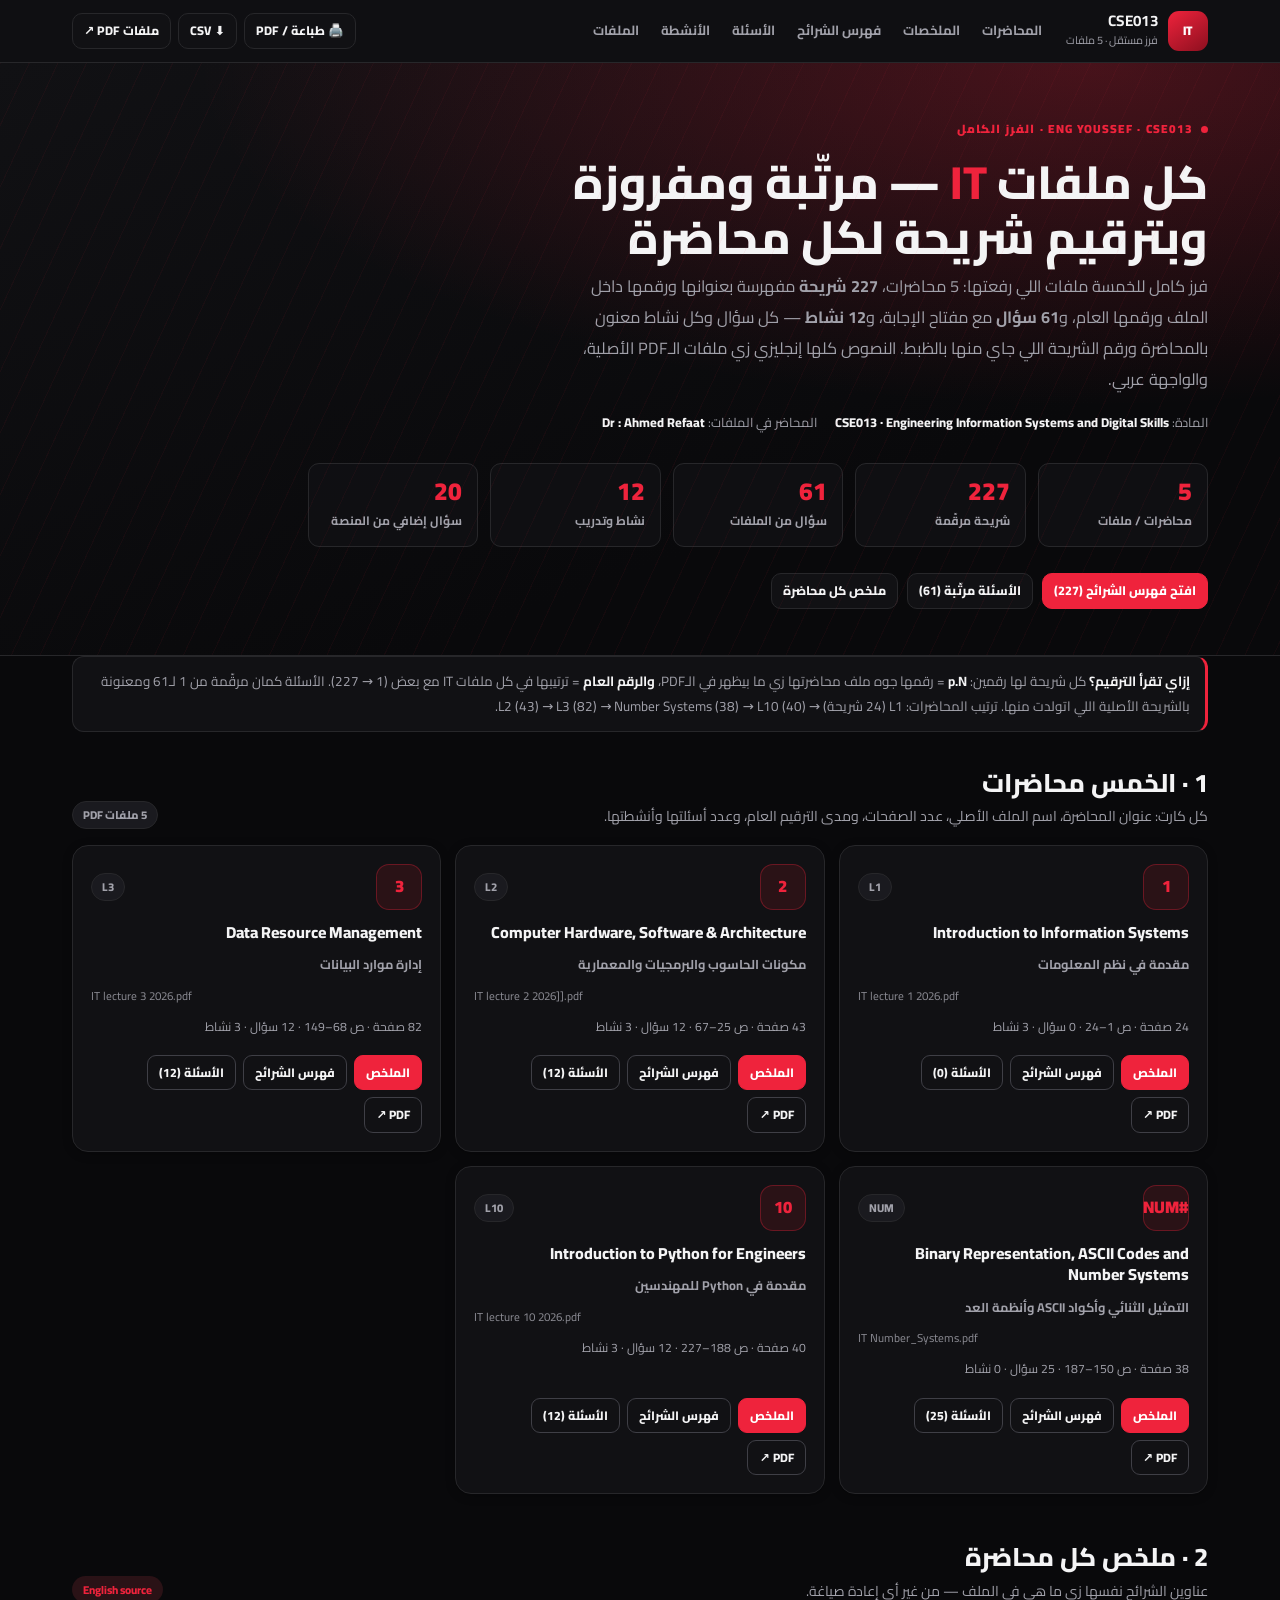
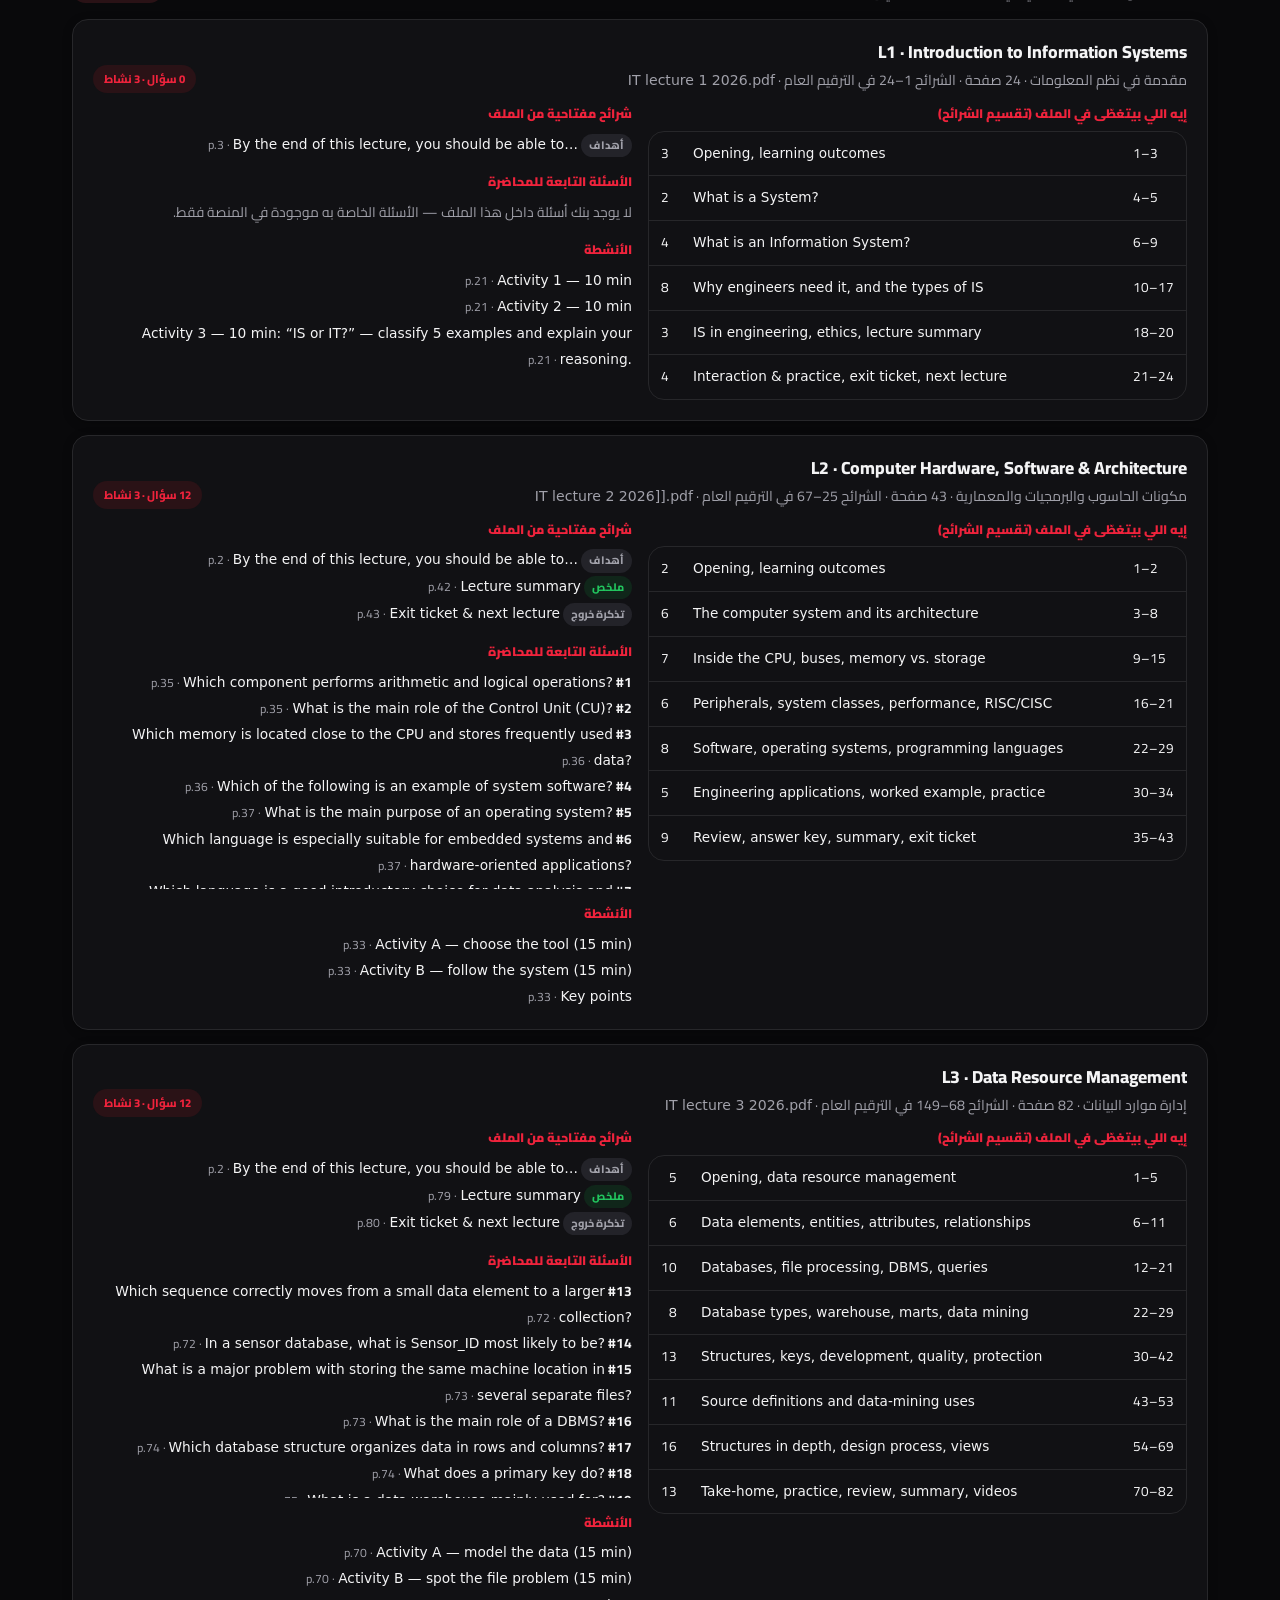
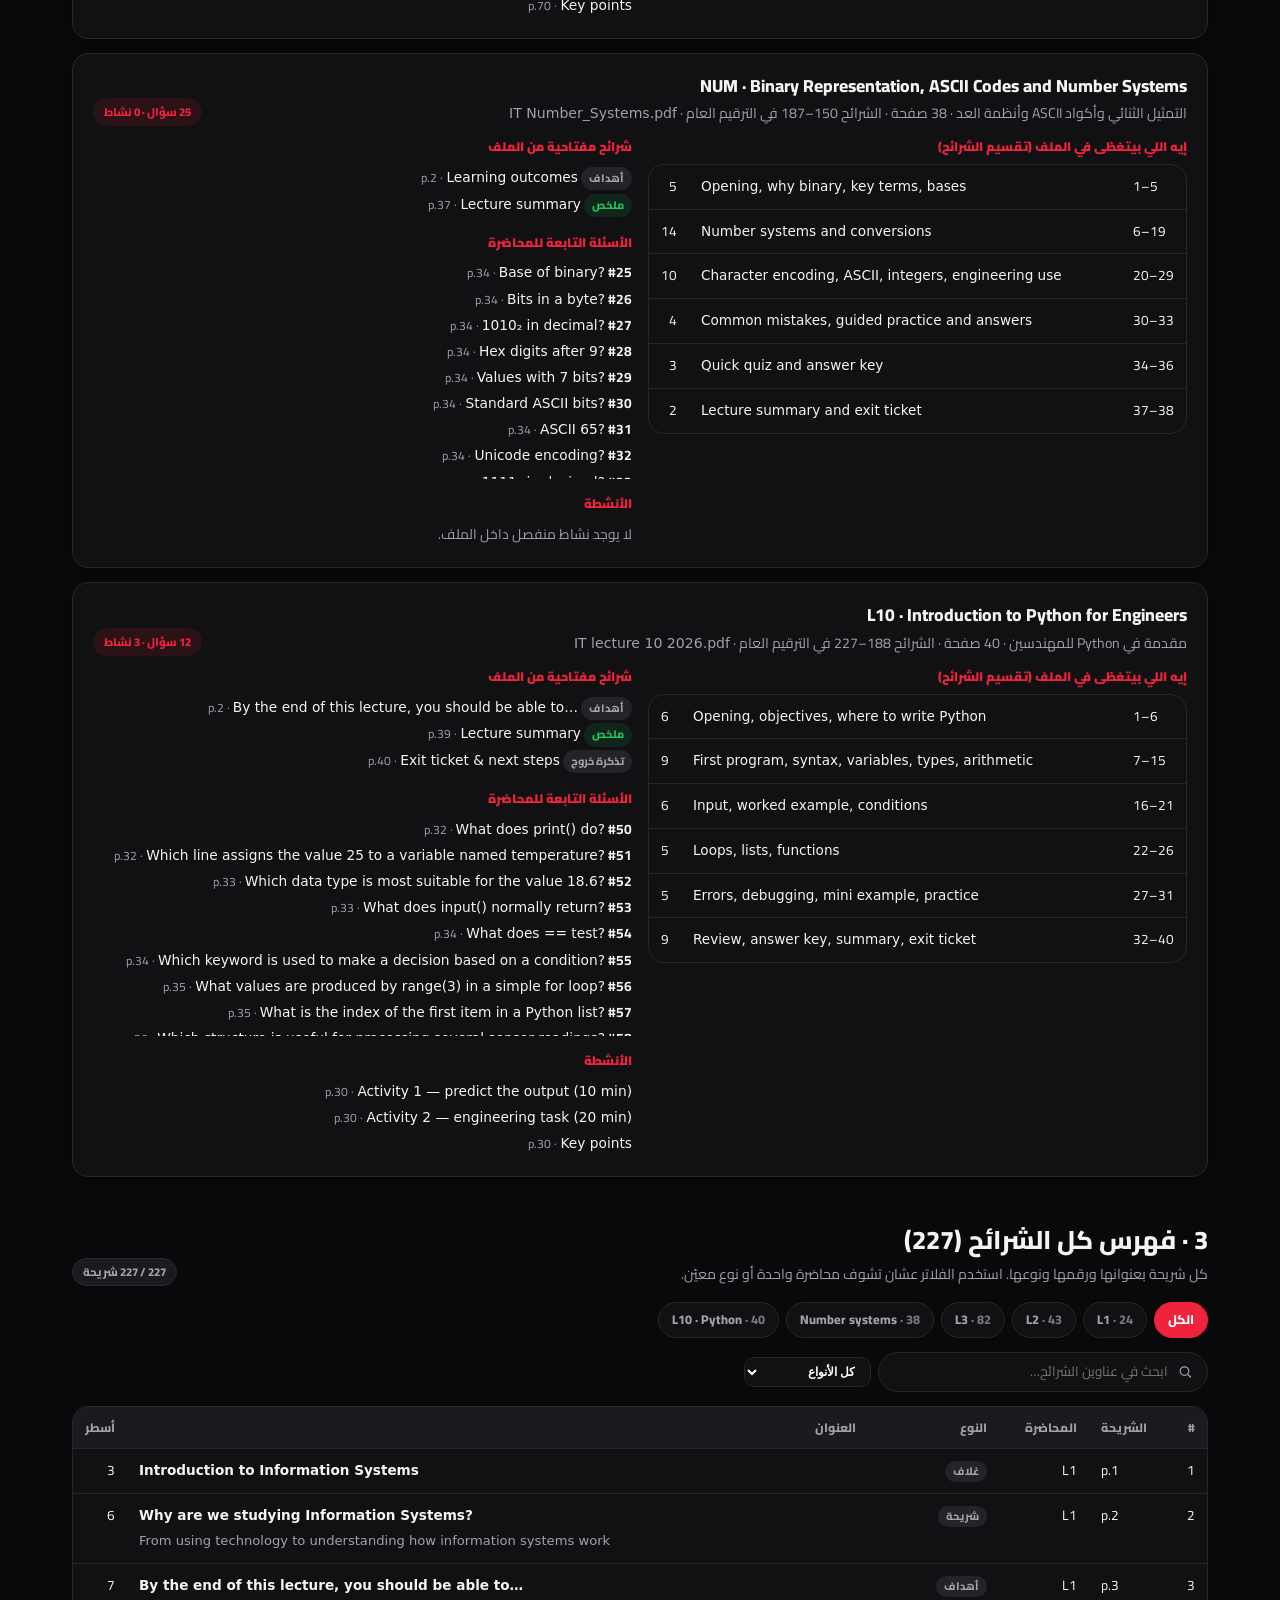
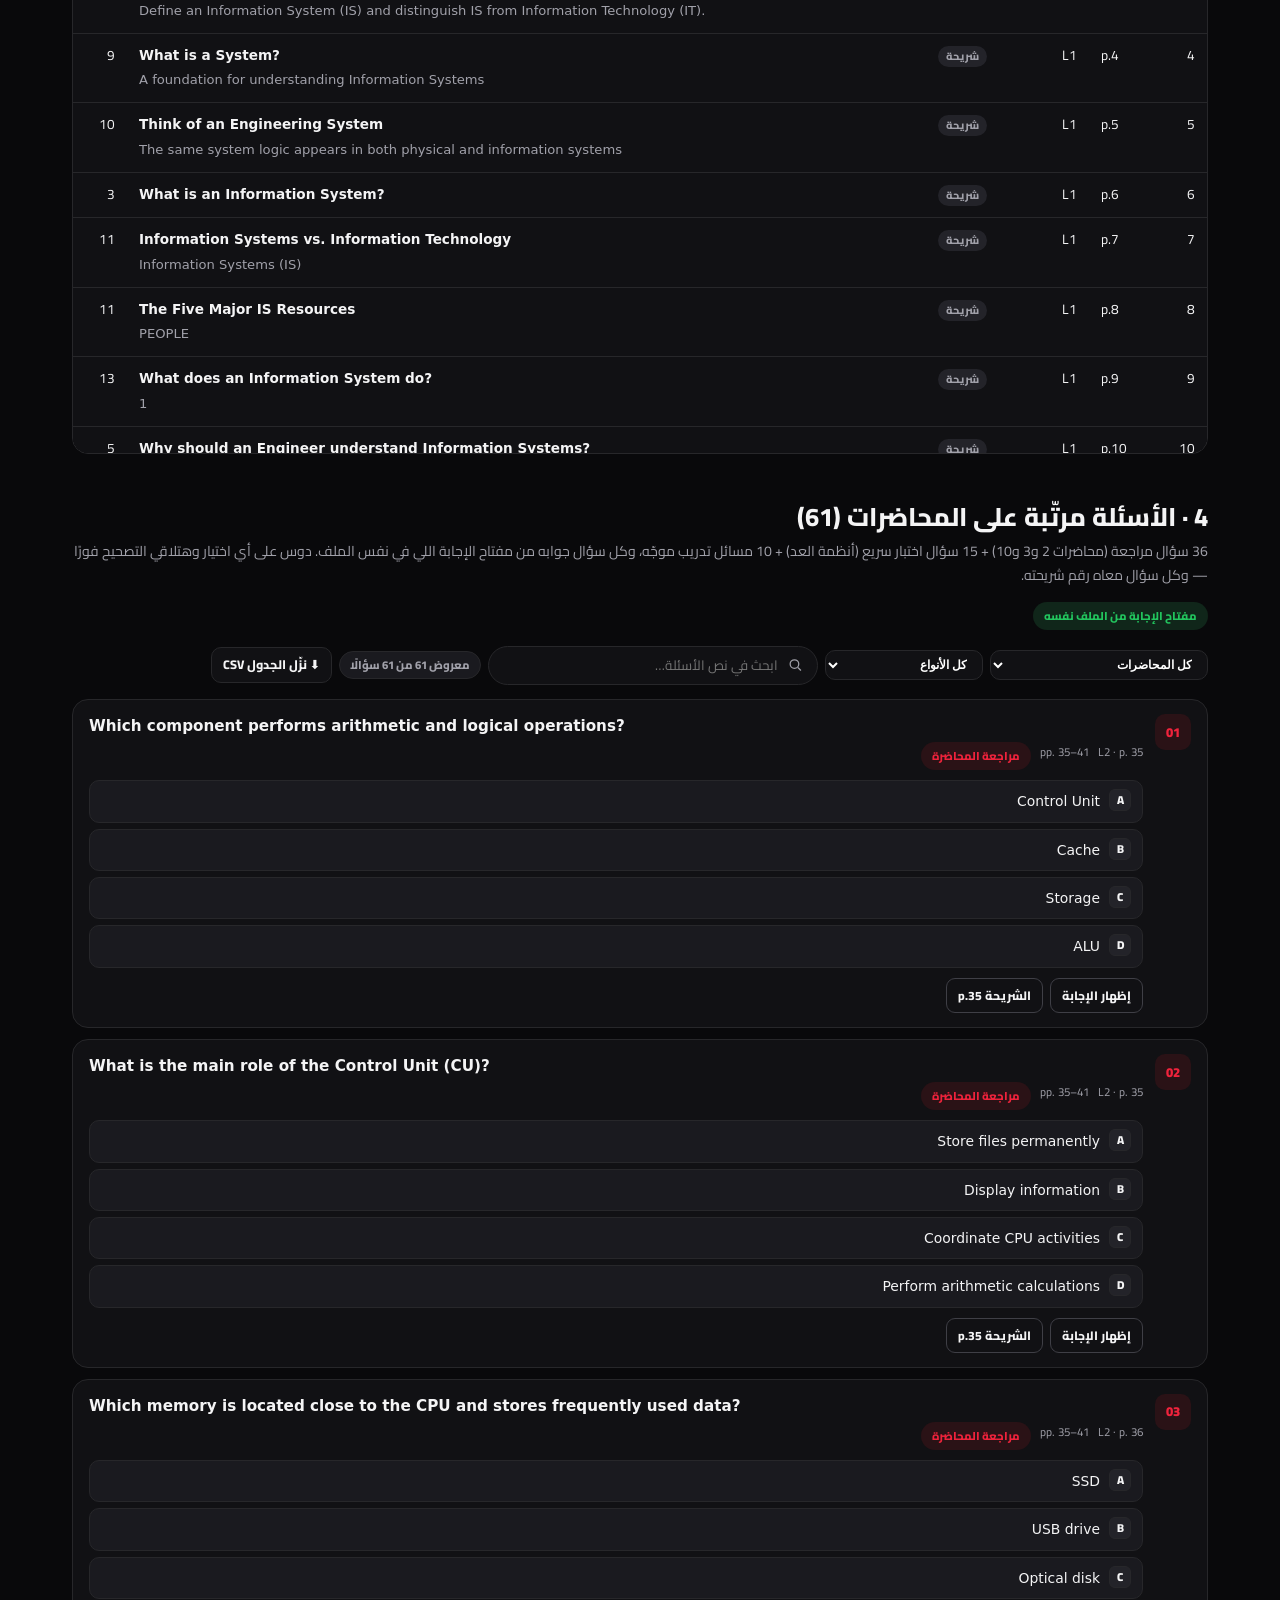
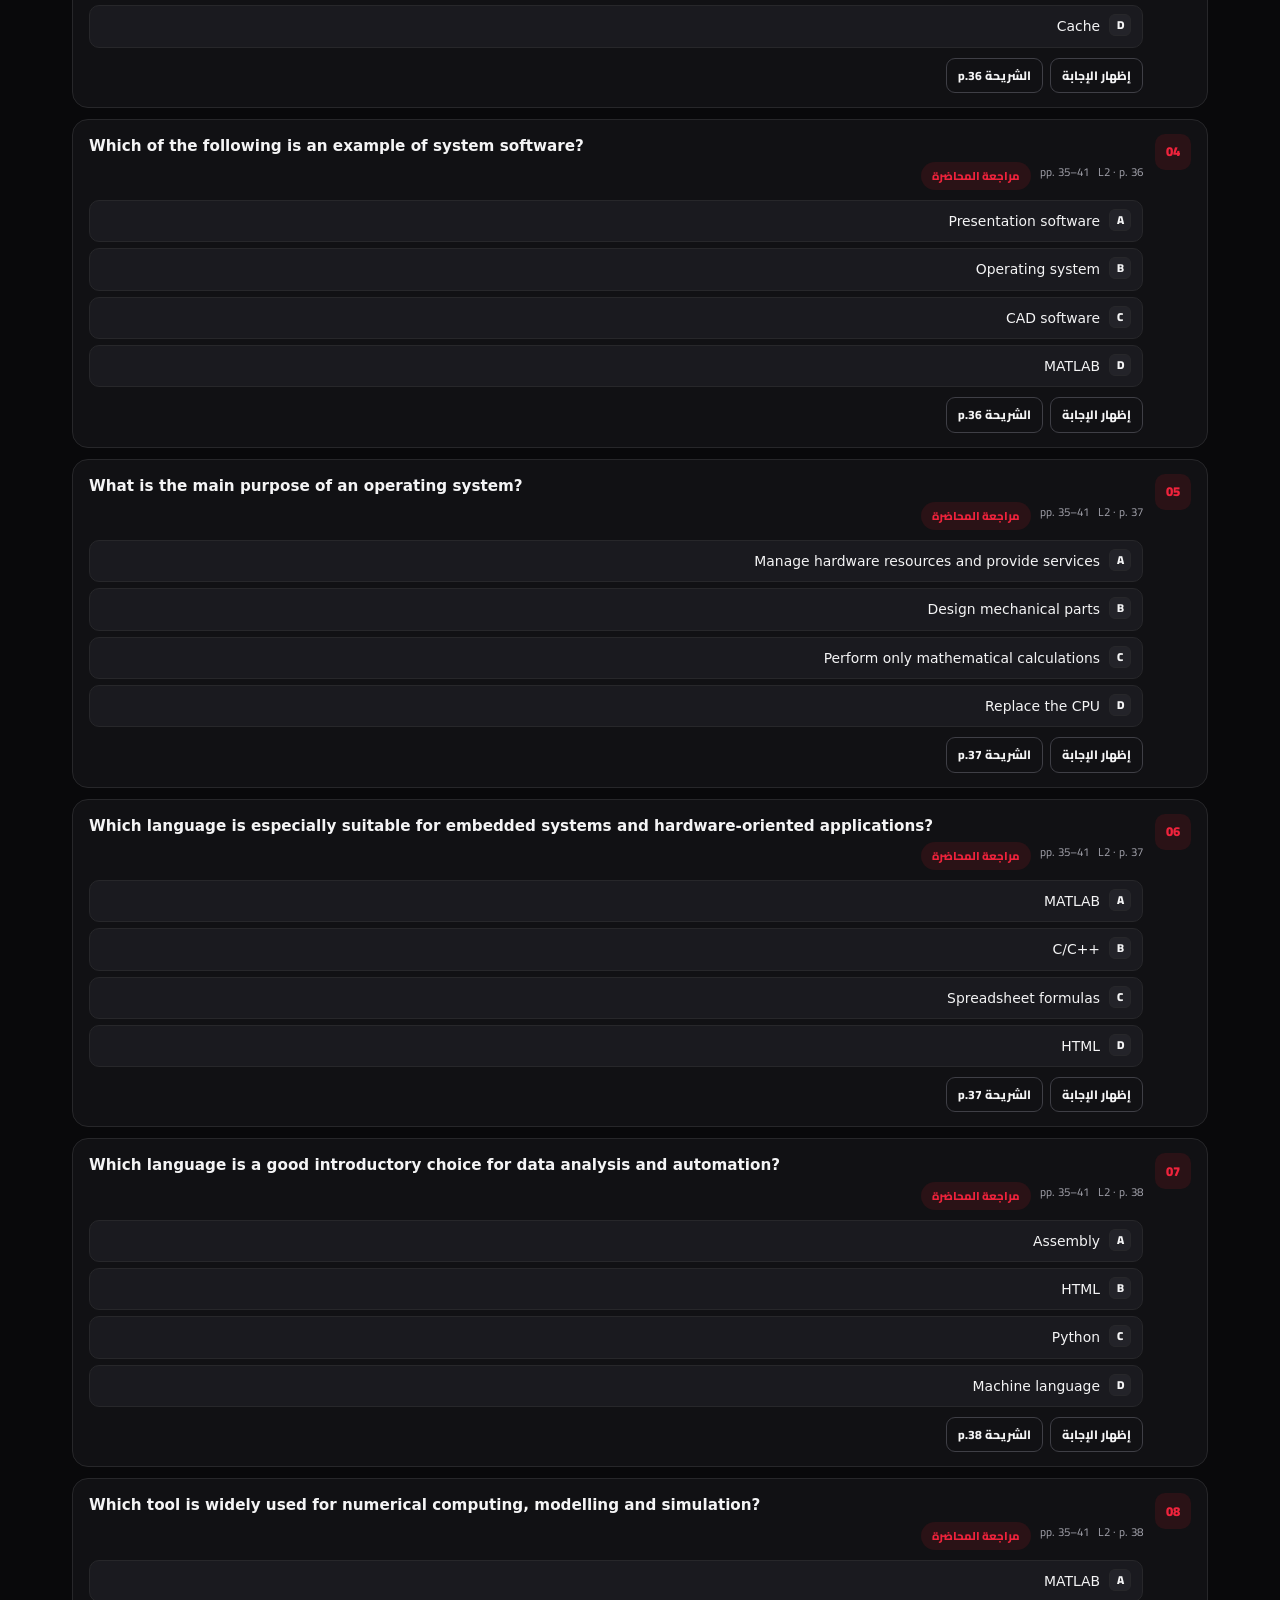
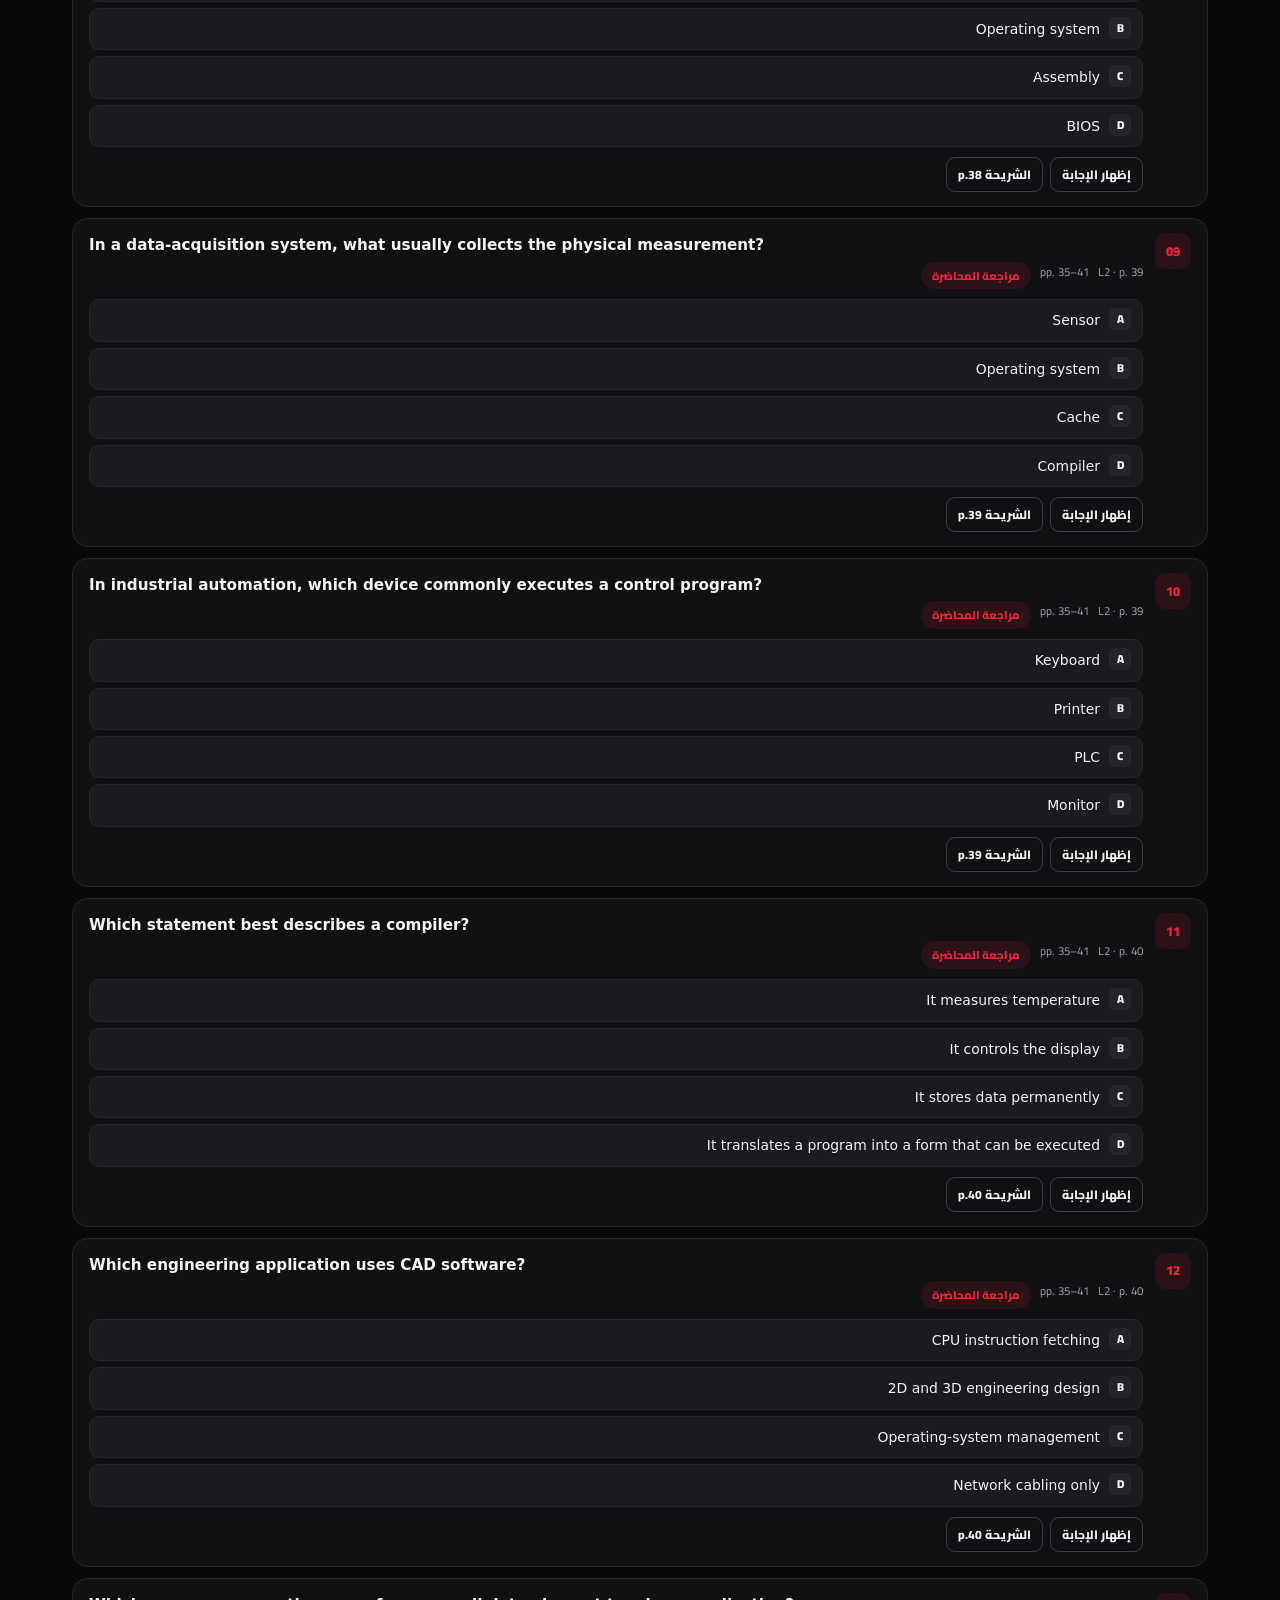
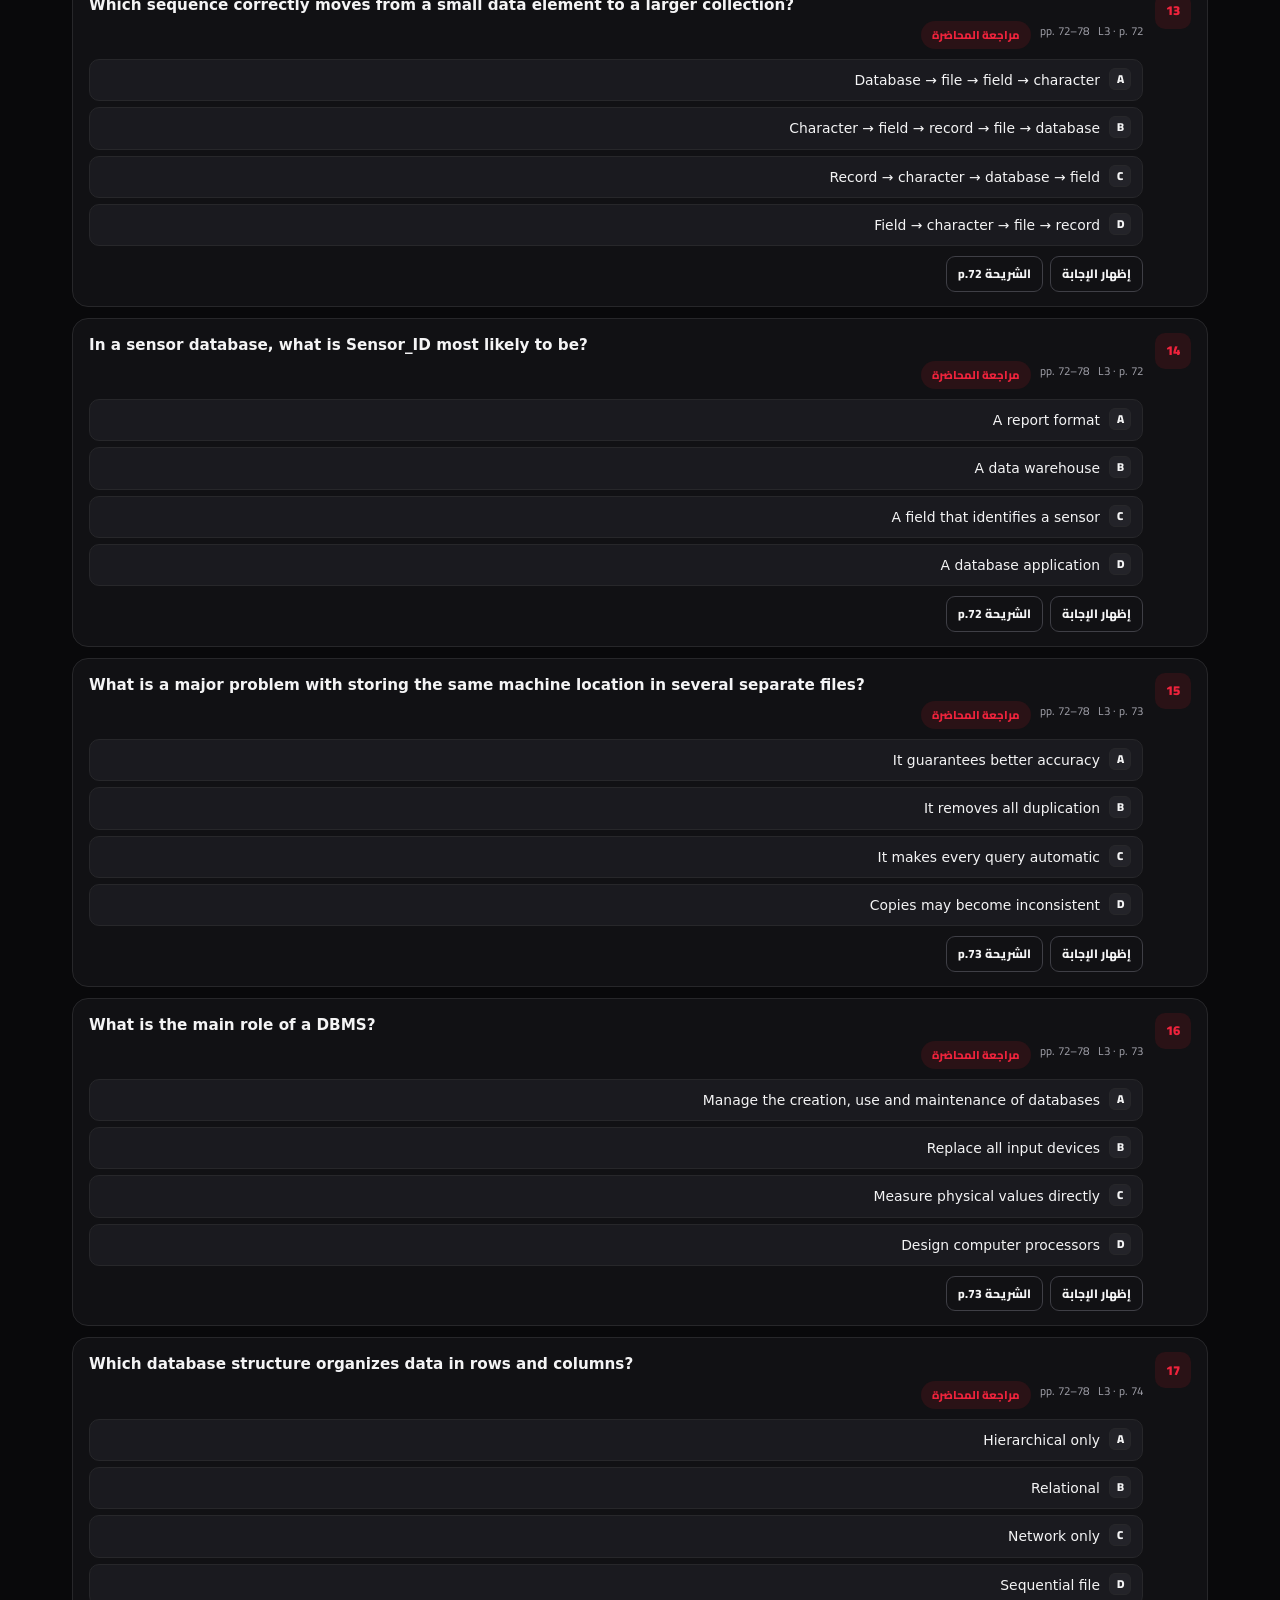
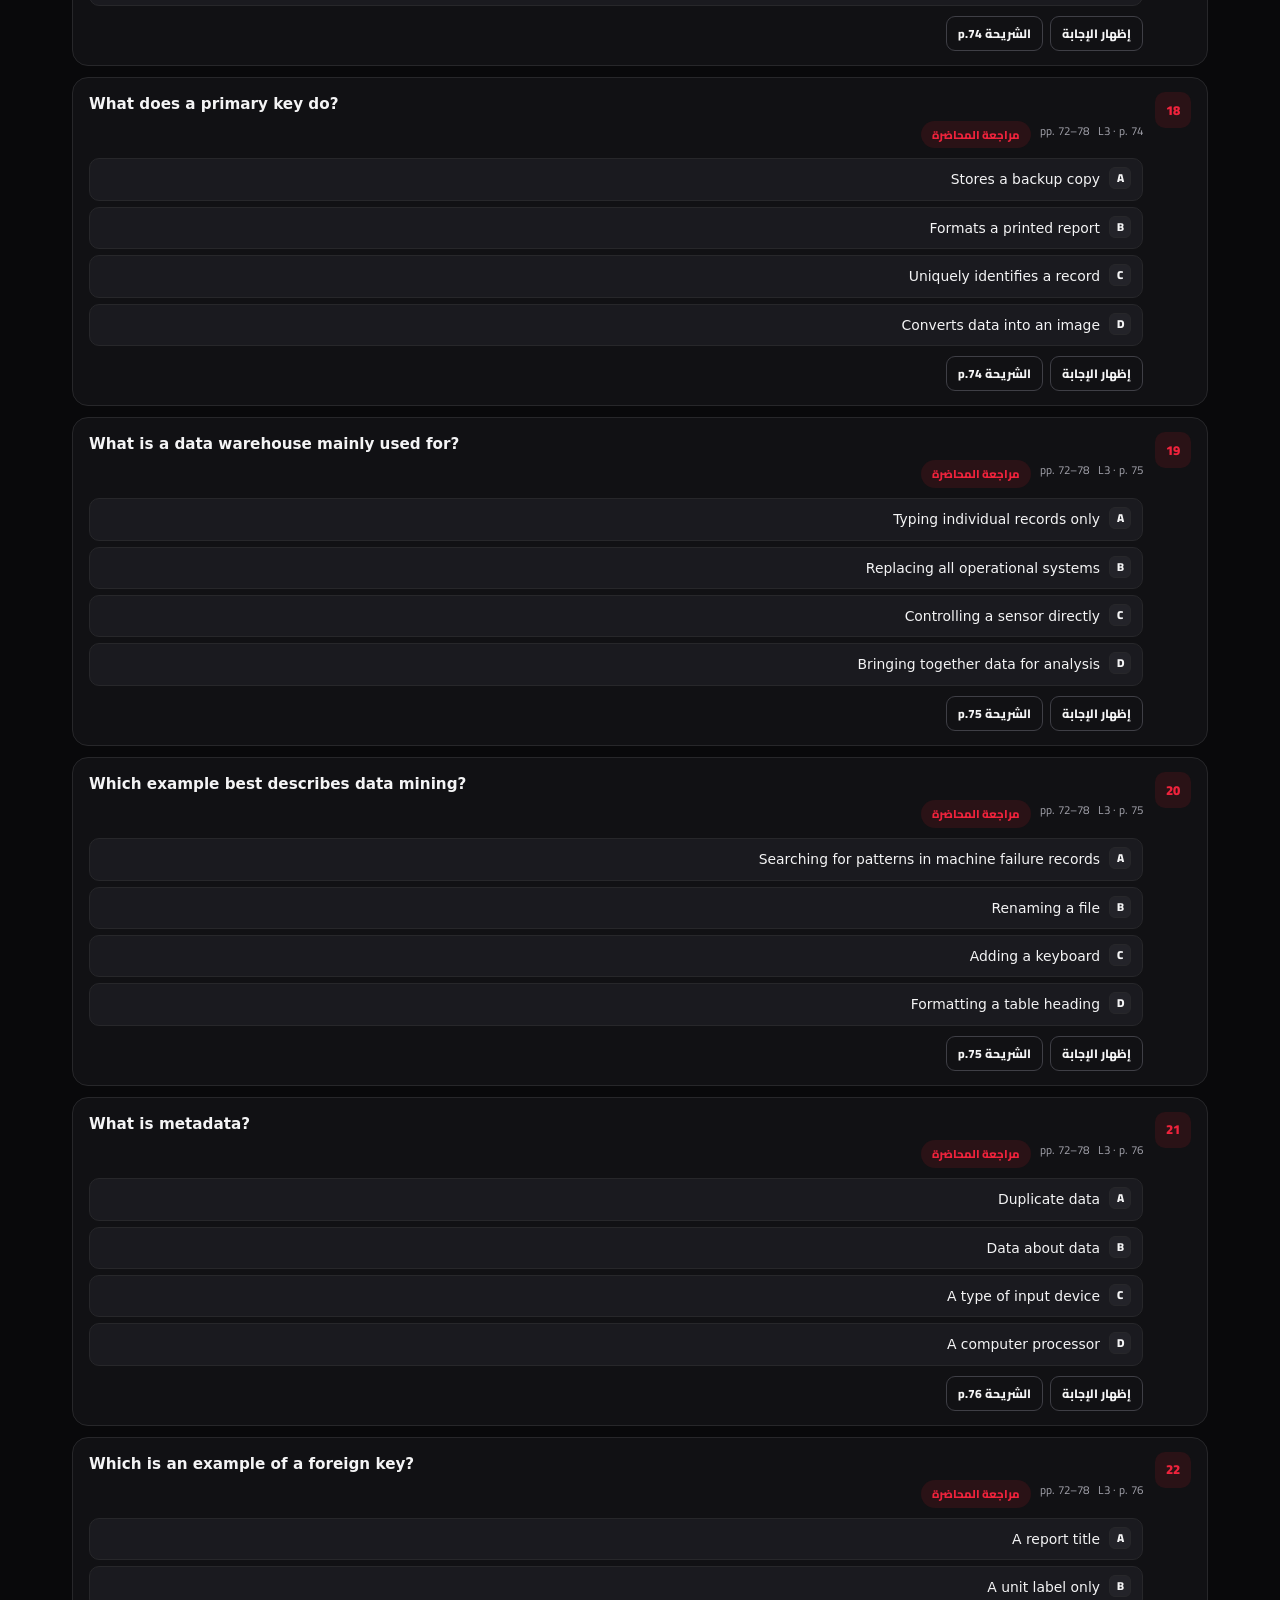
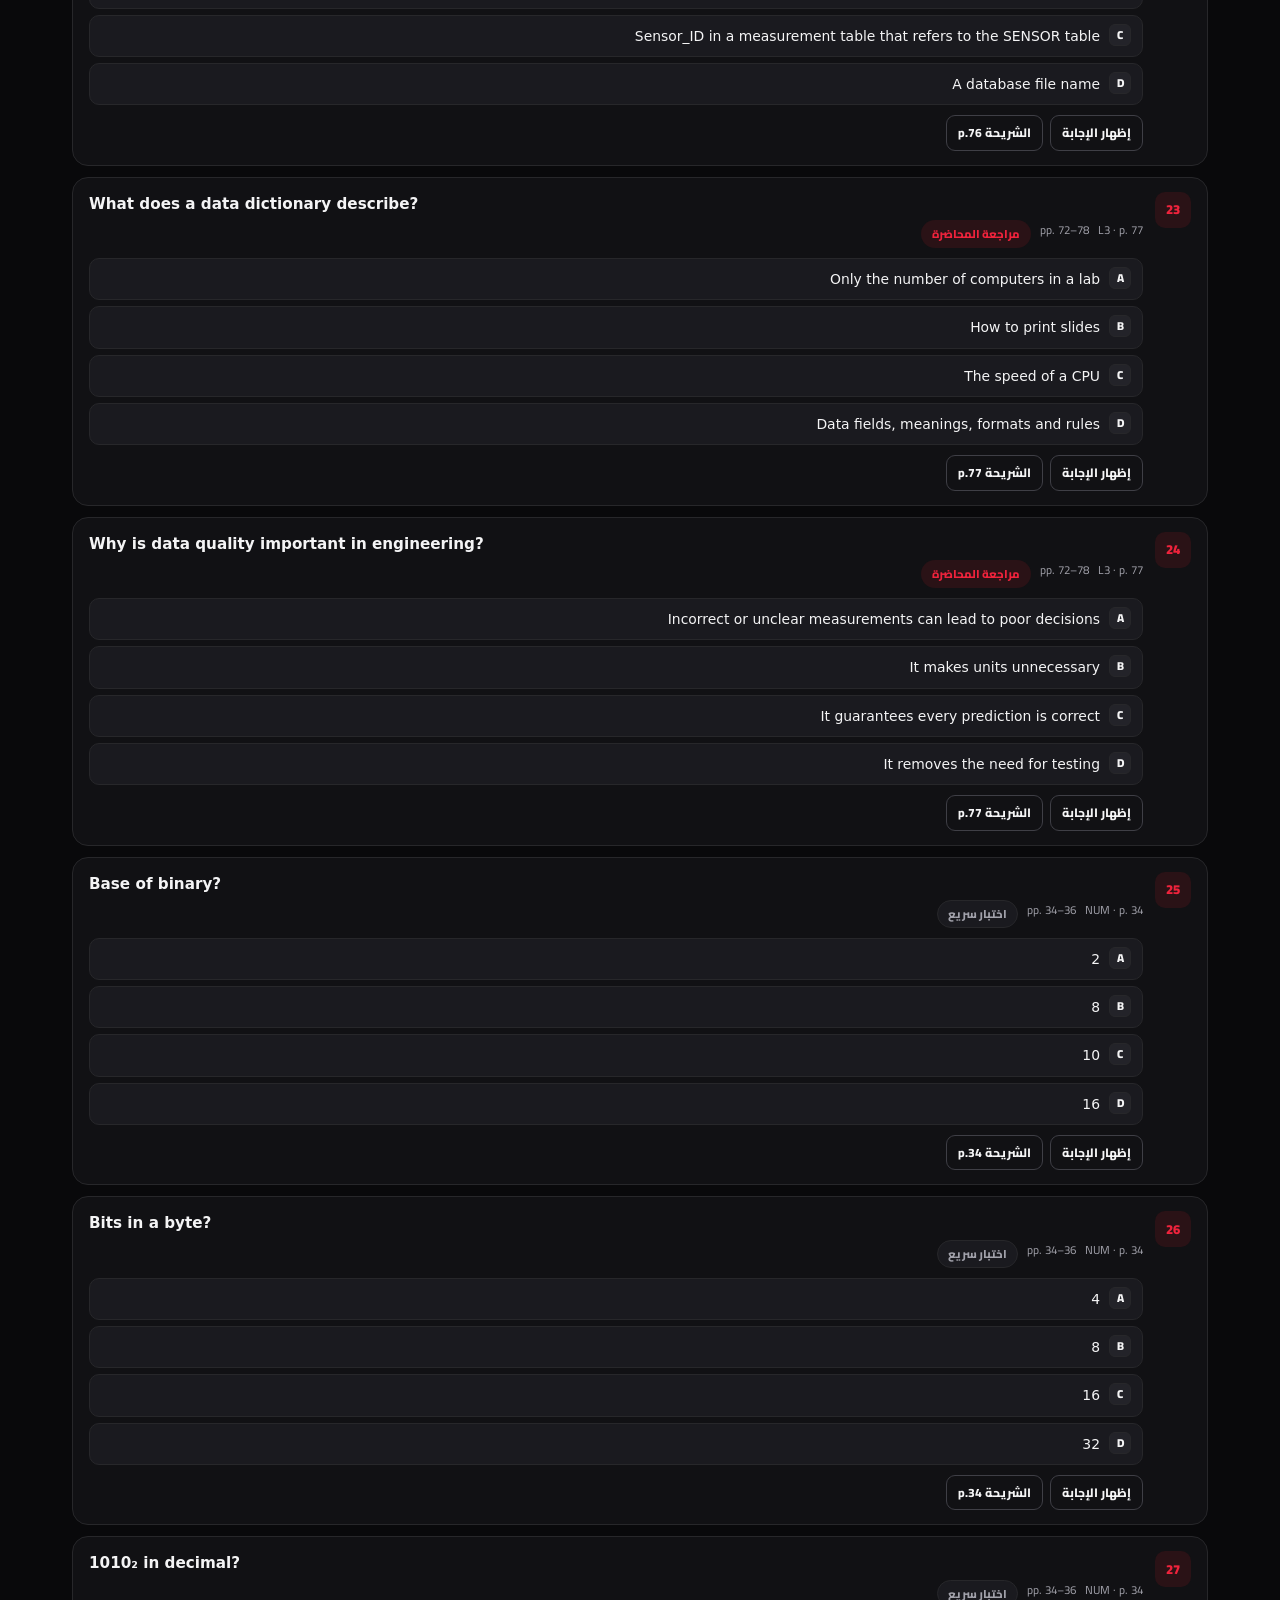
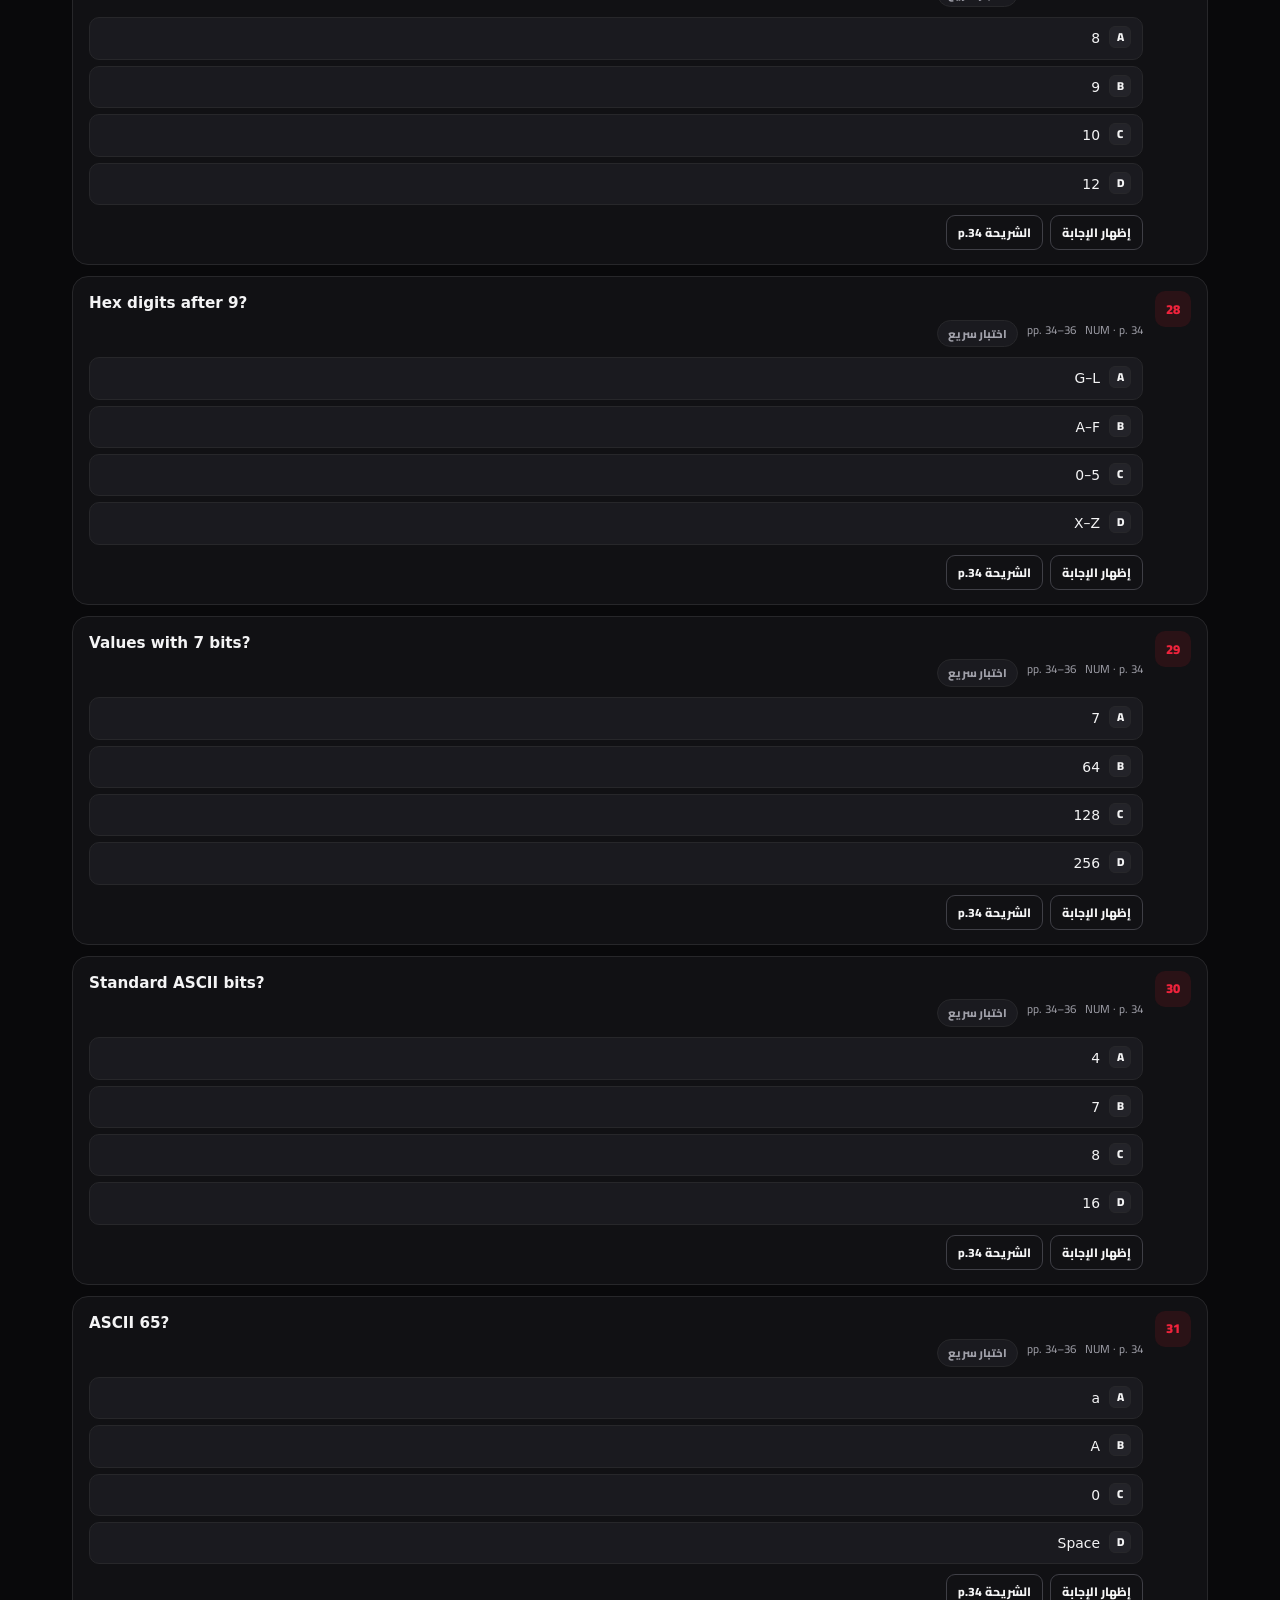
==== it-sort/index.html @ 7f14cf3f "Move the IT (CSE013) sort into a fully standalone it-sort/ folder The edition is now independent of " ====
<!doctype html>
<html lang="ar" dir="rtl" class="dark">
<head>
<meta charset="utf-8">
<meta name="viewport" content="width=device-width,initial-scale=1,viewport-fit=cover">
<meta name="theme-color" content="#09090b">
<meta name="description" content="فرز كامل لملفات IT (CSE013): 5 محاضرات، 227 شريحة مرقّمة، 49 سؤالًا مع مفتاح الإجابة، و12 نشاطًا — كل سؤال ونشاط معنون برقم المحاضرة والشريحة.">
<title>IT · CSE013 — الفرز الكامل: محاضرات، شريحة، أسئلة وأنشطة</title>

<style>
@font-face{font-family:Cairo;src:url('fonts/cairo-arabic.woff2') format('woff2');font-weight:200 900;font-display:swap;unicode-range:U+0600-06FF,U+0750-077F,U+08A0-08FF,U+FB50-FDFF,U+FE70-FEFF}
@font-face{font-family:Cairo;src:url('fonts/cairo-latin.woff2') format('woff2');font-weight:200 900;font-display:swap;unicode-range:U+0000-00FF,U+2000-206F}

:root{
  --bg:#09090b;--surface:#111114;--surface-2:#1a1a1f;--surface-3:#232329;
  --ink:#f4f4f5;--muted:#a1a1aa;--line:#27272a;--line-strong:#3f3f46;
  --brand:#ef233c;--brand-strong:#ff3b4f;--brand-tint:#2a1216;
  --ok:#22c55e;--ok-tint:#10261a;--warn:#f59e0b;--warn-tint:#2b2110;
  --shadow:0 10px 30px rgba(0,0,0,.35);--shadow-sm:0 2px 10px rgba(0,0,0,.25);
  --radius:16px;--radius-sm:11px;--max:1180px;
  color-scheme:dark;
}
html.light{
  --bg:#f6f6f7;--surface:#fff;--surface-2:#f1f1f3;--surface-3:#e7e7ea;
  --ink:#18181b;--muted:#52525b;--line:#e4e4e7;--line-strong:#d4d4d8;
  --brand:#c8102e;--brand-strong:#a00d25;--brand-tint:#fdecef;
  --ok:#15803d;--ok-tint:#ecfdf3;--warn:#b45309;--warn-tint:#fffbeb;
  --shadow:0 10px 28px rgba(24,24,27,.08);--shadow-sm:0 2px 8px rgba(24,24,27,.06);
  color-scheme:light;
}
*{box-sizing:border-box}
html{scroll-behavior:smooth}
body{margin:0;background:var(--bg);color:var(--ink);font-family:Cairo,system-ui,-apple-system,"Segoe UI",sans-serif;font-size:15px;line-height:1.75;-webkit-font-smoothing:antialiased}
a{color:inherit;text-decoration:none}
button{font:inherit;color:inherit;cursor:pointer}
h1,h2,h3,h4{line-height:1.35;font-weight:800;margin:0}
p{margin:0}
::selection{background:var(--brand);color:#fff}
:focus-visible{outline:3px solid var(--brand);outline-offset:2px}
.en{direction:ltr;text-align:start;font-family:"Segoe UI",system-ui,sans-serif}
.wrap{max-width:var(--max);margin:0 auto;padding:0 22px}
.skip{position:fixed;top:-60px;inset-inline-start:14px;z-index:99;background:var(--brand);color:#fff;padding:9px 16px;border-radius:9px}
.skip:focus{top:12px}

/* ---------- header ---------- */
header.top{position:sticky;top:0;z-index:40;background:color-mix(in srgb,var(--surface) 92%,transparent);backdrop-filter:blur(14px);border-bottom:1px solid var(--line)}
.top-in{display:flex;align-items:center;gap:14px;padding:11px 22px;max-width:var(--max);margin:0 auto;flex-wrap:wrap}
.brand{display:flex;align-items:center;gap:10px;flex:none}
.brand .mark{width:40px;height:40px;border-radius:11px;display:grid;place-items:center;font-weight:900;font-size:.78rem;color:#fff;background:linear-gradient(145deg,#ef233c,#8d0f1f);letter-spacing:.5px}
.brand b{display:block;font-size:.95rem;line-height:1.15;letter-spacing:.3px}
.brand small{display:block;font-size:.68rem;color:var(--muted);margin-top:2px}
.top-nav{display:flex;gap:2px;flex:1;flex-wrap:wrap;min-width:200px}
.top-nav a{font-size:.83rem;font-weight:700;padding:7px 10px;border-radius:9px;color:var(--muted);white-space:nowrap}
.top-nav a:hover{background:var(--surface-2);color:var(--ink)}
.tools{display:flex;gap:7px;align-items:center;flex:none}
.tool{border:1px solid var(--line);background:var(--surface);border-radius:10px;padding:6px 11px;font-size:.78rem;font-weight:800;white-space:nowrap}
.tool:hover{border-color:var(--brand);color:var(--brand)}
.tool.primary{background:var(--brand);border-color:var(--brand);color:#fff}
.tool.primary:hover{background:var(--brand-strong);color:#fff}

/* ---------- hero ---------- */
.hero{position:relative;overflow:hidden;border-bottom:1px solid var(--line);
  background:radial-gradient(120% 100% at 85% 0%,color-mix(in srgb,var(--brand) 26%,transparent) 0%,transparent 58%),linear-gradient(160deg,var(--surface) 0%,var(--bg) 70%)}
.hero::after{content:"";position:absolute;inset:0;background:repeating-linear-gradient(115deg,color-mix(in srgb,var(--brand) 7%,transparent) 0 1px,transparent 1px 26px);pointer-events:none;opacity:.7}
.hero-in{position:relative;padding:52px 22px 46px;max-width:var(--max);margin:0 auto}
.eyebrow{display:inline-flex;align-items:center;gap:8px;color:var(--brand);font-size:.74rem;font-weight:900;letter-spacing:.09em;text-transform:uppercase}
.eyebrow .dot{width:7px;height:7px;border-radius:50%;background:var(--brand)}
.hero h1{font-size:clamp(1.75rem,4.2vw,2.9rem);margin:14px 0 6px;line-height:1.18}
.hero h1 span{color:var(--brand)}
.hero .sub{font-size:1.02rem;color:var(--muted);max-width:660px;line-height:1.9}
.hero .meta-line{display:flex;gap:18px;flex-wrap:wrap;margin-top:16px;font-size:.8rem;color:var(--muted)}
.hero .meta-line b{color:var(--ink);font-weight:800}
.stats{display:grid;grid-template-columns:repeat(auto-fit,minmax(150px,1fr));gap:12px;margin-top:30px;max-width:900px}
.stat{background:color-mix(in srgb,var(--surface) 82%,transparent);border:1px solid var(--line);border-radius:var(--radius-sm);padding:13px 15px}
.stat b{display:block;font-size:1.55rem;font-weight:900;color:var(--brand);line-height:1.2;font-variant-numeric:tabular-nums}
.stat span{font-size:.76rem;color:var(--muted);font-weight:700}
.hero-cta{display:flex;gap:9px;flex-wrap:wrap;margin-top:26px}

/* ---------- generic blocks ---------- */
main{padding:38px 0 80px}
section.block{margin-bottom:46px;scroll-margin-top:86px}
.block-head{display:flex;align-items:flex-end;justify-content:space-between;gap:14px;flex-wrap:wrap;margin-bottom:16px}
.block-head h2{font-size:clamp(1.2rem,2.4vw,1.6rem)}
.block-head p{font-size:.88rem;color:var(--muted);margin-top:4px}
.badge{display:inline-flex;align-items:center;gap:6px;padding:3px 10px;border-radius:999px;background:var(--surface-2);border:1px solid var(--line);color:var(--muted);font-size:.71rem;font-weight:800;white-space:nowrap}
.badge.b{background:var(--brand-tint);border-color:transparent;color:var(--brand)}
.badge.ok{background:var(--ok-tint);border-color:transparent;color:var(--ok)}
.badge.warn{background:var(--warn-tint);border-color:transparent;color:var(--warn)}
.card{background:var(--surface);border:1px solid var(--line);border-radius:var(--radius);box-shadow:var(--shadow-sm)}
.info{border:1px solid var(--line);border-inline-start:3px solid var(--brand);border-radius:12px;background:var(--surface);padding:12px 15px;font-size:.84rem;color:var(--muted);line-height:1.85}
.info b{color:var(--ink)}

/* ---------- lecture cards ---------- */
.lec-grid{display:grid;grid-template-columns:repeat(auto-fit,minmax(300px,1fr));gap:14px}
.lec{display:flex;flex-direction:column;padding:18px;gap:10px;transition:border-color .15s,transform .15s}
.lec:hover{border-color:color-mix(in srgb,var(--brand) 45%,var(--line));transform:translateY(-2px)}
.lec-top{display:flex;align-items:center;justify-content:space-between;gap:10px}
.lec-no{width:46px;height:46px;border-radius:13px;display:grid;place-items:center;font-weight:900;font-size:1.05rem;background:var(--brand-tint);color:var(--brand);flex:none;border:1px solid color-mix(in srgb,var(--brand) 32%,transparent)}
.lec h3{font-size:1rem;margin-top:2px}
.lec .ar{font-size:.8rem;color:var(--muted);font-weight:700}
.lec .orig{font-size:.72rem;color:var(--muted);direction:ltr;text-align:start;opacity:.85}
.lec .rng{font-size:.76rem;color:var(--muted);font-variant-numeric:tabular-nums}
.lec-foot{display:flex;gap:7px;flex-wrap:wrap;margin-top:auto;padding-top:8px}
.mini{border:1px solid var(--line-strong);background:var(--surface);border-radius:9px;padding:6px 11px;font-size:.76rem;font-weight:800}
.mini:hover{border-color:var(--brand);color:var(--brand)}
.mini.p{background:var(--brand);border-color:var(--brand);color:#fff}
.mini.p:hover{background:var(--brand-strong);color:#fff}

/* ---------- tables ---------- */
.scroll{overflow-x:auto;border-radius:var(--radius);border:1px solid var(--line);background:var(--surface)}
table{width:100%;border-collapse:collapse;font-size:.85rem}
th,td{padding:10px 12px;text-align:start;border-bottom:1px solid var(--line);vertical-align:top}
th{background:var(--surface-2);font-size:.76rem;font-weight:800;color:var(--muted);white-space:nowrap;position:sticky;top:0}
tr:last-child td{border-bottom:0}
td.num,th.num{font-variant-numeric:tabular-nums;white-space:nowrap;width:1%}
td a{color:var(--brand);font-weight:800}
td a:hover{text-decoration:underline}
tbody tr:hover{background:color-mix(in srgb,var(--surface-2) 55%,transparent)}
.flag{display:inline-block;padding:1px 8px;border-radius:999px;font-size:.68rem;font-weight:800;background:var(--surface-3);color:var(--muted)}
.flag.sum{background:var(--ok-tint);color:var(--ok)}
.flag.mcq{background:var(--brand-tint);color:var(--brand)}
.flag.act{background:var(--warn-tint);color:var(--warn)}
.flag.blank{background:transparent;border:1px dashed var(--line-strong);color:var(--muted)}

/* ---------- filter bar ---------- */
.filters{display:flex;gap:7px;flex-wrap:wrap;align-items:center;margin-bottom:14px}
.chip{border:1px solid var(--line);background:var(--surface);border-radius:999px;padding:6px 13px;font-size:.79rem;font-weight:800;color:var(--muted)}
.chip:hover{border-color:var(--brand);color:var(--brand)}
.chip.on{background:var(--brand);border-color:var(--brand);color:#fff}
.chip.on:hover{color:#fff}
.searchbox{display:flex;align-items:center;gap:8px;border:1px solid var(--line);background:var(--surface);border-radius:999px;padding:6px 14px;flex:1;min-width:190px;max-width:330px}
.searchbox input{border:0;background:transparent;color:var(--ink);font:inherit;font-size:.84rem;width:100%;outline:none}
.searchbox svg{width:16px;height:16px;stroke:var(--muted);fill:none;stroke-width:2}

/* ---------- questions ---------- */
.q{border:1px solid var(--line);border-radius:var(--radius);background:var(--surface);margin-bottom:11px;overflow:hidden}
.q-head{display:flex;gap:12px;padding:14px 16px;align-items:flex-start}
.q-num{flex:none;width:36px;height:36px;border-radius:10px;display:grid;place-items:center;font-weight:900;font-size:.82rem;background:var(--surface-2);border:1px solid var(--line);font-variant-numeric:tabular-nums}
.q.guided .q-num{background:var(--warn-tint);border-color:transparent;color:var(--warn)}
.q.mcq .q-num,.q.quiz .q-num{background:var(--brand-tint);border-color:transparent;color:var(--brand)}
.q-body{flex:1;min-width:0}
.q-stem{font-weight:800;font-size:.95rem;line-height:1.6}
.q-sub{font-size:.72rem;color:var(--muted);margin-top:4px;display:flex;gap:9px;flex-wrap:wrap;font-variant-numeric:tabular-nums}
.opts{display:grid;gap:6px;margin-top:10px}
.opt{display:flex;gap:9px;align-items:flex-start;border:1px solid var(--line);background:var(--surface-2);border-radius:10px;padding:8px 11px;font-size:.87rem;text-align:start;width:100%;transition:border-color .12s,background .12s}
.opt:hover{border-color:color-mix(in srgb,var(--brand) 50%,var(--line))}
.opt .lt{flex:none;width:22px;height:22px;border-radius:6px;display:grid;place-items:center;font-size:.72rem;font-weight:900;background:var(--surface-3);border:1px solid var(--line)}
.opt.correct{border-color:var(--ok);background:var(--ok-tint)}
.opt.correct .lt{background:var(--ok);color:#04240f}
.opt.wrong{border-color:var(--brand);background:var(--brand-tint)}
.opt.wrong .lt{background:var(--brand);color:#fff}
.answer{margin-top:9px;padding:9px 12px;border-radius:10px;background:var(--ok-tint);border:1px solid color-mix(in srgb,var(--ok) 32%,transparent);font-size:.86rem;display:none}
.answer.show{display:block}
.answer b{color:var(--ok)}
.answer .en{font-weight:700}
.q-reveal{margin-inline-start:auto;flex:none}
.q-actions{display:flex;gap:7px;flex-wrap:wrap;margin-top:10px}

/* ---------- activities ---------- */
.act-grid{display:grid;grid-template-columns:repeat(auto-fit,minmax(310px,1fr));gap:13px}
.act{padding:16px 17px}
.act h3{font-size:.95rem;margin-bottom:8px;display:flex;gap:8px;align-items:baseline;flex-wrap:wrap}
.act h3 .p{font-size:.7rem;font-weight:800;color:var(--brand);white-space:nowrap}
.act ul{margin:0;padding-inline-start:19px;color:var(--muted);font-size:.87rem;line-height:1.85}
.act li{margin-bottom:3px}
.act code{direction:ltr;display:inline-block;background:var(--surface-2);border:1px solid var(--line);border-radius:6px;padding:1px 7px;font-size:.84em;font-family:ui-monospace,monospace}
.act .src{margin-top:9px;font-size:.7rem;color:var(--muted);opacity:.9}

/* ---------- footer ---------- */
footer{border-top:1px solid var(--line);background:var(--surface);padding:26px 0}
footer .wrap{display:flex;gap:14px;justify-content:space-between;flex-wrap:wrap;font-size:.78rem;color:var(--muted)}

@media(max-width:720px){
  .top-nav{order:3;width:100%;overflow-x:auto;flex-wrap:nowrap;padding-bottom:2px}
  .hero-in{padding:34px 18px 34px}
  .wrap{padding:0 16px}
  th,td{padding:8px 9px;font-size:.8rem}
  .q-head{padding:12px}
}
@media print{
  header.top,.filters,.q-reveal,.hero-cta,footer .wrap a{display:none!important}
  body{background:#fff;color:#000}
  .q,.card,.scroll{box-shadow:none;border-color:#ccc}
  .answer{display:block!important;background:#f4f4f4;color:#000}
  .q{break-inside:avoid}
}

</style>
</head>
<body>
<a class="skip" href="#main">انتقل إلى المحتوى</a>

<header class="top">
  <div class="top-in">
    <a class="brand" href="#top">
      <span class="mark">IT</span>
      <span><b>CSE013</b><small>فرز مستقل · 5 ملفات</small></span>
    </a>
    <nav class="top-nav" aria-label="أقسام الصفحة">
      <a href="#lectures">المحاضرات</a>
      <a href="#summary">الملخصات</a>
      <a href="#index">فهرس الشرائح</a>
      <a href="#questions">الأسئلة</a>
      <a href="#activities">الأنشطة</a>
      <a href="#sources">الملفات</a>
    </nav>
    <div class="tools">
      <button class="tool" id="printBtn" type="button">🖨️ طباعة / PDF</button>
      <button class="tool" id="expQ" type="button">⬇️ CSV</button>
      <a class="tool" href="files/IT-lecture-1-2026.pdf" target="_blank" rel="noopener">ملفات PDF ↗</a>
    </div>
  </div>
</header>

<div class="hero" id="top">
  <div class="hero-in">
    <span class="eyebrow"><span class="dot"></span>ENG YOUSSEF · CSE013 · الفرز الكامل</span>
    <h1>كل ملفات <span>IT</span> — مرتّبة ومفروزة <br>وبترقيم شريحة لكل محاضرة</h1>
    <p class="sub">فرز كامل للخمسة ملفات اللي رفعتها: 5 محاضرات، <b>227 شريحة</b> مفهرسة بعنوانها ورقمها داخل الملف ورقمها العام، و<b>61 سؤال</b> مع مفتاح الإجابة، و<b>12 نشاط</b> — كل سؤال وكل نشاط معنون بالمحاضرة ورقم الشريحة اللي جاي منها بالظبط. النصوص كلها إنجليزي زي ملفات الـPDF الأصلية، والواجهة عربي.</p>
    <div class="meta-line">
      <span>المادة: <b>CSE013 · Engineering Information Systems and Digital Skills</b></span>
      <span>المحاضر في الملفات: <b>Dr : Ahmed Refaat</b></span>
    </div>
    <div class="stats">
      <div class="stat"><b>5</b><span>محاضرات / ملفات</span></div>
      <div class="stat"><b>227</b><span>شريحة مرقّمة</span></div>
      <div class="stat"><b id="totQ">61</b><span>سؤال من الملفات</span></div>
      <div class="stat"><b>12</b><span>نشاط وتدريب</span></div>
      <div class="stat"><b>20</b><span>سؤال إضافي من المنصة</span></div>
    </div>
    <div class="hero-cta">
      <a class="tool primary" href="#index">افتح فهرس الشرائح (227)</a>
      <a class="tool" href="#questions">الأسئلة مرتّبة (61)</a>
      <a class="tool" href="#summary">ملخص كل محاضرة</a>
    </div>
  </div>
</div>

<main class="wrap" id="main">

  <div class="info" style="margin-bottom:34px">
    <b>إزاي تقرأ الترقيم؟</b> كل شريحة لها رقمين: <b dir="ltr">p.N</b> = رقمها جوه ملف محاضرتها زي ما بيظهر في الـPDF،
    <b>والرقم العام</b> = ترتيبها في كل ملفات IT مع بعض (1 → 227). الأسئلة كمان مرقّمة من 1 لـ61
    ومعنونة بالشريحة الأصلية اللي اتولدت منها. ترتيب المحاضرات: L1 (24 شريحة) → L2 (43) → L3 (82) → Number Systems (38) → L10 (40).
  </div>

  <section class="block" id="lectures">
    <div class="block-head">
      <div><h2>1 · الخمس محاضرات</h2><p>كل كارت: عنوان المحاضرة، اسم الملف الأصلي، عدد الصفحات، ومدى الترقيم العام، وعدد أسئلتها وأنشطتها.</p></div>
      <span class="badge">5 ملفات PDF</span>
    </div>
    <div class="lec-grid" id="lecGrid"></div>
  </section>

  <section class="block" id="summary">
    <div class="block-head">
      <div><h2>2 · ملخص كل محاضرة</h2><p>عناوين الشرائح نفسها زي ما هي في الملف — من غير أي إعادة صياغة.</p></div>
      <span class="badge b">English source</span>
    </div>
    <div id="summaryBlocks">
    <article class="card" id="summary-l1" style="padding:20px;margin-bottom:14px">
      <div class="block-head" style="margin-bottom:10px">
        <div>
          <h3>L1 · Introduction to Information Systems</h3>
          <p>مقدمة في نظم المعلومات · 24 صفحة · الشرائح 1–24 في الترقيم العام · <span class="en" dir="ltr">IT lecture 1 2026.pdf</span></p>
        </div>
        <span class="badge b">0 سؤال · 3 نشاط</span>
      </div>
      <div style="display:grid;grid-template-columns:repeat(auto-fit,minmax(280px,1fr));gap:16px">
        <div>
          <div style="font-size:.78rem;font-weight:900;color:var(--brand);margin-bottom:6px">إيه اللي بيتغطّى في الملف (تقسيم الشرائح)</div>
          <div class="scroll" style="max-height:none"><table><tbody><tr><td class="num" dir="ltr">1–3</td><td class="en" dir="ltr">Opening, learning outcomes</td><td class="num">3</td></tr><tr><td class="num" dir="ltr">4–5</td><td class="en" dir="ltr">What is a System?</td><td class="num">2</td></tr><tr><td class="num" dir="ltr">6–9</td><td class="en" dir="ltr">What is an Information System?</td><td class="num">4</td></tr><tr><td class="num" dir="ltr">10–17</td><td class="en" dir="ltr">Why engineers need it, and the types of IS</td><td class="num">8</td></tr><tr><td class="num" dir="ltr">18–20</td><td class="en" dir="ltr">IS in engineering, ethics, lecture summary</td><td class="num">3</td></tr><tr><td class="num" dir="ltr">21–24</td><td class="en" dir="ltr">Interaction &amp; practice, exit ticket, next lecture</td><td class="num">4</td></tr></tbody></table></div>
        </div>
        <div>
          <div style="font-size:.78rem;font-weight:900;color:var(--brand);margin-bottom:6px">شرائح مفتاحية من الملف</div>
          <ul style="margin:0;padding-inline-start:0;list-style:none;font-size:.86rem;line-height:1.95"><li><span class="flag ">أهداف</span> <span class="en" dir="ltr">By the end of this lecture, you should be able to…</span><span style="color:var(--muted);font-size:.76rem"> · p.3</span></li></ul>
          <div style="font-size:.78rem;font-weight:900;color:var(--brand);margin:14px 0 6px">الأسئلة التابعة للمحاضرة</div>
          <ul style="margin:0;padding-inline-start:0;list-style:none;font-size:.86rem;line-height:1.9;max-height:220px;overflow:auto"><li style="color:var(--muted)">لا يوجد بنك أسئلة داخل هذا الملف — الأسئلة الخاصة به موجودة في المنصة فقط.</li></ul>
          <div style="font-size:.78rem;font-weight:900;color:var(--brand);margin:14px 0 6px">الأنشطة</div>
          <ul style="margin:0;padding-inline-start:0;list-style:none;font-size:.86rem;line-height:1.9"><li><span class="en" dir="ltr">Activity 1 — 10 min</span> <span style="color:var(--muted);font-size:.76rem">· p.21</span></li><li><span class="en" dir="ltr">Activity 2 — 10 min</span> <span style="color:var(--muted);font-size:.76rem">· p.21</span></li><li><span class="en" dir="ltr">Activity 3 — 10 min: “IS or IT?” — classify 5 examples and explain your reasoning.</span> <span style="color:var(--muted);font-size:.76rem">· p.21</span></li></ul>
        </div>
      </div>
    </article>
    <article class="card" id="summary-l2" style="padding:20px;margin-bottom:14px">
      <div class="block-head" style="margin-bottom:10px">
        <div>
          <h3>L2 · Computer Hardware, Software &amp; Architecture</h3>
          <p>مكونات الحاسوب والبرمجيات والمعمارية · 43 صفحة · الشرائح 25–67 في الترقيم العام · <span class="en" dir="ltr">IT lecture 2 2026]].pdf</span></p>
        </div>
        <span class="badge b">12 سؤال · 3 نشاط</span>
      </div>
      <div style="display:grid;grid-template-columns:repeat(auto-fit,minmax(280px,1fr));gap:16px">
        <div>
          <div style="font-size:.78rem;font-weight:900;color:var(--brand);margin-bottom:6px">إيه اللي بيتغطّى في الملف (تقسيم الشرائح)</div>
          <div class="scroll" style="max-height:none"><table><tbody><tr><td class="num" dir="ltr">1–2</td><td class="en" dir="ltr">Opening, learning outcomes</td><td class="num">2</td></tr><tr><td class="num" dir="ltr">3–8</td><td class="en" dir="ltr">The computer system and its architecture</td><td class="num">6</td></tr><tr><td class="num" dir="ltr">9–15</td><td class="en" dir="ltr">Inside the CPU, buses, memory vs. storage</td><td class="num">7</td></tr><tr><td class="num" dir="ltr">16–21</td><td class="en" dir="ltr">Peripherals, system classes, performance, RISC/CISC</td><td class="num">6</td></tr><tr><td class="num" dir="ltr">22–29</td><td class="en" dir="ltr">Software, operating systems, programming languages</td><td class="num">8</td></tr><tr><td class="num" dir="ltr">30–34</td><td class="en" dir="ltr">Engineering applications, worked example, practice</td><td class="num">5</td></tr><tr><td class="num" dir="ltr">35–43</td><td class="en" dir="ltr">Review, answer key, summary, exit ticket</td><td class="num">9</td></tr></tbody></table></div>
        </div>
        <div>
          <div style="font-size:.78rem;font-weight:900;color:var(--brand);margin-bottom:6px">شرائح مفتاحية من الملف</div>
          <ul style="margin:0;padding-inline-start:0;list-style:none;font-size:.86rem;line-height:1.95"><li><span class="flag ">أهداف</span> <span class="en" dir="ltr">By the end of this lecture, you should be able to…</span><span style="color:var(--muted);font-size:.76rem"> · p.2</span></li><li><span class="flag sum">ملخص</span> <span class="en" dir="ltr">Lecture summary</span><span style="color:var(--muted);font-size:.76rem"> · p.42</span></li><li><span class="flag ">تذكرة خروج</span> <span class="en" dir="ltr">Exit ticket &amp; next lecture</span><span style="color:var(--muted);font-size:.76rem"> · p.43</span></li></ul>
          <div style="font-size:.78rem;font-weight:900;color:var(--brand);margin:14px 0 6px">الأسئلة التابعة للمحاضرة</div>
          <ul style="margin:0;padding-inline-start:0;list-style:none;font-size:.86rem;line-height:1.9;max-height:220px;overflow:auto"><li><b>#1</b> <span class="en" dir="ltr">Which component performs arithmetic and logical operations?</span> <span style="color:var(--muted);font-size:.76rem">· p.35</span></li><li><b>#2</b> <span class="en" dir="ltr">What is the main role of the Control Unit (CU)?</span> <span style="color:var(--muted);font-size:.76rem">· p.35</span></li><li><b>#3</b> <span class="en" dir="ltr">Which memory is located close to the CPU and stores frequently used data?</span> <span style="color:var(--muted);font-size:.76rem">· p.36</span></li><li><b>#4</b> <span class="en" dir="ltr">Which of the following is an example of system software?</span> <span style="color:var(--muted);font-size:.76rem">· p.36</span></li><li><b>#5</b> <span class="en" dir="ltr">What is the main purpose of an operating system?</span> <span style="color:var(--muted);font-size:.76rem">· p.37</span></li><li><b>#6</b> <span class="en" dir="ltr">Which language is especially suitable for embedded systems and hardware-oriented applications?</span> <span style="color:var(--muted);font-size:.76rem">· p.37</span></li><li><b>#7</b> <span class="en" dir="ltr">Which language is a good introductory choice for data analysis and automation?</span> <span style="color:var(--muted);font-size:.76rem">· p.38</span></li><li><b>#8</b> <span class="en" dir="ltr">Which tool is widely used for numerical computing, modelling and simulation?</span> <span style="color:var(--muted);font-size:.76rem">· p.38</span></li><li><b>#9</b> <span class="en" dir="ltr">In a data-acquisition system, what usually collects the physical measurement?</span> <span style="color:var(--muted);font-size:.76rem">· p.39</span></li><li><b>#10</b> <span class="en" dir="ltr">In industrial automation, which device commonly executes a control program?</span> <span style="color:var(--muted);font-size:.76rem">· p.39</span></li><li><b>#11</b> <span class="en" dir="ltr">Which statement best describes a compiler?</span> <span style="color:var(--muted);font-size:.76rem">· p.40</span></li><li><b>#12</b> <span class="en" dir="ltr">Which engineering application uses CAD software?</span> <span style="color:var(--muted);font-size:.76rem">· p.40</span></li></ul>
          <div style="font-size:.78rem;font-weight:900;color:var(--brand);margin:14px 0 6px">الأنشطة</div>
          <ul style="margin:0;padding-inline-start:0;list-style:none;font-size:.86rem;line-height:1.9"><li><span class="en" dir="ltr">Activity A — choose the tool (15 min)</span> <span style="color:var(--muted);font-size:.76rem">· p.33</span></li><li><span class="en" dir="ltr">Activity B — follow the system (15 min)</span> <span style="color:var(--muted);font-size:.76rem">· p.33</span></li><li><span class="en" dir="ltr">Key points</span> <span style="color:var(--muted);font-size:.76rem">· p.33</span></li></ul>
        </div>
      </div>
    </article>
    <article class="card" id="summary-l3" style="padding:20px;margin-bottom:14px">
      <div class="block-head" style="margin-bottom:10px">
        <div>
          <h3>L3 · Data Resource Management</h3>
          <p>إدارة موارد البيانات · 82 صفحة · الشرائح 68–149 في الترقيم العام · <span class="en" dir="ltr">IT lecture 3 2026.pdf</span></p>
        </div>
        <span class="badge b">12 سؤال · 3 نشاط</span>
      </div>
      <div style="display:grid;grid-template-columns:repeat(auto-fit,minmax(280px,1fr));gap:16px">
        <div>
          <div style="font-size:.78rem;font-weight:900;color:var(--brand);margin-bottom:6px">إيه اللي بيتغطّى في الملف (تقسيم الشرائح)</div>
          <div class="scroll" style="max-height:none"><table><tbody><tr><td class="num" dir="ltr">1–5</td><td class="en" dir="ltr">Opening, data resource management</td><td class="num">5</td></tr><tr><td class="num" dir="ltr">6–11</td><td class="en" dir="ltr">Data elements, entities, attributes, relationships</td><td class="num">6</td></tr><tr><td class="num" dir="ltr">12–21</td><td class="en" dir="ltr">Databases, file processing, DBMS, queries</td><td class="num">10</td></tr><tr><td class="num" dir="ltr">22–29</td><td class="en" dir="ltr">Database types, warehouse, marts, data mining</td><td class="num">8</td></tr><tr><td class="num" dir="ltr">30–42</td><td class="en" dir="ltr">Structures, keys, development, quality, protection</td><td class="num">13</td></tr><tr><td class="num" dir="ltr">43–53</td><td class="en" dir="ltr">Source definitions and data-mining uses</td><td class="num">11</td></tr><tr><td class="num" dir="ltr">54–69</td><td class="en" dir="ltr">Structures in depth, design process, views</td><td class="num">16</td></tr><tr><td class="num" dir="ltr">70–82</td><td class="en" dir="ltr">Take-home, practice, review, summary, videos</td><td class="num">13</td></tr></tbody></table></div>
        </div>
        <div>
          <div style="font-size:.78rem;font-weight:900;color:var(--brand);margin-bottom:6px">شرائح مفتاحية من الملف</div>
          <ul style="margin:0;padding-inline-start:0;list-style:none;font-size:.86rem;line-height:1.95"><li><span class="flag ">أهداف</span> <span class="en" dir="ltr">By the end of this lecture, you should be able to…</span><span style="color:var(--muted);font-size:.76rem"> · p.2</span></li><li><span class="flag sum">ملخص</span> <span class="en" dir="ltr">Lecture summary</span><span style="color:var(--muted);font-size:.76rem"> · p.79</span></li><li><span class="flag ">تذكرة خروج</span> <span class="en" dir="ltr">Exit ticket &amp; next lecture</span><span style="color:var(--muted);font-size:.76rem"> · p.80</span></li></ul>
          <div style="font-size:.78rem;font-weight:900;color:var(--brand);margin:14px 0 6px">الأسئلة التابعة للمحاضرة</div>
          <ul style="margin:0;padding-inline-start:0;list-style:none;font-size:.86rem;line-height:1.9;max-height:220px;overflow:auto"><li><b>#13</b> <span class="en" dir="ltr">Which sequence correctly moves from a small data element to a larger collection?</span> <span style="color:var(--muted);font-size:.76rem">· p.72</span></li><li><b>#14</b> <span class="en" dir="ltr">In a sensor database, what is Sensor_ID most likely to be?</span> <span style="color:var(--muted);font-size:.76rem">· p.72</span></li><li><b>#15</b> <span class="en" dir="ltr">What is a major problem with storing the same machine location in several separate files?</span> <span style="color:var(--muted);font-size:.76rem">· p.73</span></li><li><b>#16</b> <span class="en" dir="ltr">What is the main role of a DBMS?</span> <span style="color:var(--muted);font-size:.76rem">· p.73</span></li><li><b>#17</b> <span class="en" dir="ltr">Which database structure organizes data in rows and columns?</span> <span style="color:var(--muted);font-size:.76rem">· p.74</span></li><li><b>#18</b> <span class="en" dir="ltr">What does a primary key do?</span> <span style="color:var(--muted);font-size:.76rem">· p.74</span></li><li><b>#19</b> <span class="en" dir="ltr">What is a data warehouse mainly used for?</span> <span style="color:var(--muted);font-size:.76rem">· p.75</span></li><li><b>#20</b> <span class="en" dir="ltr">Which example best describes data mining?</span> <span style="color:var(--muted);font-size:.76rem">· p.75</span></li><li><b>#21</b> <span class="en" dir="ltr">What is metadata?</span> <span style="color:var(--muted);font-size:.76rem">· p.76</span></li><li><b>#22</b> <span class="en" dir="ltr">Which is an example of a foreign key?</span> <span style="color:var(--muted);font-size:.76rem">· p.76</span></li><li><b>#23</b> <span class="en" dir="ltr">What does a data dictionary describe?</span> <span style="color:var(--muted);font-size:.76rem">· p.77</span></li><li><b>#24</b> <span class="en" dir="ltr">Why is data quality important in engineering?</span> <span style="color:var(--muted);font-size:.76rem">· p.77</span></li></ul>
          <div style="font-size:.78rem;font-weight:900;color:var(--brand);margin:14px 0 6px">الأنشطة</div>
          <ul style="margin:0;padding-inline-start:0;list-style:none;font-size:.86rem;line-height:1.9"><li><span class="en" dir="ltr">Activity A — model the data (15 min)</span> <span style="color:var(--muted);font-size:.76rem">· p.70</span></li><li><span class="en" dir="ltr">Activity B — spot the file problem (15 min)</span> <span style="color:var(--muted);font-size:.76rem">· p.70</span></li><li><span class="en" dir="ltr">Key points</span> <span style="color:var(--muted);font-size:.76rem">· p.70</span></li></ul>
        </div>
      </div>
    </article>
    <article class="card" id="summary-num" style="padding:20px;margin-bottom:14px">
      <div class="block-head" style="margin-bottom:10px">
        <div>
          <h3>NUM · Binary Representation, ASCII Codes and Number Systems</h3>
          <p>التمثيل الثنائي وأكواد ASCII وأنظمة العد · 38 صفحة · الشرائح 150–187 في الترقيم العام · <span class="en" dir="ltr">IT Number_Systems.pdf</span></p>
        </div>
        <span class="badge b">25 سؤال · 0 نشاط</span>
      </div>
      <div style="display:grid;grid-template-columns:repeat(auto-fit,minmax(280px,1fr));gap:16px">
        <div>
          <div style="font-size:.78rem;font-weight:900;color:var(--brand);margin-bottom:6px">إيه اللي بيتغطّى في الملف (تقسيم الشرائح)</div>
          <div class="scroll" style="max-height:none"><table><tbody><tr><td class="num" dir="ltr">1–5</td><td class="en" dir="ltr">Opening, why binary, key terms, bases</td><td class="num">5</td></tr><tr><td class="num" dir="ltr">6–19</td><td class="en" dir="ltr">Number systems and conversions</td><td class="num">14</td></tr><tr><td class="num" dir="ltr">20–29</td><td class="en" dir="ltr">Character encoding, ASCII, integers, engineering use</td><td class="num">10</td></tr><tr><td class="num" dir="ltr">30–33</td><td class="en" dir="ltr">Common mistakes, guided practice and answers</td><td class="num">4</td></tr><tr><td class="num" dir="ltr">34–36</td><td class="en" dir="ltr">Quick quiz and answer key</td><td class="num">3</td></tr><tr><td class="num" dir="ltr">37–38</td><td class="en" dir="ltr">Lecture summary and exit ticket</td><td class="num">2</td></tr></tbody></table></div>
        </div>
        <div>
          <div style="font-size:.78rem;font-weight:900;color:var(--brand);margin-bottom:6px">شرائح مفتاحية من الملف</div>
          <ul style="margin:0;padding-inline-start:0;list-style:none;font-size:.86rem;line-height:1.95"><li><span class="flag ">أهداف</span> <span class="en" dir="ltr">Learning outcomes</span><span style="color:var(--muted);font-size:.76rem"> · p.2</span></li><li><span class="flag sum">ملخص</span> <span class="en" dir="ltr">Lecture summary</span><span style="color:var(--muted);font-size:.76rem"> · p.37</span></li></ul>
          <div style="font-size:.78rem;font-weight:900;color:var(--brand);margin:14px 0 6px">الأسئلة التابعة للمحاضرة</div>
          <ul style="margin:0;padding-inline-start:0;list-style:none;font-size:.86rem;line-height:1.9;max-height:220px;overflow:auto"><li><b>#25</b> <span class="en" dir="ltr">Base of binary?</span> <span style="color:var(--muted);font-size:.76rem">· p.34</span></li><li><b>#26</b> <span class="en" dir="ltr">Bits in a byte?</span> <span style="color:var(--muted);font-size:.76rem">· p.34</span></li><li><b>#27</b> <span class="en" dir="ltr">1010₂ in decimal?</span> <span style="color:var(--muted);font-size:.76rem">· p.34</span></li><li><b>#28</b> <span class="en" dir="ltr">Hex digits after 9?</span> <span style="color:var(--muted);font-size:.76rem">· p.34</span></li><li><b>#29</b> <span class="en" dir="ltr">Values with 7 bits?</span> <span style="color:var(--muted);font-size:.76rem">· p.34</span></li><li><b>#30</b> <span class="en" dir="ltr">Standard ASCII bits?</span> <span style="color:var(--muted);font-size:.76rem">· p.34</span></li><li><b>#31</b> <span class="en" dir="ltr">ASCII 65?</span> <span style="color:var(--muted);font-size:.76rem">· p.34</span></li><li><b>#32</b> <span class="en" dir="ltr">Unicode encoding?</span> <span style="color:var(--muted);font-size:.76rem">· p.34</span></li><li><b>#33</b> <span class="en" dir="ltr">1111₂ in decimal?</span> <span style="color:var(--muted);font-size:.76rem">· p.34</span></li><li><b>#34</b> <span class="en" dir="ltr">Binary groups for hex?</span> <span style="color:var(--muted);font-size:.76rem">· p.34</span></li><li><b>#35</b> <span class="en" dir="ltr">Correct statement?</span> <span style="color:var(--muted);font-size:.76rem">· p.34</span></li><li><b>#36</b> <span class="en" dir="ltr">25₁₀ in binary?</span> <span style="color:var(--muted);font-size:.76rem">· p.34</span></li><li><b>#37</b> <span class="en" dir="ltr">Unsigned values in 8 bits?</span> <span style="color:var(--muted);font-size:.76rem">· p.34</span></li><li><b>#38</b> <span class="en" dir="ltr">Digits 0–7?</span> <span style="color:var(--muted);font-size:.76rem">· p.34</span></li><li><b>#39</b> <span class="en" dir="ltr">Character encoding?</span> <span style="color:var(--muted);font-size:.76rem">· p.34</span></li><li><b>#40</b> <span class="en" dir="ltr">Convert 101101₂ to decimal.</span> <span style="color:var(--muted);font-size:.76rem">· p.31</span></li><li><b>#41</b> <span class="en" dir="ltr">Convert 37₁₀ to binary.</span> <span style="color:var(--muted);font-size:.76rem">· p.31</span></li><li><b>#42</b> <span class="en" dir="ltr">Convert 7B₁₆ to decimal.</span> <span style="color:var(--muted);font-size:.76rem">· p.31</span></li><li><b>#43</b> <span class="en" dir="ltr">Convert 110111₂ to octal.</span> <span style="color:var(--muted);font-size:.76rem">· p.31</span></li><li><b>#44</b> <span class="en" dir="ltr">Convert 10101111₂ to hexadecimal.</span> <span style="color:var(--muted);font-size:.76rem">· p.31</span></li><li><b>#45</b> <span class="en" dir="ltr">Give decimal ASCII codes for A and a.</span> <span style="color:var(--muted);font-size:.76rem">· p.31</span></li><li><b>#46</b> <span class="en" dir="ltr">Write ASCII A as 8-bit binary.</span> <span style="color:var(--muted);font-size:.76rem">· p.31</span></li><li><b>#47</b> <span class="en" dir="ltr">Explain one difference between ASCII and Unicode.</span> <span style="color:var(--muted);font-size:.76rem">· p.31</span></li><li><b>#48</b> <span class="en" dir="ltr">How many unsigned values can 8 bits represent?</span> <span style="color:var(--muted);font-size:.76rem">· p.31</span></li><li><b>#49</b> <span class="en" dir="ltr">Give one engineering use of binary.</span> <span style="color:var(--muted);font-size:.76rem">· p.31</span></li></ul>
          <div style="font-size:.78rem;font-weight:900;color:var(--brand);margin:14px 0 6px">الأنشطة</div>
          <ul style="margin:0;padding-inline-start:0;list-style:none;font-size:.86rem;line-height:1.9"><li style="color:var(--muted)">لا يوجد نشاط منفصل داخل الملف.</li></ul>
        </div>
      </div>
    </article>
    <article class="card" id="summary-l10" style="padding:20px;margin-bottom:14px">
      <div class="block-head" style="margin-bottom:10px">
        <div>
          <h3>L10 · Introduction to Python for Engineers</h3>
          <p>مقدمة في Python للمهندسين · 40 صفحة · الشرائح 188–227 في الترقيم العام · <span class="en" dir="ltr">IT lecture 10 2026.pdf</span></p>
        </div>
        <span class="badge b">12 سؤال · 3 نشاط</span>
      </div>
      <div style="display:grid;grid-template-columns:repeat(auto-fit,minmax(280px,1fr));gap:16px">
        <div>
          <div style="font-size:.78rem;font-weight:900;color:var(--brand);margin-bottom:6px">إيه اللي بيتغطّى في الملف (تقسيم الشرائح)</div>
          <div class="scroll" style="max-height:none"><table><tbody><tr><td class="num" dir="ltr">1–6</td><td class="en" dir="ltr">Opening, objectives, where to write Python</td><td class="num">6</td></tr><tr><td class="num" dir="ltr">7–15</td><td class="en" dir="ltr">First program, syntax, variables, types, arithmetic</td><td class="num">9</td></tr><tr><td class="num" dir="ltr">16–21</td><td class="en" dir="ltr">Input, worked example, conditions</td><td class="num">6</td></tr><tr><td class="num" dir="ltr">22–26</td><td class="en" dir="ltr">Loops, lists, functions</td><td class="num">5</td></tr><tr><td class="num" dir="ltr">27–31</td><td class="en" dir="ltr">Errors, debugging, mini example, practice</td><td class="num">5</td></tr><tr><td class="num" dir="ltr">32–40</td><td class="en" dir="ltr">Review, answer key, summary, exit ticket</td><td class="num">9</td></tr></tbody></table></div>
        </div>
        <div>
          <div style="font-size:.78rem;font-weight:900;color:var(--brand);margin-bottom:6px">شرائح مفتاحية من الملف</div>
          <ul style="margin:0;padding-inline-start:0;list-style:none;font-size:.86rem;line-height:1.95"><li><span class="flag ">أهداف</span> <span class="en" dir="ltr">By the end of this lecture, you should be able to…</span><span style="color:var(--muted);font-size:.76rem"> · p.2</span></li><li><span class="flag sum">ملخص</span> <span class="en" dir="ltr">Lecture summary</span><span style="color:var(--muted);font-size:.76rem"> · p.39</span></li><li><span class="flag ">تذكرة خروج</span> <span class="en" dir="ltr">Exit ticket &amp; next steps</span><span style="color:var(--muted);font-size:.76rem"> · p.40</span></li></ul>
          <div style="font-size:.78rem;font-weight:900;color:var(--brand);margin:14px 0 6px">الأسئلة التابعة للمحاضرة</div>
          <ul style="margin:0;padding-inline-start:0;list-style:none;font-size:.86rem;line-height:1.9;max-height:220px;overflow:auto"><li><b>#50</b> <span class="en" dir="ltr">What does print() do?</span> <span style="color:var(--muted);font-size:.76rem">· p.32</span></li><li><b>#51</b> <span class="en" dir="ltr">Which line assigns the value 25 to a variable named temperature?</span> <span style="color:var(--muted);font-size:.76rem">· p.32</span></li><li><b>#52</b> <span class="en" dir="ltr">Which data type is most suitable for the value 18.6?</span> <span style="color:var(--muted);font-size:.76rem">· p.33</span></li><li><b>#53</b> <span class="en" dir="ltr">What does input() normally return?</span> <span style="color:var(--muted);font-size:.76rem">· p.33</span></li><li><b>#54</b> <span class="en" dir="ltr">What does == test?</span> <span style="color:var(--muted);font-size:.76rem">· p.34</span></li><li><b>#55</b> <span class="en" dir="ltr">Which keyword is used to make a decision based on a condition?</span> <span style="color:var(--muted);font-size:.76rem">· p.34</span></li><li><b>#56</b> <span class="en" dir="ltr">What values are produced by range(3) in a simple for loop?</span> <span style="color:var(--muted);font-size:.76rem">· p.35</span></li><li><b>#57</b> <span class="en" dir="ltr">What is the index of the first item in a Python list?</span> <span style="color:var(--muted);font-size:.76rem">· p.35</span></li><li><b>#58</b> <span class="en" dir="ltr">Which structure is useful for processing several sensor readings?</span> <span style="color:var(--muted);font-size:.76rem">· p.36</span></li><li><b>#59</b> <span class="en" dir="ltr">What is a logic error?</span> <span style="color:var(--muted);font-size:.76rem">· p.36</span></li><li><b>#60</b> <span class="en" dir="ltr">What does float() do with suitable numeric text such as &#x27;3.5&#x27;?</span> <span style="color:var(--muted);font-size:.76rem">· p.37</span></li><li><b>#61</b> <span class="en" dir="ltr">What does return do in a function?</span> <span style="color:var(--muted);font-size:.76rem">· p.37</span></li></ul>
          <div style="font-size:.78rem;font-weight:900;color:var(--brand);margin:14px 0 6px">الأنشطة</div>
          <ul style="margin:0;padding-inline-start:0;list-style:none;font-size:.86rem;line-height:1.9"><li><span class="en" dir="ltr">Activity 1 — predict the output (10 min)</span> <span style="color:var(--muted);font-size:.76rem">· p.30</span></li><li><span class="en" dir="ltr">Activity 2 — engineering task (20 min)</span> <span style="color:var(--muted);font-size:.76rem">· p.30</span></li><li><span class="en" dir="ltr">Key points</span> <span style="color:var(--muted);font-size:.76rem">· p.30</span></li></ul>
        </div>
      </div>
    </article></div>
  </section>

  <section class="block" id="index">
    <div class="block-head">
      <div><h2>3 · فهرس كل الشرائح (227)</h2><p>كل شريحة بعنوانها ورقمها ونوعها. استخدم الفلاتر عشان تشوف محاضرة واحدة أو نوع معيّن.</p></div>
      <span class="badge" id="pageCount">…</span>
    </div>
    <div class="filters" id="lecFilters">
      <button class="chip on" data-pagefilter="all" type="button">الكل</button><button class="chip" data-pagefilter="l1" type="button">L1 <span style="opacity:.7">· 24</span></button><button class="chip" data-pagefilter="l2" type="button">L2 <span style="opacity:.7">· 43</span></button><button class="chip" data-pagefilter="l3" type="button">L3 <span style="opacity:.7">· 82</span></button><button class="chip" data-pagefilter="num" type="button">Number systems <span style="opacity:.7">· 38</span></button><button class="chip" data-pagefilter="l10" type="button">L10 · Python <span style="opacity:.7">· 40</span></button>
    </div>
    <div class="filters">
      <label class="searchbox"><svg viewBox="0 0 24 24"><circle cx="10.5" cy="10.5" r="7"></circle><path d="m16 16 5 5"></path></svg>
        <input id="pageSearch" type="search" placeholder="ابحث في عناوين الشرائح…" autocomplete="off" aria-label="ابحث في عناوين الشرائح"></label>
      <select class="tool" id="pageKind" aria-label="نوع الشريحة">
        <option value="all">كل الأنواع</option>
        <option value="slide">شرائح عادية</option>
        <option value="summary">ملخص</option>
        <option value="activity">أنشطة</option>
        <option value="mcq">أسئلة ومراجعة</option>
        <option value="answers">مفاتيح الإجابة</option>
        <option value="visual">أشكال توضيحية</option>
        <option value="outcomes">أهداف المحاضرة</option>
        <option value="exit">تذكرة خروج</option>
        <option value="cover">غلاف</option>
        <option value="blank">صفحات فارغة</option>
      </select>
    </div>
    <div class="scroll" style="max-height:min(72vh,760px);overflow:auto">
      <table>
        <thead><tr>
          <th class="num">#</th><th class="num">الشريحة</th><th>المحاضرة</th><th>النوع</th><th>العنوان</th><th class="num">أسطر</th>
        </tr></thead>
        <tbody id="pageBody"></tbody>
      </table>
    </div>
  </section>

  <section class="block" id="questions">
    <div class="block-head">
      <div><h2>4 · الأسئلة مرتّبة على المحاضرات (61)</h2>
      <p>36 سؤال مراجعة (محاضرات 2 و3 و10) + 15 سؤال اختبار سريع (أنظمة العد) + 10 مسائل تدريب موجّه، وكل سؤال جوابه من مفتاح الإجابة اللي في نفس الملف. دوس على أي اختيار وهتلاقي التصحيح فورًا — وكل سؤال معاه رقم شريحته.</p></div>
      <span class="badge ok">مفتاح الإجابة من الملف نفسه</span>
    </div>
    <div class="filters">
      <select class="tool" id="qLec" aria-label="فلتر المحاضرة">
        <option value="all">كل المحاضرات</option>
        <option value="l2">L2 — مكونات الحاسوب</option>
        <option value="l3">L3 — إدارة موارد البيانات</option>
        <option value="num">Number Systems — أنظمة العد</option>
        <option value="l10">L10 — Python</option>
      </select>
      <select class="tool" id="qKind" aria-label="فلتر النوع">
        <option value="all">كل الأنواع</option>
        <option value="mcq">مراجعة المحاضرة (36)</option>
        <option value="quiz">اختبار سريع (15)</option>
        <option value="guided">تدريب موجّه (10)</option>
      </select>
      <label class="searchbox"><svg viewBox="0 0 24 24"><circle cx="10.5" cy="10.5" r="7"></circle><path d="m16 16 5 5"></path></svg>
        <input id="qSearch" type="search" placeholder="ابحث في نص الأسئلة…" autocomplete="off" aria-label="ابحث في الأسئلة"></label>
      <span class="badge" id="qFiltered"></span>
      <button class="tool" id="expQ2" type="button" onclick="document.getElementById('expQ').click()">⬇️ نزّل الجدول CSV</button>
    </div>
    <div id="qResults"></div>
    <div class="info" style="margin-top:14px">
      <b>ملاحظتان على مفتاح الإجابة:</b> سؤال 11 وسؤال 14 في اختبار أنظمة العد: المفتاح في الشريحة بيقول
      «11 B — ASCII maps characters to codes» و«14 B — octal uses 0–7» — الاتنين <b>B</b>، وده اللي معروض هنا.
      ومحاضرة 1 (وملف أنظمة العد ما عدا الاختبار السريع) مفيش فيهم بنك اختيار من متعدد؛ أسئلة محاضرة 1 الموجودة في المنصة (20 سؤالًا) لسه في `index.html` وبنك أسئلة المادة.
    </div>
  </section>

  <section class="block" id="activities">
    <div class="block-head">
      <div><h2>5 · الأنشطة والتدريبات (12)</h2><p>كل نشاط في الملفات بنصّه، ومرقّم بالمحاضرة ورقم الشريحة.</p></div>
      <span class="badge warn">نشاطات أصلية</span>
    </div>
    <div id="actGrid"></div>
  </section>

  <section class="block" id="sources">
    <div class="block-head">
      <div><h2>6 · الملفات الأصلية</h2><p>نفس الملفات اللي رفعتها، منشورة كما هي في مكتبة المنصة.</p></div>
    </div>
    <div class="scroll"><table><thead><tr><th>المحاضرة</th><th>الملف الأصلي</th><th class="num">صفحات</th><th class="num">الترقيم العام</th><th>تحميل</th></tr></thead><tbody>
    <tr><td><b>L1</b><div style="font-size:.78rem;color:var(--muted)">Introduction to Information Systems</div></td><td class="en" dir="ltr">IT lecture 1 2026.pdf</td><td class="num">24</td><td class="num" dir="ltr">1–24</td><td><a href="files/IT-lecture-1-2026.pdf" target="_blank" rel="noopener">PDF ↗</a></td></tr><tr><td><b>L2</b><div style="font-size:.78rem;color:var(--muted)">Computer Hardware, Software & Architecture</div></td><td class="en" dir="ltr">IT lecture 2 2026]].pdf</td><td class="num">43</td><td class="num" dir="ltr">25–67</td><td><a href="files/IT-lecture-2-2026.pdf" target="_blank" rel="noopener">PDF ↗</a></td></tr><tr><td><b>L3</b><div style="font-size:.78rem;color:var(--muted)">Data Resource Management</div></td><td class="en" dir="ltr">IT lecture 3 2026.pdf</td><td class="num">82</td><td class="num" dir="ltr">68–149</td><td><a href="files/IT-lecture-3-2026.pdf" target="_blank" rel="noopener">PDF ↗</a></td></tr><tr><td><b>NUM</b><div style="font-size:.78rem;color:var(--muted)">Binary Representation, ASCII Codes and Number Systems</div></td><td class="en" dir="ltr">IT Number_Systems.pdf</td><td class="num">38</td><td class="num" dir="ltr">150–187</td><td><a href="files/IT-Number-Systems.pdf" target="_blank" rel="noopener">PDF ↗</a></td></tr><tr><td><b>L10</b><div style="font-size:.78rem;color:var(--muted)">Introduction to Python for Engineers</div></td><td class="en" dir="ltr">IT lecture 10 2026.pdf</td><td class="num">40</td><td class="num" dir="ltr">188–227</td><td><a href="files/IT-lecture-10-2026.pdf" target="_blank" rel="noopener">PDF ↗</a></td></tr>
    </tbody></table></div>
  </section>

</main>

<footer>
  <div class="wrap">
    <span>ENG YOUSSEF · CSE013 · الفرز الكامل — مبني من نصوص الـPDF نفسها، بدون ترجمة أو محتوى مولّد.</span>
    <span>صفحة مستقلة تمامًا — مفيش أي ارتباط بموقع المنصة</span>
  </div>
</footer>

<script id="it-data" type="application/json">{"generated_from":"work/extract.py (PDF text layer)","totals":{"lectures":5,"pages":227,"slides":225,"pdf_questions":61,"platform_questions":20,"activities":12},"lectures":[{"page_id":"l1","code":"L1","num":1,"title":"Introduction to Information Systems","title_ar":"مقدمة في نظم المعلومات","file":"cse013-lecture-1-intro.pdf","original":"IT lecture 1 2026.pdf","pages":24,"first_global":1,"last_global":24,"author":"","date":"","pdf_created":"D:20260929095430+03'00'","sections":[{"first":1,"last":3,"name":"Opening, learning outcomes"},{"first":4,"last":5,"name":"What is a System?"},{"first":6,"last":9,"name":"What is an Information System?"},{"first":10,"last":17,"name":"Why engineers need it, and the types of IS"},{"first":18,"last":20,"name":"IS in engineering, ethics, lecture summary"},{"first":21,"last":24,"name":"Interaction & practice, exit ticket, next lecture"}]},{"page_id":"l2","code":"L2","num":2,"title":"Computer Hardware, Software & Architecture","title_ar":"مكونات الحاسوب والبرمجيات والمعمارية","file":"cse013-lecture-2-hardware.pdf","original":"IT lecture 2 2026]].pdf","pages":43,"first_global":25,"last_global":67,"author":"","date":"","pdf_created":"D:20261011185533+03'00'","sections":[{"first":1,"last":2,"name":"Opening, learning outcomes"},{"first":3,"last":8,"name":"The computer system and its architecture"},{"first":9,"last":15,"name":"Inside the CPU, buses, memory vs. storage"},{"first":16,"last":21,"name":"Peripherals, system classes, performance, RISC/CISC"},{"first":22,"last":29,"name":"Software, operating systems, programming languages"},{"first":30,"last":34,"name":"Engineering applications, worked example, practice"},{"first":35,"last":43,"name":"Review, answer key, summary, exit ticket"}]},{"page_id":"l3","code":"L3","num":3,"title":"Data Resource Management","title_ar":"إدارة موارد البيانات","file":"cse013-lecture-3-data.pdf","original":"IT lecture 3 2026.pdf","pages":82,"first_global":68,"last_global":149,"author":"Dr : Ahmed Refaat","date":"19 / 10 / 2026","pdf_created":"D:20261031060332+02'00'","sections":[{"first":1,"last":5,"name":"Opening, data resource management"},{"first":6,"last":11,"name":"Data elements, entities, attributes, relationships"},{"first":12,"last":21,"name":"Databases, file processing, DBMS, queries"},{"first":22,"last":29,"name":"Database types, warehouse, marts, data mining"},{"first":30,"last":42,"name":"Structures, keys, development, quality, protection"},{"first":43,"last":53,"name":"Source definitions and data-mining uses"},{"first":54,"last":69,"name":"Structures in depth, design process, views"},{"first":70,"last":82,"name":"Take-home, practice, review, summary, videos"}]},{"page_id":"num","code":"NUM","num":null,"title":"Binary Representation, ASCII Codes and Number Systems","title_ar":"التمثيل الثنائي وأكواد ASCII وأنظمة العد","file":"cse013-number-systems.pdf","original":"IT Number_Systems.pdf","pages":38,"first_global":150,"last_global":187,"author":"Dr : Ahmed Refaat","date":"26 / 10 / 2026","pdf_created":"D:20261018142431+03'00'","sections":[{"first":1,"last":5,"name":"Opening, why binary, key terms, bases"},{"first":6,"last":19,"name":"Number systems and conversions"},{"first":20,"last":29,"name":"Character encoding, ASCII, integers, engineering use"},{"first":30,"last":33,"name":"Common mistakes, guided practice and answers"},{"first":34,"last":36,"name":"Quick quiz and answer key"},{"first":37,"last":38,"name":"Lecture summary and exit ticket"}]},{"page_id":"l10","code":"L10","num":10,"title":"Introduction to Python for Engineers","title_ar":"مقدمة في Python للمهندسين","file":"cse013-lecture-10-python.pdf","original":"IT lecture 10 2026.pdf","pages":40,"first_global":188,"last_global":227,"author":"","date":"","pdf_created":"D:20261011185449+03'00'","sections":[{"first":1,"last":6,"name":"Opening, objectives, where to write Python"},{"first":7,"last":15,"name":"First program, syntax, variables, types, arithmetic"},{"first":16,"last":21,"name":"Input, worked example, conditions"},{"first":22,"last":26,"name":"Loops, lists, functions"},{"first":27,"last":31,"name":"Errors, debugging, mini example, practice"},{"first":32,"last":40,"name":"Review, answer key, summary, exit ticket"}]}],"questions":[{"lecture":"l2","kind":"mcq","n":1,"stem":"Which component performs arithmetic and logical operations?","options":["Control Unit","Cache","Storage","ALU"],"correct":3,"key":"ALU","key_letter":"D","page":35,"pages":"pp. 35–41","part":null,"answer":"","letters":["A","B","C","D"],"gid":1,"global_page":59},{"lecture":"l2","kind":"mcq","n":2,"stem":"What is the main role of the Control Unit (CU)?","options":["Store files permanently","Display information","Coordinate CPU activities","Perform arithmetic calculations"],"correct":2,"key":"Coordinate CPU activities","key_letter":"C","page":35,"pages":"pp. 35–41","part":null,"answer":"","letters":["A","B","C","D"],"gid":2,"global_page":59},{"lecture":"l2","kind":"mcq","n":3,"stem":"Which memory is located close to the CPU and stores frequently used data?","options":["SSD","USB drive","Optical disk","Cache"],"correct":3,"key":"Cache","key_letter":"D","page":36,"pages":"pp. 35–41","part":null,"answer":"","letters":["A","B","C","D"],"gid":3,"global_page":60},{"lecture":"l2","kind":"mcq","n":4,"stem":"Which of the following is an example of system software?","options":["Presentation software","Operating system","CAD software","MATLAB"],"correct":1,"key":"Operating system","key_letter":"B","page":36,"pages":"pp. 35–41","part":null,"answer":"","letters":["A","B","C","D"],"gid":4,"global_page":60},{"lecture":"l2","kind":"mcq","n":5,"stem":"What is the main purpose of an operating system?","options":["Manage hardware resources and provide services","Design mechanical parts","Perform only mathematical calculations","Replace the CPU"],"correct":0,"key":"Manage hardware resources","key_letter":"A","page":37,"pages":"pp. 35–41","part":null,"answer":"","letters":["A","B","C","D"],"gid":5,"global_page":61},{"lecture":"l2","kind":"mcq","n":6,"stem":"Which language is especially suitable for embedded systems and hardware-oriented applications?","options":["MATLAB","C/C++","Spreadsheet formulas","HTML"],"correct":1,"key":"C/C++","key_letter":"B","page":37,"pages":"pp. 35–41","part":null,"answer":"","letters":["A","B","C","D"],"gid":6,"global_page":61},{"lecture":"l2","kind":"mcq","n":7,"stem":"Which language is a good introductory choice for data analysis and automation?","options":["Assembly","HTML","Python","Machine language"],"correct":2,"key":"Python","key_letter":"C","page":38,"pages":"pp. 35–41","part":null,"answer":"","letters":["A","B","C","D"],"gid":7,"global_page":62},{"lecture":"l2","kind":"mcq","n":8,"stem":"Which tool is widely used for numerical computing, modelling and simulation?","options":["MATLAB","Operating system","Assembly","BIOS"],"correct":0,"key":"MATLAB","key_letter":"A","page":38,"pages":"pp. 35–41","part":null,"answer":"","letters":["A","B","C","D"],"gid":8,"global_page":62},{"lecture":"l2","kind":"mcq","n":9,"stem":"In a data-acquisition system, what usually collects the physical measurement?","options":["Sensor","Operating system","Cache","Compiler"],"correct":0,"key":"Sensor","key_letter":"A","page":39,"pages":"pp. 35–41","part":null,"answer":"","letters":["A","B","C","D"],"gid":9,"global_page":63},{"lecture":"l2","kind":"mcq","n":10,"stem":"In industrial automation, which device commonly executes a control program?","options":["Keyboard","Printer","PLC","Monitor"],"correct":2,"key":"PLC","key_letter":"C","page":39,"pages":"pp. 35–41","part":null,"answer":"","letters":["A","B","C","D"],"gid":10,"global_page":63},{"lecture":"l2","kind":"mcq","n":11,"stem":"Which statement best describes a compiler?","options":["It measures temperature","It controls the display","It stores data permanently","It translates a program into a form that can be executed"],"correct":3,"key":"Compiler","key_letter":"D","page":40,"pages":"pp. 35–41","part":null,"answer":"","letters":["A","B","C","D"],"gid":11,"global_page":64},{"lecture":"l2","kind":"mcq","n":12,"stem":"Which engineering application uses CAD software?","options":["CPU instruction fetching","2D and 3D engineering design","Operating-system management","Network cabling only"],"correct":1,"key":"2D and 3D design","key_letter":"B","page":40,"pages":"pp. 35–41","part":null,"answer":"","letters":["A","B","C","D"],"gid":12,"global_page":64},{"lecture":"l3","kind":"mcq","n":1,"stem":"Which sequence correctly moves from a small data element to a larger collection?","options":["Database → file → field → character","Character → field → record → file → database","Record → character → database → field","Field → character → file → record"],"correct":1,"key":"Data hierarchy","key_letter":"B","page":72,"pages":"pp. 72–78","part":null,"answer":"","letters":["A","B","C","D"],"gid":13,"global_page":139},{"lecture":"l3","kind":"mcq","n":2,"stem":"In a sensor database, what is Sensor_ID most likely to be?","options":["A report format","A data warehouse","A field that identifies a sensor","A database application"],"correct":2,"key":"Sensor identifier","key_letter":"C","page":72,"pages":"pp. 72–78","part":null,"answer":"","letters":["A","B","C","D"],"gid":14,"global_page":139},{"lecture":"l3","kind":"mcq","n":3,"stem":"What is a major problem with storing the same machine location in several separate files?","options":["It guarantees better accuracy","It removes all duplication","It makes every query automatic","Copies may become inconsistent"],"correct":3,"key":"Inconsistent copies","key_letter":"D","page":73,"pages":"pp. 72–78","part":null,"answer":"","letters":["A","B","C","D"],"gid":15,"global_page":140},{"lecture":"l3","kind":"mcq","n":4,"stem":"What is the main role of a DBMS?","options":["Manage the creation, use and maintenance of databases","Replace all input devices","Measure physical values directly","Design computer processors"],"correct":0,"key":"Manage databases","key_letter":"A","page":73,"pages":"pp. 72–78","part":null,"answer":"","letters":["A","B","C","D"],"gid":16,"global_page":140},{"lecture":"l3","kind":"mcq","n":5,"stem":"Which database structure organizes data in rows and columns?","options":["Hierarchical only","Relational","Network only","Sequential file"],"correct":1,"key":"Relational","key_letter":"B","page":74,"pages":"pp. 72–78","part":null,"answer":"","letters":["A","B","C","D"],"gid":17,"global_page":141},{"lecture":"l3","kind":"mcq","n":6,"stem":"What does a primary key do?","options":["Stores a backup copy","Formats a printed report","Uniquely identifies a record","Converts data into an image"],"correct":2,"key":"Uniquely identifies a record","key_letter":"C","page":74,"pages":"pp. 72–78","part":null,"answer":"","letters":["A","B","C","D"],"gid":18,"global_page":141},{"lecture":"l3","kind":"mcq","n":7,"stem":"What is a data warehouse mainly used for?","options":["Typing individual records only","Replacing all operational systems","Controlling a sensor directly","Bringing together data for analysis"],"correct":3,"key":"Analysis across sources","key_letter":"D","page":75,"pages":"pp. 72–78","part":null,"answer":"","letters":["A","B","C","D"],"gid":19,"global_page":142},{"lecture":"l3","kind":"mcq","n":8,"stem":"Which example best describes data mining?","options":["Searching for patterns in machine failure records","Renaming a file","Adding a keyboard","Formatting a table heading"],"correct":0,"key":"Find patterns","key_letter":"A","page":75,"pages":"pp. 72–78","part":null,"answer":"","letters":["A","B","C","D"],"gid":20,"global_page":142},{"lecture":"l3","kind":"mcq","n":9,"stem":"What is metadata?","options":["Duplicate data","Data about data","A type of input device","A computer processor"],"correct":1,"key":"Data about data","key_letter":"B","page":76,"pages":"pp. 72–78","part":null,"answer":"","letters":["A","B","C","D"],"gid":21,"global_page":143},{"lecture":"l3","kind":"mcq","n":10,"stem":"Which is an example of a foreign key?","options":["A report title","A unit label only","Sensor_ID in a measurement table that refers to the SENSOR table","A database file name"],"correct":2,"key":"Links tables","key_letter":"C","page":76,"pages":"pp. 72–78","part":null,"answer":"","letters":["A","B","C","D"],"gid":22,"global_page":143},{"lecture":"l3","kind":"mcq","n":11,"stem":"What does a data dictionary describe?","options":["Only the number of computers in a lab","How to print slides","The speed of a CPU","Data fields, meanings, formats and rules"],"correct":3,"key":"Describes data definitions","key_letter":"D","page":77,"pages":"pp. 72–78","part":null,"answer":"","letters":["A","B","C","D"],"gid":23,"global_page":144},{"lecture":"l3","kind":"mcq","n":12,"stem":"Why is data quality important in engineering?","options":["Incorrect or unclear measurements can lead to poor decisions","It makes units unnecessary","It guarantees every prediction is correct","It removes the need for testing"],"correct":0,"key":"Supports reliable decisions","key_letter":"A","page":77,"pages":"pp. 72–78","part":null,"answer":"","letters":["A","B","C","D"],"gid":24,"global_page":144},{"lecture":"num","kind":"quiz","n":1,"stem":"Base of binary?","options":["2","8","10","16"],"correct":0,"key":"base 2.","key_letter":"A","page":34,"pages":"pp. 34–36","part":null,"answer":"","letters":["A","B","C","D"],"gid":25,"global_page":183},{"lecture":"num","kind":"quiz","n":2,"stem":"Bits in a byte?","options":["4","8","16","32"],"correct":1,"key":"8 bits per byte.","key_letter":"B","page":34,"pages":"pp. 34–36","part":null,"answer":"","letters":["A","B","C","D"],"gid":26,"global_page":183},{"lecture":"num","kind":"quiz","n":3,"stem":"1010₂ in decimal?","options":["8","9","10","12"],"correct":2,"key":"8+2=10.","key_letter":"C","page":34,"pages":"pp. 34–36","part":null,"answer":"","letters":["A","B","C","D"],"gid":27,"global_page":183},{"lecture":"num","kind":"quiz","n":4,"stem":"Hex digits after 9?","options":["G–L","A–F","0–5","X–Z"],"correct":1,"key":"A–F represent 10– 15.","key_letter":"B","page":34,"pages":"pp. 34–36","part":null,"answer":"","letters":["A","B","C","D"],"gid":28,"global_page":183},{"lecture":"num","kind":"quiz","n":5,"stem":"Values with 7 bits?","options":["7","64","128","256"],"correct":2,"key":"2⁷=128 values.","key_letter":"C","page":34,"pages":"pp. 34–36","part":null,"answer":"","letters":["A","B","C","D"],"gid":29,"global_page":183},{"lecture":"num","kind":"quiz","n":6,"stem":"Standard ASCII bits?","options":["4","7","8","16"],"correct":1,"key":"standard ASCII is 7-bit.","key_letter":"B","page":34,"pages":"pp. 34–36","part":null,"answer":"","letters":["A","B","C","D"],"gid":30,"global_page":183},{"lecture":"num","kind":"quiz","n":7,"stem":"ASCII 65?","options":["a","A","0","Space"],"correct":1,"key":"ASCII 65 is A.","key_letter":"B","page":34,"pages":"pp. 34–36","part":null,"answer":"","letters":["A","B","C","D"],"gid":31,"global_page":183},{"lecture":"num","kind":"quiz","n":8,"stem":"Unicode encoding?","options":["UTF-8","GHz","MIPS","OCR"],"correct":0,"key":"UTF-8 encodes Unicode text.","key_letter":"A","page":34,"pages":"pp. 34–36","part":null,"answer":"","letters":["A","B","C","D"],"gid":32,"global_page":183},{"lecture":"num","kind":"quiz","n":9,"stem":"1111₂ in decimal?","options":["7","8","14","15"],"correct":3,"key":"8+4+2+1=15.","key_letter":"D","page":34,"pages":"pp. 34–36","part":null,"answer":"","letters":["A","B","C","D"],"gid":33,"global_page":183},{"lecture":"num","kind":"quiz","n":10,"stem":"Binary groups for hex?","options":["2","3","4","8"],"correct":2,"key":"4 bits per hex digit.","key_letter":"C","page":34,"pages":"pp. 34–36","part":null,"answer":"","letters":["A","B","C","D"],"gid":34,"global_page":183},{"lecture":"num","kind":"quiz","n":11,"stem":"Correct statement?","options":["ASCII covers all scripts.","ASCII maps characters to codes.","Unicode is CPU speed.","Bit is 8 bytes."],"correct":1,"key":"ASCII maps characters to codes.","key_letter":"B","page":34,"pages":"pp. 34–36","part":null,"answer":"","letters":["A","B","C","D"],"gid":35,"global_page":183},{"lecture":"num","kind":"quiz","n":12,"stem":"25₁₀ in binary?","options":["11001","10101","11100","10011"],"correct":0,"key":"25=16+8+1=11001₂.","key_letter":"A","page":34,"pages":"pp. 34–36","part":null,"answer":"","letters":["A","B","C","D"],"gid":36,"global_page":183},{"lecture":"num","kind":"quiz","n":13,"stem":"Unsigned values in 8 bits?","options":["8","128","255","256"],"correct":3,"key":"2⁸=256 values.","key_letter":"D","page":34,"pages":"pp. 34–36","part":null,"answer":"","letters":["A","B","C","D"],"gid":37,"global_page":183},{"lecture":"num","kind":"quiz","n":14,"stem":"Digits 0–7?","options":["Binary","Octal","Decimal","Hex"],"correct":1,"key":"octal uses 0–7.","key_letter":"B","page":34,"pages":"pp. 34–36","part":null,"answer":"","letters":["A","B","C","D"],"gid":38,"global_page":183},{"lecture":"num","kind":"quiz","n":15,"stem":"Character encoding?","options":["maps characters to numeric codes","increases clock speed","stores only pictures","replaces OS"],"correct":0,"key":"encoding maps characters to code values.","key_letter":"A","page":34,"pages":"pp. 34–36","part":null,"answer":"","letters":["A","B","C","D"],"gid":39,"global_page":183},{"lecture":"num","kind":"guided","n":1,"stem":"Convert 101101₂ to decimal.","options":[],"correct":null,"key":"","key_letter":"","page":31,"pages":"pp. 31–33","part":"A","answer":"101101₂ = 45₁₀","letters":[],"method":"Binary→decimal: add active powers of 2. Decimal→binary: repeated division or powers of 2. Hex→decimal: powers of 16. Binary→octal: groups of 3. Binary→hex: groups of 4.","gid":40,"global_page":180},{"lecture":"num","kind":"guided","n":2,"stem":"Convert 37₁₀ to binary.","options":[],"correct":null,"key":"","key_letter":"","page":31,"pages":"pp. 31–33","part":"A","answer":"37₁₀ = 100101₂","letters":[],"method":"Binary→decimal: add active powers of 2. Decimal→binary: repeated division or powers of 2. Hex→decimal: powers of 16. Binary→octal: groups of 3. Binary→hex: groups of 4.","gid":41,"global_page":180},{"lecture":"num","kind":"guided","n":3,"stem":"Convert 7B₁₆ to decimal.","options":[],"correct":null,"key":"","key_letter":"","page":31,"pages":"pp. 31–33","part":"A","answer":"7B₁₆ = 7×16 + 11 = 123₁₀","letters":[],"method":"Binary→decimal: add active powers of 2. Decimal→binary: repeated division or powers of 2. Hex→decimal: powers of 16. Binary→octal: groups of 3. Binary→hex: groups of 4.","gid":42,"global_page":180},{"lecture":"num","kind":"guided","n":4,"stem":"Convert 110111₂ to octal.","options":[],"correct":null,"key":"","key_letter":"","page":31,"pages":"pp. 31–33","part":"A","answer":"110111₂ = 67₈","letters":[],"method":"Binary→decimal: add active powers of 2. Decimal→binary: repeated division or powers of 2. Hex→decimal: powers of 16. Binary→octal: groups of 3. Binary→hex: groups of 4.","gid":43,"global_page":180},{"lecture":"num","kind":"guided","n":5,"stem":"Convert 10101111₂ to hexadecimal.","options":[],"correct":null,"key":"","key_letter":"","page":31,"pages":"pp. 31–33","part":"A","answer":"10101111₂ = AF₁₆","letters":[],"method":"Binary→decimal: add active powers of 2. Decimal→binary: repeated division or powers of 2. Hex→decimal: powers of 16. Binary→octal: groups of 3. Binary→hex: groups of 4.","gid":44,"global_page":180},{"lecture":"num","kind":"guided","n":6,"stem":"Give decimal ASCII codes for A and a.","options":[],"correct":null,"key":"","key_letter":"","page":31,"pages":"pp. 31–33","part":"B","answer":"A=65; a=97.","letters":[],"method":"Binary→decimal: add active powers of 2. Decimal→binary: repeated division or powers of 2. Hex→decimal: powers of 16. Binary→octal: groups of 3. Binary→hex: groups of 4.","gid":45,"global_page":180},{"lecture":"num","kind":"guided","n":7,"stem":"Write ASCII A as 8-bit binary.","options":[],"correct":null,"key":"","key_letter":"","page":31,"pages":"pp. 31–33","part":"B","answer":"A = 01000001 (8-bit).","letters":[],"method":"Binary→decimal: add active powers of 2. Decimal→binary: repeated division or powers of 2. Hex→decimal: powers of 16. Binary→octal: groups of 3. Binary→hex: groups of 4.","gid":46,"global_page":180},{"lecture":"num","kind":"guided","n":8,"stem":"Explain one difference between ASCII and Unicode.","options":[],"correct":null,"key":"","key_letter":"","page":31,"pages":"pp. 31–33","part":"B","answer":"ASCII is a limited 7-bit standard; Unicode covers many writing systems.","letters":[],"method":"Binary→decimal: add active powers of 2. Decimal→binary: repeated division or powers of 2. Hex→decimal: powers of 16. Binary→octal: groups of 3. Binary→hex: groups of 4.","gid":47,"global_page":180},{"lecture":"num","kind":"guided","n":9,"stem":"How many unsigned values can 8 bits represent?","options":[],"correct":null,"key":"","key_letter":"","page":31,"pages":"pp. 31–33","part":"B","answer":"2⁸ = 256 values (0–255).","letters":[],"method":"Binary→decimal: add active powers of 2. Decimal→binary: repeated division or powers of 2. Hex→decimal: powers of 16. Binary→octal: groups of 3. Binary→hex: groups of 4.","gid":48,"global_page":180},{"lecture":"num","kind":"guided","n":10,"stem":"Give one engineering use of binary.","options":[],"correct":null,"key":"","key_letter":"","page":31,"pages":"pp. 31–33","part":"B","answer":"Examples: sensor readings, embedded controllers, communication or file storage.","letters":[],"method":"Binary→decimal: add active powers of 2. Decimal→binary: repeated division or powers of 2. Hex→decimal: powers of 16. Binary→octal: groups of 3. Binary→hex: groups of 4.","gid":49,"global_page":180},{"lecture":"l10","kind":"mcq","n":1,"stem":"What does print() do?","options":["Stores a file permanently","Displays information in the output","Repeats a loop","Defines a function"],"correct":1,"key":"Displays information","key_letter":"B","page":32,"pages":"pp. 32–38","part":null,"answer":"","letters":["A","B","C","D"],"gid":50,"global_page":219},{"lecture":"l10","kind":"mcq","n":2,"stem":"Which line assigns the value 25 to a variable named temperature?","options":["temperature == 25","25 = temperature","temperature = 25","print temperature 25"],"correct":2,"key":"temperature = 25","key_letter":"C","page":32,"pages":"pp. 32–38","part":null,"answer":"","letters":["A","B","C","D"],"gid":51,"global_page":219},{"lecture":"l10","kind":"mcq","n":3,"stem":"Which data type is most suitable for the value 18.6?","options":["float","bool","str only","int only"],"correct":0,"key":"float","key_letter":"A","page":33,"pages":"pp. 32–38","part":null,"answer":"","letters":["A","B","C","D"],"gid":52,"global_page":220},{"lecture":"l10","kind":"mcq","n":4,"stem":"What does input() normally return?","options":["A list","A decimal number automatically","A Boolean value","Text (a string)"],"correct":3,"key":"input returns text","key_letter":"D","page":33,"pages":"pp. 32–38","part":null,"answer":"","letters":["A","B","C","D"],"gid":53,"global_page":220},{"lecture":"l10","kind":"mcq","n":5,"stem":"What does == test?","options":["Assigns a value","Compares whether values are equal","Starts a loop","Converts text to a number"],"correct":1,"key":"Compares equality","key_letter":"B","page":34,"pages":"pp. 32–38","part":null,"answer":"","letters":["A","B","C","D"],"gid":54,"global_page":221},{"lecture":"l10","kind":"mcq","n":6,"stem":"Which keyword is used to make a decision based on a condition?","options":["for","def","if","return"],"correct":2,"key":"if","key_letter":"C","page":34,"pages":"pp. 32–38","part":null,"answer":"","letters":["A","B","C","D"],"gid":55,"global_page":221},{"lecture":"l10","kind":"mcq","n":7,"stem":"What values are produced by range(3) in a simple for loop?","options":["1, 2, 3","0, 1, 2","0, 1, 2, 3","3 only"],"correct":1,"key":"0, 1, 2","key_letter":"B","page":35,"pages":"pp. 32–38","part":null,"answer":"","letters":["A","B","C","D"],"gid":56,"global_page":222},{"lecture":"l10","kind":"mcq","n":8,"stem":"What is the index of the first item in a Python list?","options":["0","1","-1 only","The list length"],"correct":0,"key":"Index 0","key_letter":"A","page":35,"pages":"pp. 32–38","part":null,"answer":"","letters":["A","B","C","D"],"gid":57,"global_page":222},{"lecture":"l10","kind":"mcq","n":9,"stem":"Which structure is useful for processing several sensor readings?","options":["A comment","A quotation mark","A list and a loop","A single print statement only"],"correct":2,"key":"List and loop","key_letter":"C","page":36,"pages":"pp. 32–38","part":null,"answer":"","letters":["A","B","C","D"],"gid":58,"global_page":223},{"lecture":"l10","kind":"mcq","n":10,"stem":"What is a logic error?","options":["A missing closing bracket","A misspelled variable name that stops execution","An unsupported data type operation","A program runs but gives the wrong result"],"correct":3,"key":"Runs but wrong result","key_letter":"D","page":36,"pages":"pp. 32–38","part":null,"answer":"","letters":["A","B","C","D"],"gid":59,"global_page":223},{"lecture":"l10","kind":"mcq","n":11,"stem":"What does float() do with suitable numeric text such as '3.5'?","options":["Converts it to a decimal number","Prints it without conversion","Creates a loop","Converts it to True"],"correct":0,"key":"Converts to float","key_letter":"A","page":37,"pages":"pp. 32–38","part":null,"answer":"","letters":["A","B","C","D"],"gid":60,"global_page":224},{"lecture":"l10","kind":"mcq","n":12,"stem":"What does return do in a function?","options":["Ends the entire computer session","Sends a result back to the caller","Repeats the function forever","Converts all values to text"],"correct":1,"key":"Sends back a result","key_letter":"B","page":37,"pages":"pp. 32–38","part":null,"answer":"","letters":["A","B","C","D"],"gid":61,"global_page":224}],"activities":[{"lecture":"l1","page":21,"title":"Activity 1 — 10 min","lines":["In pairs, identify 3 information systems you use at university.","For each: people, hardware, software, data, networks.","What information does each system produce?"]},{"lecture":"l1","page":21,"title":"Activity 2 — 10 min","lines":["Choose one engineering system.","Identify its input, processing, output, storage and control.","Share one example with the class."]},{"lecture":"l1","page":21,"title":"Activity 3 — 10 min: “IS or IT?” — classify 5 examples and explain your reasoning.","lines":[]},{"lecture":"l2","page":33,"title":"Activity A — choose the tool (15 min)","lines":["In small groups, choose a suitable programming tool for:","1. A robot controller.","2. Engineering data analysis.","3. Numerical simulation.","Give one reason for each choice."]},{"lecture":"l2","page":33,"title":"Activity B — follow the system (15 min)","lines":["For a temperature-control system, identify:","• Input device","• Processing component","• Memory or storage needed","• Software involved","• Output or action","Explain how the parts work together."]},{"lecture":"l2","page":33,"title":"Key points","lines":["• You need to keep a large CAD project when the computer is turned off. What resource?","• A running simulation needs temporary working space. What resource?","• A device measures temperature and sends the value to a computer. What hardware role?","• What software manages files, memory, devices and applications?","• Which is an application: Windows, RAM, MATLAB or CPU?"]},{"lecture":"l3","page":70,"title":"Activity A — model the data (15 min)","lines":["In small groups, design a simple database for a university engineering laboratory.","Identify 3 entities, 3–5 attributes for each, and at least one relationship."]},{"lecture":"l3","page":70,"title":"Activity B — spot the file problem (15 min)","lines":["A machine’s location is copied into four separate files. The machine moves, but only two files are updated.","Explain the problem and propose a database-based solution."]},{"lecture":"l3","page":70,"title":"Key points","lines":["• Put these in order from smallest to largest: database, character, file, field, record.","• Give one example of an entity and two attributes.","• Name two problems caused by keeping separate files.","• What does a DBMS do?","• Explain the difference between a data warehouse and a data mart.","• Why is a primary key useful?"]},{"lecture":"l10","page":30,"title":"Activity 1 — predict the output (10 min)","lines":["Without running it, predict the output:","`x = 4 print(x + 3) print(x * 2)`","Then run the code and compare."]},{"lecture":"l10","page":30,"title":"Activity 2 — engineering task (20 min)","lines":["Write a short program that stores three sensor readings in a list and prints each reading.","Extension: calculate and display the average.","Work in pairs and explain each line."]},{"lecture":"l10","page":30,"title":"Key points","lines":["• Write a program that displays your name and engineering programme.","• Store a length in metres and display it in centimetres.","• Ask the user for a temperature and convert it to Fahrenheit.","• Use if/else to classify a measurement as above or below a chosen limit.","• Create a list of three measurements and print each one using a loop."]}],"pages":[{"page_id":"l1","pages":[{"no":1,"global_no":1,"kind":"cover","title":"Introduction to Information Systems","sub":"","lines":3},{"no":2,"global_no":2,"kind":"slide","title":"Why are we studying Information Systems?","sub":"From using technology to understanding how information systems work","lines":6},{"no":3,"global_no":3,"kind":"outcomes","title":"By the end of this lecture, you should be able to…","sub":"Define an Information System (IS) and distinguish IS from Information Technology (IT).","lines":7},{"no":4,"global_no":4,"kind":"slide","title":"What is a System?","sub":"A foundation for understanding Information Systems","lines":9},{"no":5,"global_no":5,"kind":"slide","title":"Think of an Engineering System","sub":"The same system logic appears in both physical and information systems","lines":10},{"no":6,"global_no":6,"kind":"slide","title":"What is an Information System?","sub":"","lines":3},{"no":7,"global_no":7,"kind":"slide","title":"Information Systems vs. Information Technology","sub":"Information Systems (IS)","lines":11},{"no":8,"global_no":8,"kind":"slide","title":"The Five Major IS Resources","sub":"PEOPLE","lines":11},{"no":9,"global_no":9,"kind":"slide","title":"What does an Information System do?","sub":"1","lines":13},{"no":10,"global_no":10,"kind":"slide","title":"Why should an Engineer understand Information Systems?","sub":"Engineering work is increasingly connected to digital information and networked systems.","lines":5},{"no":11,"global_no":11,"kind":"slide","title":"Major Types of Information Systems","sub":"Operations Support Systems","lines":11},{"no":12,"global_no":12,"kind":"slide","title":"Operations Support Systems: Transaction Processing Systems (TPS)","sub":"","lines":4},{"no":13,"global_no":13,"kind":"slide","title":"Operations Support Systems: Transaction Processing Systems (TPS)","sub":"","lines":5},{"no":14,"global_no":14,"kind":"slide","title":"Operations Support Systems: Process Control Systems (PCS)","sub":"","lines":3},{"no":15,"global_no":15,"kind":"slide","title":"Operations Support Systems: Process Control Systems (PCS)","sub":"","lines":4},{"no":16,"global_no":16,"kind":"slide","title":"Management Support Systems: Management Information Systems (MIS)","sub":"","lines":8},{"no":17,"global_no":17,"kind":"slide","title":"Management Support Systems: Management Information Systems (MIS)","sub":"","lines":1},{"no":18,"global_no":18,"kind":"slide","title":"Information Systems in Engineering","sub":"Manufacturing: production monitoring, quality data, inventory and process control.","lines":6},{"no":19,"global_no":19,"kind":"slide","title":"Ethical Challenges in Information Technology","sub":"Privacy — who should have access to personal or organizational data?","lines":6},{"no":20,"global_no":20,"kind":"slide","title":"Lecture Summary","sub":"An Information System combines people, hardware, software, data, and networks.","lines":6},{"no":21,"global_no":21,"kind":"activity","title":"30-Minute Interaction & Practice","sub":"Move from concepts to examples","lines":11},{"no":22,"global_no":22,"kind":"slide","title":"Quick Practice: What Is the Information System?","sub":"University LMS","lines":7},{"no":23,"global_no":23,"kind":"slide","title":"Exit Ticket","sub":"Answer individually in 2–3 minutes","lines":7},{"no":24,"global_no":24,"kind":"slide","title":"Next Lecture","sub":"Computer Hardware & Software","lines":3}]},{"page_id":"l2","pages":[{"no":1,"global_no":25,"kind":"cover","title":"Computer Hardware,","sub":"Software & Architecture","lines":4},{"no":2,"global_no":26,"kind":"outcomes","title":"By the end of this lecture, you should be able to…","sub":"Learning outcomes","lines":9},{"no":3,"global_no":27,"kind":"slide","title":"Why do engineers need to understand hardware & software?","sub":"From physical components to the software that makes engineering systems work","lines":12},{"no":4,"global_no":28,"kind":"slide","title":"What is a computer system?","sub":"A computer system is more than a CPU.","lines":8},{"no":5,"global_no":29,"kind":"slide","title":"A computer system: the main functional groups","sub":"Control coordinates and manages the system","lines":19},{"no":6,"global_no":30,"kind":"slide","title":"Computer architecture and computer organization","sub":"Architecture describes what the system supports; organization describes how it is built.","lines":14},{"no":7,"global_no":31,"kind":"slide","title":"The main components inside a computer","sub":"CPU","lines":9},{"no":8,"global_no":32,"kind":"slide","title":"Inside the CPU: the processing core","sub":"The CPU depends on memory, storage, input/output devices and software.","lines":12},{"no":9,"global_no":33,"kind":"slide","title":"Inside the CPU: Arithmetic Logic Unit (ALU)","sub":"The ALU performs arithmetic and logical operations required by instructions.","lines":8},{"no":10,"global_no":34,"kind":"slide","title":"Inside the CPU: Control Unit (CU)","sub":"Fetch → interpret/decode → control → execute","lines":11},{"no":11,"global_no":35,"kind":"slide","title":"Registers and cache: keeping information close","sub":"Both help the CPU access useful information quickly.","lines":11},{"no":12,"global_no":36,"kind":"slide","title":"The instruction cycle","sub":"The cycle repeats while a program runs.","lines":10},{"no":13,"global_no":37,"kind":"slide","title":"Buses: moving data and signals","sub":"A bus is a communication path inside a computer.","lines":10},{"no":14,"global_no":38,"kind":"slide","title":"Memory vs. storage","sub":"Think: active working space versus long-term retention.","lines":12},{"no":15,"global_no":39,"kind":"slide","title":"Memory hierarchy: speed, size and cost","sub":"In general, moving closer to the CPU means faster access and smaller capacity.","lines":10},{"no":16,"global_no":40,"kind":"slide","title":"Peripherals: input, output and communication","sub":"Peripherals connect a computer to users and the wider world.","lines":10},{"no":17,"global_no":41,"kind":"slide","title":"Computer systems: from PCs to specialized systems","sub":"Specialized and embedded computers are designed for a specific function.","lines":10},{"no":18,"global_no":42,"kind":"slide","title":"Specialized and embedded computers","sub":"An embedded computer is part of a larger product or system.","lines":12},{"no":19,"global_no":43,"kind":"slide","title":"What affects computer performance?","sub":"Performance depends on the whole system, not one specification alone.","lines":10},{"no":20,"global_no":44,"kind":"slide","title":"CPU cores and multicore processing","sub":"Example: a workstation may run a simulation while managing other tasks.","lines":9},{"no":21,"global_no":45,"kind":"slide","title":"RISC and CISC: two instruction-set approaches","sub":"The instruction set is part of computer architecture.","lines":9},{"no":22,"global_no":46,"kind":"slide","title":"What is software?","sub":"Software is a set of instructions that tells hardware what to do.","lines":8},{"no":23,"global_no":47,"kind":"slide","title":"Common application software","sub":"GENERAL PURPOSE","lines":9},{"no":24,"global_no":48,"kind":"slide","title":"Operating system: the manager of the computer","sub":"Applications normally rely on the operating system to access resources.","lines":12},{"no":25,"global_no":49,"kind":"slide","title":"Hardware + software = a working computer system","sub":"Example: an engineering simulation needs both capable hardware and suitable software.","lines":13},{"no":26,"global_no":50,"kind":"slide","title":"Programming languages: why engineers need them","sub":"Examples: data analysis, embedded systems, optimization and numerical calculations.","lines":10},{"no":27,"global_no":51,"kind":"slide","title":"Programming languages: from machine to high-level","sub":"MACHINE LANGUAGE","lines":9},{"no":28,"global_no":52,"kind":"slide","title":"How programs run: translation tools","sub":"COMPILER","lines":9},{"no":29,"global_no":53,"kind":"slide","title":"Python, C/C++ and MATLAB","sub":"PYTHON","lines":9},{"no":30,"global_no":54,"kind":"slide","title":"Engineering applications: design and automation","sub":"Hardware and software work together in engineering environments.","lines":8},{"no":31,"global_no":55,"kind":"slide","title":"Engineering applications: data and simulation","sub":"Choose resources based on the task, data size and performance needs.","lines":10},{"no":32,"global_no":56,"kind":"slide","title":"Worked example: a temperature-control system","sub":"Hardware collects and acts on signals; software defines the decision logic.","lines":10},{"no":33,"global_no":57,"kind":"activity","title":"30-minute interaction & practice","sub":"Discuss choices and explain your reasoning.","lines":16},{"no":34,"global_no":58,"kind":"activity","title":"Quick practice: choose the right resource","sub":"Answer individually, then compare with a partner.","lines":8},{"no":35,"global_no":59,"kind":"mcq","title":"Lecture 2 Review: Multiple Choice Questions — 1.1","sub":"Choose the best answer. Do not check the answer key until the end.","lines":14},{"no":36,"global_no":60,"kind":"mcq","title":"Lecture 2 Review: Multiple Choice Questions — 1.2","sub":"Choose the best answer. Do not check the answer key until the end.","lines":14},{"no":37,"global_no":61,"kind":"mcq","title":"Lecture 2 Review: Multiple Choice Questions — 2.1","sub":"Choose the best answer. Do not check the answer key until the end.","lines":14},{"no":38,"global_no":62,"kind":"mcq","title":"Lecture 2 Review: Multiple Choice Questions — 2.2","sub":"Choose the best answer. Do not check the answer key until the end.","lines":14},{"no":39,"global_no":63,"kind":"mcq","title":"Lecture 2 Review: Multiple Choice Questions — 3.1","sub":"Choose the best answer. Do not check the answer key until the end.","lines":14},{"no":40,"global_no":64,"kind":"mcq","title":"Lecture 2 Review: Multiple Choice Questions — 3.2","sub":"Choose the best answer. Do not check the answer key until the end.","lines":14},{"no":41,"global_no":65,"kind":"mcq","title":"Lecture 2 Review: Answer Key","sub":"Check your answers after completing all 12 questions.","lines":17},{"no":42,"global_no":66,"kind":"summary","title":"Lecture summary","sub":"Remember the relationships, not only the component names.","lines":10},{"no":43,"global_no":67,"kind":"exit","title":"Exit ticket & next lecture","sub":"One-minute individual reflection","lines":10}]},{"page_id":"l3","pages":[{"no":1,"global_no":68,"kind":"cover","title":"Lecture : Data Resource Management","sub":"Date : 19 / 10 / 2026","lines":3},{"no":2,"global_no":69,"kind":"outcomes","title":"By the end of this lecture, you should be able to…","sub":"Learning outcomes","lines":9},{"no":3,"global_no":70,"kind":"slide","title":"Why do we study data resource management?","sub":"Data is valuable only when it can be trusted and used.","lines":10},{"no":4,"global_no":71,"kind":"slide","title":"What is data resource management?","sub":"","lines":9},{"no":5,"global_no":72,"kind":"slide","title":"From raw data to useful information","sub":"Reliable decisions depend on reliable data.","lines":12},{"no":6,"global_no":73,"kind":"slide","title":"Logical data elements: from small to large","sub":"These concepts form a useful data hierarchy.","lines":10},{"no":7,"global_no":74,"kind":"visual","title":"Visual guide: logical data elements","sub":"Characters, fields, records and files form progressively larger data collections.","lines":2},{"no":8,"global_no":75,"kind":"slide","title":"Example: an engineering measurement record","sub":"Good structure makes measurements easier to search and compare.","lines":12},{"no":9,"global_no":76,"kind":"slide","title":"Entities and attributes","sub":"An entity is the thing being described; attributes describe it.","lines":16},{"no":10,"global_no":77,"kind":"slide","title":"Relationships: how data connects","sub":"Relationships help avoid repeating the same facts in many places.","lines":12},{"no":11,"global_no":78,"kind":"visual","title":"Visual guide: entities and relationships","sub":"The example shows how entities and their data can be connected.","lines":2},{"no":12,"global_no":79,"kind":"slide","title":"What is a database?","sub":"A database is more than a folder of unrelated files.","lines":10},{"no":13,"global_no":80,"kind":"slide","title":"Traditional file processing","sub":"","lines":10},{"no":14,"global_no":81,"kind":"visual","title":"Visual guide: traditional file processing","sub":"","lines":2},{"no":15,"global_no":82,"kind":"slide","title":"Problems with separate files","sub":"These are key problems highlighted in the original course material.","lines":10},{"no":16,"global_no":83,"kind":"slide","title":"A database management approach","sub":"A database approach can improve integration, but still needs good design and governance.","lines":9},{"no":17,"global_no":84,"kind":"visual","title":"Visual guide: database management approach","sub":"A DBMS provides a shared interface between applications and the database.","lines":2},{"no":18,"global_no":85,"kind":"slide","title":"What is a DBMS?","sub":"A DBMS is the software layer between users/applications and the database.","lines":10},{"no":19,"global_no":86,"kind":"slide","title":"What can a DBMS help users do?","sub":"Different DBMS products provide different tools and features.","lines":10},{"no":20,"global_no":87,"kind":"slide","title":"Database query vs. report","sub":"Queries retrieve selected data; reports present results for people to review.","lines":8},{"no":21,"global_no":88,"kind":"slide","title":"A simple query: ask a clear question","sub":"Conceptual example; no database software is required","lines":10},{"no":22,"global_no":89,"kind":"slide","title":"Types of databases in the source material","sub":"The original material also introduces hypermedia databases.","lines":8},{"no":23,"global_no":90,"kind":"slide","title":"Hypermedia databases","sub":"The central idea is that data items can be connected through links.","lines":6},{"no":24,"global_no":91,"kind":"visual","title":"Visual guide: hypermedia database","sub":"Web technologies connect pages and multimedia through links.","lines":2},{"no":25,"global_no":92,"kind":"slide","title":"Data warehouse","sub":"","lines":6},{"no":26,"global_no":93,"kind":"slide","title":"Data marts and data mining","sub":"Patterns can support investigation; they do not automatically prove cause and effect.","lines":8},{"no":27,"global_no":94,"kind":"visual","title":"Visual guide: data warehouse and data marts","sub":"A central warehouse can supply focused data marts for different departments.","lines":2},{"no":28,"global_no":95,"kind":"slide","title":"Data mining: engineering examples","sub":"Results depend on data quality, suitable methods and careful interpretation.","lines":10},{"no":29,"global_no":96,"kind":"visual","title":"Visual guide: data mining process","sub":"Data is selected and prepared before patterns are interpreted as useful knowledge.","lines":2},{"no":30,"global_no":97,"kind":"slide","title":"Fundamental database structures","sub":"The original material also introduces multidimensional structures for analysis.","lines":9},{"no":31,"global_no":98,"kind":"slide","title":"Relational tables: rows and columns","sub":"A relational database may contain several linked tables.","lines":11},{"no":32,"global_no":99,"kind":"visual","title":"Visual guide: relational database","sub":"Relational data is represented in tables with fields and records.","lines":2},{"no":33,"global_no":100,"kind":"slide","title":"Primary keys and foreign keys","sub":"Keys help link records while keeping data organized.","lines":8},{"no":34,"global_no":101,"kind":"slide","title":"Example: connect sensors and measurements","sub":"Sensor_ID links each measurement to the sensor that produced it.","lines":11},{"no":35,"global_no":102,"kind":"slide","title":"Why relationships matter","sub":"This reduces duplication and helps maintain consistent information.","lines":6},{"no":36,"global_no":103,"kind":"slide","title":"Database development: start with the need","sub":"A good database starts with requirements, not with creating random tables.","lines":7},{"no":37,"global_no":104,"kind":"slide","title":"A simple database development process","sub":"Database administrators and designers help manage these activities.","lines":10},{"no":38,"global_no":105,"kind":"slide","title":"Data dictionary and metadata","sub":"Clear definitions help different users interpret data consistently.","lines":7},{"no":39,"global_no":106,"kind":"slide","title":"Logical vs. physical views","sub":"Designers often separate the information model from the details of physical storage.","lines":7},{"no":40,"global_no":107,"kind":"slide","title":"Data quality: accuracy and consistency","sub":"A database cannot make poor input data trustworthy by itself.","lines":10},{"no":41,"global_no":108,"kind":"slide","title":"Data protection and responsible access","sub":"Reliable management includes availability, accuracy and appropriate access.","lines":11},{"no":42,"global_no":109,"kind":"slide","title":"Worked example: maintenance database","sub":"Organized records can support maintenance planning and operational decisions.","lines":14},{"no":43,"global_no":110,"kind":"slide","title":"Data resource management: original definition","sub":"Data Resource Management","lines":7},{"no":44,"global_no":111,"kind":"slide","title":"Logical data elements: original definitions","sub":"Basic elements","lines":10},{"no":45,"global_no":112,"kind":"slide","title":"Traditional file processing: full definition","sub":"Traditional file processing","lines":8},{"no":46,"global_no":113,"kind":"slide","title":"Database management approach: source definition","sub":"The database approach is more than placing files in one location.","lines":9},{"no":47,"global_no":114,"kind":"slide","title":"DBMS software components and uses","sub":"A DBMS provides tools for defining, storing, retrieving, maintaining and using data.","lines":17},{"no":48,"global_no":115,"kind":"visual","title":"Visual guide: DBMS software components","sub":"The source groups common DBMS tools by their functions.","lines":2},{"no":49,"global_no":116,"kind":"slide","title":"Database interrogation, queries and reports","sub":"","lines":11},{"no":50,"global_no":117,"kind":"slide","title":"Database maintenance and application development","sub":"Databases must be updated, corrected and used by applications throughout their life.","lines":11},{"no":51,"global_no":118,"kind":"slide","title":"Database types: original definitions","sub":"Operational and distributed databases","lines":7},{"no":52,"global_no":119,"kind":"slide","title":"Data warehouse, data mart and data mining: definitions","sub":"","lines":9},{"no":53,"global_no":120,"kind":"slide","title":"Data mining uses","sub":"The original business examples are preserved alongside engineering examples.","lines":14},{"no":54,"global_no":121,"kind":"slide","title":"Database structures: hierarchical, network and relational","sub":"Hierarchical and network structures","lines":8},{"no":55,"global_no":122,"kind":"slide","title":"Database structures: multidimensional and object-oriented","sub":"Multidimensional structure","lines":8},{"no":56,"global_no":123,"kind":"visual","title":"Visual guide: multidimensional database","sub":"Multidimensional structures organize information across several dimensions.","lines":2},{"no":57,"global_no":124,"kind":"visual","title":"Visual guide: inheritance in an object-oriented database","sub":"A specialized object can inherit attributes and operations from a more general object.","lines":2},{"no":58,"global_no":125,"kind":"slide","title":"Evaluation of database structures","sub":"Source evaluation","lines":10},{"no":59,"global_no":126,"kind":"slide","title":"Database development: DBA, data dictionary and metadata","sub":"The source identifies responsibilities and definitions used during database development.","lines":10},{"no":60,"global_no":127,"kind":"slide","title":"Data planning, data modeling and ER diagrams","sub":"Planning and modeling define what the database should represent before it is built.","lines":10},{"no":61,"global_no":128,"kind":"visual","title":"Visual guide: entity-relationship diagram","sub":"The diagram shows entities and relationships before implementation.","lines":2},{"no":62,"global_no":129,"kind":"slide","title":"Logical and physical database views: source definitions","sub":"","lines":8},{"no":63,"global_no":130,"kind":"slide","title":"Hypermedia databases: web technologies in the source diagram","sub":"Web environment","lines":12},{"no":64,"global_no":131,"kind":"slide","title":"Data warehouse system: source architecture","sub":"Sources and data management","lines":12},{"no":65,"global_no":132,"kind":"slide","title":"Data mining: process from data to knowledge","sub":"Process stages","lines":12},{"no":66,"global_no":133,"kind":"slide","title":"Database development process: all five source steps","sub":"Steps 1–3","lines":11},{"no":67,"global_no":134,"kind":"visual","title":"Visual guide: database development process","sub":"","lines":2},{"no":68,"global_no":135,"kind":"slide","title":"Logical user views, schema and physical data views","sub":"Logical views and schema","lines":9},{"no":69,"global_no":136,"kind":"visual","title":"Visual guide: logical and physical views","sub":"Logical views describe data and relationships; physical views describe storage and access.","lines":2},{"no":70,"global_no":137,"kind":"activity","title":"30-minute Take-home","sub":"Be ready to explain your choices to the class.","lines":8},{"no":71,"global_no":138,"kind":"activity","title":"Quick practice: check your understanding","sub":"Answer individually, then compare with a partner.","lines":9},{"no":72,"global_no":139,"kind":"mcq","title":"Lecture 3 Review: Multiple Choice — 1.1","sub":"Choose the best answer. Check the answer key only after all questions.","lines":14},{"no":73,"global_no":140,"kind":"mcq","title":"Lecture 3 Review: Multiple Choice — 1.2","sub":"Choose the best answer. Check the answer key only after all questions.","lines":14},{"no":74,"global_no":141,"kind":"mcq","title":"Lecture 3 Review: Multiple Choice — 2.1","sub":"Choose the best answer. Check the answer key only after all questions.","lines":14},{"no":75,"global_no":142,"kind":"mcq","title":"Lecture 3 Review: Multiple Choice — 2.2","sub":"Choose the best answer. Check the answer key only after all questions.","lines":14},{"no":76,"global_no":143,"kind":"mcq","title":"Lecture 3 Review: Multiple Choice — 3.1","sub":"Choose the best answer. Check the answer key only after all questions.","lines":14},{"no":77,"global_no":144,"kind":"mcq","title":"Lecture 3 Review: Multiple Choice — 3.2","sub":"Choose the best answer. Check the answer key only after all questions.","lines":14},{"no":78,"global_no":145,"kind":"mcq","title":"Lecture 3 Review: Answer Key","sub":"Check your answers after completing all 12 questions.","lines":17},{"no":79,"global_no":146,"kind":"summary","title":"Lecture summary","sub":"Remember the concepts and how they connect.","lines":10},{"no":80,"global_no":147,"kind":"exit","title":"Exit ticket & next lecture","sub":"One-minute individual reflection","lines":8},{"no":81,"global_no":148,"kind":"slide","title":"Useful videos","sub":"• https://www.youtube.com/watch?v=PZVIV8wC4gM","lines":5},{"no":82,"global_no":149,"kind":"blank","title":"","sub":"","lines":0}]},{"page_id":"num","pages":[{"no":1,"global_no":150,"kind":"cover","title":"Lecture : Binary Representation, ASCII Codes and","sub":"Number Systems","lines":4},{"no":2,"global_no":151,"kind":"outcomes","title":"Learning outcomes","sub":"By the end of the lecture:","lines":6},{"no":3,"global_no":152,"kind":"slide","title":"Why computers use binary","sub":"Digital circuits can reliably represent two states.","lines":7},{"no":4,"global_no":153,"kind":"slide","title":"Key terms: bit, byte and word","sub":"Terms describing digital information.","lines":9},{"no":5,"global_no":154,"kind":"slide","title":"What is a number system?","sub":"A number system uses symbols and rules to represent quantities.","lines":10},{"no":6,"global_no":155,"kind":"slide","title":"Decimal system (base 10)","sub":"Decimal uses digits 0 to 9.","lines":7},{"no":7,"global_no":156,"kind":"slide","title":"Binary system (base 2)","sub":"Binary uses only 0 and 1.","lines":6},{"no":8,"global_no":157,"kind":"slide","title":"Convert binary to decimal","sub":"Multiply each bit by its place value, then add.","lines":10},{"no":9,"global_no":158,"kind":"slide","title":"Convert decimal to binary","sub":"Use repeated division by 2 and record remainders.","lines":10},{"no":10,"global_no":159,"kind":"slide","title":"Decimal to binary: place values","sub":"Build the number using powers of 2.","lines":9},{"no":11,"global_no":160,"kind":"slide","title":"Binary counting","sub":"Binary uses the same counting principle as decimal, but only 0 and 1.","lines":15},{"no":12,"global_no":161,"kind":"slide","title":"Binary addition","sub":"Learn the four basic rules.","lines":14},{"no":13,"global_no":162,"kind":"slide","title":"Binary fractions","sub":"Bits to the right of the binary point represent fractions.","lines":8},{"no":14,"global_no":163,"kind":"slide","title":"Octal system (base 8)","sub":"Octal uses digits 0 to 7.","lines":6},{"no":15,"global_no":164,"kind":"slide","title":"Hexadecimal system (base 16)","sub":"Hexadecimal uses 16 symbols: 0–9 and A–F.","lines":6},{"no":16,"global_no":165,"kind":"slide","title":"Why use hexadecimal?","sub":"Hexadecimal is a compact way to write long binary patterns.","lines":8},{"no":17,"global_no":166,"kind":"slide","title":"Binary and hexadecimal conversion","sub":"Group binary digits into sets of four.","lines":8},{"no":18,"global_no":167,"kind":"slide","title":"Binary and octal conversion","sub":"Group binary digits into sets of three.","lines":8},{"no":19,"global_no":168,"kind":"slide","title":"Compare four number systems","sub":"The same quantity can be represented in different bases.","lines":9},{"no":20,"global_no":169,"kind":"slide","title":"What is character encoding?","sub":"Computers store text as numbers, so a shared code is needed.","lines":6},{"no":21,"global_no":170,"kind":"slide","title":"ASCII codes","sub":"ASCII means American Standard Code for Information Interchange.","lines":7},{"no":22,"global_no":171,"kind":"slide","title":"ASCII examples","sub":"Each standard character has a numeric code.","lines":8},{"no":23,"global_no":172,"kind":"slide","title":"ASCII in binary and hexadecimal","sub":"One code can be written in different number systems.","lines":14},{"no":24,"global_no":173,"kind":"slide","title":"Control and printable characters","sub":"Not every ASCII code creates a visible symbol.","lines":10},{"no":25,"global_no":174,"kind":"slide","title":"ASCII and Unicode","sub":"ASCII cannot represent every writing system.","lines":7},{"no":26,"global_no":175,"kind":"slide","title":"How text becomes stored data","sub":"A message is stored as a sequence of encoded character values.","lines":8},{"no":27,"global_no":176,"kind":"slide","title":"Unsigned binary integers","sub":"With n bits, an unsigned number represents 0 to 2ⁿ−1.","lines":9},{"no":28,"global_no":177,"kind":"slide","title":"Signed integers: introduction","sub":"Computers also need ways to represent negative numbers.","lines":8},{"no":29,"global_no":178,"kind":"slide","title":"Binary representation in engineering","sub":"Digital systems encode physical information as bit patterns.","lines":7},{"no":30,"global_no":179,"kind":"slide","title":"Common mistakes","sub":"Check the base and the meaning of the bits.","lines":7},{"no":31,"global_no":180,"kind":"activity","title":"30-minute guided practice","sub":"Work alone first, then compare answers with a partner.","lines":14},{"no":32,"global_no":181,"kind":"answers","title":"Practice answers — number systems","sub":"Use the answers to check your method.","lines":11},{"no":33,"global_no":182,"kind":"answers","title":"Practice answers — ASCII","sub":"Review any answer you missed.","lines":10},{"no":34,"global_no":183,"kind":"mcq","title":"Quick quiz (1)","sub":"Choose the best answer.","lines":12},{"no":35,"global_no":184,"kind":"mcq","title":"Quick quiz (2)","sub":"Choose the best answer.","lines":11},{"no":36,"global_no":185,"kind":"mcq","title":"Quiz answer key","sub":"Answers with short explanations.","lines":9},{"no":37,"global_no":186,"kind":"summary","title":"Lecture summary","sub":"Key ideas to remember.","lines":7},{"no":38,"global_no":187,"kind":"blank","title":"","sub":"","lines":0}]},{"page_id":"l10","pages":[{"no":1,"global_no":188,"kind":"cover","title":"Introduction to Python for Engineers","sub":"","lines":3},{"no":2,"global_no":189,"kind":"outcomes","title":"By the end of this lecture, you should be able to…","sub":"Learning outcomes","lines":8},{"no":3,"global_no":190,"kind":"slide","title":"Why learn Python?","sub":"Python is one useful tool—not the only language engineers need.","lines":12},{"no":4,"global_no":191,"kind":"slide","title":"What is Python?","sub":"Today: understand the building blocks, not advanced programming.","lines":10},{"no":5,"global_no":192,"kind":"slide","title":"From problem to result","sub":"Programming involves testing and improving—not only writing code.","lines":10},{"no":6,"global_no":193,"kind":"slide","title":"Where can you write and run Python?","sub":"The exact tool may differ; the basic Python ideas stay the same.","lines":9},{"no":7,"global_no":194,"kind":"slide","title":"Your first Python program","sub":"A command that displays a message","lines":6},{"no":8,"global_no":195,"kind":"slide","title":"Reading Python syntax","sub":"Start with short programs that do one clear task.","lines":10},{"no":9,"global_no":196,"kind":"slide","title":"Comments: notes for people","sub":"Code","lines":8},{"no":10,"global_no":197,"kind":"slide","title":"Variables: giving values a name","sub":"Code temperature = 25 limit = 30 print(temperature) print(limit)","lines":4},{"no":11,"global_no":198,"kind":"slide","title":"Good variable names","sub":"Use letters, numbers and underscores; do not start a name with a number.","lines":6},{"no":12,"global_no":199,"kind":"slide","title":"Basic data types","sub":"A value's type affects what operations make sense.","lines":14},{"no":13,"global_no":200,"kind":"slide","title":"Basic arithmetic in Python","sub":"Python can perform calculations directly","lines":8},{"no":14,"global_no":201,"kind":"slide","title":"Useful arithmetic operators","sub":"","lines":6},{"no":15,"global_no":202,"kind":"slide","title":"Order of operations","sub":"Use parentheses when they make the intended calculation clearer.","lines":8},{"no":16,"global_no":203,"kind":"slide","title":"Getting input from the user","sub":"Code name = input(\"Enter your name: \") print(\"Hello\", name)","lines":7},{"no":17,"global_no":204,"kind":"slide","title":"Numbers entered by a user","sub":"Convert text input before doing arithmetic","lines":6},{"no":18,"global_no":205,"kind":"slide","title":"Worked example: Celsius to Fahrenheit","sub":"Code celsius = 25 fahrenheit = (celsius * 9 / 5) + 32 print(fahrenheit)","lines":8},{"no":19,"global_no":206,"kind":"slide","title":"Making decisions with if","sub":"Code temperature = 35 if temperature > 30:","lines":6},{"no":20,"global_no":207,"kind":"slide","title":"if, elif and else","sub":"Conditions commonly use >, <, >=, <=, == and !=.","lines":7},{"no":21,"global_no":208,"kind":"slide","title":"Comparison operators","sub":"A comparison produces True or False. One equals sign (=) assigns; two (==) compare.","lines":6},{"no":22,"global_no":209,"kind":"slide","title":"Loops: repeat a task","sub":"Code for reading in range(3):","lines":8},{"no":23,"global_no":210,"kind":"slide","title":"Understanding range()","sub":"Indentation shows which instructions belong to the loop.","lines":12},{"no":24,"global_no":211,"kind":"slide","title":"Lists: storing several measurements","sub":"Code temperatures = [21.5, 22.0, 22.8] print(temperatures[0]) print(len(temperatures))","lines":5},{"no":25,"global_no":212,"kind":"slide","title":"Processing each measurement","sub":"Code temperatures = [21.5, 22.0, 22.8] for t in temperatures:","lines":6},{"no":26,"global_no":213,"kind":"slide","title":"Functions: reusable instructions","sub":"Code def c_to_f(celsius):","lines":5},{"no":27,"global_no":214,"kind":"slide","title":"Common beginner errors","sub":"Read the error message, check the line, and test with a small example.","lines":10},{"no":28,"global_no":215,"kind":"slide","title":"How to debug a small program","sub":"A program that runs is not automatically a correct program.","lines":10},{"no":29,"global_no":216,"kind":"slide","title":"Mini engineering example: classify a temperature","sub":"Code temperature = 35 if temperature > 30:","lines":9},{"no":30,"global_no":217,"kind":"activity","title":"30-minute interaction & practice","sub":"Use an editor or notebook available to you.","lines":10},{"no":31,"global_no":218,"kind":"slide","title":"Home practice: small steps","sub":"Bring one program and one question to the next session.","lines":8},{"no":32,"global_no":219,"kind":"mcq","title":"Lecture 10 Review: Multiple Choice — 1.1","sub":"Choose the best answer. Check the answer key only after all questions.","lines":14},{"no":33,"global_no":220,"kind":"mcq","title":"Lecture 10 Review: Multiple Choice — 1.2","sub":"Choose the best answer. Check the answer key only after all questions.","lines":14},{"no":34,"global_no":221,"kind":"mcq","title":"Lecture 10 Review: Multiple Choice — 2.1","sub":"Choose the best answer. Check the answer key only after all questions.","lines":14},{"no":35,"global_no":222,"kind":"mcq","title":"Lecture 10 Review: Multiple Choice — 2.2","sub":"Choose the best answer. Check the answer key only after all questions.","lines":14},{"no":36,"global_no":223,"kind":"mcq","title":"Lecture 10 Review: Multiple Choice — 3.1","sub":"Choose the best answer. Check the answer key only after all questions.","lines":14},{"no":37,"global_no":224,"kind":"mcq","title":"Lecture 10 Review: Multiple Choice — 3.2","sub":"Choose the best answer. Check the answer key only after all questions.","lines":14},{"no":38,"global_no":225,"kind":"mcq","title":"Lecture 10 Review: Answer Key","sub":"Check your answers after completing all 12 questions.","lines":17},{"no":39,"global_no":226,"kind":"summary","title":"Lecture summary","sub":"Start small, run the code, inspect the result, and improve it.","lines":9},{"no":40,"global_no":227,"kind":"exit","title":"Exit ticket & next steps","sub":"One-minute individual reflection","lines":11}]}],"platform_questions":[{"id":"legacy-59","lecture":"cse013-intro","prompt":"نظام المعلومات (IS) هو:","options":["تجميع منظم من الناس والعتاد والبرمجيات والشبكات والبيانات","كمبيوتر فقط","تطبيق برمجي فقط","شبكة إنترنت فقط"],"correct":0,"explanation":"IS = تجميع منظم من الناس والعتاد والبرمجيات وشبكات الاتصالات وموارد البيانات."},{"id":"legacy-60","lecture":"cse013-intro","prompt":"الفرق بين IS و IT:","options":["IS إطار أوسع بيضم IT مع الناس والعمليات","IT أوسع من IS","هما نفس الشيء","IT بيضم الناس والعمليات"],"correct":0,"explanation":"IS يشمل الناس والعمليات مع التقنية؛ IT هو التقنية نفسها (عتاد، برمجيات، شبكات)."},{"id":"legacy-61","lecture":"cse013-intro","prompt":"من موارد IS الخمسة:","options":["الشبكات (Networks)","الأثاث","المباني","الزي الرسمي"],"correct":0,"explanation":"الموارد الخمسة: People, Hardware, Software, Data, Networks."},{"id":"legacy-62","lecture":"cse013-intro","prompt":"أنشطة النظام الأساسية:","options":["Input, Processing, Output, Feedback","Buy, Sell, Trade","Plan, Do, Check","Read, Write, Delete"],"correct":0,"explanation":"النشاطات: الإدخال، المعالجة، المخرجات، والتغذية الراجعة والتحكم."},{"id":"legacy-63","lecture":"cse013-intro","prompt":"مثال على TPS:","options":["الصرف من ATM","التحكم في حرارة مفاعل","تقرير المبيعات الشهري","نظام الملاحة"],"correct":0,"explanation":"ATM نظام معالجة معاملات (TPS) — يتحقق من PIN ويصرف ويحدّث الرصيد."},{"id":"legacy-64","lecture":"cse013-intro","prompt":"نظام التحكم في العمليات PCS بيregulated:","options":["متغيرات فيزيائية زي الحرارة والضغط والتدفق","الرواتب فقط","الجداول الدراسية","البريد الإلكتروني"],"correct":0,"explanation":"PCS بتراقب وتنظم متغيرات فيزيائية في المنشآت الصناعية."},{"id":"legacy-65","lecture":"cse013-intro","prompt":"مثال على MIS:","options":["SAP ERP","ATM","PLC","Wi-Fi router"],"correct":0,"explanation":"SAP ERP من أشهر أمثلة نظم معلومات الإدارة (MIS)."},{"id":"legacy-66","lecture":"cse013-intro","prompt":"في التسجيل الجامعي، وظيفة التحكم (Control) بتتمثل في:","options":["القواعد والفحوص اللي بتتحكم في عملية التسجيل","طباعة الجدول","تخزين البيانات","إدخال البيانات"],"correct":0,"explanation":"التحكم = القواعد والفحوص اللي بتضمن سير العملية صح."},{"id":"legacy-67","lecture":"cse013-intro","prompt":"تحدٍّ أخلاقي من تحديات IT:","options":["الخصوصية (Privacy)","سرعة الإنترنت","سعة التخزين","دقة الشاشة"],"correct":0,"explanation":"التحديات: Privacy, Accuracy, Intellectual Property, Security, Responsible Use."},{"id":"legacy-68","lecture":"cse013-intro","prompt":"المهندس محتاج يفهم IS لأن:","options":["قراراته بقت معتمدة على بيانات وبرامج وشبكات وهو بيشتغل جوه منظمات معتمدة عليها","عشان يبرمج","عشان يصلح الطابعات","عشان يصمم مواقع"],"correct":0,"explanation":"المهندس بيستخدم IS في التصميم والتصنيع والصيانة وإدارة المشاريع واتخاذ القرار."},{"id":"cse013-l1-q1","lecture":"cse013-intro","prompt":"Which sequence lists the typical activities of a system?","options":["Input, Processing, Output, Feedback and control","Storage, Output, Input, Networking","Output, Processing, Input, Storage","Input, Output, Storage, Programming"],"correct":0,"explanation":"Typical system activities include: Input — capturing and assembling elements that enter the system; Processing — transforming inputs into outputs; Output — delivering the results to their destination; Feedback and control — monitoring performance and guiding the system. (IT_lecture_1_2026.pdf, p. 4)"},{"id":"cse013-l1-q2","lecture":"cse013-intro","prompt":"In the engineering-system example, what is the INPUT?","options":["Sensor measurements","Controller / algorithm","Actuator / action","Measured response"],"correct":0,"explanation":"INPUT: Sensor measurements. PROCESSING: Controller / algorithm. OUTPUT: Actuator / action. FEEDBACK: Measured response. (IT_lecture_1_2026.pdf, p. 5)"},{"id":"cse013-l1-q3","lecture":"cse013-intro","prompt":"Which statement best describes Information Technology (IT)?","options":["Technology used to support information processing: hardware, software, networks and related technologies","The complete set of resources and activities used to deliver information","Only the people who use a system","Only the data stored in a database"],"correct":0,"explanation":"IT is a major part of an information system—not the whole system. (IT_lecture_1_2026.pdf, p. 7)"},{"id":"cse013-l1-q4","lecture":"cse013-intro","prompt":"How many major IS resources does the lecture identify?","options":["Three","Five","Seven","Ten"],"correct":1,"explanation":"The Five Major IS Resources: PEOPLE — Users & specialists; HARDWARE — Physical devices; SOFTWARE — Instructions & programs; DATA — Facts & observations; NETWORKS — Communication resources. (IT_lecture_1_2026.pdf, p. 8)"},{"id":"cse013-l1-q5","lecture":"cse013-intro","prompt":"What are the five activities an Information System performs?","options":["Input, Process, Output, Storage, Control","Input, Output, Storage, Control, Networking","Process, Output, Storage, Control, Design","Input, Process, Output, Storage, Programming"],"correct":0,"explanation":"1 INPUT 2 PROCESS 3 OUTPUT 4 STORAGE 5 CONTROL. (IT_lecture_1_2026.pdf, p. 9)"},{"id":"cse013-l1-q6","lecture":"cse013-intro","prompt":"Which of these is an Operations Support System?","options":["Transaction Processing Systems (TPS)","Management Information Systems (MIS)","Decision Support Systems (DSS)","Executive Information Systems (EIS)"],"correct":0,"explanation":"Operations Support Systems: Transaction Processing Systems (TPS), Process Control Systems (PCS), Enterprise Collaboration Systems. (IT_lecture_1_2026.pdf, p. 11)"},{"id":"cse013-l1-q7","lecture":"cse013-intro","prompt":"What does a Transaction Processing System (TPS) do?","options":["Collects, stores, modifies, and retrieves routine daily business transactions","Monitors and regulates physical variables like temperature, pressure, and flow rates","Supports executive long-term planning only","Designs mechanical parts"],"correct":0,"explanation":"A Transaction Processing System (TPS) is a software-based information system that collects, stores, modifies, and retrieves routine daily business transactions. (IT_lecture_1_2026.pdf, p. 12)"},{"id":"cse013-l1-q8","lecture":"cse013-intro","prompt":"What does a Process Control System (PCS) monitor and regulate?","options":["Physical variables like temperature, pressure, and flow rates","Student grades only","Website colour codes","Employee salaries only"],"correct":0,"explanation":"A Process Control System (PCS) is an industrial automation network that monitors and regulates physical variables like temperature, pressure, and flow rates. (IT_lecture_1_2026.pdf, p. 14)"},{"id":"cse013-l1-q9","lecture":"cse013-intro","prompt":"Which ethical challenge asks «who should have access to personal or organizational data?»","options":["Privacy","Accuracy","Intellectual property","Security"],"correct":0,"explanation":"Privacy — who should have access to personal or organizational data? (IT_lecture_1_2026.pdf, p. 19)"},{"id":"cse013-l1-q10","lecture":"cse013-intro","prompt":"Which of these is NOT one of the three Quick Practice examples?","options":["A computer mouse","University LMS","Smart Factory","Online Store"],"correct":0,"explanation":"Quick Practice: What Is the Information System? University LMS, Smart Factory, Online Store. (IT_lecture_1_2026.pdf, p. 22)"}]}</script>
<script>
(function(){
'use strict';
var DATA=JSON.parse(document.getElementById('it-data').textContent);
var LIB_FILE={l1:'files/IT-lecture-1-2026.pdf',l2:'files/IT-lecture-2-2026.pdf',l3:'files/IT-lecture-3-2026.pdf',num:'files/IT-Number-Systems.pdf',l10:'files/IT-lecture-10-2026.pdf'};
function libHref(id){return LIB_FILE[id]||'files/IT-lecture-1-2026.pdf';}
var LEC={},ORDER=[],GLOBAL={},QLIST=[],ACT=[];
DATA.lectures.forEach(function(l){LEC[l.page_id]=l;ORDER.push(l.page_id);});
DATA.questions.forEach(function(q){QLIST.push(q);});
DATA.activities.forEach(function(a){ACT.push(a);});
DATA.pages.forEach(function(p){GLOBAL[p.page_id]=p.pages;});

/* ---------------------------------------------------------- utilities ---- */
function el(id){return document.getElementById(id);}
function esc(s){return String(s==null?'':s).replace(/[&<>"']/g,function(c){return {'&':'&amp;','<':'&lt;','>':'&gt;','"':'&quot;',"'":'&#39;'}[c];});}
function pad(n,w){n=String(n);while(n.length<(w||2))n='0'+n;return n;}
var AR_LABEL={l1:'المحاضرة 1',l2:'المحاضرة 2',l3:'المحاضرة 3',num:'أنظمة العد',l10:'المحاضرة 10'};
var EN_LABEL={l1:'Lecture 1',l2:'Lecture 2',l3:'Lecture 3',num:'Number systems',l10:'Lecture 10'};
function lecLabel(id,ar){return (ar?AR_LABEL:EN_LABEL)[id]||id;}
function lecShort(id){return (LEC[id]||{}).code||id;}

/* page (slide) labels follow the original deck numbering when it has one,
   otherwise the physical page inside that file */
function slideLabel(id,n){
  var l=LEC[id];
  if(id==='num'||id==='l10')return (id==='num'?'p. ':'p. ')+n;
  return 'p. '+n;
}
function globalRef(q){
  return LEC[q.lecture].code+' · p. '+q.page+(q.kind==='guided'?'':'');
}

/* ------------------------------------------------------------- theme ----- */
var THEME='it.theme.v1',LANG='it.lang.v1';
function applyTheme(t){
  document.documentElement.classList.toggle('light',t==='light');
  document.documentElement.classList.toggle('dark',t!=='light');
  try{localStorage.setItem(THEME,t);}catch(e){}
  var b=el('themeBtn');
  if(b){b.textContent=t==='light'?'🌙 ليلي':'☀️ نهاري';}
}
var theme='dark';
try{theme=localStorage.getItem(THEME)==='light'?'light':'dark';}catch(e){}
applyTheme(theme);

/* --------------------------------------------------------- lecture cards - */
function lectureCard(id){
  var l=LEC[id],n=0,q=0,a=0;
  QLIST.forEach(function(x){if(x.lecture===id&&x.kind!=='guided')n++;if(x.lecture===id)q++;});
  ACT.forEach(function(x){if(x.lecture===id)a++;});
  return '<article class="lec card">'
    +'<div class="lec-top"><div class="lec-no">'+(l.num==null?'#'+l.code.replace('NUM','NUM'):l.num)+'</div>'
    +'<span class="badge">'+esc(l.code)+'</span></div>'
    +'<h3>'+esc(l.title)+'</h3><div class="ar">'+esc(l.title_ar)+'</div>'
    +'<div class="orig">'+esc(l.original)+'</div>'
    +'<div class="rng">'+l.pages+' صفحة · ص '+l.first_global+'–'+l.last_global
    +' · '+q+' سؤال · '+a+' نشاط</div>'
    +'<div class="lec-foot">'
    +'<a class="mini p" href="#summary-'+id+'">الملخص</a>'
    +'<a class="mini" href="#pages-'+id+'">فهرس الشرائح</a>'
    +'<a class="mini" href="#q-'+id+'">الأسئلة ('+q+')</a>'
    +'<a class="mini" href="'+libHref(id)+'" target="_blank" rel="noopener">PDF ↗</a>'
    +'</div></article>';
}

function renderLectures(){
  el('lecGrid').innerHTML=ORDER.map(lectureCard).join('');
}

/* --------------------------------------------------------- page index ---- */
var KIND_AR={cover:'غلاف',outcomes:'أهداف',slide:'شريحة',visual:'شكل توضيحي',summary:'ملخص',
  exit:'تذكرة خروج',activity:'نشاط',mcq:'أسئلة',answers:'مفتاح الإجابة',blank:'فارغة'};
function pageRows(){
  var html='';
  DATA.pages.forEach(function(block){
    var lid=block.page_id,l=LEC[lid];
    block.pages.forEach(function(p){
      html+='<tr data-lec="'+lid+'" data-kind="'+p.kind+'">'
        +'<td class="num">'+p.global_no+'</td>'
        +'<td class="num" dir="ltr">p.'+p.no+'</td>'
        +'<td>'+lecShort(lid)+'</td>'
        +'<td><span class="flag '+(p.kind==='summary'?'sum':p.kind==='mcq'||p.kind==='answers'?'mcq':p.kind==='activity'?'act':p.kind==='blank'?'blank':'')+'">'+(KIND_AR[p.kind]||p.kind)+'</span></td>'
        +'<td class="en"><b>'+esc(p.title||'—')+'</b>'+(p.sub?'<div style="color:var(--muted);font-size:.82rem;font-weight:400;margin-top:2px">'+esc(p.sub)+'</div>':'')+'</td>'
        +'<td class="num">'+p.lines+'</td>'
        +'</tr>';
    });
  });
  return html;
}
function renderPages(){
  el('pageBody').innerHTML=pageRows();
  filterPages();
}
var pageFilter='all',pageQuery='',pageKind='all';
function filterPages(){
  var rows=el('pageBody').rows,shown=0;
  for(var i=0;i<rows.length;i++){
    var r=rows[i],ok=(pageFilter==='all'||r.dataset.lec===pageFilter)
      &&(pageKind==='all'||r.dataset.kind===pageKind)
      &&(!pageQuery||r.textContent.toLowerCase().indexOf(pageQuery)>-1);
    r.style.display=ok?'':'none';if(ok)shown++;
  }
  el('pageCount').textContent=shown+' / '+rows.length+' شريحة';
}

/* ------------------------------------------------------------ searches --- */
function renderSearch(){
  var box=el('qSearch'),kind=el('qKind').value,lec=el('qLec').value;
  var q=(box&&box.value||'').trim().toLowerCase();
  var out=QLIST.filter(function(x){
    if(lec!=='all'&&x.lecture!==lec)return false;
    if(kind!=='all'&&x.kind!==kind)return false;
    if(!q)return true;
    var hay=(x.stem||'')+' '+(x.options||[]).join(' ')+' '+(x.key||'')+' '+(x.answer||'');
    return hay.toLowerCase().indexOf(q)>-1;
  });
  el('qFiltered').textContent=out.length?('معروض '+out.length+' من '+QLIST.length+' سؤالًا'):'لا نتائج داخل أسئلة IT — جرّب كلمة أخرى.';
  el('qResults').innerHTML=out.map(function(x){return questionCard(x,false);}).join('');
}
function questionCard(q,open){
  var gid=pad(q.gid,2),kindCls=q.kind,optLetters=q.letters||[];
  if(q.kind==='guided'){
    return '<article class="q guided" id="qg'+q.gid+'"><div class="q-head"><div class="q-num">'+gid+'</div>'
      +'<div class="q-body"><div class="q-stem en">'+esc(q.stem)+'</div>'
      +'<div class="q-sub"><span>'+esc(globalRef(q))+'</span><span>'+lecLabel(q.lecture,true)+'</span>'
      +'<span>'+esc(q.pages)+'</span><span class="badge">تدريب موجّه'+(q.part?' · جزء '+q.part:'')+'</span></div>'
      +'<div class="answer '+(open?'show':'')+'" id="ans-'+q.gid+'"><b>الإجابة من نفس الملف:</b> <span class="en" dir="ltr">'+esc(q.answer)+'</span></div>'
      +'<div class="q-actions"><button class="mini" data-act="reveal" data-gid="'+q.gid+'">'+(open?'إخفاء إجابة الملف':'إظهار إجابة الملف')+'</button></div>'
      +'</div></div></article>';
  }
  var opts=q.options.map(function(o,i){
    return '<button class="opt" data-act="pick" data-gid="'+q.gid+'" data-i="'+i+'">'
      +'<span class="lt">'+esc(optLetters[i]||'')+'</span><span class="en">'+esc(o)+'</span></button>';
  }).join('');
  return '<article class="q '+kindCls+'" id="qg'+q.gid+'"><div class="q-head"><div class="q-num">'+gid+'</div>'
    +'<div class="q-body"><div class="q-stem en">'+esc(q.stem)+'</div>'
    +'<div class="q-sub"><span>'+esc(globalRef(q))+'</span><span>'+esc(q.pages)+'</span>'
    +'<span class="badge '+(q.kind==='mcq'?'b':'')+'">'+(q.kind==='mcq'?'مراجعة المحاضرة':'اختبار سريع')+'</span></div>'
    +'<div class="opts">'+opts+'</div>'
    +'<div class="answer" id="ans-'+q.gid+'"><b>الإجابة الصحيحة ('+esc(q.key_letter)+'):</b> '
    +'<span class="en" dir="ltr">'+esc(q.options[q.correct])+'</span>'
    +(q.kind==='quiz'&&q.key?'<div class="en" dir="ltr" style="margin-top:4px;font-size:.84rem">Slide key: '+esc(q.key)+'</div>':'')
    +'</div>'
    +'<div class="q-actions"><button class="mini" data-act="reveal" data-gid="'+q.gid+'">إظهار الإجابة</button>'
    +'<a class="mini" href="#pages-'+q.lecture+'">الشريحة p.'+q.page+'</a></div>'
    +'</div></div></article>';
}

document.addEventListener('click',function(e){
  var b=e.target.closest('[data-act]');if(!b)return;
  var act=b.dataset.act,gid=b.dataset.gid;
  var q=QLIST.filter(function(x){return String(x.gid)===gid;})[0];if(!q)return;
  if(act==='reveal'){
    var a=el('ans-'+gid);if(!a)return;
    a.classList.toggle('show');
    b.textContent=a.classList.contains('show')?(q.kind==='guided'?'إخفاء إجابة الملف':'إخفاء الإجابة'):(q.kind==='guided'?'إظهار إجابة الملف':'إظهار الإجابة');
  }
  if(act==='pick'){
    var i=Number(b.dataset.i),art=b.closest('.q');
    if(art.dataset.done==='1')return;
    art.dataset.done='1';
    var opts=art.querySelectorAll('.opt');
    for(var k=0;k<opts.length;k++){
      opts[k].classList.toggle('correct',k===q.correct);
      opts[k].classList.toggle('wrong',k===i&&i!==q.correct);
      opts[k].disabled=true;
    }
    var an=el('ans-'+gid);if(an)an.classList.add('show');
  }
});
document.addEventListener('input',function(e){
  if(e.target.id==='qSearch')renderSearch();
  if(e.target.id==='pageSearch'){pageQuery=e.target.value.trim().toLowerCase();filterPages();}
});
document.addEventListener('change',function(e){
  if(e.target.id==='qKind'||e.target.id==='qLec')renderSearch();
  if(e.target.id==='pageKind'){pageKind=e.target.value;filterPages();}
});
document.addEventListener('click',function(e){
  var c=e.target.closest('[data-pagefilter]');
  if(c){
    pageFilter=c.dataset.pagefilter;
    Array.prototype.forEach.call(document.querySelectorAll('[data-pagefilter]'),function(x){x.classList.toggle('on',x===c);});
    filterPages();return;
  }
  if(e.target.closest('#themeBtn')){applyTheme(document.documentElement.classList.contains('light')?'dark':'light');}
  if(e.target.closest('#printBtn')){window.print();}
  if(e.target.closest('#expQ')){exportCsv();}
});

/* ------------------------------------------------------------ export ----- */
function exportCsv(){
  var rows=[['#','Lecture','Lecture page','Global slide','Type','Question','A','B','C','D','Answer letter','Answer','Slide key']];
  QLIST.forEach(function(q){
    var o=q.options||[];
    rows.push([q.gid,lecShort(q.lecture),q.page,q.global_page,
      q.kind==='mcq'?'Lecture review':q.kind==='quiz'?'Quick quiz':'Guided practice',
      q.stem,o[0]||'',o[1]||'',o[2]||'',o[3]||'',q.key_letter||'-',
      q.kind==='guided'?q.answer:(o[q.correct]||''),q.key||'']);
  });
  var csv='\ufeff'+rows.map(function(r){
    return r.map(function(c){c=String(c==null?'':c);return '"'+c.replace(/"/g,'""')+'"';}).join(',');
  }).join('\r\n');
  var a=document.createElement('a');
  a.href=URL.createObjectURL(new Blob([csv],{type:'text/csv;charset=utf-8'}));
  a.download='IT-CSE013-questions-by-lecture.csv';
  document.body.appendChild(a);a.click();a.remove();
}

/* ------------------------------------------------------------ activity --- */
function activityCard(a){
  var items=a.lines.map(function(t){
    var code=/^`(.+)`$/.exec(t);
    if(code)return '<li style="list-style:none;margin-inline-start:-19px"><code>'+esc(code[1])+'</code></li>';
    if(t.charAt(0)==='•')return '<li>'+esc(t.slice(1).trim())+'</li>';
    return '<li>'+esc(t)+'</li>';
  }).join('');
  return '<article class="act card"><h3><span class="en">'+esc(a.title)+'</span>'
    +'<span class="p">'+lecShort(a.lecture)+' · '+esc(slideLabel(a.lecture,a.page))+'</span></h3>'
    +'<ul>'+items+'</ul>'
    +'<div class="src">'+esc(LEC[a.lecture].title)+' · slide p.'+a.page+'</div></article>';
}
function renderActivities(){
  var html='';
  ORDER.forEach(function(lid){
    var list=ACT.filter(function(x){return x.lecture===lid;});
    if(!list.length)return;
    html+='<div style="margin-bottom:18px"><div class="block-head" style="margin-bottom:9px"><div><h3>'+esc(lecLabel(lid,true))+' · '+esc(LEC[lid].title)+'</h3></div>'
      +'<span class="badge">'+list.length+' نشاط</span></div><div class="act-grid">'
      +list.map(activityCard).join('')+'</div></div>';
  });
  el('actGrid').innerHTML=html;
}

/* --------------------------------------------------------------- boot ---- */
renderLectures();
renderPages();
renderSearch();
renderActivities();
})();
</script>
</body>
</html>
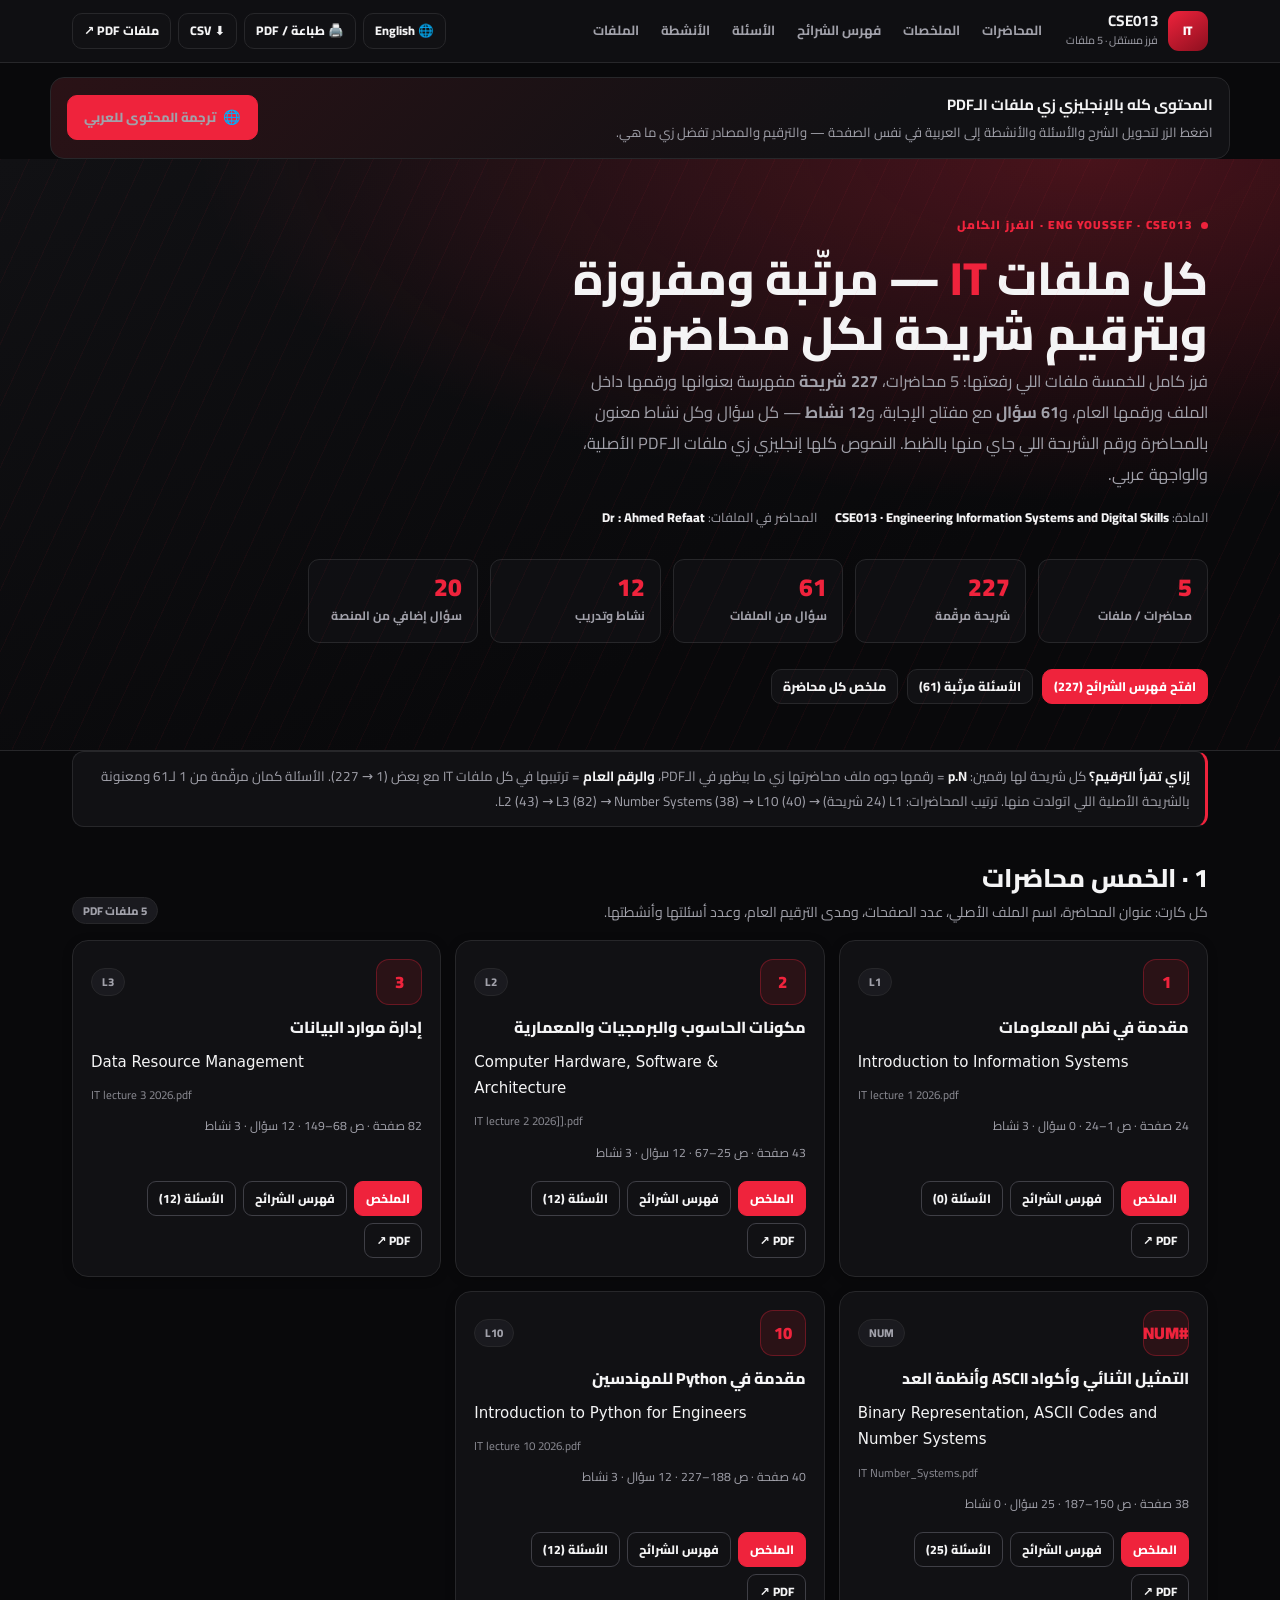
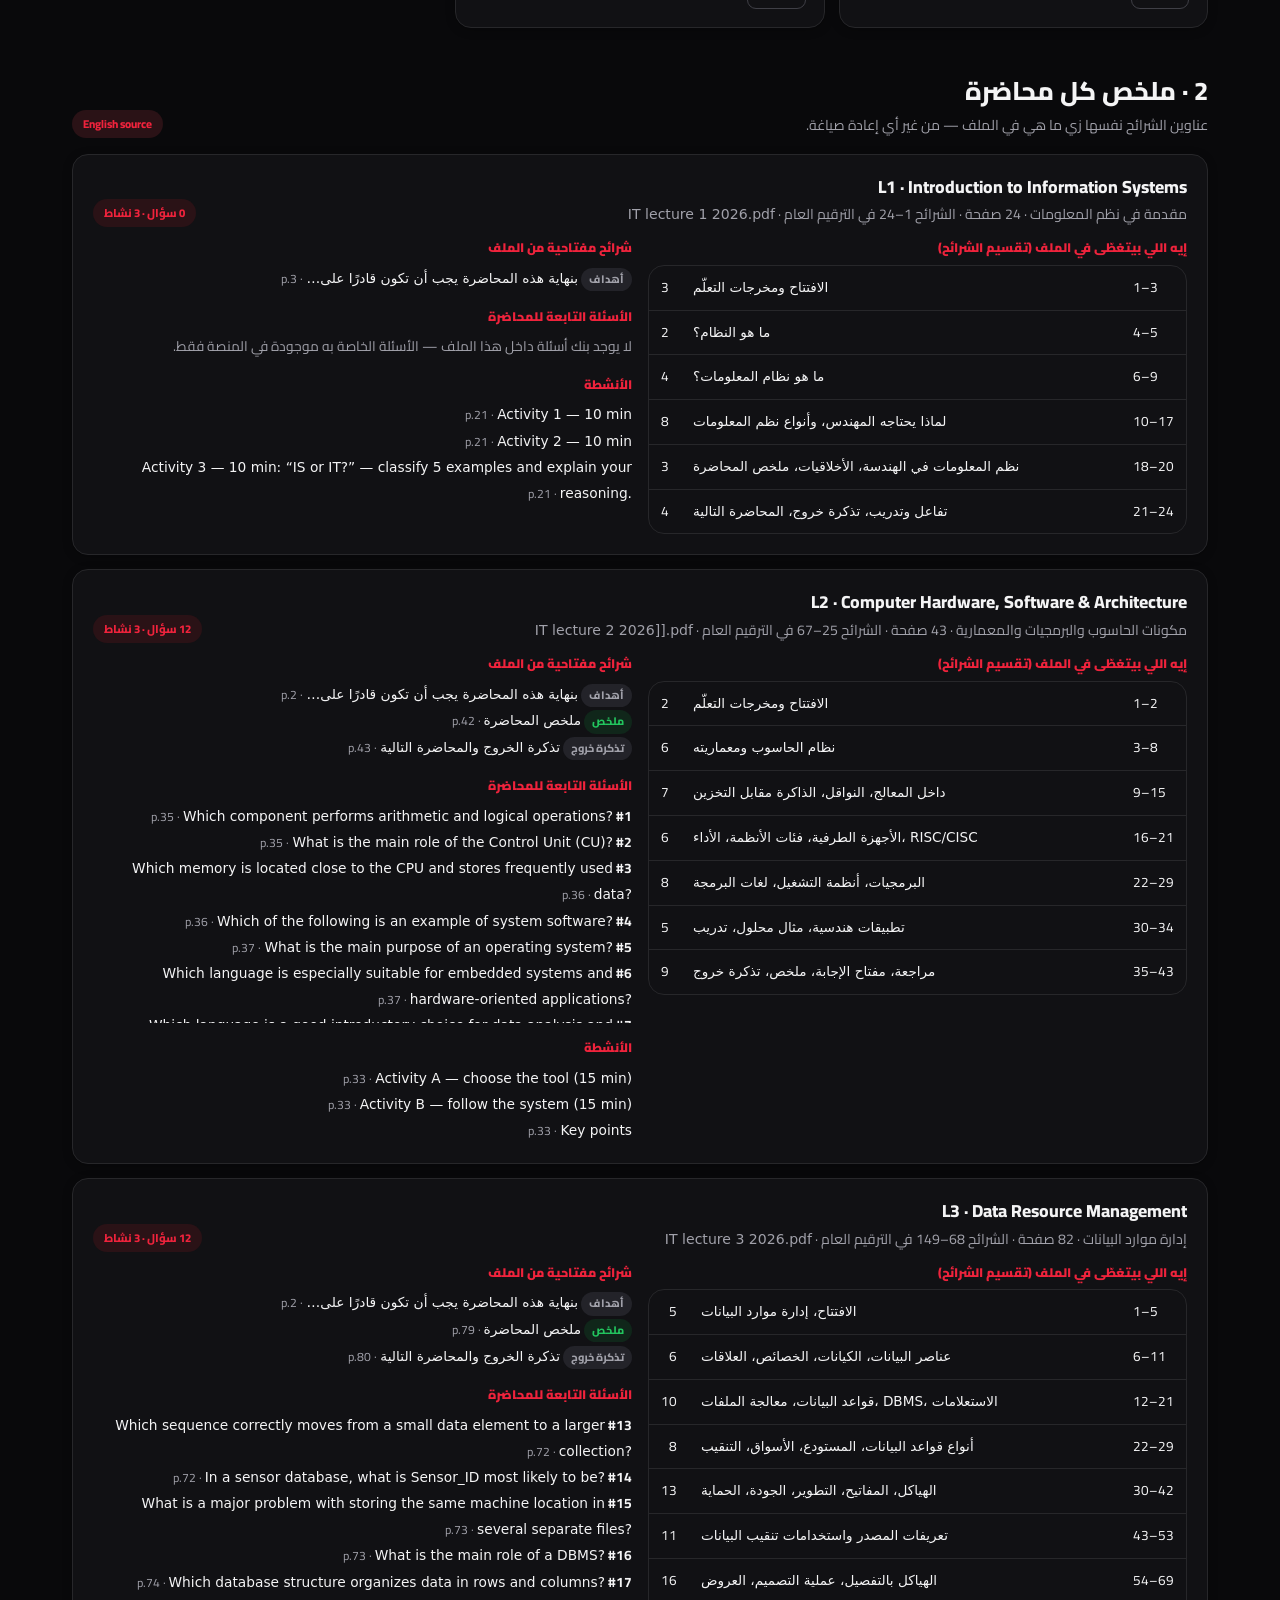
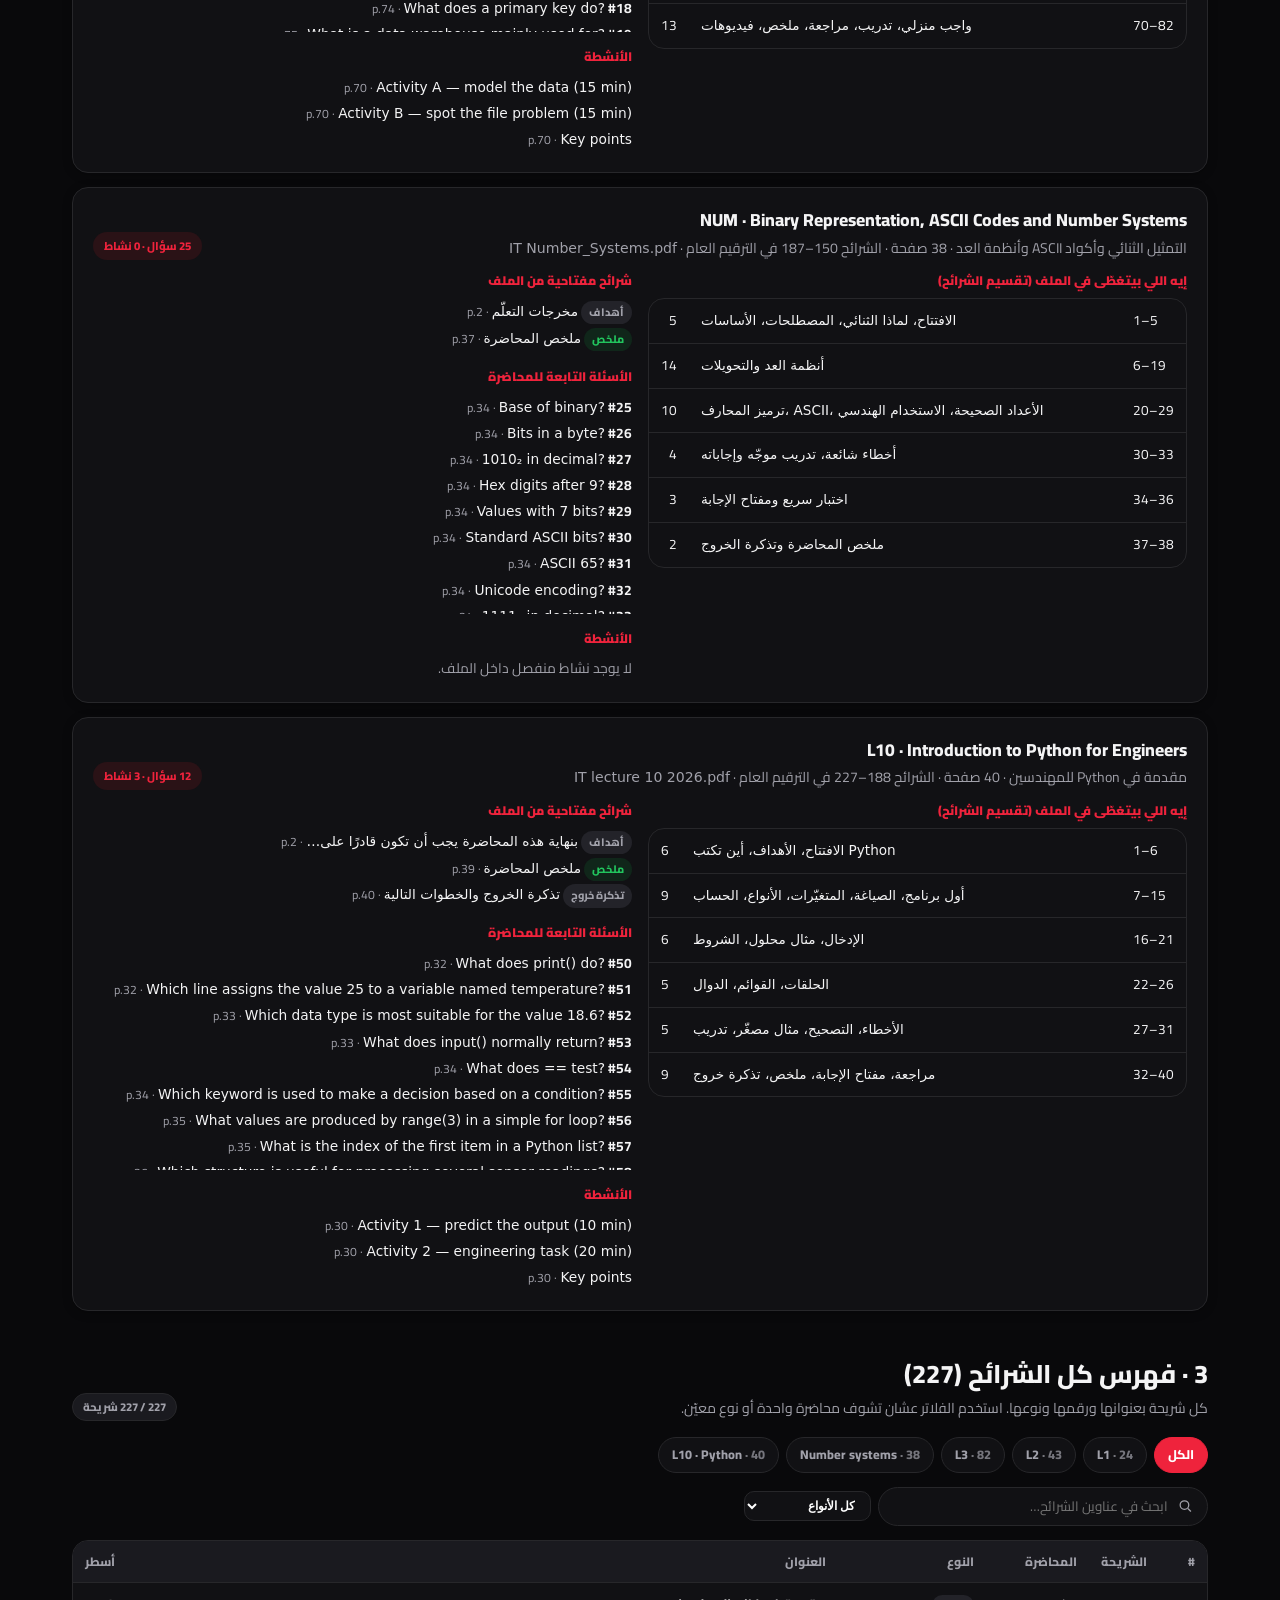
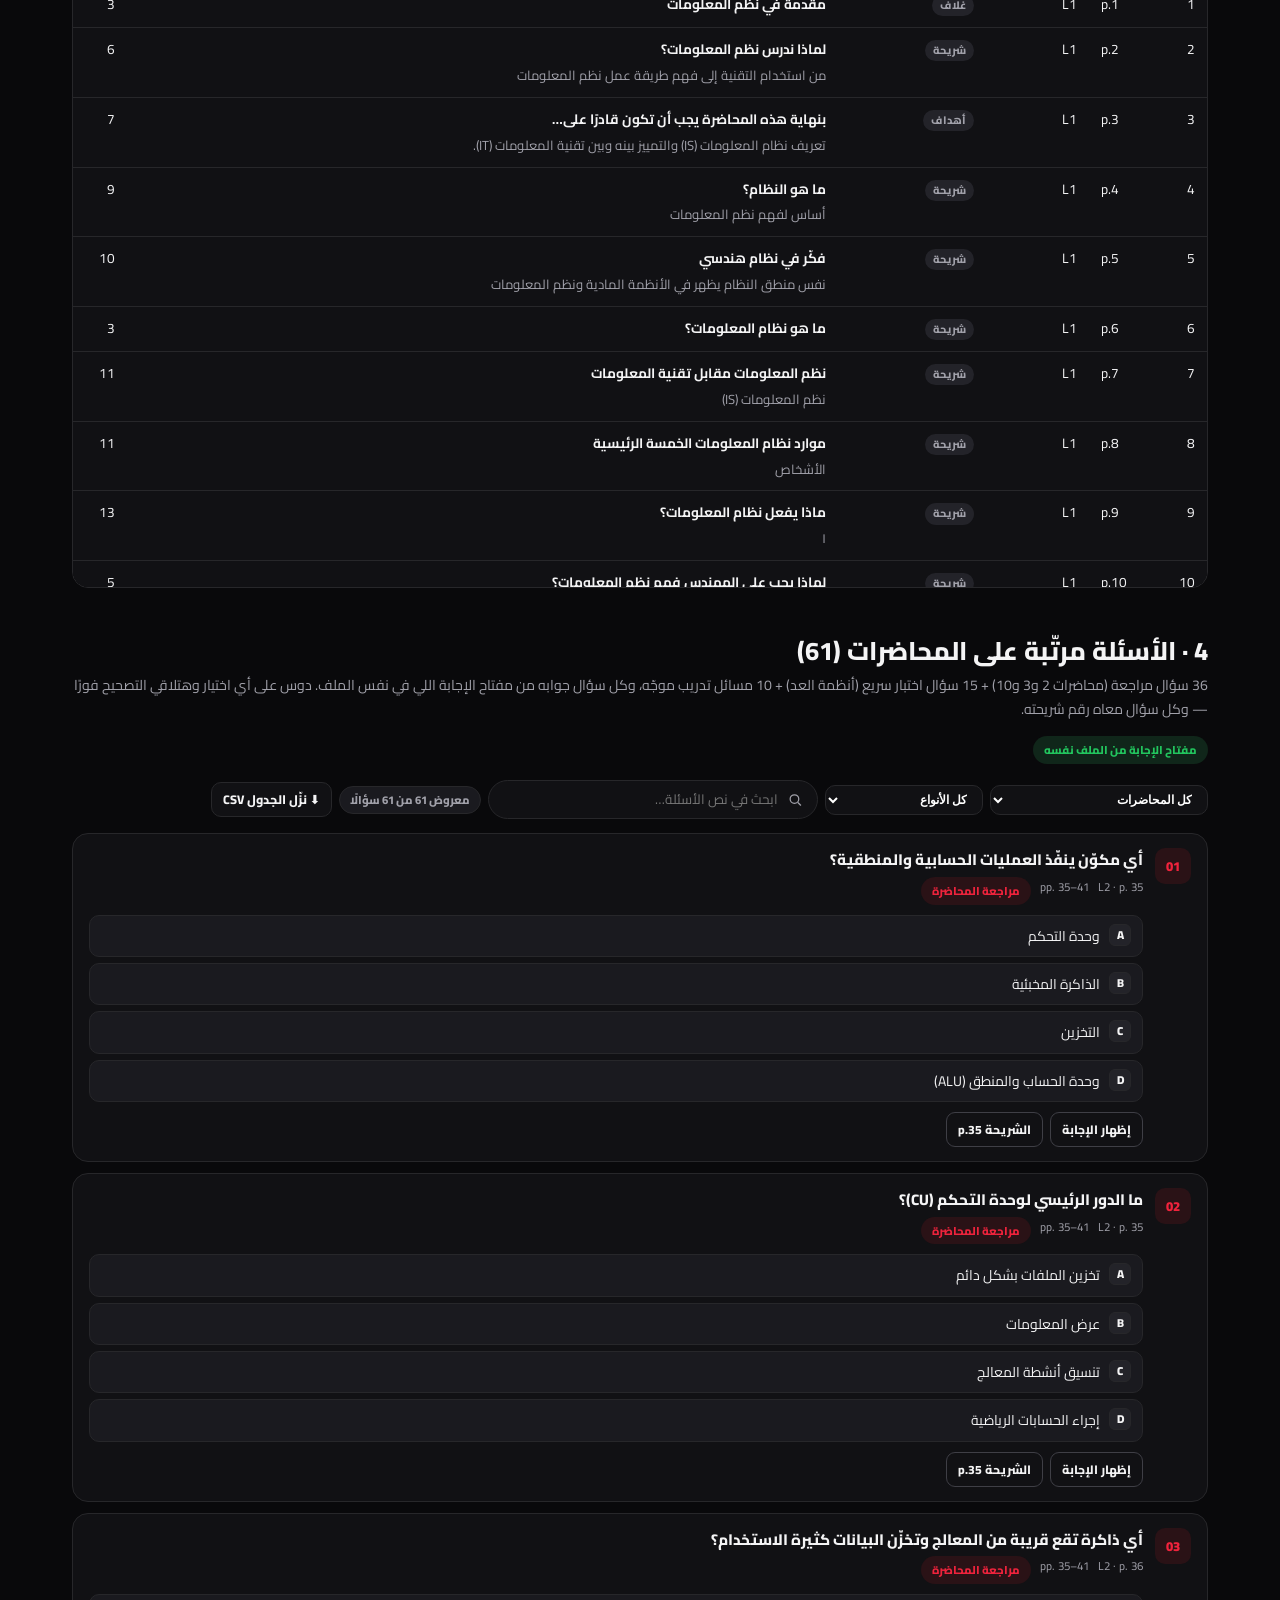
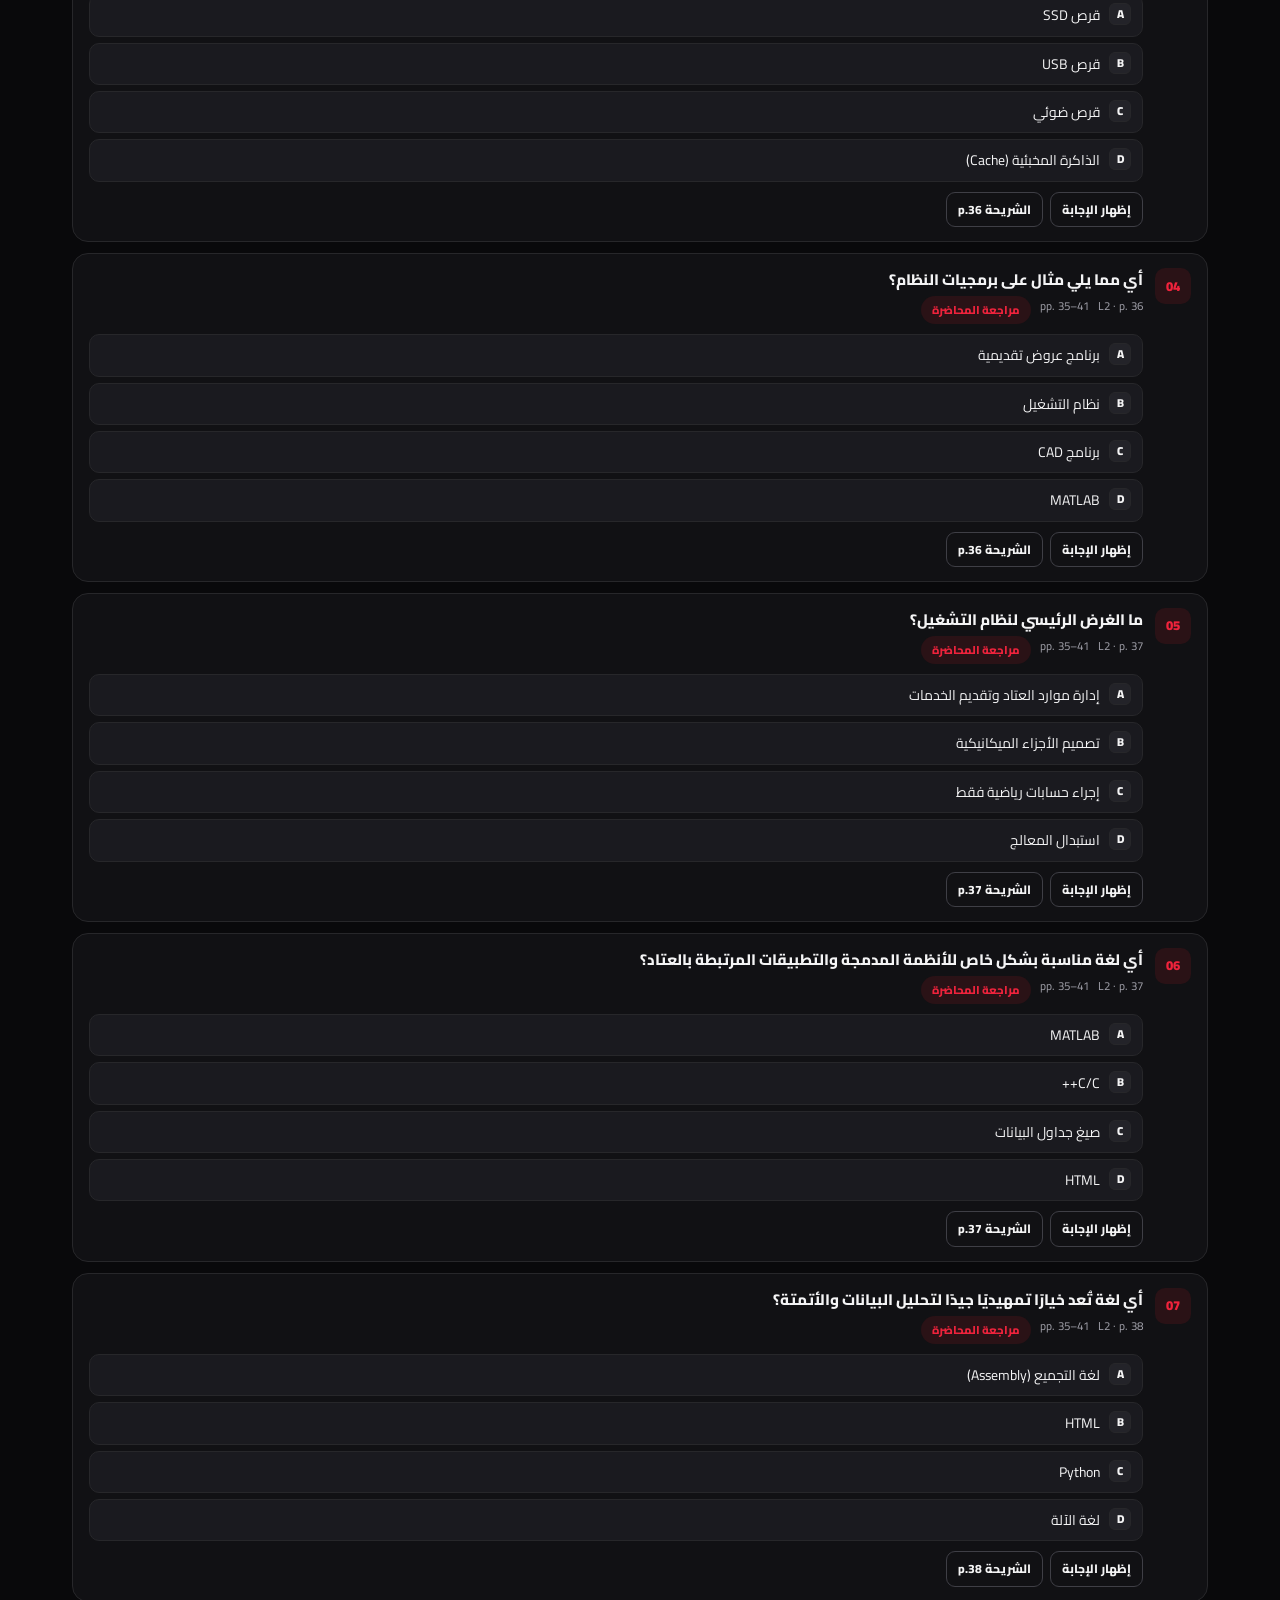
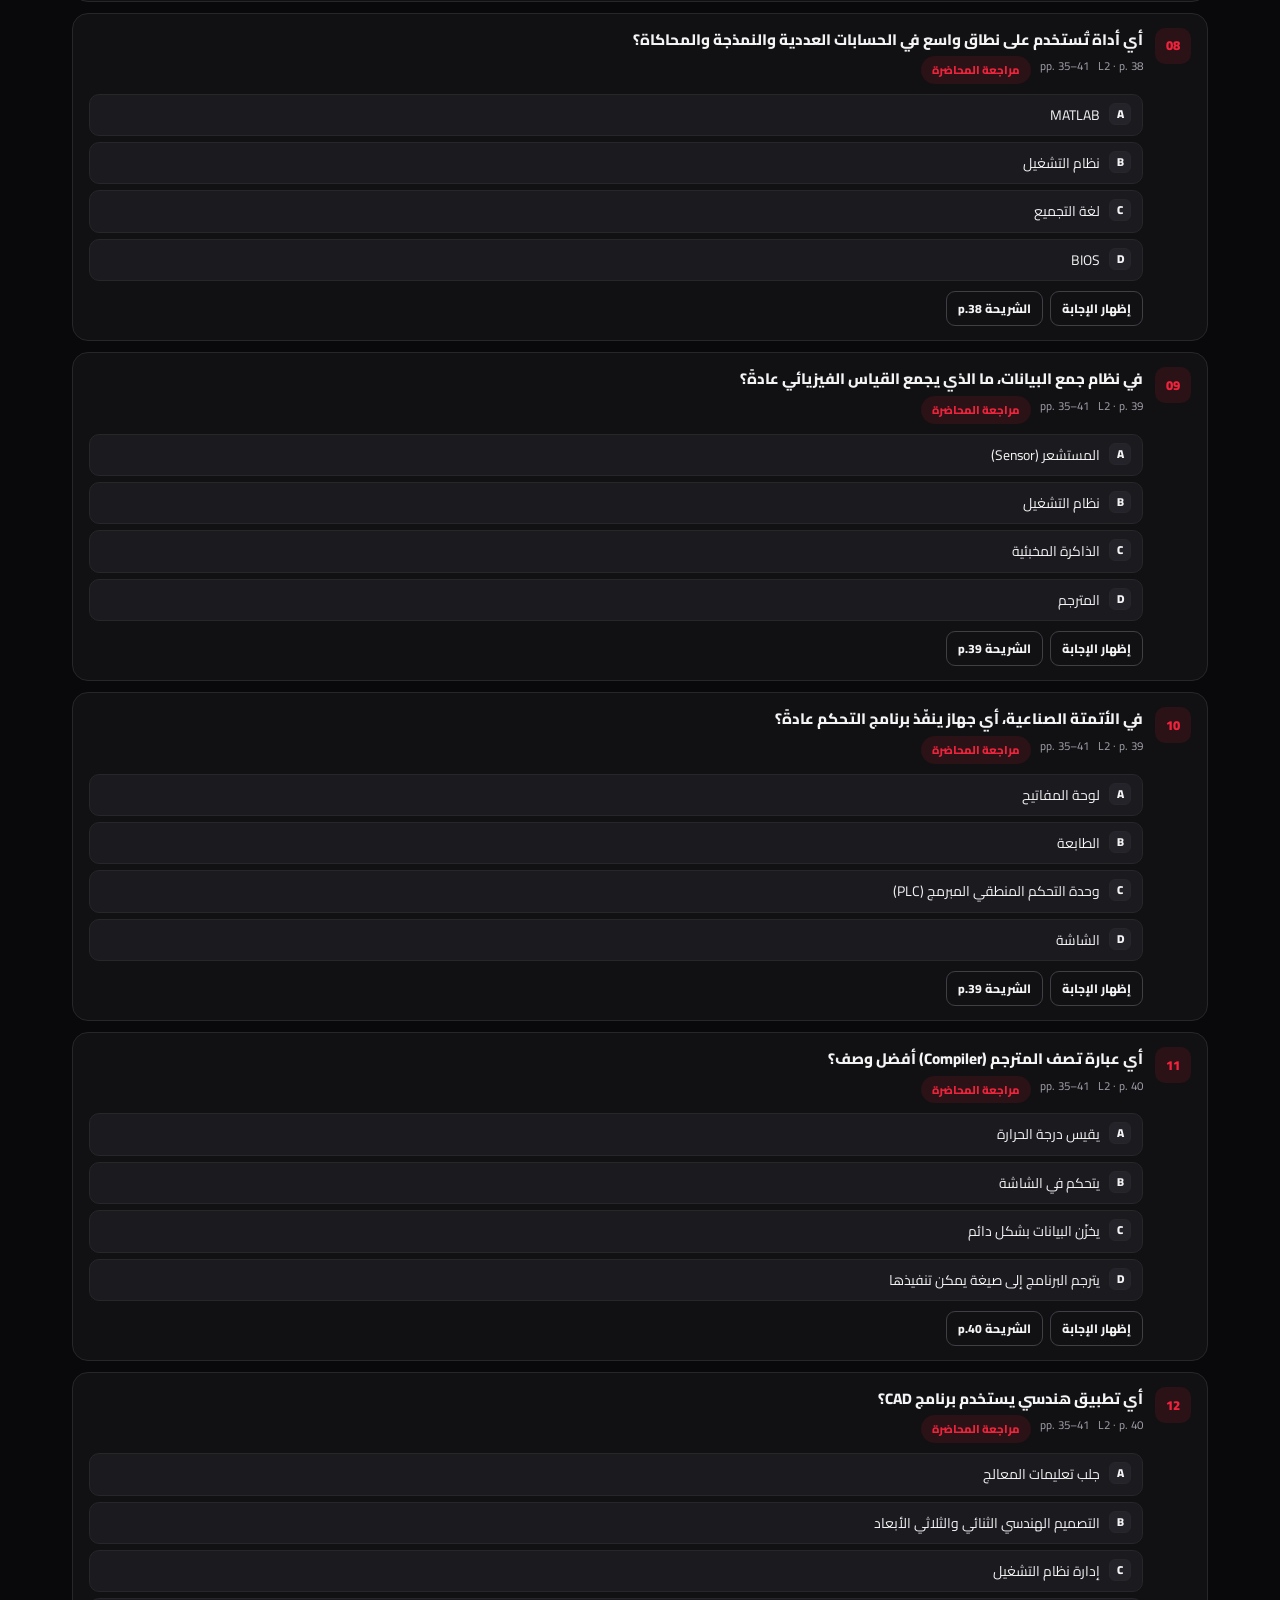
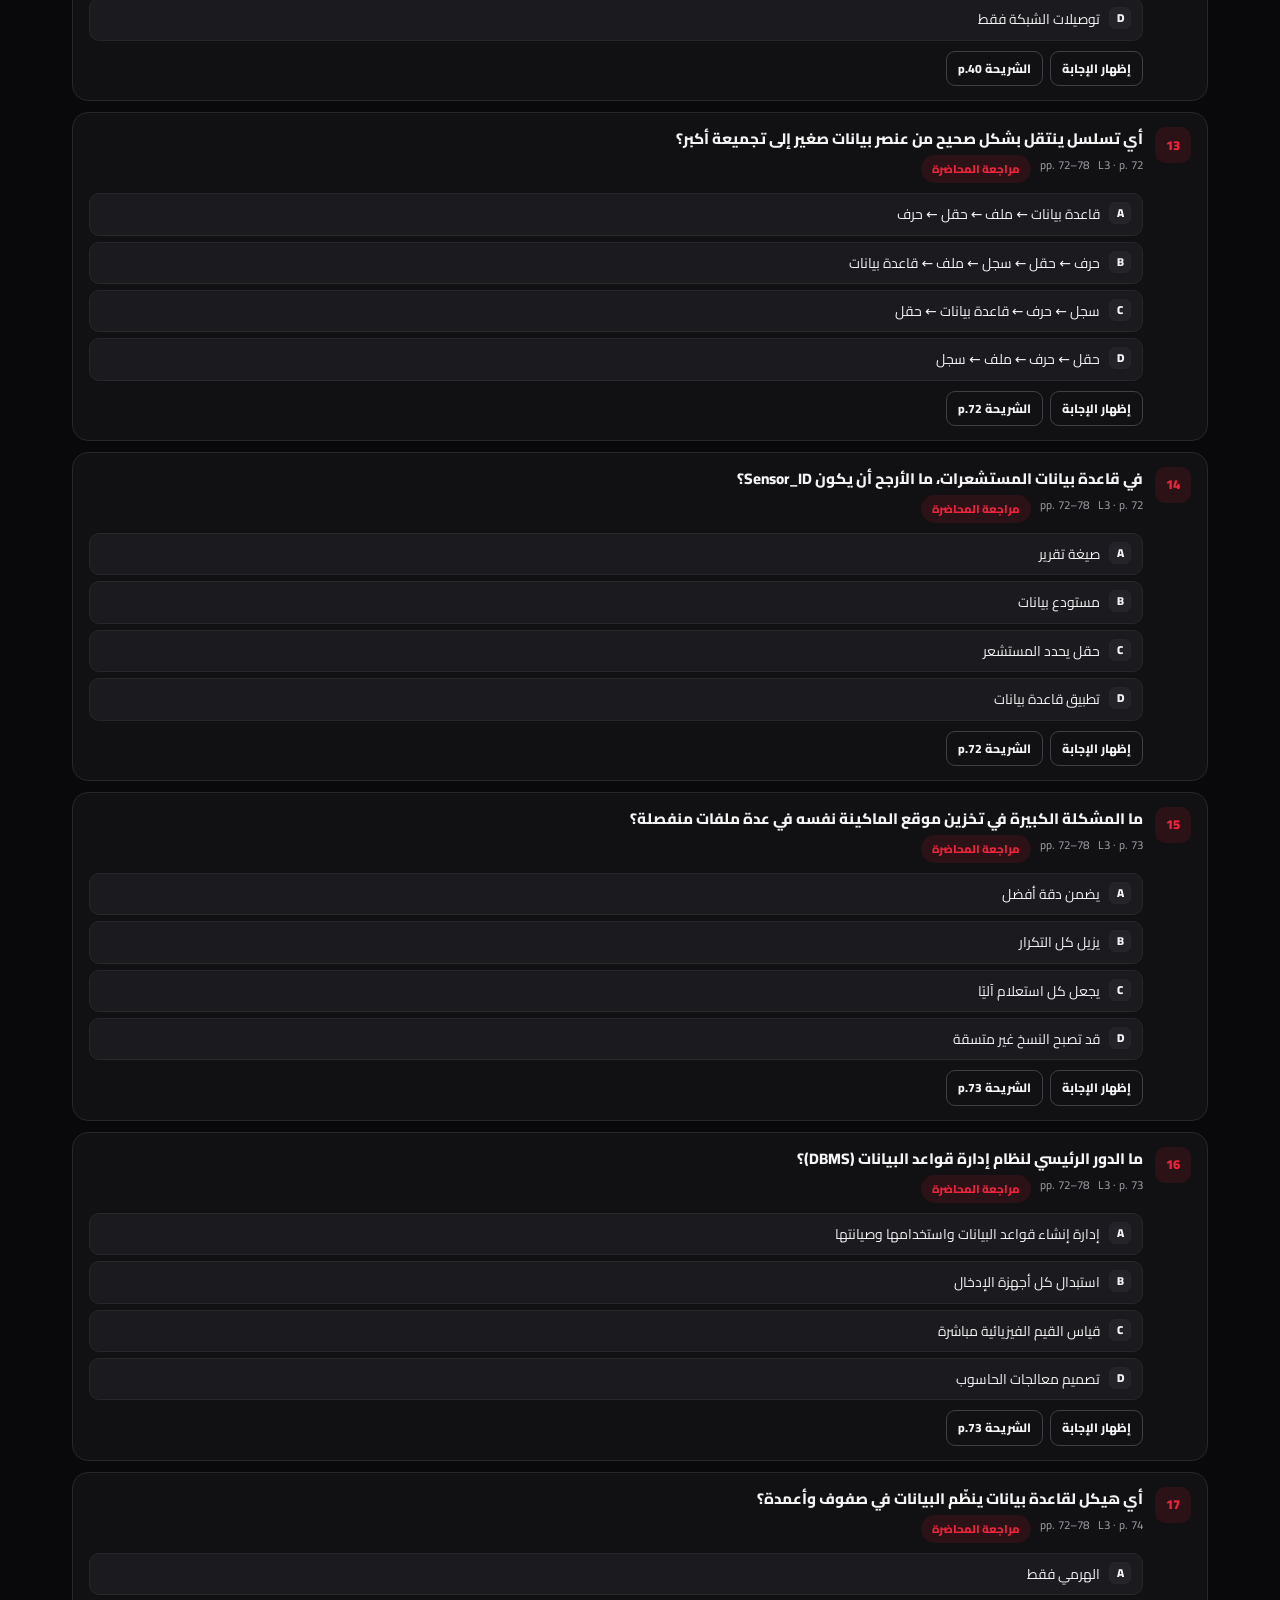
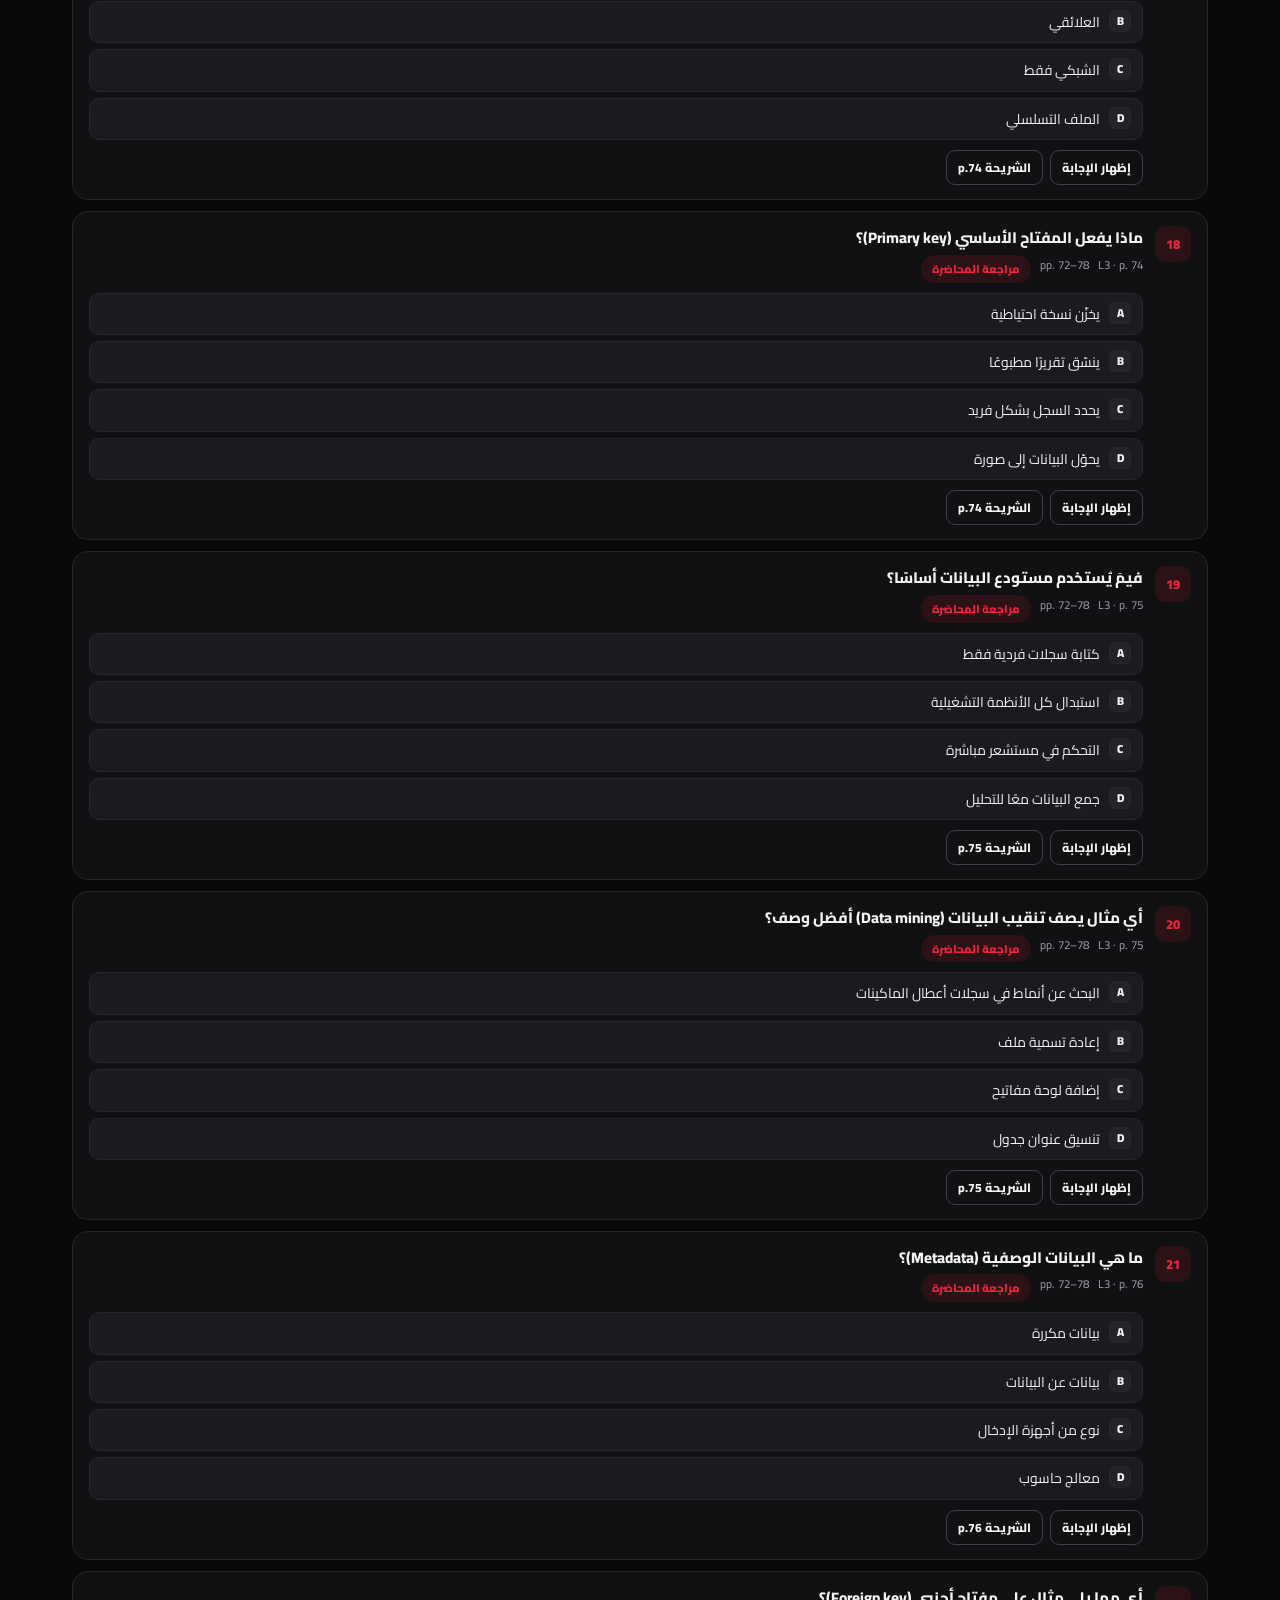
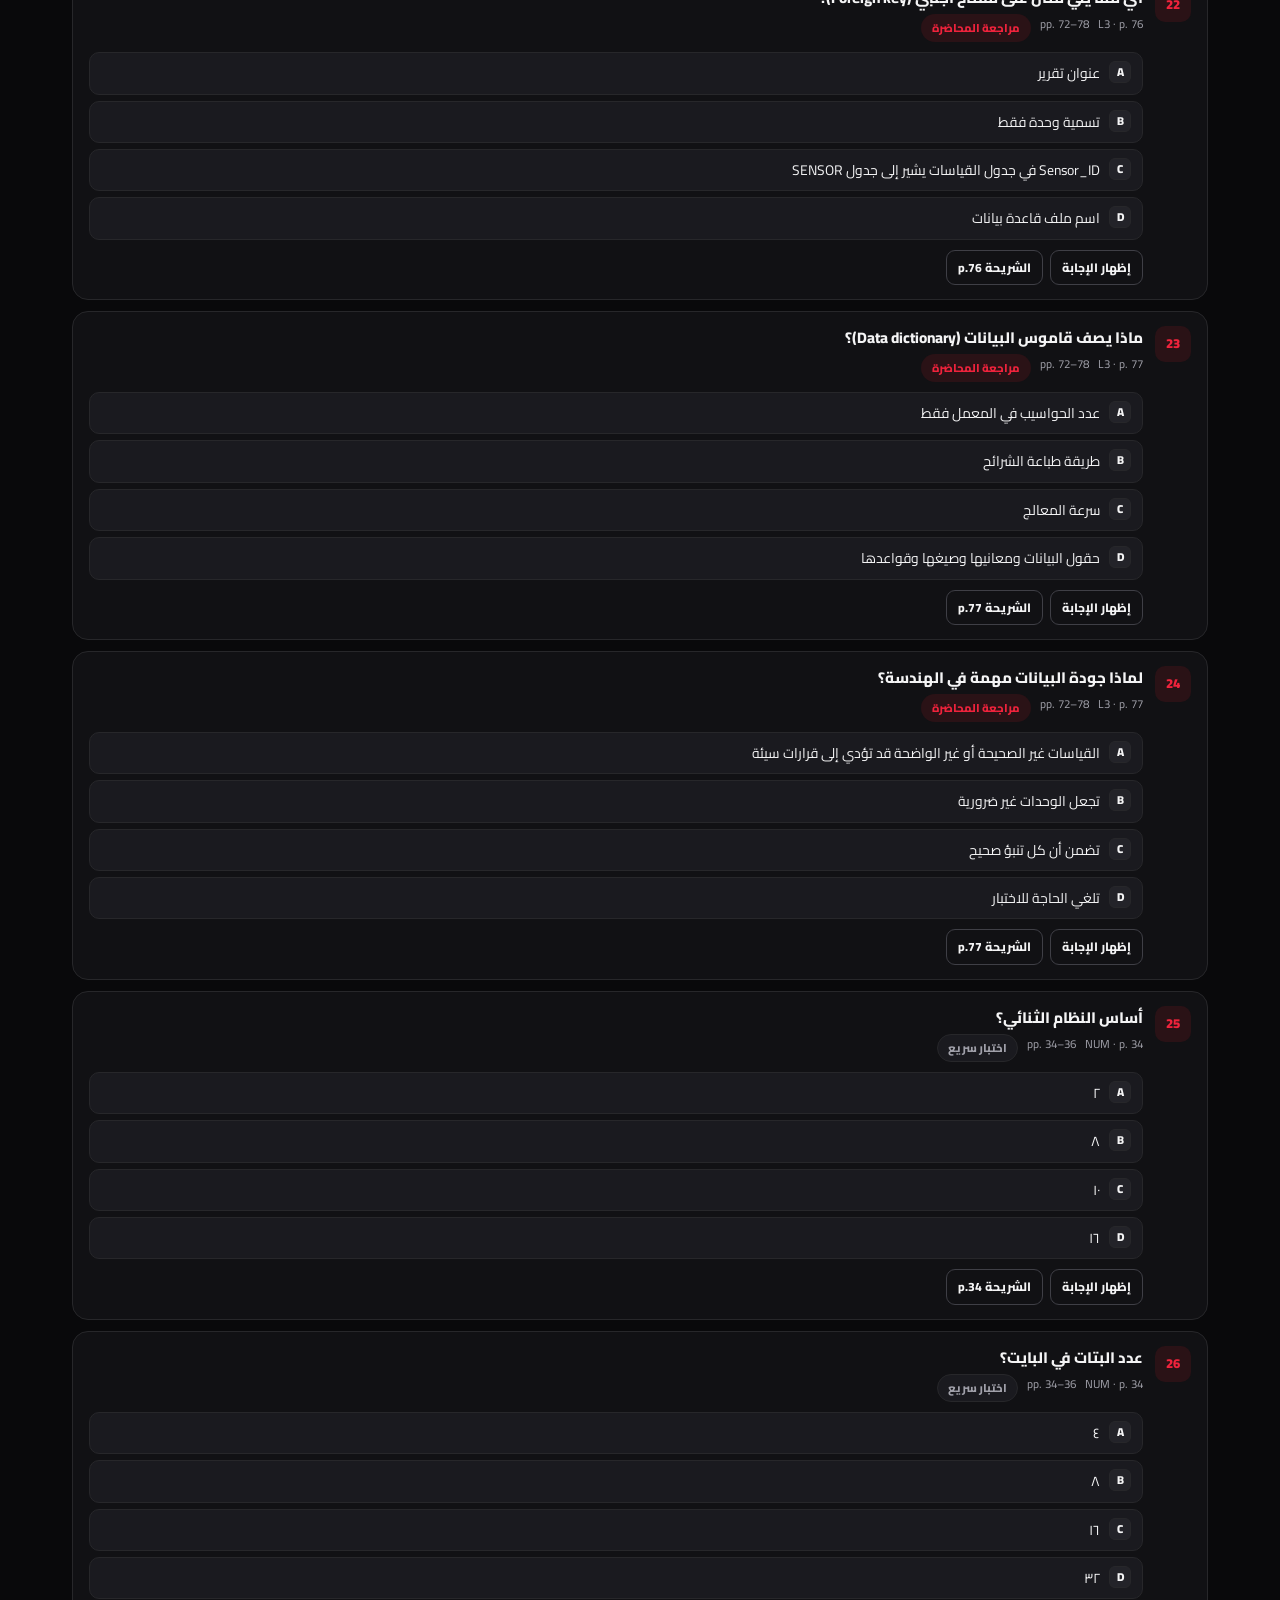
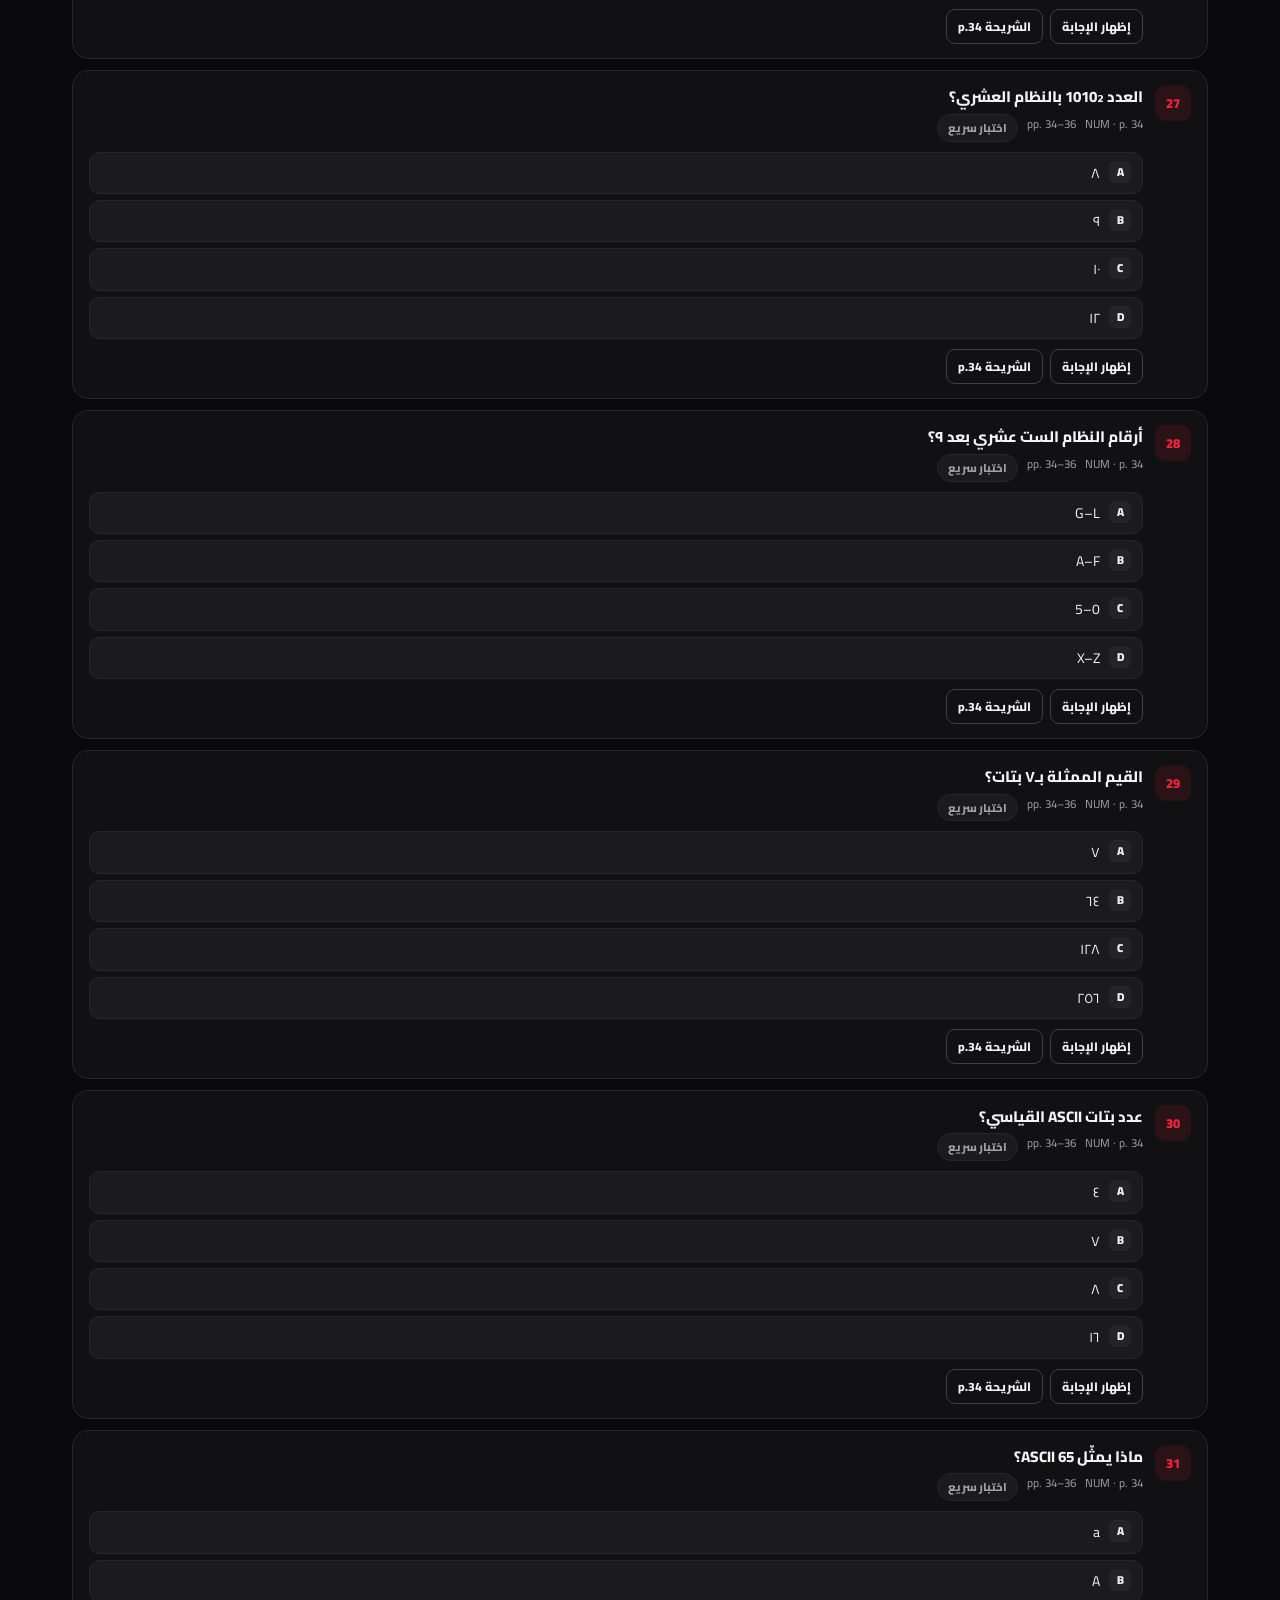
==== commit 6aad48f6: "it-sort: working translation toggle for questions and slide explanations - Adds a 227-slide / 61-que" ====
--- a/it-sort/index.html
+++ b/it-sort/index.html
@@ -185,6 +185,23 @@
   .q{break-inside:avoid}
 }
 
+
+/* ---------- language toggle ---------- */
+.lang-strip{max-width:var(--max);margin:14px auto 0;padding:14px 16px;display:flex;gap:14px;align-items:center;
+  justify-content:space-between;flex-wrap:wrap;border:1px solid var(--line);border-radius:14px;
+  background:linear-gradient(135deg,var(--brand-tint),transparent 70%),var(--surface)}
+.lang-strip .ls-txt{display:grid;gap:2px;min-width:260px}
+.lang-strip b{font-size:.95rem}
+.lang-strip span{font-size:.82rem;color:var(--muted)}
+.lang-big{background:var(--brand);color:#fff;border:1px solid var(--brand);padding:9px 16px;border-radius:10px;
+  font-weight:800;font-size:.88rem;display:inline-flex;gap:7px;align-items:center;cursor:pointer;white-space:nowrap}
+.lang-big:hover{background:var(--brand-strong)}
+.lang-tool.on{background:var(--brand);color:#fff;border-color:var(--brand)}
+.ar-col{direction:rtl;text-align:start;font-family:Cairo,system-ui,sans-serif}
+.opt-txt{display:block}
+.opt-alt{display:block;font-size:.8rem;color:var(--muted);margin-top:3px}
+html[dir=ltr] .lang-strip .ls-txt{text-align:left}
+@media(max-width:720px){.lang-strip{flex-direction:column;align-items:stretch}.lang-big{justify-content:center}}
 </style>
 </head>
 <body>
@@ -196,26 +213,35 @@
       <span class="mark">IT</span>
       <span><b>CSE013</b><small>فرز مستقل · 5 ملفات</small></span>
     </a>
-    <nav class="top-nav" aria-label="أقسام الصفحة">
-      <a href="#lectures">المحاضرات</a>
-      <a href="#summary">الملخصات</a>
-      <a href="#index">فهرس الشرائح</a>
-      <a href="#questions">الأسئلة</a>
-      <a href="#activities">الأنشطة</a>
-      <a href="#sources">الملفات</a>
+    <nav class="top-nav" aria-label="أقسام الصفحة" id="topNav">
+      <a href="#lectures" data-ar="المحاضرات" data-en="Lectures">المحاضرات</a>
+      <a href="#summary" data-ar="الملخصات" data-en="Summaries">الملخصات</a>
+      <a href="#index" data-ar="فهرس الشرائح" data-en="Slide index">فهرس الشرائح</a>
+      <a href="#questions" data-ar="الأسئلة" data-en="Questions">الأسئلة</a>
+      <a href="#activities" data-ar="الأنشطة" data-en="Activities">الأنشطة</a>
+      <a href="#sources" data-ar="الملفات" data-en="Files">الملفات</a>
     </nav>
     <div class="tools">
-      <button class="tool" id="printBtn" type="button">🖨️ طباعة / PDF</button>
-      <button class="tool" id="expQ" type="button">⬇️ CSV</button>
+      <button class="tool lang-tool" id="langBtn" type="button" aria-pressed="false">🌐 <span>English</span></button>
+      <button class="tool" id="printBtn" type="button">🖨️ <span data-ar="طباعة / PDF" data-en="Print / PDF">طباعة / PDF</span></button>
+      <button class="tool" id="expQ" type="button">⬇️ <span data-ar="CSV" data-en="CSV">CSV</span></button>
       <a class="tool" href="files/IT-lecture-1-2026.pdf" target="_blank" rel="noopener">ملفات PDF ↗</a>
     </div>
   </div>
 </header>
+
+<div class="lang-strip" id="langStrip">
+  <div class="ls-txt">
+    <b id="lsTitle">المحتوى كله بالإنجليزي زي ملفات الـPDF</b>
+    <span id="lsSub">اضغط الزر لتحويل الشرح والأسئلة والأنشطة إلى العربية في نفس الصفحة — والترقيم والمصادر تفضل زي ما هي.</span>
+  </div>
+  <button class="btn lang-big" id="langBtn2" type="button">🌐 <span>ترجمة المحتوى للعربي</span></button>
+</div>
 
 <div class="hero" id="top">
   <div class="hero-in">
     <span class="eyebrow"><span class="dot"></span>ENG YOUSSEF · CSE013 · الفرز الكامل</span>
-    <h1>كل ملفات <span>IT</span> — مرتّبة ومفروزة <br>وبترقيم شريحة لكل محاضرة</h1>
+    <h1 id="heroTitle">كل ملفات <span>IT</span> — مرتّبة ومفروزة <br>وبترقيم شريحة لكل محاضرة</h1>
     <p class="sub">فرز كامل للخمسة ملفات اللي رفعتها: 5 محاضرات، <b>227 شريحة</b> مفهرسة بعنوانها ورقمها داخل الملف ورقمها العام، و<b>61 سؤال</b> مع مفتاح الإجابة، و<b>12 نشاط</b> — كل سؤال وكل نشاط معنون بالمحاضرة ورقم الشريحة اللي جاي منها بالظبط. النصوص كلها إنجليزي زي ملفات الـPDF الأصلية، والواجهة عربي.</p>
     <div class="meta-line">
       <span>المادة: <b>CSE013 · Engineering Information Systems and Digital Skills</b></span>
@@ -246,7 +272,7 @@
 
   <section class="block" id="lectures">
     <div class="block-head">
-      <div><h2>1 · الخمس محاضرات</h2><p>كل كارت: عنوان المحاضرة، اسم الملف الأصلي، عدد الصفحات، ومدى الترقيم العام، وعدد أسئلتها وأنشطتها.</p></div>
+      <div><h2 data-ar="1 · الخمس محاضرات" data-en="1 · The five lectures">1 · الخمس محاضرات</h2><p>كل كارت: عنوان المحاضرة، اسم الملف الأصلي، عدد الصفحات، ومدى الترقيم العام، وعدد أسئلتها وأنشطتها.</p></div>
       <span class="badge">5 ملفات PDF</span>
     </div>
     <div class="lec-grid" id="lecGrid"></div>
@@ -254,7 +280,7 @@
 
   <section class="block" id="summary">
     <div class="block-head">
-      <div><h2>2 · ملخص كل محاضرة</h2><p>عناوين الشرائح نفسها زي ما هي في الملف — من غير أي إعادة صياغة.</p></div>
+      <div><h2 data-ar="2 · ملخص كل محاضرة" data-en="2 · Summary of every lecture">2 · ملخص كل محاضرة</h2><p>عناوين الشرائح نفسها زي ما هي في الملف — من غير أي إعادة صياغة.</p></div>
       <span class="badge b">English source</span>
     </div>
     <div id="summaryBlocks">
@@ -377,7 +403,7 @@
 
   <section class="block" id="index">
     <div class="block-head">
-      <div><h2>3 · فهرس كل الشرائح (227)</h2><p>كل شريحة بعنوانها ورقمها ونوعها. استخدم الفلاتر عشان تشوف محاضرة واحدة أو نوع معيّن.</p></div>
+      <div><h2 data-ar="3 · فهرس كل الشرائح (227)" data-en="3 · Full slide index (227)">3 · فهرس كل الشرائح (227)</h2><p>كل شريحة بعنوانها ورقمها ونوعها. استخدم الفلاتر عشان تشوف محاضرة واحدة أو نوع معيّن.</p></div>
       <span class="badge" id="pageCount">…</span>
     </div>
     <div class="filters" id="lecFilters">
@@ -385,7 +411,7 @@
     </div>
     <div class="filters">
       <label class="searchbox"><svg viewBox="0 0 24 24"><circle cx="10.5" cy="10.5" r="7"></circle><path d="m16 16 5 5"></path></svg>
-        <input id="pageSearch" type="search" placeholder="ابحث في عناوين الشرائح…" autocomplete="off" aria-label="ابحث في عناوين الشرائح"></label>
+        <input id="pageSearch" type="search" placeholder="ابحث في عناوين الشرائح…" data-ph-ar="ابحث في عناوين الشرائح…" data-ph-en="Search slide titles…" autocomplete="off" aria-label="ابحث في عناوين الشرائح"></label>
       <select class="tool" id="pageKind" aria-label="نوع الشريحة">
         <option value="all">كل الأنواع</option>
         <option value="slide">شرائح عادية</option>
@@ -412,7 +438,7 @@
 
   <section class="block" id="questions">
     <div class="block-head">
-      <div><h2>4 · الأسئلة مرتّبة على المحاضرات (61)</h2>
+      <div><h2 data-ar="4 · الأسئلة مرتّبة على المحاضرات (61)" data-en="4 · Questions by lecture (61)">4 · الأسئلة مرتّبة على المحاضرات (61)</h2>
       <p>36 سؤال مراجعة (محاضرات 2 و3 و10) + 15 سؤال اختبار سريع (أنظمة العد) + 10 مسائل تدريب موجّه، وكل سؤال جوابه من مفتاح الإجابة اللي في نفس الملف. دوس على أي اختيار وهتلاقي التصحيح فورًا — وكل سؤال معاه رقم شريحته.</p></div>
       <span class="badge ok">مفتاح الإجابة من الملف نفسه</span>
     </div>
@@ -431,7 +457,7 @@
         <option value="guided">تدريب موجّه (10)</option>
       </select>
       <label class="searchbox"><svg viewBox="0 0 24 24"><circle cx="10.5" cy="10.5" r="7"></circle><path d="m16 16 5 5"></path></svg>
-        <input id="qSearch" type="search" placeholder="ابحث في نص الأسئلة…" autocomplete="off" aria-label="ابحث في الأسئلة"></label>
+        <input id="qSearch" type="search" placeholder="ابحث في نص الأسئلة…" data-ph-ar="ابحث في نص الأسئلة…" data-ph-en="Search question text…" autocomplete="off" aria-label="ابحث في الأسئلة"></label>
       <span class="badge" id="qFiltered"></span>
       <button class="tool" id="expQ2" type="button" onclick="document.getElementById('expQ').click()">⬇️ نزّل الجدول CSV</button>
     </div>
@@ -445,7 +471,7 @@
 
   <section class="block" id="activities">
     <div class="block-head">
-      <div><h2>5 · الأنشطة والتدريبات (12)</h2><p>كل نشاط في الملفات بنصّه، ومرقّم بالمحاضرة ورقم الشريحة.</p></div>
+      <div><h2 data-ar="5 · الأنشطة والتدريبات (12)" data-en="5 · Activities and practice (12)">5 · الأنشطة والتدريبات (12)</h2><p>كل نشاط في الملفات بنصّه، ومرقّم بالمحاضرة ورقم الشريحة.</p></div>
       <span class="badge warn">نشاطات أصلية</span>
     </div>
     <div id="actGrid"></div>
@@ -453,7 +479,7 @@
 
   <section class="block" id="sources">
     <div class="block-head">
-      <div><h2>6 · الملفات الأصلية</h2><p>نفس الملفات اللي رفعتها، منشورة كما هي في مكتبة المنصة.</p></div>
+      <div><h2 data-ar="6 · الملفات الأصلية" data-en="6 · Source files">6 · الملفات الأصلية</h2><p>نفس الملفات اللي رفعتها، منشورة كما هي في مكتبة المنصة.</p></div>
     </div>
     <div class="scroll"><table><thead><tr><th>المحاضرة</th><th>الملف الأصلي</th><th class="num">صفحات</th><th class="num">الترقيم العام</th><th>تحميل</th></tr></thead><tbody>
     <tr><td><b>L1</b><div style="font-size:.78rem;color:var(--muted)">Introduction to Information Systems</div></td><td class="en" dir="ltr">IT lecture 1 2026.pdf</td><td class="num">24</td><td class="num" dir="ltr">1–24</td><td><a href="files/IT-lecture-1-2026.pdf" target="_blank" rel="noopener">PDF ↗</a></td></tr><tr><td><b>L2</b><div style="font-size:.78rem;color:var(--muted)">Computer Hardware, Software & Architecture</div></td><td class="en" dir="ltr">IT lecture 2 2026]].pdf</td><td class="num">43</td><td class="num" dir="ltr">25–67</td><td><a href="files/IT-lecture-2-2026.pdf" target="_blank" rel="noopener">PDF ↗</a></td></tr><tr><td><b>L3</b><div style="font-size:.78rem;color:var(--muted)">Data Resource Management</div></td><td class="en" dir="ltr">IT lecture 3 2026.pdf</td><td class="num">82</td><td class="num" dir="ltr">68–149</td><td><a href="files/IT-lecture-3-2026.pdf" target="_blank" rel="noopener">PDF ↗</a></td></tr><tr><td><b>NUM</b><div style="font-size:.78rem;color:var(--muted)">Binary Representation, ASCII Codes and Number Systems</div></td><td class="en" dir="ltr">IT Number_Systems.pdf</td><td class="num">38</td><td class="num" dir="ltr">150–187</td><td><a href="files/IT-Number-Systems.pdf" target="_blank" rel="noopener">PDF ↗</a></td></tr><tr><td><b>L10</b><div style="font-size:.78rem;color:var(--muted)">Introduction to Python for Engineers</div></td><td class="en" dir="ltr">IT lecture 10 2026.pdf</td><td class="num">40</td><td class="num" dir="ltr">188–227</td><td><a href="files/IT-lecture-10-2026.pdf" target="_blank" rel="noopener">PDF ↗</a></td></tr>
@@ -469,11 +495,22 @@
   </div>
 </footer>
 
+<script id="it-tr" type="application/json">{"pages":{"l1|1":["مقدمة في نظم المعلومات",""],"l1|2":["لماذا ندرس نظم المعلومات؟","من استخدام التقنية إلى فهم طريقة عمل نظم المعلومات"],"l1|3":["بنهاية هذه المحاضرة يجب أن تكون قادرًا على…","تعريف نظام المعلومات (IS) والتمييز بينه وبين تقنية المعلومات (IT)."],"l1|4":["ما هو النظام؟","أساس لفهم نظم المعلومات"],"l1|5":["فكّر في نظام هندسي","نفس منطق النظام يظهر في الأنظمة المادية ونظم المعلومات"],"l1|6":["ما هو نظام المعلومات؟",""],"l1|7":["نظم المعلومات مقابل تقنية المعلومات","نظم المعلومات (IS)"],"l1|8":["موارد نظام المعلومات الخمسة الرئيسية","الأشخاص"],"l1|9":["ماذا يفعل نظام المعلومات؟","١"],"l1|10":["لماذا يجب على المهندس فهم نظم المعلومات؟","العمل الهندسي أصبح أكثر ارتباطًا بالمعلومات الرقمية والأنظمة الشبكية."],"l1|11":["الأنواع الرئيسية لنظم المعلومات","أنظمة دعم العمليات"],"l1|12":["أنظمة دعم العمليات: أنظمة معالجة المعاملات (TPS)",""],"l1|13":["أنظمة دعم العمليات: أنظمة معالجة المعاملات (TPS)",""],"l1|14":["أنظمة دعم العمليات: أنظمة التحكم في العمليات (PCS)",""],"l1|15":["أنظمة دعم العمليات: أنظمة التحكم في العمليات (PCS)",""],"l1|16":["أنظمة دعم الإدارة: نظم المعلومات الإدارية (MIS)",""],"l1|17":["أنظمة دعم الإدارة: نظم المعلومات الإدارية (MIS)",""],"l1|18":["نظم المعلومات في الهندسة","التصنيع: متابعة الإنتاج، بيانات الجودة، المخزون والتحكم في العمليات."],"l1|19":["التحديات الأخلاقية في تقنية المعلومات","الخصوصية — من يحق له الوصول إلى البيانات الشخصية أو بيانات المؤسسة؟"],"l1|20":["ملخص المحاضرة","نظام المعلومات يجمع الأشخاص والعتاد والبرمجيات والبيانات والشبكات."],"l1|21":["تفاعل وتدريب ٣٠ دقيقة","من المفاهيم إلى الأمثلة"],"l1|22":["تدريب سريع: ما هو نظام المعلومات؟","نظام إدارة التعلّم الجامعي (LMS)"],"l1|23":["تذكرة الخروج","أجب فرديًا في ٢–٣ دقائق"],"l1|24":["المحاضرة التالية","عتاد وبرمجيات الحاسوب"],"l2|1":["عتاد الحاسوب،","البرمجيات والمعمارية"],"l2|2":["بنهاية هذه المحاضرة يجب أن تكون قادرًا على…","مخرجات التعلّم"],"l2|3":["لماذا يحتاج المهندسون لفهم العتاد والبرمجيات؟","من المكوّنات المادية إلى البرمجيات التي تُشغّل الأنظمة الهندسية"],"l2|4":["ما هو نظام الحاسوب؟","نظام الحاسوب أكثر من مجرد معالج (CPU)."],"l2|5":["نظام الحاسوب: المجموعات الوظيفية الرئيسية","التحكم ينسّق النظام ويديره"],"l2|6":["معمارية الحاسوب وتنظيم الحاسوب","المعمارية تصف ما يدعمه النظام؛ والتنظيم يصف كيف بُني."],"l2|7":["المكوّنات الرئيسية داخل الحاسوب","المعالج (CPU)"],"l2|8":["داخل المعالج: نواة المعالجة","المعالج يعتمد على الذاكرة والتخزين وأجهزة الإدخال/الإخراج والبرمجيات."],"l2|9":["داخل المعالج: وحدة الحساب والمنطق (ALU)","وحدة ALU تنفّذ العمليات الحسابية والمنطقية التي تتطلبها التعليمات."],"l2|10":["داخل المعالج: وحدة التحكم (CU)","جلب ← تفسير/فك ترميز ← تحكم ← تنفيذ"],"l2|11":["المسجلات والذاكرة المخبئية: إبقاء المعلومات قريبة","كلاهما يساعد المعالج على الوصول للمعلومات المفيدة بسرعة."],"l2|12":["دورة التعليمة","تتكرر الدورة طالما يعمل البرنامج."],"l2|13":["النواقل (Buses): نقل البيانات والإشارات","الناقل مسار اتصال داخل الحاسوب."],"l2|14":["الذاكرة مقابل التخزين","فكّر: مساحة عمل نشطة مقابل حفظ طويل الأمد."],"l2|15":["هرمية الذاكرة: السرعة والحجم والتكلفة","عمومًا، الاقتراب من المعالج يعني وصولًا أسرع وسعة أصغر."],"l2|16":["الأجهزة الطرفية: الإدخال والإخراج والاتصال","الأجهزة الطرفية تربط الحاسوب بالمستخدمين والعالم الخارجي."],"l2|17":["أنظمة الحاسوب: من الحواسيب الشخصية إلى الأنظمة المتخصصة","الحواسيب المتخصصة والمدمجة مصممة لوظيفة محددة."],"l2|18":["الحواسيب المتخصصة والمدمجة","الحاسوب المدمج جزء من منتج أو نظام أكبر."],"l2|19":["ما الذي يؤثر على أداء الحاسوب؟","الأداء يعتمد على النظام كله، وليس على مواصفة واحدة."],"l2|20":["أنوية المعالج والمعالجة متعددة الأنوية","مثال: محطة عمل قد تشغّل محاكاة بينما تدير مهام أخرى."],"l2|21":["RISC وCISC: مقاربتان لمجموعة التعليمات","مجموعة التعليمات جزء من معمارية الحاسوب."],"l2|22":["ما هي البرمجيات؟","البرمجيات مجموعة تعليمات تخبر العتاد بما يجب فعله."],"l2|23":["البرمجيات التطبيقية الشائعة","أغراض عامة"],"l2|24":["نظام التشغيل: مدير الحاسوب","عادةً تعتمد التطبيقات على نظام التشغيل للوصول إلى الموارد."],"l2|25":["العتاد + البرمجيات = نظام حاسوب يعمل","مثال: المحاكاة الهندسية تحتاج عتادًا قادرًا وبرمجيات مناسبة."],"l2|26":["لغات البرمجة: لماذا يحتاجها المهندسون","أمثلة: تحليل البيانات، الأنظمة المدمجة، الأمثلة والتحسين والحسابات العددية."],"l2|27":["لغات البرمجة: من الآلة إلى المستوى العالي","لغة الآلة"],"l2|28":["كيف تعمل البرامج: أدوات الترجمة","المترجم (Compiler)"],"l2|29":["Python وC/C++ وMATLAB","Python"],"l2|30":["تطبيقات هندسية: التصميم والأتمتة","العتاد والبرمجيات يعملان معًا في البيئات الهندسية."],"l2|31":["تطبيقات هندسية: البيانات والمحاكاة","اختر الموارد حسب المهمة وحجم البيانات واحتياجات الأداء."],"l2|32":["مثال محلول: نظام التحكم في درجة الحرارة","العتاد يجمع الإشارات ويتفاعل معها؛ والبرمجيات تحدد منطق القرار."],"l2|33":["تفاعل وتدريب ٣٠ دقيقة","ناقش الخيارات واشرح أسبابها."],"l2|34":["تدريب سريع: اختر المورد المناسب","أجب فرديًا ثم قارن مع زميل."],"l2|35":["مراجعة المحاضرة ٢: أسئلة اختيار من متعدد — ١.١","اختر أفضل إجابة، ولا تراجع مفتاح الإجابة قبل النهاية."],"l2|36":["مراجعة المحاضرة ٢: أسئلة اختيار من متعدد — ١.٢","اختر أفضل إجابة، ولا تراجع مفتاح الإجابة قبل النهاية."],"l2|37":["مراجعة المحاضرة ٢: أسئلة اختيار من متعدد — ٢.١","اختر أفضل إجابة، ولا تراجع مفتاح الإجابة قبل النهاية."],"l2|38":["مراجعة المحاضرة ٢: أسئلة اختيار من متعدد — ٢.٢","اختر أفضل إجابة، ولا تراجع مفتاح الإجابة قبل النهاية."],"l2|39":["مراجعة المحاضرة ٢: أسئلة اختيار من متعدد — ٣.١","اختر أفضل إجابة، ولا تراجع مفتاح الإجابة قبل النهاية."],"l2|40":["مراجعة المحاضرة ٢: أسئلة اختيار من متعدد — ٣.٢","اختر أفضل إجابة، ولا تراجع مفتاح الإجابة قبل النهاية."],"l2|41":["مراجعة المحاضرة ٢: مفتاح الإجابة","راجع إجاباتك بعد إنهاء الأسئلة الاثني عشر."],"l2|42":["ملخص المحاضرة","تذكّر العلاقات، وليس أسماء المكوّنات فقط."],"l2|43":["تذكرة الخروج والمحاضرة التالية","تأمل فردي لمدة دقيقة"],"l3|1":["المحاضرة: إدارة موارد البيانات","التاريخ: ١٩ / ١٠ / ٢٠٢٦"],"l3|2":["بنهاية هذه المحاضرة يجب أن تكون قادرًا على…","مخرجات التعلّم"],"l3|3":["لماذا ندرس إدارة موارد البيانات؟","البيانات لا تكون قيّمة إلا عندما يمكن الوثوق بها واستخدامها."],"l3|4":["ما هي إدارة موارد البيانات؟",""],"l3|5":["من البيانات الخام إلى معلومات مفيدة","القرارات الموثوقة تعتمد على بيانات موثوقة."],"l3|6":["العناصر المنطقية للبيانات: من الصغير إلى الكبير","هذه المفاهيم تشكّل هرمية بيانات مفيدة."],"l3|7":["دليل مصوّر: العناصر المنطقية للبيانات","الحروف والحقول والسجلات والملفات تشكّل تجميعات بيانات أكبر تدريجيًا."],"l3|8":["مثال: سجل قياس هندسي","التنظيم الجيد يجعل القياسات أسهل في البحث والمقارنة."],"l3|9":["الكيانات والخصائص","الكيان هو الشيء الموصوف؛ والخصائص تصفه."],"l3|10":["العلاقات: كيف تتصل البيانات","العلاقات تساعد في تجنّب تكرار نفس الحقائق في أماكن كثيرة."],"l3|11":["دليل مصوّر: الكيانات والعلاقات","المثال يوضح كيف يمكن ربط الكيانات وبياناتها."],"l3|12":["ما هي قاعدة البيانات؟","قاعدة البيانات أكثر من مجلد ملفات غير مترابطة."],"l3|13":["معالجة الملفات التقليدية",""],"l3|14":["دليل مصوّر: معالجة الملفات التقليدية",""],"l3|15":["مشاكل الملفات المنفصلة","هذه أبرز مشاكل أشارت إليها مادة المقرر الأصلية."],"l3|16":["أسلوب إدارة قواعد البيانات","أسلوب قواعد البيانات قد يحسّن التكامل، لكنه يحتاج تصميمًا وحوكمة جيدة."],"l3|17":["دليل مصوّر: أسلوب إدارة قواعد البيانات","نظام إدارة قواعد البيانات (DBMS) يوفّر واجهة مشتركة بين التطبيقات وقاعدة البيانات."],"l3|18":["ما هو نظام إدارة قواعد البيانات (DBMS)؟","DBMS هو طبقة البرمجيات بين المستخدمين/التطبيقات وقاعدة البيانات."],"l3|19":["بماذا يساعد نظام إدارة قواعد البيانات المستخدمين؟","منتجات DBMS المختلفة توفّر أدوات وخصائص مختلفة."],"l3|20":["استعلام قاعدة البيانات مقابل التقرير","الاستعلامات تجلب بيانات محددة؛ والتقارير تعرض النتائج للناس لمراجعتها."],"l3|21":["استعلام بسيط: اسأل سؤالًا واضحًا","مثال مفاهيمي؛ لا يحتاج برنامج قاعدة بيانات"],"l3|22":["أنواع قواعد البيانات في المادة الأصلية","المادة الأصلية تقدم أيضًا قواعد البيانات فائقة الوسائط."],"l3|23":["قواعد البيانات فائقة الوسائط","الفكرة المركزية أن عناصر البيانات يمكن ربطها عبر الروابط."],"l3|24":["دليل مصوّر: قاعدة بيانات فائقة الوسائط","تقنيات الويب تربط الصفحات والوسائط عبر الروابط."],"l3|25":["مستودع البيانات (Data warehouse)",""],"l3|26":["أسواق البيانات (Data marts) وتنقيب البيانات","الأنماط قد تساعد في البحث؛ لكنها لا تثبت السببية تلقائيًا."],"l3|27":["دليل مصوّر: مستودع البيانات وأسواق البيانات","المستودع المركزي يمكنه تزويد أسواق بيانات موجّهة لأقسام مختلفة."],"l3|28":["تنقيب البيانات: أمثلة هندسية","النتائج تعتمد على جودة البيانات والأساليب المناسبة والتفسير الدقيق."],"l3|29":["دليل مصوّر: عملية تنقيب البيانات","تُختار البيانات وتُجهّز قبل تفسير الأنماط كمعرفة مفيدة."],"l3|30":["هياكل قواعد البيانات الأساسية","المادة الأصلية تقدم أيضًا الهياكل متعددة الأبعاد للتحليل."],"l3|31":["الجداول العلائقية: صفوف وأعمدة","قاعدة البيانات العلائقية قد تحتوي عدة جداول مترابطة."],"l3|32":["دليل مصوّر: قاعدة البيانات العلائقية","البيانات العلائقية تُمثّل في جداول بحقول وسجلات."],"l3|33":["المفاتيح الأساسية والمفاتيح الأجنبية","المفاتيح تساعد في ربط السجلات مع إبقاء البيانات منظمة."],"l3|34":["مثال: ربط المستشعرات والقياسات","Sensor_ID يربط كل قياس بالمستشعر الذي أنتجه."],"l3|35":["لماذا العلاقات مهمة؟","هذا يقلل التكرار ويساعد في الحفاظ على اتساق المعلومات."],"l3|36":["تطوير قاعدة البيانات: ابدأ من الاحتياج","قاعدة البيانات الجيدة تبدأ من المتطلبات، لا من إنشاء جداول عشوائية."],"l3|37":["عملية تطوير قاعدة بيانات بسيطة","مسؤولو قواعد البيانات والمصممون يساعدون في إدارة هذه الأنشطة."],"l3|38":["قاموس البيانات والبيانات الوصفية (Metadata)","التعريفات الواضحة تساعد المستخدمين المختلفين في تفسير البيانات بشكل متسق."],"l3|39":["العرض المنطقي مقابل العرض المادي","غالبًا يفصل المصممون نموذج المعلومات عن تفاصيل التخزين المادي."],"l3|40":["جودة البيانات: الدقة والاتساق","قاعدة البيانات لا تستطيع أن تجعل بيانات إدخال سيئة موثوقة بذاتها."],"l3|41":["حماية البيانات والوصول المسؤول","الإدارة الموثوقة تشمل الإتاحة والدقة والوصول المناسب."],"l3|42":["مثال محلول: قاعدة بيانات الصيانة","السجلات المنظمة تدعم تخطيط الصيانة والقرارات التشغيلية."],"l3|43":["إدارة موارد البيانات: التعريف الأصلي","إدارة موارد البيانات"],"l3|44":["العناصر المنطقية للبيانات: التعريفات الأصلية","العناصر الأساسية"],"l3|45":["معالجة الملفات التقليدية: التعريف الكامل","معالجة الملفات التقليدية"],"l3|46":["أسلوب إدارة قواعد البيانات: تعريف المصدر","أسلوب قاعدة البيانات أكثر من وضع الملفات في مكان واحد."],"l3|47":["مكوّنات برمجيات DBMS واستخداماتها","DBMS يوفّر أدوات لتعريف البيانات وتخزينها واسترجاعها وصيانتها واستخدامها."],"l3|48":["دليل مصوّر: مكوّنات برمجيات DBMS","المصدر يجمع أدوات DBMS الشائعة حسب وظائفها."],"l3|49":["استجواب قاعدة البيانات والاستعلامات والتقارير",""],"l3|50":["صيانة قاعدة البيانات وتطوير التطبيقات","قواعد البيانات يجب تحديثها وتصحيحها واستخدامها من التطبيقات طوال عمرها."],"l3|51":["أنواع قواعد البيانات: التعريفات الأصلية","قواعد البيانات التشغيلية والموزعة"],"l3|52":["مستودع البيانات وسوق البيانات وتنقيب البيانات: التعريفات",""],"l3|53":["استخدامات تنقيب البيانات","أمثلة الأعمال الأصلية محفوظة بجانب الأمثلة الهندسية."],"l3|54":["هياكل قواعد البيانات: الهرمية والشبكية والعلائقية","الهياكل الهرمية والشبكية"],"l3|55":["هياكل قواعد البيانات: متعددة الأبعاد والكائنية التوجه","الهيكل متعدد الأبعاد"],"l3|56":["دليل مصوّر: قاعدة بيانات متعددة الأبعاد","الهياكل متعددة الأبعاد تنظم المعلومات عبر عدة أبعاد."],"l3|57":["دليل مصوّر: الوراثة في قاعدة بيانات كائنية التوجه","الكائن المتخصص يمكنه أن يرث الخصائص والعمليات من كائن أعم."],"l3|58":["تقييم هياكل قواعد البيانات","تقييم المصدر"],"l3|59":["تطوير قاعدة البيانات: DBA وقاموس البيانات والبيانات الوصفية","المصدر يحدد المسؤوليات والتعريفات المستخدمة أثناء تطوير قاعدة البيانات."],"l3|60":["تخطيط البيانات ونمذجتها ومخططات ER","التخطيط والنمذجة يحددان ما يجب أن تمثله قاعدة البيانات قبل بنائها."],"l3|61":["دليل مصوّر: مخطط الكيان-العلاقة","المخطط يوضح الكيانات والعلاقات قبل التنفيذ."],"l3|62":["العروض المنطقية والمادية لقاعدة البيانات: تعريفات المصدر",""],"l3|63":["قواعد البيانات فائقة الوسائط: تقنيات الويب في مخطط المصدر","بيئة الويب"],"l3|64":["نظام مستودع البيانات: معمارية المصدر","المصادر وإدارة البيانات"],"l3|65":["تنقيب البيانات: من البيانات إلى المعرفة","مراحل العملية"],"l3|66":["عملية تطوير قاعدة البيانات: خطوات المصدر الخمس","الخطوات ١–٣"],"l3|67":["دليل مصوّر: عملية تطوير قاعدة البيانات",""],"l3|68":["العروض المنطقية للمستخدم والمخطط والعروض المادية","العروض المنطقية والمخطط"],"l3|69":["دليل مصوّر: العروض المنطقية والمادية","العروض المنطقية تصف البيانات والعلاقات؛ والعروض المادية تصف التخزين والوصول."],"l3|70":["واجب منزلي ٣٠ دقيقة","كن مستعدًا لشرح اختياراتك للصف."],"l3|71":["تدريب سريع: تحقّق من فهمك","أجب فرديًا ثم قارن مع زميل."],"l3|72":["مراجعة المحاضرة ٣: اختيار من متعدد — ١.١","اختر أفضل إجابة، وراجع المفتاح بعد كل الأسئلة."],"l3|73":["مراجعة المحاضرة ٣: اختيار من متعدد — ١.٢","اختر أفضل إجابة، وراجع المفتاح بعد كل الأسئلة."],"l3|74":["مراجعة المحاضرة ٣: اختيار من متعدد — ٢.١","اختر أفضل إجابة، وراجع المفتاح بعد كل الأسئلة."],"l3|75":["مراجعة المحاضرة ٣: اختيار من متعدد — ٢.٢","اختر أفضل إجابة، وراجع المفتاح بعد كل الأسئلة."],"l3|76":["مراجعة المحاضرة ٣: اختيار من متعدد — ٣.١","اختر أفضل إجابة، وراجع المفتاح بعد كل الأسئلة."],"l3|77":["مراجعة المحاضرة ٣: اختيار من متعدد — ٣.٢","اختر أفضل إجابة، وراجع المفتاح بعد كل الأسئلة."],"l3|78":["مراجعة المحاضرة ٣: مفتاح الإجابة","راجع إجاباتك بعد إنهاء الأسئلة الاثني عشر."],"l3|79":["ملخص المحاضرة","تذكّر المفاهيم وكيف ترتبط ببعضها."],"l3|80":["تذكرة الخروج والمحاضرة التالية","تأمل فردي لمدة دقيقة"],"l3|81":["فيديوهات مفيدة","• https://www.youtube.com/watch?v=PZVIV8wC4gM"],"l3|82":["",""],"num|1":["المحاضرة: التمثيل الثنائي وأكواد ASCII و","أنظمة العد"],"num|2":["مخرجات التعلّم","بنهاية المحاضرة:"],"num|3":["لماذا تستخدم الحواسيب النظام الثنائي؟","الدوائر الرقمية تمثّل حالتين بثبات."],"num|4":["مصطلحات أساسية: البت والبايت والكلمة","مصطلحات تصف المعلومات الرقمية."],"num|5":["ما هو نظام العد؟","نظام العد يستخدم رموزًا وقواعد لتمثيل الكميات."],"num|6":["النظام العشري (الأساس ١٠)","العشري يستخدم الأرقام من ٠ إلى ٩."],"num|7":["النظام الثنائي (الأساس ٢)","الثنائي يستخدم ٠ و١ فقط."],"num|8":["تحويل الثنائي إلى عشري","اضرب كل بت في قيمته المكانية ثم اجمع."],"num|9":["تحويل العشري إلى ثنائي","استخدم القسمة المتكررة على ٢ وسجّل البواقي."],"num|10":["عشري إلى ثنائي: القيم المكانية","ابنِ العدد باستخدام قوى ٢."],"num|11":["العدّ الثنائي","الثنائي يستخدم نفس مبدأ العد العشري، لكن بـ٠ و١ فقط."],"num|12":["الجمع الثنائي","تعلّم القواعد الأربع الأساسية."],"num|13":["الكسور الثنائية","البتات على يمين النقطة الثنائية تمثّل كسورًا."],"num|14":["النظام الثماني (الأساس ٨)","الثماني يستخدم الأرقام من ٠ إلى ٧."],"num|15":["النظام الست عشري (الأساس ١٦)","الست عشري يستخدم ١٦ رمزًا: ٠–٩ وA–F."],"num|16":["لماذا نستخدم النظام الست عشري؟","الست عشري طريقة مختصرة لكتابة أنماط ثنائية طويلة."],"num|17":["التحويل بين الثنائي والست عشري","جمّع الأرقام الثنائية في مجموعات من أربعة."],"num|18":["التحويل بين الثنائي والثماني","جمّع الأرقام الثنائية في مجموعات من ثلاثة."],"num|19":["مقارنة أنظمة العد الأربعة","نفس الكمية يمكن تمثيلها بأساسات مختلفة."],"num|20":["ما هو ترميز المحارف؟","الحواسيب تخزّن النص كأرقام، لذلك يلزم كود مشترك."],"num|21":["أكواد ASCII","ASCII تعني الكود الأمريكي المعياري لتبادل المعلومات."],"num|22":["أمثلة على ASCII","لكل حرف قياسي كود رقمي."],"num|23":["ASCII بالثنائي والست عشري","الكود الواحد يمكن كتابته بأنظمة عد مختلفة."],"num|24":["محارف التحكم والمحارف المطبوعة","ليس كل كود ASCII ينشئ رمزًا مرئيًا."],"num|25":["ASCII وUnicode","ASCII لا يستطيع تمثيل كل أنظمة الكتابة."],"num|26":["كيف يتحول النص إلى بيانات مخزنة؟","الرسالة تُخزَّن كتتابع من قيم المحارف المرمّزة."],"num|27":["الأعداد الثنائية غير المؤشرة","بعدد n من البتات، العدد غير المؤشر يمثّل من ٠ إلى ٢ⁿ−١."],"num|28":["الأعداد المؤشرة: مقدمة","الحواسيب تحتاج أيضًا طرقًا لتمثيل الأعداد السالبة."],"num|29":["التمثيل الثنائي في الهندسة","الأنظمة الرقمية ترمّز المعلومات الفيزيائية كأنماط بتات."],"num|30":["أخطاء شائعة","تحقق من الأساس ومن معنى البتات."],"num|31":["تدريب موجّه ٣٠ دقيقة","اعمل أولًا بمفردك، ثم قارن الإجابات مع زميل."],"num|32":["إجابات التدريب — أنظمة العد","استخدم الإجابات للتحقق من طريقتك."],"num|33":["إجابات التدريب — ASCII","راجع أي إجابة أخطأت فيها."],"num|34":["اختبار سريع (١)","اختر أفضل إجابة."],"num|35":["اختبار سريع (٢)","اختر أفضل إجابة."],"num|36":["مفتاح إجابة الاختبار","الإجابات مع شرح قصير."],"num|37":["ملخص المحاضرة","أهم الأفكار التي يجب تذكّرها."],"num|38":["",""],"l10|1":["مقدمة في Python للمهندسين",""],"l10|2":["بنهاية هذه المحاضرة يجب أن تكون قادرًا على…","مخرجات التعلّم"],"l10|3":["لماذا نتعلّم Python؟","Python أداة مفيدة واحدة — وليست اللغة الوحيدة التي يحتاجها المهندس."],"l10|4":["ما هي Python؟","اليوم: فهم اللبنات الأساسية، لا البرمجة المتقدمة."],"l10|5":["من المشكلة إلى النتيجة","البرمجة تتضمن الاختبار والتحسين — وليس كتابة الكود فقط."],"l10|6":["أين يمكنك كتابة وتشغيل Python؟","قد تختلف الأداة، لكن أفكار Python الأساسية تبقى نفسها."],"l10|7":["أول برنامج لك في Python","أمر يعرض رسالة"],"l10|8":["قراءة صياغة Python","ابدأ ببرامج قصيرة تؤدي مهمة واحدة واضحة."],"l10|9":["التعليقات: ملاحظات للناس","كود"],"l10|10":["المتغيّرات: إعطاء القيم أسماء","كود: temperature = 25 وlimit = 30 ثم print(temperature) وprint(limit)"],"l10|11":["أسماء متغيّرات جيدة","استخدم حروفًا وأرقامًا وشرطات سفلية؛ ولا تبدأ الاسم برقم."],"l10|12":["أنواع البيانات الأساسية","نوع القيمة يحدد العمليات المنطقية عليها."],"l10|13":["الحساب الأساسي في Python","Python يمكنها إجراء الحسابات مباشرة"],"l10|14":["معاملات حسابية مفيدة",""],"l10|15":["ترتيب العمليات","استخدم الأقواس عندما تجعل الحساب المقصود أوضح."],"l10|16":["الحصول على إدخال من المستخدم","كود: name = input(\"Enter your name: \") ثم print(\"Hello\", name)"],"l10|17":["أرقام يُدخلها المستخدم","حوّل الإدخال النصي قبل إجراء الحساب"],"l10|18":["مثال محلول: من مئوية إلى فهرنهايت","كود: celsius = 25، fahrenheit = (celsius * 9 / 5) + 32، print(fahrenheit)"],"l10|19":["اتخاذ القرارات باستخدام if","كود: temperature = 35، if temperature > 30:"],"l10|20":["if وelif وelse","الشروط عادةً تستخدم > و< و>= و<= و== و!=."],"l10|21":["معاملات المقارنة","المقارنة تُنتج True أو False. علامة يساوي واحدة (=) تُسنِد؛ واثنتان (==) تقارن."],"l10|22":["الحلقات: تكرار مهمة","كود: for reading in range(3):"],"l10|23":["فهم range()","الإزاحة (Indentation) توضح التعليمات التي تنتمي للحلقة."],"l10|24":["القوائم: تخزين عدة قياسات","كود: temperatures = [21.5, 22.0, 22.8] ثم print(temperatures[0]) وprint(len(temperatures))"],"l10|25":["معالجة كل قياس","كود: temperatures = [21.5, 22.0, 22.8] ثم for t in temperatures:"],"l10|26":["الدوال: تعليمات قابلة لإعادة الاستخدام","كود: def c_to_f(celsius):"],"l10|27":["أخطاء المبتدئين الشائعة","اقرأ رسالة الخطأ، وافحص السطر، واختبر بمثال صغير."],"l10|28":["كيف تُصحّح برنامجًا صغيرًا؟","البرنامج الذي يعمل ليس بالضرورة برنامجًا صحيحًا."],"l10|29":["مثال هندسي مصغّر: تصنيف درجة الحرارة","كود: temperature = 35، if temperature > 30:"],"l10|30":["تفاعل وتدريب ٣٠ دقيقة","استخدم محررًا أو دفتر ملاحظات متاحًا لك."],"l10|31":["تدريب منزلي: خطوات صغيرة","أحضر برنامجًا واحدًا وسؤالًا واحدًا للجلسة القادمة."],"l10|32":["مراجعة المحاضرة ١٠: اختيار من متعدد — ١.١","اختر أفضل إجابة، وراجع المفتاح بعد كل الأسئلة."],"l10|33":["مراجعة المحاضرة ١٠: اختيار من متعدد — ١.٢","اختر أفضل إجابة، وراجع المفتاح بعد كل الأسئلة."],"l10|34":["مراجعة المحاضرة ١٠: اختيار من متعدد — ٢.١","اختر أفضل إجابة، وراجع المفتاح بعد كل الأسئلة."],"l10|35":["مراجعة المحاضرة ١٠: اختيار من متعدد — ٢.٢","اختر أفضل إجابة، وراجع المفتاح بعد كل الأسئلة."],"l10|36":["مراجعة المحاضرة ١٠: اختيار من متعدد — ٣.١","اختر أفضل إجابة، وراجع المفتاح بعد كل الأسئلة."],"l10|37":["مراجعة المحاضرة ١٠: اختيار من متعدد — ٣.٢","اختر أفضل إجابة، وراجع المفتاح بعد كل الأسئلة."],"l10|38":["مراجعة المحاضرة ١٠: مفتاح الإجابة","راجع إجاباتك بعد إنهاء الأسئلة الاثني عشر."],"l10|39":["ملخص المحاضرة","ابدأ صغيرًا، شغّل الكود، افحص النتيجة، وحسّنها."],"l10|40":["تذكرة الخروج والخطوات التالية","تأمل فردي لمدة دقيقة"]},"q":{"1":["أي مكوّن ينفّذ العمليات الحسابية والمنطقية؟",["وحدة التحكم","الذاكرة المخبئية","التخزين","وحدة الحساب والمنطق (ALU)"]],"2":["ما الدور الرئيسي لوحدة التحكم (CU)؟",["تخزين الملفات بشكل دائم","عرض المعلومات","تنسيق أنشطة المعالج","إجراء الحسابات الرياضية"]],"3":["أي ذاكرة تقع قريبة من المعالج وتخزّن البيانات كثيرة الاستخدام؟",["قرص SSD","قرص USB","قرص ضوئي","الذاكرة المخبئية (Cache)"]],"4":["أي مما يلي مثال على برمجيات النظام؟",["برنامج عروض تقديمية","نظام التشغيل","برنامج CAD","MATLAB"]],"5":["ما الغرض الرئيسي لنظام التشغيل؟",["إدارة موارد العتاد وتقديم الخدمات","تصميم الأجزاء الميكانيكية","إجراء حسابات رياضية فقط","استبدال المعالج"]],"6":["أي لغة مناسبة بشكل خاص للأنظمة المدمجة والتطبيقات المرتبطة بالعتاد؟",["MATLAB","C/C++","صيغ جداول البيانات","HTML"]],"7":["أي لغة تُعد خيارًا تمهيديًا جيدًا لتحليل البيانات والأتمتة؟",["لغة التجميع (Assembly)","HTML","Python","لغة الآلة"]],"8":["أي أداة تُستخدم على نطاق واسع في الحسابات العددية والنمذجة والمحاكاة؟",["MATLAB","نظام التشغيل","لغة التجميع","BIOS"]],"9":["في نظام جمع البيانات، ما الذي يجمع القياس الفيزيائي عادةً؟",["المستشعر (Sensor)","نظام التشغيل","الذاكرة المخبئية","المترجم"]],"10":["في الأتمتة الصناعية، أي جهاز ينفّذ برنامج التحكم عادةً؟",["لوحة المفاتيح","الطابعة","وحدة التحكم المنطقي المبرمج (PLC)","الشاشة"]],"11":["أي عبارة تصف المترجم (Compiler) أفضل وصف؟",["يقيس درجة الحرارة","يتحكم في الشاشة","يخزّن البيانات بشكل دائم","يترجم البرنامج إلى صيغة يمكن تنفيذها"]],"12":["أي تطبيق هندسي يستخدم برنامج CAD؟",["جلب تعليمات المعالج","التصميم الهندسي الثنائي والثلاثي الأبعاد","إدارة نظام التشغيل","توصيلات الشبكة فقط"]],"13":["أي تسلسل ينتقل بشكل صحيح من عنصر بيانات صغير إلى تجميعة أكبر؟",["قاعدة بيانات ← ملف ← حقل ← حرف","حرف ← حقل ← سجل ← ملف ← قاعدة بيانات","سجل ← حرف ← قاعدة بيانات ← حقل","حقل ← حرف ← ملف ← سجل"]],"14":["في قاعدة بيانات المستشعرات، ما الأرجح أن يكون Sensor_ID؟",["صيغة تقرير","مستودع بيانات","حقل يحدد المستشعر","تطبيق قاعدة بيانات"]],"15":["ما المشكلة الكبيرة في تخزين موقع الماكينة نفسه في عدة ملفات منفصلة؟",["يضمن دقة أفضل","يزيل كل التكرار","يجعل كل استعلام آليًا","قد تصبح النسخ غير متسقة"]],"16":["ما الدور الرئيسي لنظام إدارة قواعد البيانات (DBMS)؟",["إدارة إنشاء قواعد البيانات واستخدامها وصيانتها","استبدال كل أجهزة الإدخال","قياس القيم الفيزيائية مباشرة","تصميم معالجات الحاسوب"]],"17":["أي هيكل لقاعدة بيانات ينظّم البيانات في صفوف وأعمدة؟",["الهرمي فقط","العلائقي","الشبكي فقط","الملف التسلسلي"]],"18":["ماذا يفعل المفتاح الأساسي (Primary key)؟",["يخزّن نسخة احتياطية","ينسّق تقريرًا مطبوعًا","يحدد السجل بشكل فريد","يحوّل البيانات إلى صورة"]],"19":["فيمَ يُستخدم مستودع البيانات أساسًا؟",["كتابة سجلات فردية فقط","استبدال كل الأنظمة التشغيلية","التحكم في مستشعر مباشرة","جمع البيانات معًا للتحليل"]],"20":["أي مثال يصف تنقيب البيانات (Data mining) أفضل وصف؟",["البحث عن أنماط في سجلات أعطال الماكينات","إعادة تسمية ملف","إضافة لوحة مفاتيح","تنسيق عنوان جدول"]],"21":["ما هي البيانات الوصفية (Metadata)؟",["بيانات مكررة","بيانات عن البيانات","نوع من أجهزة الإدخال","معالج حاسوب"]],"22":["أي مما يلي مثال على مفتاح أجنبي (Foreign key)؟",["عنوان تقرير","تسمية وحدة فقط","Sensor_ID في جدول القياسات يشير إلى جدول SENSOR","اسم ملف قاعدة بيانات"]],"23":["ماذا يصف قاموس البيانات (Data dictionary)؟",["عدد الحواسيب في المعمل فقط","طريقة طباعة الشرائح","سرعة المعالج","حقول البيانات ومعانيها وصيغها وقواعدها"]],"24":["لماذا جودة البيانات مهمة في الهندسة؟",["القياسات غير الصحيحة أو غير الواضحة قد تؤدي إلى قرارات سيئة","تجعل الوحدات غير ضرورية","تضمن أن كل تنبؤ صحيح","تلغي الحاجة للاختبار"]],"25":["أساس النظام الثنائي؟",["٢","٨","١٠","١٦"]],"26":["عدد البتات في البايت؟",["٤","٨","١٦","٣٢"]],"27":["العدد 1010₂ بالنظام العشري؟",["٨","٩","١٠","١٢"]],"28":["أرقام النظام الست عشري بعد ٩؟",["G–L","A–F","0–5","X–Z"]],"29":["القيم الممثلة بـ٧ بتات؟",["٧","٦٤","١٢٨","٢٥٦"]],"30":["عدد بتات ASCII القياسي؟",["٤","٧","٨","١٦"]],"31":["ماذا يمثّل ASCII 65؟",["a","A","0","مسافة"]],"32":["ترميز Unicode؟",["UTF-8","GHz","MIPS","OCR"]],"33":["العدد 1111₂ بالنظام العشري؟",["٧","٨","١٤","١٥"]],"34":["عدد البتات في المجموعة عند التحويل للست عشري؟",["٢","٣","٤","٨"]],"35":["أي عبارة صحيحة؟",["ASCII يغطي كل أنظمة الكتابة.","ASCII يربط المحارف بأكواد رقمية.","Unicode هي سرعة المعالج.","البت يساوي ٨ بايتات."]],"36":["العدد 25₁₀ بالنظام الثنائي؟",["11001","10101","11100","10011"]],"37":["عدد القيم غير المؤشرة في ٨ بتات؟",["٨","١٢٨","٢٥٥","٢٥٦"]],"38":["أي نظام يستخدم الأرقام ٠–٧؟",["الثنائي","الثماني","العشري","الست عشري"]],"39":["ترميز المحارف (Character encoding)؟",["يربط المحارف بأكواد رقمية","يزيد سرعة الساعة","يخزّن الصور فقط","يستبدل نظام التشغيل"]],"40":["حوّل 101101₂ إلى النظام العشري.",[]],"41":["حوّل 37₁₀ إلى النظام الثنائي.",[]],"42":["حوّل 7B₁₆ إلى النظام العشري.",[]],"43":["حوّل 110111₂ إلى النظام الثماني.",[]],"44":["حوّل 10101111₂ إلى النظام الست عشري.",[]],"45":["اذكر كود ASCII العشري للحرفين A وa.",[]],"46":["اكتب الحرف A بترميز ASCII كثنائي من ٨ بتات.",[]],"47":["اشرح فرقًا واحدًا بين ASCII وUnicode.",[]],"48":["كم قيمة غير مؤشرة تمثّلها ٨ بتات؟",[]],"49":["اذكر استخدامًا هندسيًا واحدًا للنظام الثنائي.",[]],"50":["ماذا تفعل print()؟",["تخزّن ملفًا بشكل دائم","تعرض المعلومة في المخرجات","تكرر حلقة","تعريف دالة"]],"51":["أي سطر يُسند القيمة 25 إلى متغيّر اسمه temperature؟",["temperature == 25","25 = temperature","temperature = 25","print temperature 25"]],"52":["أي نوع بيانات أنسب للقيمة 18.6؟",["float","bool","str فقط","int فقط"]],"53":["ماذا تُرجع input() عادةً؟",["قائمة","رقمًا عشريًا تلقائيًا","قيمة منطقية","نصًا (String)"]],"54":["ماذا يختبر المعامل ==؟",["يُسند قيمة","يقارن هل القيمتان متساويتان","يبدأ حلقة","يحوّل النص إلى رقم"]],"55":["أي كلمة مفتاحية تُستخدم لاتخاذ قرار بناءً على شرط؟",["for","def","if","return"]],"56":["ما القيم التي يُنتجها range(3) في حلقة for بسيطة؟",["1, 2, 3","0, 1, 2","0, 1, 2, 3","3 فقط"]],"57":["ما فهرس أول عنصر في قائمة Python؟",["0","1","-1 فقط","طول القائمة"]],"58":["أي هيكل مفيد لمعالجة عدة قراءات من المستشعرات؟",["تعليق","علامة تنصيص","قائمة وحلقة","عبارة print واحدة فقط"]],"59":["ما هو الخطأ المنطقي (Logic error)؟",["قوس إغلاق ناقص","اسم متغيّر مكتوب خطأ يوقف التنفيذ","عملية على نوع بيانات غير مدعوم","البرنامج يعمل لكنه يعطي نتيجة خاطئة"]],"60":["ماذا تفعل float() مع نص رقمي مناسب مثل '3.5'؟",["تحوّله إلى رقم عشري","تطبعه دون تحويل","تنشئ حلقة","تحوّله إلى True"]],"61":["ماذا تفعل return داخل دالة؟",["تنهي جلسة الحاسوب كلها","تعيد نتيجة إلى المستدعي","تكرر الدالة للأبد","تحوّل كل القيم إلى نص"]]},"a":{"l1|0":["النشاط 1 — ١٠ دقائق",["في أزواج، حددوا ٣ نظم معلومات تستخدمونها في الجامعة.","لكل نظام: الأشخاص، العتاد، البرمجيات، البيانات، الشبكات.","ما المعلومات التي ينتجها كل نظام؟"]],"l1|1":["النشاط 2 — ١٠ دقائق",["اختاروا نظامًا هندسيًا واحدًا.","حددوا مدخلاته ومعالجته ومخرجاته وتخزينه وتحكّمه.","شاركوا مثالًا واحدًا مع الصف."]],"l1|2":["النشاط 3 — ١٠ دقائق: «IS أم IT؟» — صنّف ٥ أمثلة واشرح أسبابك.",[]],"l2|0":["النشاط A — اختر الأداة (١٥ دقيقة)",["في مجموعات صغيرة، اختاروا أداة برمجة مناسبة لـ:","١. متحكم روبوت.","٢. تحليل بيانات هندسية.","٣. محاكاة عددية.","اذكروا سببًا واحدًا لكل اختيار."]],"l2|1":["النشاط B — تتبّع النظام (١٥ دقيقة)",["لنظام تحكم في درجة الحرارة، حددوا:","• جهاز الإدخال","• مكوّن المعالجة","• الذاكرة أو التخزين المطلوب","• البرمجيات المشاركة","• المخرج أو الفعل","اشرحوا كيف تعمل الأجزاء معًا."]],"l2|2":["نقاط أساسية",["• تحتاج إلى الاحتفاظ بمشروع CAD كبير بعد إيقاف الحاسوب. أي مورد؟","• المحاكاة الجارية تحتاج مساحة عمل مؤقتة. أي مورد؟","• جهاز يقيس درجة الحرارة ويرسل القيمة إلى حاسوب. ما دور العتاد؟","• أي برمجية تدير الملفات والذاكرة والأجهزة والتطبيقات؟","• أي مما يلي تطبيق: Windows أم RAM أم MATLAB أم CPU؟"]],"l3|0":["النشاط A — نمذجة البيانات (١٥ دقيقة)",["في مجموعات صغيرة، صمموا قاعدة بيانات بسيطة لمعمل هندسي جامعي.","حددوا ٣ كيانات، و٣–٥ خصائص لكل كيان، وعلاقة واحدة على الأقل."]],"l3|1":["النشاط B — اكتشف مشكلة الملفات (١٥ دقيقة)",["موقع إحدى الماكينات منسوخ في أربعة ملفات منفصلة. تحرّكت الماكينة، لكن تم تحديث ملفين فقط.","اشرحوا المشكلة واقترحوا حلًا قائمًا على قاعدة بيانات."]],"l3|2":["نقاط أساسية",["• رتّبوا من الأصغر إلى الأكبر: قاعدة بيانات، حرف، ملف، حقل، سجل.","• أعطوا مثالًا لكيان وخاصيتين له.","• اذكروا مشكلتين تسببهما الملفات المنفصلة.","• ماذا يفعل نظام إدارة قواعد البيانات (DBMS)؟","• اشرحوا الفرق بين مستودع البيانات وسوق البيانات.","• لماذا المفتاح الأساسي مفيد؟"]],"l10|0":["النشاط 1 — توقّع المخرجات (١٠ دقائق)",["بدون تشغيل الكود، توقّع المخرجات:","`x = 4 print(x + 3) print(x * 2)`","ثم شغّل الكود وقارن."]],"l10|1":["النشاط 2 — مهمة هندسية (٢٠ دقيقة)",["اكتب برنامجًا قصيرًا يخزّن ثلاث قراءات من مستشعرات في قائمة ويطبع كل قراءة.","إضافة: احسب واعرض المتوسط.","اعمل في أزواج واشرح كل سطر."]],"l10|2":["نقاط أساسية",["• اكتب برنامجًا يعرض اسمك وبرنامجك الهندسي.","• خزّن طولًا بالمتر واعرضه بالسنتيمتر.","• اطلب من المستخدم درجة حرارة وحوّلها إلى فهرنهايت.","• استخدم if/else لتصنيف قياس بأنه أعلى أو أقل من حد تختاره.","• أنشئ قائمة بثلاثة قياسات واطبع كل واحد باستخدام حلقة."]]},"sections":{"Opening, learning outcomes":"الافتتاح ومخرجات التعلّم","What is a System?":"ما هو النظام؟","What is an Information System?":"ما هو نظام المعلومات؟","Why engineers need it, and the types of IS":"لماذا يحتاجه المهندس، وأنواع نظم المعلومات","IS in engineering, ethics, lecture summary":"نظم المعلومات في الهندسة، الأخلاقيات، ملخص المحاضرة","Interaction & practice, exit ticket, next lecture":"تفاعل وتدريب، تذكرة خروج، المحاضرة التالية","The computer system and its architecture":"نظام الحاسوب ومعماريته","Inside the CPU, buses, memory vs. storage":"داخل المعالج، النواقل، الذاكرة مقابل التخزين","Peripherals, system classes, performance, RISC/CISC":"الأجهزة الطرفية، فئات الأنظمة، الأداء، RISC/CISC","Software, operating systems, programming languages":"البرمجيات، أنظمة التشغيل، لغات البرمجة","Engineering applications, worked example, practice":"تطبيقات هندسية، مثال محلول، تدريب","Review, answer key, summary, exit ticket":"مراجعة، مفتاح الإجابة، ملخص، تذكرة خروج","Opening, data resource management":"الافتتاح، إدارة موارد البيانات","Data elements, entities, attributes, relationships":"عناصر البيانات، الكيانات، الخصائص، العلاقات","Databases, file processing, DBMS, queries":"قواعد البيانات، معالجة الملفات، DBMS، الاستعلامات","Database types, warehouse, marts, data mining":"أنواع قواعد البيانات، المستودع، الأسواق، التنقيب","Structures, keys, development, quality, protection":"الهياكل، المفاتيح، التطوير، الجودة، الحماية","Source definitions and data-mining uses":"تعريفات المصدر واستخدامات تنقيب البيانات","Structures in depth, design process, views":"الهياكل بالتفصيل، عملية التصميم، العروض","Take-home, practice, review, summary, videos":"واجب منزلي، تدريب، مراجعة، ملخص، فيديوهات","Opening, why binary, key terms, bases":"الافتتاح، لماذا الثنائي، المصطلحات، الأساسات","Number systems and conversions":"أنظمة العد والتحويلات","Character encoding, ASCII, integers, engineering use":"ترميز المحارف، ASCII، الأعداد الصحيحة، الاستخدام الهندسي","Common mistakes, guided practice and answers":"أخطاء شائعة، تدريب موجّه وإجاباته","Quick quiz and answer key":"اختبار سريع ومفتاح الإجابة","Lecture summary and exit ticket":"ملخص المحاضرة وتذكرة الخروج","Opening, objectives, where to write Python":"الافتتاح، الأهداف، أين تكتب Python","First program, syntax, variables, types, arithmetic":"أول برنامج، الصياغة، المتغيّرات، الأنواع، الحساب","Input, worked example, conditions":"الإدخال، مثال محلول، الشروط","Loops, lists, functions":"الحلقات، القوائم، الدوال","Errors, debugging, mini example, practice":"الأخطاء، التصحيح، مثال مصغّر، تدريب"}}</script>
 <script id="it-data" type="application/json">{"generated_from":"work/extract.py (PDF text layer)","totals":{"lectures":5,"pages":227,"slides":225,"pdf_questions":61,"platform_questions":20,"activities":12},"lectures":[{"page_id":"l1","code":"L1","num":1,"title":"Introduction to Information Systems","title_ar":"مقدمة في نظم المعلومات","file":"cse013-lecture-1-intro.pdf","original":"IT lecture 1 2026.pdf","pages":24,"first_global":1,"last_global":24,"author":"","date":"","pdf_created":"D:20260929095430+03'00'","sections":[{"first":1,"last":3,"name":"Opening, learning outcomes"},{"first":4,"last":5,"name":"What is a System?"},{"first":6,"last":9,"name":"What is an Information System?"},{"first":10,"last":17,"name":"Why engineers need it, and the types of IS"},{"first":18,"last":20,"name":"IS in engineering, ethics, lecture summary"},{"first":21,"last":24,"name":"Interaction & practice, exit ticket, next lecture"}]},{"page_id":"l2","code":"L2","num":2,"title":"Computer Hardware, Software & Architecture","title_ar":"مكونات الحاسوب والبرمجيات والمعمارية","file":"cse013-lecture-2-hardware.pdf","original":"IT lecture 2 2026]].pdf","pages":43,"first_global":25,"last_global":67,"author":"","date":"","pdf_created":"D:20261011185533+03'00'","sections":[{"first":1,"last":2,"name":"Opening, learning outcomes"},{"first":3,"last":8,"name":"The computer system and its architecture"},{"first":9,"last":15,"name":"Inside the CPU, buses, memory vs. storage"},{"first":16,"last":21,"name":"Peripherals, system classes, performance, RISC/CISC"},{"first":22,"last":29,"name":"Software, operating systems, programming languages"},{"first":30,"last":34,"name":"Engineering applications, worked example, practice"},{"first":35,"last":43,"name":"Review, answer key, summary, exit ticket"}]},{"page_id":"l3","code":"L3","num":3,"title":"Data Resource Management","title_ar":"إدارة موارد البيانات","file":"cse013-lecture-3-data.pdf","original":"IT lecture 3 2026.pdf","pages":82,"first_global":68,"last_global":149,"author":"Dr : Ahmed Refaat","date":"19 / 10 / 2026","pdf_created":"D:20261031060332+02'00'","sections":[{"first":1,"last":5,"name":"Opening, data resource management"},{"first":6,"last":11,"name":"Data elements, entities, attributes, relationships"},{"first":12,"last":21,"name":"Databases, file processing, DBMS, queries"},{"first":22,"last":29,"name":"Database types, warehouse, marts, data mining"},{"first":30,"last":42,"name":"Structures, keys, development, quality, protection"},{"first":43,"last":53,"name":"Source definitions and data-mining uses"},{"first":54,"last":69,"name":"Structures in depth, design process, views"},{"first":70,"last":82,"name":"Take-home, practice, review, summary, videos"}]},{"page_id":"num","code":"NUM","num":null,"title":"Binary Representation, ASCII Codes and Number Systems","title_ar":"التمثيل الثنائي وأكواد ASCII وأنظمة العد","file":"cse013-number-systems.pdf","original":"IT Number_Systems.pdf","pages":38,"first_global":150,"last_global":187,"author":"Dr : Ahmed Refaat","date":"26 / 10 / 2026","pdf_created":"D:20261018142431+03'00'","sections":[{"first":1,"last":5,"name":"Opening, why binary, key terms, bases"},{"first":6,"last":19,"name":"Number systems and conversions"},{"first":20,"last":29,"name":"Character encoding, ASCII, integers, engineering use"},{"first":30,"last":33,"name":"Common mistakes, guided practice and answers"},{"first":34,"last":36,"name":"Quick quiz and answer key"},{"first":37,"last":38,"name":"Lecture summary and exit ticket"}]},{"page_id":"l10","code":"L10","num":10,"title":"Introduction to Python for Engineers","title_ar":"مقدمة في Python للمهندسين","file":"cse013-lecture-10-python.pdf","original":"IT lecture 10 2026.pdf","pages":40,"first_global":188,"last_global":227,"author":"","date":"","pdf_created":"D:20261011185449+03'00'","sections":[{"first":1,"last":6,"name":"Opening, objectives, where to write Python"},{"first":7,"last":15,"name":"First program, syntax, variables, types, arithmetic"},{"first":16,"last":21,"name":"Input, worked example, conditions"},{"first":22,"last":26,"name":"Loops, lists, functions"},{"first":27,"last":31,"name":"Errors, debugging, mini example, practice"},{"first":32,"last":40,"name":"Review, answer key, summary, exit ticket"}]}],"questions":[{"lecture":"l2","kind":"mcq","n":1,"stem":"Which component performs arithmetic and logical operations?","options":["Control Unit","Cache","Storage","ALU"],"correct":3,"key":"ALU","key_letter":"D","page":35,"pages":"pp. 35–41","part":null,"answer":"","letters":["A","B","C","D"],"gid":1,"global_page":59},{"lecture":"l2","kind":"mcq","n":2,"stem":"What is the main role of the Control Unit (CU)?","options":["Store files permanently","Display information","Coordinate CPU activities","Perform arithmetic calculations"],"correct":2,"key":"Coordinate CPU activities","key_letter":"C","page":35,"pages":"pp. 35–41","part":null,"answer":"","letters":["A","B","C","D"],"gid":2,"global_page":59},{"lecture":"l2","kind":"mcq","n":3,"stem":"Which memory is located close to the CPU and stores frequently used data?","options":["SSD","USB drive","Optical disk","Cache"],"correct":3,"key":"Cache","key_letter":"D","page":36,"pages":"pp. 35–41","part":null,"answer":"","letters":["A","B","C","D"],"gid":3,"global_page":60},{"lecture":"l2","kind":"mcq","n":4,"stem":"Which of the following is an example of system software?","options":["Presentation software","Operating system","CAD software","MATLAB"],"correct":1,"key":"Operating system","key_letter":"B","page":36,"pages":"pp. 35–41","part":null,"answer":"","letters":["A","B","C","D"],"gid":4,"global_page":60},{"lecture":"l2","kind":"mcq","n":5,"stem":"What is the main purpose of an operating system?","options":["Manage hardware resources and provide services","Design mechanical parts","Perform only mathematical calculations","Replace the CPU"],"correct":0,"key":"Manage hardware resources","key_letter":"A","page":37,"pages":"pp. 35–41","part":null,"answer":"","letters":["A","B","C","D"],"gid":5,"global_page":61},{"lecture":"l2","kind":"mcq","n":6,"stem":"Which language is especially suitable for embedded systems and hardware-oriented applications?","options":["MATLAB","C/C++","Spreadsheet formulas","HTML"],"correct":1,"key":"C/C++","key_letter":"B","page":37,"pages":"pp. 35–41","part":null,"answer":"","letters":["A","B","C","D"],"gid":6,"global_page":61},{"lecture":"l2","kind":"mcq","n":7,"stem":"Which language is a good introductory choice for data analysis and automation?","options":["Assembly","HTML","Python","Machine language"],"correct":2,"key":"Python","key_letter":"C","page":38,"pages":"pp. 35–41","part":null,"answer":"","letters":["A","B","C","D"],"gid":7,"global_page":62},{"lecture":"l2","kind":"mcq","n":8,"stem":"Which tool is widely used for numerical computing, modelling and simulation?","options":["MATLAB","Operating system","Assembly","BIOS"],"correct":0,"key":"MATLAB","key_letter":"A","page":38,"pages":"pp. 35–41","part":null,"answer":"","letters":["A","B","C","D"],"gid":8,"global_page":62},{"lecture":"l2","kind":"mcq","n":9,"stem":"In a data-acquisition system, what usually collects the physical measurement?","options":["Sensor","Operating system","Cache","Compiler"],"correct":0,"key":"Sensor","key_letter":"A","page":39,"pages":"pp. 35–41","part":null,"answer":"","letters":["A","B","C","D"],"gid":9,"global_page":63},{"lecture":"l2","kind":"mcq","n":10,"stem":"In industrial automation, which device commonly executes a control program?","options":["Keyboard","Printer","PLC","Monitor"],"correct":2,"key":"PLC","key_letter":"C","page":39,"pages":"pp. 35–41","part":null,"answer":"","letters":["A","B","C","D"],"gid":10,"global_page":63},{"lecture":"l2","kind":"mcq","n":11,"stem":"Which statement best describes a compiler?","options":["It measures temperature","It controls the display","It stores data permanently","It translates a program into a form that can be executed"],"correct":3,"key":"Compiler","key_letter":"D","page":40,"pages":"pp. 35–41","part":null,"answer":"","letters":["A","B","C","D"],"gid":11,"global_page":64},{"lecture":"l2","kind":"mcq","n":12,"stem":"Which engineering application uses CAD software?","options":["CPU instruction fetching","2D and 3D engineering design","Operating-system management","Network cabling only"],"correct":1,"key":"2D and 3D design","key_letter":"B","page":40,"pages":"pp. 35–41","part":null,"answer":"","letters":["A","B","C","D"],"gid":12,"global_page":64},{"lecture":"l3","kind":"mcq","n":1,"stem":"Which sequence correctly moves from a small data element to a larger collection?","options":["Database → file → field → character","Character → field → record → file → database","Record → character → database → field","Field → character → file → record"],"correct":1,"key":"Data hierarchy","key_letter":"B","page":72,"pages":"pp. 72–78","part":null,"answer":"","letters":["A","B","C","D"],"gid":13,"global_page":139},{"lecture":"l3","kind":"mcq","n":2,"stem":"In a sensor database, what is Sensor_ID most likely to be?","options":["A report format","A data warehouse","A field that identifies a sensor","A database application"],"correct":2,"key":"Sensor identifier","key_letter":"C","page":72,"pages":"pp. 72–78","part":null,"answer":"","letters":["A","B","C","D"],"gid":14,"global_page":139},{"lecture":"l3","kind":"mcq","n":3,"stem":"What is a major problem with storing the same machine location in several separate files?","options":["It guarantees better accuracy","It removes all duplication","It makes every query automatic","Copies may become inconsistent"],"correct":3,"key":"Inconsistent copies","key_letter":"D","page":73,"pages":"pp. 72–78","part":null,"answer":"","letters":["A","B","C","D"],"gid":15,"global_page":140},{"lecture":"l3","kind":"mcq","n":4,"stem":"What is the main role of a DBMS?","options":["Manage the creation, use and maintenance of databases","Replace all input devices","Measure physical values directly","Design computer processors"],"correct":0,"key":"Manage databases","key_letter":"A","page":73,"pages":"pp. 72–78","part":null,"answer":"","letters":["A","B","C","D"],"gid":16,"global_page":140},{"lecture":"l3","kind":"mcq","n":5,"stem":"Which database structure organizes data in rows and columns?","options":["Hierarchical only","Relational","Network only","Sequential file"],"correct":1,"key":"Relational","key_letter":"B","page":74,"pages":"pp. 72–78","part":null,"answer":"","letters":["A","B","C","D"],"gid":17,"global_page":141},{"lecture":"l3","kind":"mcq","n":6,"stem":"What does a primary key do?","options":["Stores a backup copy","Formats a printed report","Uniquely identifies a record","Converts data into an image"],"correct":2,"key":"Uniquely identifies a record","key_letter":"C","page":74,"pages":"pp. 72–78","part":null,"answer":"","letters":["A","B","C","D"],"gid":18,"global_page":141},{"lecture":"l3","kind":"mcq","n":7,"stem":"What is a data warehouse mainly used for?","options":["Typing individual records only","Replacing all operational systems","Controlling a sensor directly","Bringing together data for analysis"],"correct":3,"key":"Analysis across sources","key_letter":"D","page":75,"pages":"pp. 72–78","part":null,"answer":"","letters":["A","B","C","D"],"gid":19,"global_page":142},{"lecture":"l3","kind":"mcq","n":8,"stem":"Which example best describes data mining?","options":["Searching for patterns in machine failure records","Renaming a file","Adding a keyboard","Formatting a table heading"],"correct":0,"key":"Find patterns","key_letter":"A","page":75,"pages":"pp. 72–78","part":null,"answer":"","letters":["A","B","C","D"],"gid":20,"global_page":142},{"lecture":"l3","kind":"mcq","n":9,"stem":"What is metadata?","options":["Duplicate data","Data about data","A type of input device","A computer processor"],"correct":1,"key":"Data about data","key_letter":"B","page":76,"pages":"pp. 72–78","part":null,"answer":"","letters":["A","B","C","D"],"gid":21,"global_page":143},{"lecture":"l3","kind":"mcq","n":10,"stem":"Which is an example of a foreign key?","options":["A report title","A unit label only","Sensor_ID in a measurement table that refers to the SENSOR table","A database file name"],"correct":2,"key":"Links tables","key_letter":"C","page":76,"pages":"pp. 72–78","part":null,"answer":"","letters":["A","B","C","D"],"gid":22,"global_page":143},{"lecture":"l3","kind":"mcq","n":11,"stem":"What does a data dictionary describe?","options":["Only the number of computers in a lab","How to print slides","The speed of a CPU","Data fields, meanings, formats and rules"],"correct":3,"key":"Describes data definitions","key_letter":"D","page":77,"pages":"pp. 72–78","part":null,"answer":"","letters":["A","B","C","D"],"gid":23,"global_page":144},{"lecture":"l3","kind":"mcq","n":12,"stem":"Why is data quality important in engineering?","options":["Incorrect or unclear measurements can lead to poor decisions","It makes units unnecessary","It guarantees every prediction is correct","It removes the need for testing"],"correct":0,"key":"Supports reliable decisions","key_letter":"A","page":77,"pages":"pp. 72–78","part":null,"answer":"","letters":["A","B","C","D"],"gid":24,"global_page":144},{"lecture":"num","kind":"quiz","n":1,"stem":"Base of binary?","options":["2","8","10","16"],"correct":0,"key":"base 2.","key_letter":"A","page":34,"pages":"pp. 34–36","part":null,"answer":"","letters":["A","B","C","D"],"gid":25,"global_page":183},{"lecture":"num","kind":"quiz","n":2,"stem":"Bits in a byte?","options":["4","8","16","32"],"correct":1,"key":"8 bits per byte.","key_letter":"B","page":34,"pages":"pp. 34–36","part":null,"answer":"","letters":["A","B","C","D"],"gid":26,"global_page":183},{"lecture":"num","kind":"quiz","n":3,"stem":"1010₂ in decimal?","options":["8","9","10","12"],"correct":2,"key":"8+2=10.","key_letter":"C","page":34,"pages":"pp. 34–36","part":null,"answer":"","letters":["A","B","C","D"],"gid":27,"global_page":183},{"lecture":"num","kind":"quiz","n":4,"stem":"Hex digits after 9?","options":["G–L","A–F","0–5","X–Z"],"correct":1,"key":"A–F represent 10– 15.","key_letter":"B","page":34,"pages":"pp. 34–36","part":null,"answer":"","letters":["A","B","C","D"],"gid":28,"global_page":183},{"lecture":"num","kind":"quiz","n":5,"stem":"Values with 7 bits?","options":["7","64","128","256"],"correct":2,"key":"2⁷=128 values.","key_letter":"C","page":34,"pages":"pp. 34–36","part":null,"answer":"","letters":["A","B","C","D"],"gid":29,"global_page":183},{"lecture":"num","kind":"quiz","n":6,"stem":"Standard ASCII bits?","options":["4","7","8","16"],"correct":1,"key":"standard ASCII is 7-bit.","key_letter":"B","page":34,"pages":"pp. 34–36","part":null,"answer":"","letters":["A","B","C","D"],"gid":30,"global_page":183},{"lecture":"num","kind":"quiz","n":7,"stem":"ASCII 65?","options":["a","A","0","Space"],"correct":1,"key":"ASCII 65 is A.","key_letter":"B","page":34,"pages":"pp. 34–36","part":null,"answer":"","letters":["A","B","C","D"],"gid":31,"global_page":183},{"lecture":"num","kind":"quiz","n":8,"stem":"Unicode encoding?","options":["UTF-8","GHz","MIPS","OCR"],"correct":0,"key":"UTF-8 encodes Unicode text.","key_letter":"A","page":34,"pages":"pp. 34–36","part":null,"answer":"","letters":["A","B","C","D"],"gid":32,"global_page":183},{"lecture":"num","kind":"quiz","n":9,"stem":"1111₂ in decimal?","options":["7","8","14","15"],"correct":3,"key":"8+4+2+1=15.","key_letter":"D","page":34,"pages":"pp. 34–36","part":null,"answer":"","letters":["A","B","C","D"],"gid":33,"global_page":183},{"lecture":"num","kind":"quiz","n":10,"stem":"Binary groups for hex?","options":["2","3","4","8"],"correct":2,"key":"4 bits per hex digit.","key_letter":"C","page":34,"pages":"pp. 34–36","part":null,"answer":"","letters":["A","B","C","D"],"gid":34,"global_page":183},{"lecture":"num","kind":"quiz","n":11,"stem":"Correct statement?","options":["ASCII covers all scripts.","ASCII maps characters to codes.","Unicode is CPU speed.","Bit is 8 bytes."],"correct":1,"key":"ASCII maps characters to codes.","key_letter":"B","page":34,"pages":"pp. 34–36","part":null,"answer":"","letters":["A","B","C","D"],"gid":35,"global_page":183},{"lecture":"num","kind":"quiz","n":12,"stem":"25₁₀ in binary?","options":["11001","10101","11100","10011"],"correct":0,"key":"25=16+8+1=11001₂.","key_letter":"A","page":34,"pages":"pp. 34–36","part":null,"answer":"","letters":["A","B","C","D"],"gid":36,"global_page":183},{"lecture":"num","kind":"quiz","n":13,"stem":"Unsigned values in 8 bits?","options":["8","128","255","256"],"correct":3,"key":"2⁸=256 values.","key_letter":"D","page":34,"pages":"pp. 34–36","part":null,"answer":"","letters":["A","B","C","D"],"gid":37,"global_page":183},{"lecture":"num","kind":"quiz","n":14,"stem":"Digits 0–7?","options":["Binary","Octal","Decimal","Hex"],"correct":1,"key":"octal uses 0–7.","key_letter":"B","page":34,"pages":"pp. 34–36","part":null,"answer":"","letters":["A","B","C","D"],"gid":38,"global_page":183},{"lecture":"num","kind":"quiz","n":15,"stem":"Character encoding?","options":["maps characters to numeric codes","increases clock speed","stores only pictures","replaces OS"],"correct":0,"key":"encoding maps characters to code values.","key_letter":"A","page":34,"pages":"pp. 34–36","part":null,"answer":"","letters":["A","B","C","D"],"gid":39,"global_page":183},{"lecture":"num","kind":"guided","n":1,"stem":"Convert 101101₂ to decimal.","options":[],"correct":null,"key":"","key_letter":"","page":31,"pages":"pp. 31–33","part":"A","answer":"101101₂ = 45₁₀","letters":[],"method":"Binary→decimal: add active powers of 2. Decimal→binary: repeated division or powers of 2. Hex→decimal: powers of 16. Binary→octal: groups of 3. Binary→hex: groups of 4.","gid":40,"global_page":180},{"lecture":"num","kind":"guided","n":2,"stem":"Convert 37₁₀ to binary.","options":[],"correct":null,"key":"","key_letter":"","page":31,"pages":"pp. 31–33","part":"A","answer":"37₁₀ = 100101₂","letters":[],"method":"Binary→decimal: add active powers of 2. Decimal→binary: repeated division or powers of 2. Hex→decimal: powers of 16. Binary→octal: groups of 3. Binary→hex: groups of 4.","gid":41,"global_page":180},{"lecture":"num","kind":"guided","n":3,"stem":"Convert 7B₁₆ to decimal.","options":[],"correct":null,"key":"","key_letter":"","page":31,"pages":"pp. 31–33","part":"A","answer":"7B₁₆ = 7×16 + 11 = 123₁₀","letters":[],"method":"Binary→decimal: add active powers of 2. Decimal→binary: repeated division or powers of 2. Hex→decimal: powers of 16. Binary→octal: groups of 3. Binary→hex: groups of 4.","gid":42,"global_page":180},{"lecture":"num","kind":"guided","n":4,"stem":"Convert 110111₂ to octal.","options":[],"correct":null,"key":"","key_letter":"","page":31,"pages":"pp. 31–33","part":"A","answer":"110111₂ = 67₈","letters":[],"method":"Binary→decimal: add active powers of 2. Decimal→binary: repeated division or powers of 2. Hex→decimal: powers of 16. Binary→octal: groups of 3. Binary→hex: groups of 4.","gid":43,"global_page":180},{"lecture":"num","kind":"guided","n":5,"stem":"Convert 10101111₂ to hexadecimal.","options":[],"correct":null,"key":"","key_letter":"","page":31,"pages":"pp. 31–33","part":"A","answer":"10101111₂ = AF₁₆","letters":[],"method":"Binary→decimal: add active powers of 2. Decimal→binary: repeated division or powers of 2. Hex→decimal: powers of 16. Binary→octal: groups of 3. Binary→hex: groups of 4.","gid":44,"global_page":180},{"lecture":"num","kind":"guided","n":6,"stem":"Give decimal ASCII codes for A and a.","options":[],"correct":null,"key":"","key_letter":"","page":31,"pages":"pp. 31–33","part":"B","answer":"A=65; a=97.","letters":[],"method":"Binary→decimal: add active powers of 2. Decimal→binary: repeated division or powers of 2. Hex→decimal: powers of 16. Binary→octal: groups of 3. Binary→hex: groups of 4.","gid":45,"global_page":180},{"lecture":"num","kind":"guided","n":7,"stem":"Write ASCII A as 8-bit binary.","options":[],"correct":null,"key":"","key_letter":"","page":31,"pages":"pp. 31–33","part":"B","answer":"A = 01000001 (8-bit).","letters":[],"method":"Binary→decimal: add active powers of 2. Decimal→binary: repeated division or powers of 2. Hex→decimal: powers of 16. Binary→octal: groups of 3. Binary→hex: groups of 4.","gid":46,"global_page":180},{"lecture":"num","kind":"guided","n":8,"stem":"Explain one difference between ASCII and Unicode.","options":[],"correct":null,"key":"","key_letter":"","page":31,"pages":"pp. 31–33","part":"B","answer":"ASCII is a limited 7-bit standard; Unicode covers many writing systems.","letters":[],"method":"Binary→decimal: add active powers of 2. Decimal→binary: repeated division or powers of 2. Hex→decimal: powers of 16. Binary→octal: groups of 3. Binary→hex: groups of 4.","gid":47,"global_page":180},{"lecture":"num","kind":"guided","n":9,"stem":"How many unsigned values can 8 bits represent?","options":[],"correct":null,"key":"","key_letter":"","page":31,"pages":"pp. 31–33","part":"B","answer":"2⁸ = 256 values (0–255).","letters":[],"method":"Binary→decimal: add active powers of 2. Decimal→binary: repeated division or powers of 2. Hex→decimal: powers of 16. Binary→octal: groups of 3. Binary→hex: groups of 4.","gid":48,"global_page":180},{"lecture":"num","kind":"guided","n":10,"stem":"Give one engineering use of binary.","options":[],"correct":null,"key":"","key_letter":"","page":31,"pages":"pp. 31–33","part":"B","answer":"Examples: sensor readings, embedded controllers, communication or file storage.","letters":[],"method":"Binary→decimal: add active powers of 2. Decimal→binary: repeated division or powers of 2. Hex→decimal: powers of 16. Binary→octal: groups of 3. Binary→hex: groups of 4.","gid":49,"global_page":180},{"lecture":"l10","kind":"mcq","n":1,"stem":"What does print() do?","options":["Stores a file permanently","Displays information in the output","Repeats a loop","Defines a function"],"correct":1,"key":"Displays information","key_letter":"B","page":32,"pages":"pp. 32–38","part":null,"answer":"","letters":["A","B","C","D"],"gid":50,"global_page":219},{"lecture":"l10","kind":"mcq","n":2,"stem":"Which line assigns the value 25 to a variable named temperature?","options":["temperature == 25","25 = temperature","temperature = 25","print temperature 25"],"correct":2,"key":"temperature = 25","key_letter":"C","page":32,"pages":"pp. 32–38","part":null,"answer":"","letters":["A","B","C","D"],"gid":51,"global_page":219},{"lecture":"l10","kind":"mcq","n":3,"stem":"Which data type is most suitable for the value 18.6?","options":["float","bool","str only","int only"],"correct":0,"key":"float","key_letter":"A","page":33,"pages":"pp. 32–38","part":null,"answer":"","letters":["A","B","C","D"],"gid":52,"global_page":220},{"lecture":"l10","kind":"mcq","n":4,"stem":"What does input() normally return?","options":["A list","A decimal number automatically","A Boolean value","Text (a string)"],"correct":3,"key":"input returns text","key_letter":"D","page":33,"pages":"pp. 32–38","part":null,"answer":"","letters":["A","B","C","D"],"gid":53,"global_page":220},{"lecture":"l10","kind":"mcq","n":5,"stem":"What does == test?","options":["Assigns a value","Compares whether values are equal","Starts a loop","Converts text to a number"],"correct":1,"key":"Compares equality","key_letter":"B","page":34,"pages":"pp. 32–38","part":null,"answer":"","letters":["A","B","C","D"],"gid":54,"global_page":221},{"lecture":"l10","kind":"mcq","n":6,"stem":"Which keyword is used to make a decision based on a condition?","options":["for","def","if","return"],"correct":2,"key":"if","key_letter":"C","page":34,"pages":"pp. 32–38","part":null,"answer":"","letters":["A","B","C","D"],"gid":55,"global_page":221},{"lecture":"l10","kind":"mcq","n":7,"stem":"What values are produced by range(3) in a simple for loop?","options":["1, 2, 3","0, 1, 2","0, 1, 2, 3","3 only"],"correct":1,"key":"0, 1, 2","key_letter":"B","page":35,"pages":"pp. 32–38","part":null,"answer":"","letters":["A","B","C","D"],"gid":56,"global_page":222},{"lecture":"l10","kind":"mcq","n":8,"stem":"What is the index of the first item in a Python list?","options":["0","1","-1 only","The list length"],"correct":0,"key":"Index 0","key_letter":"A","page":35,"pages":"pp. 32–38","part":null,"answer":"","letters":["A","B","C","D"],"gid":57,"global_page":222},{"lecture":"l10","kind":"mcq","n":9,"stem":"Which structure is useful for processing several sensor readings?","options":["A comment","A quotation mark","A list and a loop","A single print statement only"],"correct":2,"key":"List and loop","key_letter":"C","page":36,"pages":"pp. 32–38","part":null,"answer":"","letters":["A","B","C","D"],"gid":58,"global_page":223},{"lecture":"l10","kind":"mcq","n":10,"stem":"What is a logic error?","options":["A missing closing bracket","A misspelled variable name that stops execution","An unsupported data type operation","A program runs but gives the wrong result"],"correct":3,"key":"Runs but wrong result","key_letter":"D","page":36,"pages":"pp. 32–38","part":null,"answer":"","letters":["A","B","C","D"],"gid":59,"global_page":223},{"lecture":"l10","kind":"mcq","n":11,"stem":"What does float() do with suitable numeric text such as '3.5'?","options":["Converts it to a decimal number","Prints it without conversion","Creates a loop","Converts it to True"],"correct":0,"key":"Converts to float","key_letter":"A","page":37,"pages":"pp. 32–38","part":null,"answer":"","letters":["A","B","C","D"],"gid":60,"global_page":224},{"lecture":"l10","kind":"mcq","n":12,"stem":"What does return do in a function?","options":["Ends the entire computer session","Sends a result back to the caller","Repeats the function forever","Converts all values to text"],"correct":1,"key":"Sends back a result","key_letter":"B","page":37,"pages":"pp. 32–38","part":null,"answer":"","letters":["A","B","C","D"],"gid":61,"global_page":224}],"activities":[{"lecture":"l1","page":21,"title":"Activity 1 — 10 min","lines":["In pairs, identify 3 information systems you use at university.","For each: people, hardware, software, data, networks.","What information does each system produce?"]},{"lecture":"l1","page":21,"title":"Activity 2 — 10 min","lines":["Choose one engineering system.","Identify its input, processing, output, storage and control.","Share one example with the class."]},{"lecture":"l1","page":21,"title":"Activity 3 — 10 min: “IS or IT?” — classify 5 examples and explain your reasoning.","lines":[]},{"lecture":"l2","page":33,"title":"Activity A — choose the tool (15 min)","lines":["In small groups, choose a suitable programming tool for:","1. A robot controller.","2. Engineering data analysis.","3. Numerical simulation.","Give one reason for each choice."]},{"lecture":"l2","page":33,"title":"Activity B — follow the system (15 min)","lines":["For a temperature-control system, identify:","• Input device","• Processing component","• Memory or storage needed","• Software involved","• Output or action","Explain how the parts work together."]},{"lecture":"l2","page":33,"title":"Key points","lines":["• You need to keep a large CAD project when the computer is turned off. What resource?","• A running simulation needs temporary working space. What resource?","• A device measures temperature and sends the value to a computer. What hardware role?","• What software manages files, memory, devices and applications?","• Which is an application: Windows, RAM, MATLAB or CPU?"]},{"lecture":"l3","page":70,"title":"Activity A — model the data (15 min)","lines":["In small groups, design a simple database for a university engineering laboratory.","Identify 3 entities, 3–5 attributes for each, and at least one relationship."]},{"lecture":"l3","page":70,"title":"Activity B — spot the file problem (15 min)","lines":["A machine’s location is copied into four separate files. The machine moves, but only two files are updated.","Explain the problem and propose a database-based solution."]},{"lecture":"l3","page":70,"title":"Key points","lines":["• Put these in order from smallest to largest: database, character, file, field, record.","• Give one example of an entity and two attributes.","• Name two problems caused by keeping separate files.","• What does a DBMS do?","• Explain the difference between a data warehouse and a data mart.","• Why is a primary key useful?"]},{"lecture":"l10","page":30,"title":"Activity 1 — predict the output (10 min)","lines":["Without running it, predict the output:","`x = 4 print(x + 3) print(x * 2)`","Then run the code and compare."]},{"lecture":"l10","page":30,"title":"Activity 2 — engineering task (20 min)","lines":["Write a short program that stores three sensor readings in a list and prints each reading.","Extension: calculate and display the average.","Work in pairs and explain each line."]},{"lecture":"l10","page":30,"title":"Key points","lines":["• Write a program that displays your name and engineering programme.","• Store a length in metres and display it in centimetres.","• Ask the user for a temperature and convert it to Fahrenheit.","• Use if/else to classify a measurement as above or below a chosen limit.","• Create a list of three measurements and print each one using a loop."]}],"pages":[{"page_id":"l1","pages":[{"no":1,"global_no":1,"kind":"cover","title":"Introduction to Information Systems","sub":"","lines":3},{"no":2,"global_no":2,"kind":"slide","title":"Why are we studying Information Systems?","sub":"From using technology to understanding how information systems work","lines":6},{"no":3,"global_no":3,"kind":"outcomes","title":"By the end of this lecture, you should be able to…","sub":"Define an Information System (IS) and distinguish IS from Information Technology (IT).","lines":7},{"no":4,"global_no":4,"kind":"slide","title":"What is a System?","sub":"A foundation for understanding Information Systems","lines":9},{"no":5,"global_no":5,"kind":"slide","title":"Think of an Engineering System","sub":"The same system logic appears in both physical and information systems","lines":10},{"no":6,"global_no":6,"kind":"slide","title":"What is an Information System?","sub":"","lines":3},{"no":7,"global_no":7,"kind":"slide","title":"Information Systems vs. Information Technology","sub":"Information Systems (IS)","lines":11},{"no":8,"global_no":8,"kind":"slide","title":"The Five Major IS Resources","sub":"PEOPLE","lines":11},{"no":9,"global_no":9,"kind":"slide","title":"What does an Information System do?","sub":"1","lines":13},{"no":10,"global_no":10,"kind":"slide","title":"Why should an Engineer understand Information Systems?","sub":"Engineering work is increasingly connected to digital information and networked systems.","lines":5},{"no":11,"global_no":11,"kind":"slide","title":"Major Types of Information Systems","sub":"Operations Support Systems","lines":11},{"no":12,"global_no":12,"kind":"slide","title":"Operations Support Systems: Transaction Processing Systems (TPS)","sub":"","lines":4},{"no":13,"global_no":13,"kind":"slide","title":"Operations Support Systems: Transaction Processing Systems (TPS)","sub":"","lines":5},{"no":14,"global_no":14,"kind":"slide","title":"Operations Support Systems: Process Control Systems (PCS)","sub":"","lines":3},{"no":15,"global_no":15,"kind":"slide","title":"Operations Support Systems: Process Control Systems (PCS)","sub":"","lines":4},{"no":16,"global_no":16,"kind":"slide","title":"Management Support Systems: Management Information Systems (MIS)","sub":"","lines":8},{"no":17,"global_no":17,"kind":"slide","title":"Management Support Systems: Management Information Systems (MIS)","sub":"","lines":1},{"no":18,"global_no":18,"kind":"slide","title":"Information Systems in Engineering","sub":"Manufacturing: production monitoring, quality data, inventory and process control.","lines":6},{"no":19,"global_no":19,"kind":"slide","title":"Ethical Challenges in Information Technology","sub":"Privacy — who should have access to personal or organizational data?","lines":6},{"no":20,"global_no":20,"kind":"slide","title":"Lecture Summary","sub":"An Information System combines people, hardware, software, data, and networks.","lines":6},{"no":21,"global_no":21,"kind":"activity","title":"30-Minute Interaction & Practice","sub":"Move from concepts to examples","lines":11},{"no":22,"global_no":22,"kind":"slide","title":"Quick Practice: What Is the Information System?","sub":"University LMS","lines":7},{"no":23,"global_no":23,"kind":"slide","title":"Exit Ticket","sub":"Answer individually in 2–3 minutes","lines":7},{"no":24,"global_no":24,"kind":"slide","title":"Next Lecture","sub":"Computer Hardware & Software","lines":3}]},{"page_id":"l2","pages":[{"no":1,"global_no":25,"kind":"cover","title":"Computer Hardware,","sub":"Software & Architecture","lines":4},{"no":2,"global_no":26,"kind":"outcomes","title":"By the end of this lecture, you should be able to…","sub":"Learning outcomes","lines":9},{"no":3,"global_no":27,"kind":"slide","title":"Why do engineers need to understand hardware & software?","sub":"From physical components to the software that makes engineering systems work","lines":12},{"no":4,"global_no":28,"kind":"slide","title":"What is a computer system?","sub":"A computer system is more than a CPU.","lines":8},{"no":5,"global_no":29,"kind":"slide","title":"A computer system: the main functional groups","sub":"Control coordinates and manages the system","lines":19},{"no":6,"global_no":30,"kind":"slide","title":"Computer architecture and computer organization","sub":"Architecture describes what the system supports; organization describes how it is built.","lines":14},{"no":7,"global_no":31,"kind":"slide","title":"The main components inside a computer","sub":"CPU","lines":9},{"no":8,"global_no":32,"kind":"slide","title":"Inside the CPU: the processing core","sub":"The CPU depends on memory, storage, input/output devices and software.","lines":12},{"no":9,"global_no":33,"kind":"slide","title":"Inside the CPU: Arithmetic Logic Unit (ALU)","sub":"The ALU performs arithmetic and logical operations required by instructions.","lines":8},{"no":10,"global_no":34,"kind":"slide","title":"Inside the CPU: Control Unit (CU)","sub":"Fetch → interpret/decode → control → execute","lines":11},{"no":11,"global_no":35,"kind":"slide","title":"Registers and cache: keeping information close","sub":"Both help the CPU access useful information quickly.","lines":11},{"no":12,"global_no":36,"kind":"slide","title":"The instruction cycle","sub":"The cycle repeats while a program runs.","lines":10},{"no":13,"global_no":37,"kind":"slide","title":"Buses: moving data and signals","sub":"A bus is a communication path inside a computer.","lines":10},{"no":14,"global_no":38,"kind":"slide","title":"Memory vs. storage","sub":"Think: active working space versus long-term retention.","lines":12},{"no":15,"global_no":39,"kind":"slide","title":"Memory hierarchy: speed, size and cost","sub":"In general, moving closer to the CPU means faster access and smaller capacity.","lines":10},{"no":16,"global_no":40,"kind":"slide","title":"Peripherals: input, output and communication","sub":"Peripherals connect a computer to users and the wider world.","lines":10},{"no":17,"global_no":41,"kind":"slide","title":"Computer systems: from PCs to specialized systems","sub":"Specialized and embedded computers are designed for a specific function.","lines":10},{"no":18,"global_no":42,"kind":"slide","title":"Specialized and embedded computers","sub":"An embedded computer is part of a larger product or system.","lines":12},{"no":19,"global_no":43,"kind":"slide","title":"What affects computer performance?","sub":"Performance depends on the whole system, not one specification alone.","lines":10},{"no":20,"global_no":44,"kind":"slide","title":"CPU cores and multicore processing","sub":"Example: a workstation may run a simulation while managing other tasks.","lines":9},{"no":21,"global_no":45,"kind":"slide","title":"RISC and CISC: two instruction-set approaches","sub":"The instruction set is part of computer architecture.","lines":9},{"no":22,"global_no":46,"kind":"slide","title":"What is software?","sub":"Software is a set of instructions that tells hardware what to do.","lines":8},{"no":23,"global_no":47,"kind":"slide","title":"Common application software","sub":"GENERAL PURPOSE","lines":9},{"no":24,"global_no":48,"kind":"slide","title":"Operating system: the manager of the computer","sub":"Applications normally rely on the operating system to access resources.","lines":12},{"no":25,"global_no":49,"kind":"slide","title":"Hardware + software = a working computer system","sub":"Example: an engineering simulation needs both capable hardware and suitable software.","lines":13},{"no":26,"global_no":50,"kind":"slide","title":"Programming languages: why engineers need them","sub":"Examples: data analysis, embedded systems, optimization and numerical calculations.","lines":10},{"no":27,"global_no":51,"kind":"slide","title":"Programming languages: from machine to high-level","sub":"MACHINE LANGUAGE","lines":9},{"no":28,"global_no":52,"kind":"slide","title":"How programs run: translation tools","sub":"COMPILER","lines":9},{"no":29,"global_no":53,"kind":"slide","title":"Python, C/C++ and MATLAB","sub":"PYTHON","lines":9},{"no":30,"global_no":54,"kind":"slide","title":"Engineering applications: design and automation","sub":"Hardware and software work together in engineering environments.","lines":8},{"no":31,"global_no":55,"kind":"slide","title":"Engineering applications: data and simulation","sub":"Choose resources based on the task, data size and performance needs.","lines":10},{"no":32,"global_no":56,"kind":"slide","title":"Worked example: a temperature-control system","sub":"Hardware collects and acts on signals; software defines the decision logic.","lines":10},{"no":33,"global_no":57,"kind":"activity","title":"30-minute interaction & practice","sub":"Discuss choices and explain your reasoning.","lines":16},{"no":34,"global_no":58,"kind":"activity","title":"Quick practice: choose the right resource","sub":"Answer individually, then compare with a partner.","lines":8},{"no":35,"global_no":59,"kind":"mcq","title":"Lecture 2 Review: Multiple Choice Questions — 1.1","sub":"Choose the best answer. Do not check the answer key until the end.","lines":14},{"no":36,"global_no":60,"kind":"mcq","title":"Lecture 2 Review: Multiple Choice Questions — 1.2","sub":"Choose the best answer. Do not check the answer key until the end.","lines":14},{"no":37,"global_no":61,"kind":"mcq","title":"Lecture 2 Review: Multiple Choice Questions — 2.1","sub":"Choose the best answer. Do not check the answer key until the end.","lines":14},{"no":38,"global_no":62,"kind":"mcq","title":"Lecture 2 Review: Multiple Choice Questions — 2.2","sub":"Choose the best answer. Do not check the answer key until the end.","lines":14},{"no":39,"global_no":63,"kind":"mcq","title":"Lecture 2 Review: Multiple Choice Questions — 3.1","sub":"Choose the best answer. Do not check the answer key until the end.","lines":14},{"no":40,"global_no":64,"kind":"mcq","title":"Lecture 2 Review: Multiple Choice Questions — 3.2","sub":"Choose the best answer. Do not check the answer key until the end.","lines":14},{"no":41,"global_no":65,"kind":"mcq","title":"Lecture 2 Review: Answer Key","sub":"Check your answers after completing all 12 questions.","lines":17},{"no":42,"global_no":66,"kind":"summary","title":"Lecture summary","sub":"Remember the relationships, not only the component names.","lines":10},{"no":43,"global_no":67,"kind":"exit","title":"Exit ticket & next lecture","sub":"One-minute individual reflection","lines":10}]},{"page_id":"l3","pages":[{"no":1,"global_no":68,"kind":"cover","title":"Lecture : Data Resource Management","sub":"Date : 19 / 10 / 2026","lines":3},{"no":2,"global_no":69,"kind":"outcomes","title":"By the end of this lecture, you should be able to…","sub":"Learning outcomes","lines":9},{"no":3,"global_no":70,"kind":"slide","title":"Why do we study data resource management?","sub":"Data is valuable only when it can be trusted and used.","lines":10},{"no":4,"global_no":71,"kind":"slide","title":"What is data resource management?","sub":"","lines":9},{"no":5,"global_no":72,"kind":"slide","title":"From raw data to useful information","sub":"Reliable decisions depend on reliable data.","lines":12},{"no":6,"global_no":73,"kind":"slide","title":"Logical data elements: from small to large","sub":"These concepts form a useful data hierarchy.","lines":10},{"no":7,"global_no":74,"kind":"visual","title":"Visual guide: logical data elements","sub":"Characters, fields, records and files form progressively larger data collections.","lines":2},{"no":8,"global_no":75,"kind":"slide","title":"Example: an engineering measurement record","sub":"Good structure makes measurements easier to search and compare.","lines":12},{"no":9,"global_no":76,"kind":"slide","title":"Entities and attributes","sub":"An entity is the thing being described; attributes describe it.","lines":16},{"no":10,"global_no":77,"kind":"slide","title":"Relationships: how data connects","sub":"Relationships help avoid repeating the same facts in many places.","lines":12},{"no":11,"global_no":78,"kind":"visual","title":"Visual guide: entities and relationships","sub":"The example shows how entities and their data can be connected.","lines":2},{"no":12,"global_no":79,"kind":"slide","title":"What is a database?","sub":"A database is more than a folder of unrelated files.","lines":10},{"no":13,"global_no":80,"kind":"slide","title":"Traditional file processing","sub":"","lines":10},{"no":14,"global_no":81,"kind":"visual","title":"Visual guide: traditional file processing","sub":"","lines":2},{"no":15,"global_no":82,"kind":"slide","title":"Problems with separate files","sub":"These are key problems highlighted in the original course material.","lines":10},{"no":16,"global_no":83,"kind":"slide","title":"A database management approach","sub":"A database approach can improve integration, but still needs good design and governance.","lines":9},{"no":17,"global_no":84,"kind":"visual","title":"Visual guide: database management approach","sub":"A DBMS provides a shared interface between applications and the database.","lines":2},{"no":18,"global_no":85,"kind":"slide","title":"What is a DBMS?","sub":"A DBMS is the software layer between users/applications and the database.","lines":10},{"no":19,"global_no":86,"kind":"slide","title":"What can a DBMS help users do?","sub":"Different DBMS products provide different tools and features.","lines":10},{"no":20,"global_no":87,"kind":"slide","title":"Database query vs. report","sub":"Queries retrieve selected data; reports present results for people to review.","lines":8},{"no":21,"global_no":88,"kind":"slide","title":"A simple query: ask a clear question","sub":"Conceptual example; no database software is required","lines":10},{"no":22,"global_no":89,"kind":"slide","title":"Types of databases in the source material","sub":"The original material also introduces hypermedia databases.","lines":8},{"no":23,"global_no":90,"kind":"slide","title":"Hypermedia databases","sub":"The central idea is that data items can be connected through links.","lines":6},{"no":24,"global_no":91,"kind":"visual","title":"Visual guide: hypermedia database","sub":"Web technologies connect pages and multimedia through links.","lines":2},{"no":25,"global_no":92,"kind":"slide","title":"Data warehouse","sub":"","lines":6},{"no":26,"global_no":93,"kind":"slide","title":"Data marts and data mining","sub":"Patterns can support investigation; they do not automatically prove cause and effect.","lines":8},{"no":27,"global_no":94,"kind":"visual","title":"Visual guide: data warehouse and data marts","sub":"A central warehouse can supply focused data marts for different departments.","lines":2},{"no":28,"global_no":95,"kind":"slide","title":"Data mining: engineering examples","sub":"Results depend on data quality, suitable methods and careful interpretation.","lines":10},{"no":29,"global_no":96,"kind":"visual","title":"Visual guide: data mining process","sub":"Data is selected and prepared before patterns are interpreted as useful knowledge.","lines":2},{"no":30,"global_no":97,"kind":"slide","title":"Fundamental database structures","sub":"The original material also introduces multidimensional structures for analysis.","lines":9},{"no":31,"global_no":98,"kind":"slide","title":"Relational tables: rows and columns","sub":"A relational database may contain several linked tables.","lines":11},{"no":32,"global_no":99,"kind":"visual","title":"Visual guide: relational database","sub":"Relational data is represented in tables with fields and records.","lines":2},{"no":33,"global_no":100,"kind":"slide","title":"Primary keys and foreign keys","sub":"Keys help link records while keeping data organized.","lines":8},{"no":34,"global_no":101,"kind":"slide","title":"Example: connect sensors and measurements","sub":"Sensor_ID links each measurement to the sensor that produced it.","lines":11},{"no":35,"global_no":102,"kind":"slide","title":"Why relationships matter","sub":"This reduces duplication and helps maintain consistent information.","lines":6},{"no":36,"global_no":103,"kind":"slide","title":"Database development: start with the need","sub":"A good database starts with requirements, not with creating random tables.","lines":7},{"no":37,"global_no":104,"kind":"slide","title":"A simple database development process","sub":"Database administrators and designers help manage these activities.","lines":10},{"no":38,"global_no":105,"kind":"slide","title":"Data dictionary and metadata","sub":"Clear definitions help different users interpret data consistently.","lines":7},{"no":39,"global_no":106,"kind":"slide","title":"Logical vs. physical views","sub":"Designers often separate the information model from the details of physical storage.","lines":7},{"no":40,"global_no":107,"kind":"slide","title":"Data quality: accuracy and consistency","sub":"A database cannot make poor input data trustworthy by itself.","lines":10},{"no":41,"global_no":108,"kind":"slide","title":"Data protection and responsible access","sub":"Reliable management includes availability, accuracy and appropriate access.","lines":11},{"no":42,"global_no":109,"kind":"slide","title":"Worked example: maintenance database","sub":"Organized records can support maintenance planning and operational decisions.","lines":14},{"no":43,"global_no":110,"kind":"slide","title":"Data resource management: original definition","sub":"Data Resource Management","lines":7},{"no":44,"global_no":111,"kind":"slide","title":"Logical data elements: original definitions","sub":"Basic elements","lines":10},{"no":45,"global_no":112,"kind":"slide","title":"Traditional file processing: full definition","sub":"Traditional file processing","lines":8},{"no":46,"global_no":113,"kind":"slide","title":"Database management approach: source definition","sub":"The database approach is more than placing files in one location.","lines":9},{"no":47,"global_no":114,"kind":"slide","title":"DBMS software components and uses","sub":"A DBMS provides tools for defining, storing, retrieving, maintaining and using data.","lines":17},{"no":48,"global_no":115,"kind":"visual","title":"Visual guide: DBMS software components","sub":"The source groups common DBMS tools by their functions.","lines":2},{"no":49,"global_no":116,"kind":"slide","title":"Database interrogation, queries and reports","sub":"","lines":11},{"no":50,"global_no":117,"kind":"slide","title":"Database maintenance and application development","sub":"Databases must be updated, corrected and used by applications throughout their life.","lines":11},{"no":51,"global_no":118,"kind":"slide","title":"Database types: original definitions","sub":"Operational and distributed databases","lines":7},{"no":52,"global_no":119,"kind":"slide","title":"Data warehouse, data mart and data mining: definitions","sub":"","lines":9},{"no":53,"global_no":120,"kind":"slide","title":"Data mining uses","sub":"The original business examples are preserved alongside engineering examples.","lines":14},{"no":54,"global_no":121,"kind":"slide","title":"Database structures: hierarchical, network and relational","sub":"Hierarchical and network structures","lines":8},{"no":55,"global_no":122,"kind":"slide","title":"Database structures: multidimensional and object-oriented","sub":"Multidimensional structure","lines":8},{"no":56,"global_no":123,"kind":"visual","title":"Visual guide: multidimensional database","sub":"Multidimensional structures organize information across several dimensions.","lines":2},{"no":57,"global_no":124,"kind":"visual","title":"Visual guide: inheritance in an object-oriented database","sub":"A specialized object can inherit attributes and operations from a more general object.","lines":2},{"no":58,"global_no":125,"kind":"slide","title":"Evaluation of database structures","sub":"Source evaluation","lines":10},{"no":59,"global_no":126,"kind":"slide","title":"Database development: DBA, data dictionary and metadata","sub":"The source identifies responsibilities and definitions used during database development.","lines":10},{"no":60,"global_no":127,"kind":"slide","title":"Data planning, data modeling and ER diagrams","sub":"Planning and modeling define what the database should represent before it is built.","lines":10},{"no":61,"global_no":128,"kind":"visual","title":"Visual guide: entity-relationship diagram","sub":"The diagram shows entities and relationships before implementation.","lines":2},{"no":62,"global_no":129,"kind":"slide","title":"Logical and physical database views: source definitions","sub":"","lines":8},{"no":63,"global_no":130,"kind":"slide","title":"Hypermedia databases: web technologies in the source diagram","sub":"Web environment","lines":12},{"no":64,"global_no":131,"kind":"slide","title":"Data warehouse system: source architecture","sub":"Sources and data management","lines":12},{"no":65,"global_no":132,"kind":"slide","title":"Data mining: process from data to knowledge","sub":"Process stages","lines":12},{"no":66,"global_no":133,"kind":"slide","title":"Database development process: all five source steps","sub":"Steps 1–3","lines":11},{"no":67,"global_no":134,"kind":"visual","title":"Visual guide: database development process","sub":"","lines":2},{"no":68,"global_no":135,"kind":"slide","title":"Logical user views, schema and physical data views","sub":"Logical views and schema","lines":9},{"no":69,"global_no":136,"kind":"visual","title":"Visual guide: logical and physical views","sub":"Logical views describe data and relationships; physical views describe storage and access.","lines":2},{"no":70,"global_no":137,"kind":"activity","title":"30-minute Take-home","sub":"Be ready to explain your choices to the class.","lines":8},{"no":71,"global_no":138,"kind":"activity","title":"Quick practice: check your understanding","sub":"Answer individually, then compare with a partner.","lines":9},{"no":72,"global_no":139,"kind":"mcq","title":"Lecture 3 Review: Multiple Choice — 1.1","sub":"Choose the best answer. Check the answer key only after all questions.","lines":14},{"no":73,"global_no":140,"kind":"mcq","title":"Lecture 3 Review: Multiple Choice — 1.2","sub":"Choose the best answer. Check the answer key only after all questions.","lines":14},{"no":74,"global_no":141,"kind":"mcq","title":"Lecture 3 Review: Multiple Choice — 2.1","sub":"Choose the best answer. Check the answer key only after all questions.","lines":14},{"no":75,"global_no":142,"kind":"mcq","title":"Lecture 3 Review: Multiple Choice — 2.2","sub":"Choose the best answer. Check the answer key only after all questions.","lines":14},{"no":76,"global_no":143,"kind":"mcq","title":"Lecture 3 Review: Multiple Choice — 3.1","sub":"Choose the best answer. Check the answer key only after all questions.","lines":14},{"no":77,"global_no":144,"kind":"mcq","title":"Lecture 3 Review: Multiple Choice — 3.2","sub":"Choose the best answer. Check the answer key only after all questions.","lines":14},{"no":78,"global_no":145,"kind":"mcq","title":"Lecture 3 Review: Answer Key","sub":"Check your answers after completing all 12 questions.","lines":17},{"no":79,"global_no":146,"kind":"summary","title":"Lecture summary","sub":"Remember the concepts and how they connect.","lines":10},{"no":80,"global_no":147,"kind":"exit","title":"Exit ticket & next lecture","sub":"One-minute individual reflection","lines":8},{"no":81,"global_no":148,"kind":"slide","title":"Useful videos","sub":"• https://www.youtube.com/watch?v=PZVIV8wC4gM","lines":5},{"no":82,"global_no":149,"kind":"blank","title":"","sub":"","lines":0}]},{"page_id":"num","pages":[{"no":1,"global_no":150,"kind":"cover","title":"Lecture : Binary Representation, ASCII Codes and","sub":"Number Systems","lines":4},{"no":2,"global_no":151,"kind":"outcomes","title":"Learning outcomes","sub":"By the end of the lecture:","lines":6},{"no":3,"global_no":152,"kind":"slide","title":"Why computers use binary","sub":"Digital circuits can reliably represent two states.","lines":7},{"no":4,"global_no":153,"kind":"slide","title":"Key terms: bit, byte and word","sub":"Terms describing digital information.","lines":9},{"no":5,"global_no":154,"kind":"slide","title":"What is a number system?","sub":"A number system uses symbols and rules to represent quantities.","lines":10},{"no":6,"global_no":155,"kind":"slide","title":"Decimal system (base 10)","sub":"Decimal uses digits 0 to 9.","lines":7},{"no":7,"global_no":156,"kind":"slide","title":"Binary system (base 2)","sub":"Binary uses only 0 and 1.","lines":6},{"no":8,"global_no":157,"kind":"slide","title":"Convert binary to decimal","sub":"Multiply each bit by its place value, then add.","lines":10},{"no":9,"global_no":158,"kind":"slide","title":"Convert decimal to binary","sub":"Use repeated division by 2 and record remainders.","lines":10},{"no":10,"global_no":159,"kind":"slide","title":"Decimal to binary: place values","sub":"Build the number using powers of 2.","lines":9},{"no":11,"global_no":160,"kind":"slide","title":"Binary counting","sub":"Binary uses the same counting principle as decimal, but only 0 and 1.","lines":15},{"no":12,"global_no":161,"kind":"slide","title":"Binary addition","sub":"Learn the four basic rules.","lines":14},{"no":13,"global_no":162,"kind":"slide","title":"Binary fractions","sub":"Bits to the right of the binary point represent fractions.","lines":8},{"no":14,"global_no":163,"kind":"slide","title":"Octal system (base 8)","sub":"Octal uses digits 0 to 7.","lines":6},{"no":15,"global_no":164,"kind":"slide","title":"Hexadecimal system (base 16)","sub":"Hexadecimal uses 16 symbols: 0–9 and A–F.","lines":6},{"no":16,"global_no":165,"kind":"slide","title":"Why use hexadecimal?","sub":"Hexadecimal is a compact way to write long binary patterns.","lines":8},{"no":17,"global_no":166,"kind":"slide","title":"Binary and hexadecimal conversion","sub":"Group binary digits into sets of four.","lines":8},{"no":18,"global_no":167,"kind":"slide","title":"Binary and octal conversion","sub":"Group binary digits into sets of three.","lines":8},{"no":19,"global_no":168,"kind":"slide","title":"Compare four number systems","sub":"The same quantity can be represented in different bases.","lines":9},{"no":20,"global_no":169,"kind":"slide","title":"What is character encoding?","sub":"Computers store text as numbers, so a shared code is needed.","lines":6},{"no":21,"global_no":170,"kind":"slide","title":"ASCII codes","sub":"ASCII means American Standard Code for Information Interchange.","lines":7},{"no":22,"global_no":171,"kind":"slide","title":"ASCII examples","sub":"Each standard character has a numeric code.","lines":8},{"no":23,"global_no":172,"kind":"slide","title":"ASCII in binary and hexadecimal","sub":"One code can be written in different number systems.","lines":14},{"no":24,"global_no":173,"kind":"slide","title":"Control and printable characters","sub":"Not every ASCII code creates a visible symbol.","lines":10},{"no":25,"global_no":174,"kind":"slide","title":"ASCII and Unicode","sub":"ASCII cannot represent every writing system.","lines":7},{"no":26,"global_no":175,"kind":"slide","title":"How text becomes stored data","sub":"A message is stored as a sequence of encoded character values.","lines":8},{"no":27,"global_no":176,"kind":"slide","title":"Unsigned binary integers","sub":"With n bits, an unsigned number represents 0 to 2ⁿ−1.","lines":9},{"no":28,"global_no":177,"kind":"slide","title":"Signed integers: introduction","sub":"Computers also need ways to represent negative numbers.","lines":8},{"no":29,"global_no":178,"kind":"slide","title":"Binary representation in engineering","sub":"Digital systems encode physical information as bit patterns.","lines":7},{"no":30,"global_no":179,"kind":"slide","title":"Common mistakes","sub":"Check the base and the meaning of the bits.","lines":7},{"no":31,"global_no":180,"kind":"activity","title":"30-minute guided practice","sub":"Work alone first, then compare answers with a partner.","lines":14},{"no":32,"global_no":181,"kind":"answers","title":"Practice answers — number systems","sub":"Use the answers to check your method.","lines":11},{"no":33,"global_no":182,"kind":"answers","title":"Practice answers — ASCII","sub":"Review any answer you missed.","lines":10},{"no":34,"global_no":183,"kind":"mcq","title":"Quick quiz (1)","sub":"Choose the best answer.","lines":12},{"no":35,"global_no":184,"kind":"mcq","title":"Quick quiz (2)","sub":"Choose the best answer.","lines":11},{"no":36,"global_no":185,"kind":"mcq","title":"Quiz answer key","sub":"Answers with short explanations.","lines":9},{"no":37,"global_no":186,"kind":"summary","title":"Lecture summary","sub":"Key ideas to remember.","lines":7},{"no":38,"global_no":187,"kind":"blank","title":"","sub":"","lines":0}]},{"page_id":"l10","pages":[{"no":1,"global_no":188,"kind":"cover","title":"Introduction to Python for Engineers","sub":"","lines":3},{"no":2,"global_no":189,"kind":"outcomes","title":"By the end of this lecture, you should be able to…","sub":"Learning outcomes","lines":8},{"no":3,"global_no":190,"kind":"slide","title":"Why learn Python?","sub":"Python is one useful tool—not the only language engineers need.","lines":12},{"no":4,"global_no":191,"kind":"slide","title":"What is Python?","sub":"Today: understand the building blocks, not advanced programming.","lines":10},{"no":5,"global_no":192,"kind":"slide","title":"From problem to result","sub":"Programming involves testing and improving—not only writing code.","lines":10},{"no":6,"global_no":193,"kind":"slide","title":"Where can you write and run Python?","sub":"The exact tool may differ; the basic Python ideas stay the same.","lines":9},{"no":7,"global_no":194,"kind":"slide","title":"Your first Python program","sub":"A command that displays a message","lines":6},{"no":8,"global_no":195,"kind":"slide","title":"Reading Python syntax","sub":"Start with short programs that do one clear task.","lines":10},{"no":9,"global_no":196,"kind":"slide","title":"Comments: notes for people","sub":"Code","lines":8},{"no":10,"global_no":197,"kind":"slide","title":"Variables: giving values a name","sub":"Code temperature = 25 limit = 30 print(temperature) print(limit)","lines":4},{"no":11,"global_no":198,"kind":"slide","title":"Good variable names","sub":"Use letters, numbers and underscores; do not start a name with a number.","lines":6},{"no":12,"global_no":199,"kind":"slide","title":"Basic data types","sub":"A value's type affects what operations make sense.","lines":14},{"no":13,"global_no":200,"kind":"slide","title":"Basic arithmetic in Python","sub":"Python can perform calculations directly","lines":8},{"no":14,"global_no":201,"kind":"slide","title":"Useful arithmetic operators","sub":"","lines":6},{"no":15,"global_no":202,"kind":"slide","title":"Order of operations","sub":"Use parentheses when they make the intended calculation clearer.","lines":8},{"no":16,"global_no":203,"kind":"slide","title":"Getting input from the user","sub":"Code name = input(\"Enter your name: \") print(\"Hello\", name)","lines":7},{"no":17,"global_no":204,"kind":"slide","title":"Numbers entered by a user","sub":"Convert text input before doing arithmetic","lines":6},{"no":18,"global_no":205,"kind":"slide","title":"Worked example: Celsius to Fahrenheit","sub":"Code celsius = 25 fahrenheit = (celsius * 9 / 5) + 32 print(fahrenheit)","lines":8},{"no":19,"global_no":206,"kind":"slide","title":"Making decisions with if","sub":"Code temperature = 35 if temperature > 30:","lines":6},{"no":20,"global_no":207,"kind":"slide","title":"if, elif and else","sub":"Conditions commonly use >, <, >=, <=, == and !=.","lines":7},{"no":21,"global_no":208,"kind":"slide","title":"Comparison operators","sub":"A comparison produces True or False. One equals sign (=) assigns; two (==) compare.","lines":6},{"no":22,"global_no":209,"kind":"slide","title":"Loops: repeat a task","sub":"Code for reading in range(3):","lines":8},{"no":23,"global_no":210,"kind":"slide","title":"Understanding range()","sub":"Indentation shows which instructions belong to the loop.","lines":12},{"no":24,"global_no":211,"kind":"slide","title":"Lists: storing several measurements","sub":"Code temperatures = [21.5, 22.0, 22.8] print(temperatures[0]) print(len(temperatures))","lines":5},{"no":25,"global_no":212,"kind":"slide","title":"Processing each measurement","sub":"Code temperatures = [21.5, 22.0, 22.8] for t in temperatures:","lines":6},{"no":26,"global_no":213,"kind":"slide","title":"Functions: reusable instructions","sub":"Code def c_to_f(celsius):","lines":5},{"no":27,"global_no":214,"kind":"slide","title":"Common beginner errors","sub":"Read the error message, check the line, and test with a small example.","lines":10},{"no":28,"global_no":215,"kind":"slide","title":"How to debug a small program","sub":"A program that runs is not automatically a correct program.","lines":10},{"no":29,"global_no":216,"kind":"slide","title":"Mini engineering example: classify a temperature","sub":"Code temperature = 35 if temperature > 30:","lines":9},{"no":30,"global_no":217,"kind":"activity","title":"30-minute interaction & practice","sub":"Use an editor or notebook available to you.","lines":10},{"no":31,"global_no":218,"kind":"slide","title":"Home practice: small steps","sub":"Bring one program and one question to the next session.","lines":8},{"no":32,"global_no":219,"kind":"mcq","title":"Lecture 10 Review: Multiple Choice — 1.1","sub":"Choose the best answer. Check the answer key only after all questions.","lines":14},{"no":33,"global_no":220,"kind":"mcq","title":"Lecture 10 Review: Multiple Choice — 1.2","sub":"Choose the best answer. Check the answer key only after all questions.","lines":14},{"no":34,"global_no":221,"kind":"mcq","title":"Lecture 10 Review: Multiple Choice — 2.1","sub":"Choose the best answer. Check the answer key only after all questions.","lines":14},{"no":35,"global_no":222,"kind":"mcq","title":"Lecture 10 Review: Multiple Choice — 2.2","sub":"Choose the best answer. Check the answer key only after all questions.","lines":14},{"no":36,"global_no":223,"kind":"mcq","title":"Lecture 10 Review: Multiple Choice — 3.1","sub":"Choose the best answer. Check the answer key only after all questions.","lines":14},{"no":37,"global_no":224,"kind":"mcq","title":"Lecture 10 Review: Multiple Choice — 3.2","sub":"Choose the best answer. Check the answer key only after all questions.","lines":14},{"no":38,"global_no":225,"kind":"mcq","title":"Lecture 10 Review: Answer Key","sub":"Check your answers after completing all 12 questions.","lines":17},{"no":39,"global_no":226,"kind":"summary","title":"Lecture summary","sub":"Start small, run the code, inspect the result, and improve it.","lines":9},{"no":40,"global_no":227,"kind":"exit","title":"Exit ticket & next steps","sub":"One-minute individual reflection","lines":11}]}],"platform_questions":[{"id":"legacy-59","lecture":"cse013-intro","prompt":"نظام المعلومات (IS) هو:","options":["تجميع منظم من الناس والعتاد والبرمجيات والشبكات والبيانات","كمبيوتر فقط","تطبيق برمجي فقط","شبكة إنترنت فقط"],"correct":0,"explanation":"IS = تجميع منظم من الناس والعتاد والبرمجيات وشبكات الاتصالات وموارد البيانات."},{"id":"legacy-60","lecture":"cse013-intro","prompt":"الفرق بين IS و IT:","options":["IS إطار أوسع بيضم IT مع الناس والعمليات","IT أوسع من IS","هما نفس الشيء","IT بيضم الناس والعمليات"],"correct":0,"explanation":"IS يشمل الناس والعمليات مع التقنية؛ IT هو التقنية نفسها (عتاد، برمجيات، شبكات)."},{"id":"legacy-61","lecture":"cse013-intro","prompt":"من موارد IS الخمسة:","options":["الشبكات (Networks)","الأثاث","المباني","الزي الرسمي"],"correct":0,"explanation":"الموارد الخمسة: People, Hardware, Software, Data, Networks."},{"id":"legacy-62","lecture":"cse013-intro","prompt":"أنشطة النظام الأساسية:","options":["Input, Processing, Output, Feedback","Buy, Sell, Trade","Plan, Do, Check","Read, Write, Delete"],"correct":0,"explanation":"النشاطات: الإدخال، المعالجة، المخرجات، والتغذية الراجعة والتحكم."},{"id":"legacy-63","lecture":"cse013-intro","prompt":"مثال على TPS:","options":["الصرف من ATM","التحكم في حرارة مفاعل","تقرير المبيعات الشهري","نظام الملاحة"],"correct":0,"explanation":"ATM نظام معالجة معاملات (TPS) — يتحقق من PIN ويصرف ويحدّث الرصيد."},{"id":"legacy-64","lecture":"cse013-intro","prompt":"نظام التحكم في العمليات PCS بيregulated:","options":["متغيرات فيزيائية زي الحرارة والضغط والتدفق","الرواتب فقط","الجداول الدراسية","البريد الإلكتروني"],"correct":0,"explanation":"PCS بتراقب وتنظم متغيرات فيزيائية في المنشآت الصناعية."},{"id":"legacy-65","lecture":"cse013-intro","prompt":"مثال على MIS:","options":["SAP ERP","ATM","PLC","Wi-Fi router"],"correct":0,"explanation":"SAP ERP من أشهر أمثلة نظم معلومات الإدارة (MIS)."},{"id":"legacy-66","lecture":"cse013-intro","prompt":"في التسجيل الجامعي، وظيفة التحكم (Control) بتتمثل في:","options":["القواعد والفحوص اللي بتتحكم في عملية التسجيل","طباعة الجدول","تخزين البيانات","إدخال البيانات"],"correct":0,"explanation":"التحكم = القواعد والفحوص اللي بتضمن سير العملية صح."},{"id":"legacy-67","lecture":"cse013-intro","prompt":"تحدٍّ أخلاقي من تحديات IT:","options":["الخصوصية (Privacy)","سرعة الإنترنت","سعة التخزين","دقة الشاشة"],"correct":0,"explanation":"التحديات: Privacy, Accuracy, Intellectual Property, Security, Responsible Use."},{"id":"legacy-68","lecture":"cse013-intro","prompt":"المهندس محتاج يفهم IS لأن:","options":["قراراته بقت معتمدة على بيانات وبرامج وشبكات وهو بيشتغل جوه منظمات معتمدة عليها","عشان يبرمج","عشان يصلح الطابعات","عشان يصمم مواقع"],"correct":0,"explanation":"المهندس بيستخدم IS في التصميم والتصنيع والصيانة وإدارة المشاريع واتخاذ القرار."},{"id":"cse013-l1-q1","lecture":"cse013-intro","prompt":"Which sequence lists the typical activities of a system?","options":["Input, Processing, Output, Feedback and control","Storage, Output, Input, Networking","Output, Processing, Input, Storage","Input, Output, Storage, Programming"],"correct":0,"explanation":"Typical system activities include: Input — capturing and assembling elements that enter the system; Processing — transforming inputs into outputs; Output — delivering the results to their destination; Feedback and control — monitoring performance and guiding the system. (IT_lecture_1_2026.pdf, p. 4)"},{"id":"cse013-l1-q2","lecture":"cse013-intro","prompt":"In the engineering-system example, what is the INPUT?","options":["Sensor measurements","Controller / algorithm","Actuator / action","Measured response"],"correct":0,"explanation":"INPUT: Sensor measurements. PROCESSING: Controller / algorithm. OUTPUT: Actuator / action. FEEDBACK: Measured response. (IT_lecture_1_2026.pdf, p. 5)"},{"id":"cse013-l1-q3","lecture":"cse013-intro","prompt":"Which statement best describes Information Technology (IT)?","options":["Technology used to support information processing: hardware, software, networks and related technologies","The complete set of resources and activities used to deliver information","Only the people who use a system","Only the data stored in a database"],"correct":0,"explanation":"IT is a major part of an information system—not the whole system. (IT_lecture_1_2026.pdf, p. 7)"},{"id":"cse013-l1-q4","lecture":"cse013-intro","prompt":"How many major IS resources does the lecture identify?","options":["Three","Five","Seven","Ten"],"correct":1,"explanation":"The Five Major IS Resources: PEOPLE — Users & specialists; HARDWARE — Physical devices; SOFTWARE — Instructions & programs; DATA — Facts & observations; NETWORKS — Communication resources. (IT_lecture_1_2026.pdf, p. 8)"},{"id":"cse013-l1-q5","lecture":"cse013-intro","prompt":"What are the five activities an Information System performs?","options":["Input, Process, Output, Storage, Control","Input, Output, Storage, Control, Networking","Process, Output, Storage, Control, Design","Input, Process, Output, Storage, Programming"],"correct":0,"explanation":"1 INPUT 2 PROCESS 3 OUTPUT 4 STORAGE 5 CONTROL. (IT_lecture_1_2026.pdf, p. 9)"},{"id":"cse013-l1-q6","lecture":"cse013-intro","prompt":"Which of these is an Operations Support System?","options":["Transaction Processing Systems (TPS)","Management Information Systems (MIS)","Decision Support Systems (DSS)","Executive Information Systems (EIS)"],"correct":0,"explanation":"Operations Support Systems: Transaction Processing Systems (TPS), Process Control Systems (PCS), Enterprise Collaboration Systems. (IT_lecture_1_2026.pdf, p. 11)"},{"id":"cse013-l1-q7","lecture":"cse013-intro","prompt":"What does a Transaction Processing System (TPS) do?","options":["Collects, stores, modifies, and retrieves routine daily business transactions","Monitors and regulates physical variables like temperature, pressure, and flow rates","Supports executive long-term planning only","Designs mechanical parts"],"correct":0,"explanation":"A Transaction Processing System (TPS) is a software-based information system that collects, stores, modifies, and retrieves routine daily business transactions. (IT_lecture_1_2026.pdf, p. 12)"},{"id":"cse013-l1-q8","lecture":"cse013-intro","prompt":"What does a Process Control System (PCS) monitor and regulate?","options":["Physical variables like temperature, pressure, and flow rates","Student grades only","Website colour codes","Employee salaries only"],"correct":0,"explanation":"A Process Control System (PCS) is an industrial automation network that monitors and regulates physical variables like temperature, pressure, and flow rates. (IT_lecture_1_2026.pdf, p. 14)"},{"id":"cse013-l1-q9","lecture":"cse013-intro","prompt":"Which ethical challenge asks «who should have access to personal or organizational data?»","options":["Privacy","Accuracy","Intellectual property","Security"],"correct":0,"explanation":"Privacy — who should have access to personal or organizational data? (IT_lecture_1_2026.pdf, p. 19)"},{"id":"cse013-l1-q10","lecture":"cse013-intro","prompt":"Which of these is NOT one of the three Quick Practice examples?","options":["A computer mouse","University LMS","Smart Factory","Online Store"],"correct":0,"explanation":"Quick Practice: What Is the Information System? University LMS, Smart Factory, Online Store. (IT_lecture_1_2026.pdf, p. 22)"}]}</script>
 <script>
 (function(){
 'use strict';
 var DATA=JSON.parse(document.getElementById('it-data').textContent);
+var TR=JSON.parse(document.getElementById('it-tr').textContent);
+var LANGKEY='it.lang.v2';
+var lang='ar';
+try{lang=localStorage.getItem(LANGKEY)==='en'?'en':'ar';}catch(e){lang='ar';}
+function isEN(){return lang==='en';}
+/* translation lookups (Arabic -> English source text) */
+function pT(lid,no,field){var t=TR.pages[lid+'|'+no];return t?t[field==='sub'?1:0]:'';}
+function qT(gid){return TR.q[String(gid)]||null;}
+function aT(lec,idx){return TR.a[lec+'|'+idx]||null;}
+function tr(kind){return kind==='title'?'':'';}
 var LIB_FILE={l1:'files/IT-lecture-1-2026.pdf',l2:'files/IT-lecture-2-2026.pdf',l3:'files/IT-lecture-3-2026.pdf',num:'files/IT-Number-Systems.pdf',l10:'files/IT-lecture-10-2026.pdf'};
 function libHref(id){return LIB_FILE[id]||'files/IT-lecture-1-2026.pdf';}
 var LEC={},ORDER=[],GLOBAL={},QLIST=[],ACT=[];
@@ -523,7 +560,8 @@
   return '<article class="lec card">'
     +'<div class="lec-top"><div class="lec-no">'+(l.num==null?'#'+l.code.replace('NUM','NUM'):l.num)+'</div>'
     +'<span class="badge">'+esc(l.code)+'</span></div>'
-    +'<h3>'+esc(l.title)+'</h3><div class="ar">'+esc(l.title_ar)+'</div>'
+    +'<h3 class="'+(isEN()?'en':'ar-col')+'">'+esc(isEN()?l.title:(l.title_ar||l.title))+'</h3>'
+    +'<div class="'+(isEN()?'ar':'en')+'">'+esc(isEN()?(l.title_ar||''):l.title)+'</div>'
     +'<div class="orig">'+esc(l.original)+'</div>'
     +'<div class="rng">'+l.pages+' صفحة · ص '+l.first_global+'–'+l.last_global
     +' · '+q+' سؤال · '+a+' نشاط</div>'
@@ -540,6 +578,10 @@
 }
 
 /* --------------------------------------------------------- page index ---- */
+function textOf(p,field){
+  if(!isEN()){var t=pT(p.lid||p._lec,p.no,field);if(t)return t;}
+  return field==='sub'?(p.sub||''):(p.title||'');
+}
 var KIND_AR={cover:'غلاف',outcomes:'أهداف',slide:'شريحة',visual:'شكل توضيحي',summary:'ملخص',
   exit:'تذكرة خروج',activity:'نشاط',mcq:'أسئلة',answers:'مفتاح الإجابة',blank:'فارغة'};
 function pageRows(){
@@ -547,12 +589,13 @@
   DATA.pages.forEach(function(block){
     var lid=block.page_id,l=LEC[lid];
     block.pages.forEach(function(p){
+      p._lec=lid;
       html+='<tr data-lec="'+lid+'" data-kind="'+p.kind+'">'
         +'<td class="num">'+p.global_no+'</td>'
         +'<td class="num" dir="ltr">p.'+p.no+'</td>'
         +'<td>'+lecShort(lid)+'</td>'
         +'<td><span class="flag '+(p.kind==='summary'?'sum':p.kind==='mcq'||p.kind==='answers'?'mcq':p.kind==='activity'?'act':p.kind==='blank'?'blank':'')+'">'+(KIND_AR[p.kind]||p.kind)+'</span></td>'
-        +'<td class="en"><b>'+esc(p.title||'—')+'</b>'+(p.sub?'<div style="color:var(--muted);font-size:.82rem;font-weight:400;margin-top:2px">'+esc(p.sub)+'</div>':'')+'</td>'
+        +'<td class="'+(isEN()?'en':'ar-col')+'"><b>'+esc(textOf(p,'title'))+'</b>'+(textOf(p,'sub')?'<div style="color:var(--muted);font-size:.82rem;font-weight:400;margin-top:2px">'+esc(textOf(p,'sub'))+'</div>':'')+'</td>'
         +'<td class="num">'+p.lines+'</td>'
         +'</tr>';
     });
@@ -591,26 +634,30 @@
 }
 function questionCard(q,open){
   var gid=pad(q.gid,2),kindCls=q.kind,optLetters=q.letters||[];
+  var tq=qT(q.gid),stemAr=tq?tq[0]:'',optAr=tq?tq[1]:[];
   if(q.kind==='guided'){
     return '<article class="q guided" id="qg'+q.gid+'"><div class="q-head"><div class="q-num">'+gid+'</div>'
-      +'<div class="q-body"><div class="q-stem en">'+esc(q.stem)+'</div>'
+      +'<div class="q-body"><div class="q-stem '+(isEN()?'en':'ar-col')+'">'+esc(isEN()?q.stem:((qT(q.gid)||[''])[0]||q.stem))+'</div>'
       +'<div class="q-sub"><span>'+esc(globalRef(q))+'</span><span>'+lecLabel(q.lecture,true)+'</span>'
       +'<span>'+esc(q.pages)+'</span><span class="badge">تدريب موجّه'+(q.part?' · جزء '+q.part:'')+'</span></div>'
-      +'<div class="answer '+(open?'show':'')+'" id="ans-'+q.gid+'"><b>الإجابة من نفس الملف:</b> <span class="en" dir="ltr">'+esc(q.answer)+'</span></div>'
+      +'<div class="answer '+(open?'show':'')+'" id="ans-'+q.gid+'"><b>'+(isEN()?'Answer from the same file:':'الإجابة من نفس الملف:')+'</b> <span class="en" dir="ltr">'+esc(q.answer)+'</span></div>'
       +'<div class="q-actions"><button class="mini" data-act="reveal" data-gid="'+q.gid+'">'+(open?'إخفاء إجابة الملف':'إظهار إجابة الملف')+'</button></div>'
       +'</div></div></article>';
   }
   var opts=q.options.map(function(o,i){
+    var ar=optAr[i]||'';
+    var label=isEN()?esc(o):esc(ar||o);
+    var alt=(isEN()&&ar)?'<span class="opt-alt" dir="rtl" lang="ar">'+esc(ar)+'</span>':'';
     return '<button class="opt" data-act="pick" data-gid="'+q.gid+'" data-i="'+i+'">'
-      +'<span class="lt">'+esc(optLetters[i]||'')+'</span><span class="en">'+esc(o)+'</span></button>';
+      +'<span class="lt">'+esc(optLetters[i]||'')+'</span><span class="opt-txt '+(isEN()?'en':'ar-col')+'">'+label+alt+'</span></button>';
   }).join('');
   return '<article class="q '+kindCls+'" id="qg'+q.gid+'"><div class="q-head"><div class="q-num">'+gid+'</div>'
-    +'<div class="q-body"><div class="q-stem en">'+esc(q.stem)+'</div>'
+    +'<div class="q-body"><div class="q-stem '+(isEN()?'en':'ar-col')+'">'+esc(isEN()?q.stem:(stemAr||q.stem))+'</div>'
     +'<div class="q-sub"><span>'+esc(globalRef(q))+'</span><span>'+esc(q.pages)+'</span>'
     +'<span class="badge '+(q.kind==='mcq'?'b':'')+'">'+(q.kind==='mcq'?'مراجعة المحاضرة':'اختبار سريع')+'</span></div>'
     +'<div class="opts">'+opts+'</div>'
-    +'<div class="answer" id="ans-'+q.gid+'"><b>الإجابة الصحيحة ('+esc(q.key_letter)+'):</b> '
-    +'<span class="en" dir="ltr">'+esc(q.options[q.correct])+'</span>'
+    +'<div class="answer" id="ans-'+q.gid+'"><b>'+(isEN()?'Correct answer':'الإجابة الصحيحة')+' ('+esc(q.key_letter)+'):</b> '
+    +'<span class="'+(isEN()?'en':'ar-col')+'"'+(isEN()?' dir="ltr"':'')+'>'+esc(isEN()?q.options[q.correct]:(optAr[q.correct]||q.options[q.correct]))+'</span>'
     +(q.kind==='quiz'&&q.key?'<div class="en" dir="ltr" style="margin-top:4px;font-size:.84rem">Slide key: '+esc(q.key)+'</div>':'')
     +'</div>'
     +'<div class="q-actions"><button class="mini" data-act="reveal" data-gid="'+q.gid+'">إظهار الإجابة</button>'
@@ -655,10 +702,94 @@
     Array.prototype.forEach.call(document.querySelectorAll('[data-pagefilter]'),function(x){x.classList.toggle('on',x===c);});
     filterPages();return;
   }
+  if(e.target.closest('#langBtn')||e.target.closest('#langBtn2')){setLang(isEN()?'ar':'en');return;}
   if(e.target.closest('#themeBtn')){applyTheme(document.documentElement.classList.contains('light')?'dark':'light');}
   if(e.target.closest('#printBtn')){window.print();}
   if(e.target.closest('#expQ')){exportCsv();}
 });
+
+/* translates the static summary block: section-table names + key-slide titles */
+function localizeSummary(){
+  var root=el('summaryBlocks');
+  if(!root)return;
+  var en=isEN();
+  var cells=root.querySelectorAll('td.en');
+  for(var i=0;i<cells.length;i++){
+    var c=cells[i];
+    if(!c.dataset.en){c.dataset.en=c.innerHTML;}
+    if(en){c.innerHTML=c.dataset.en;c.setAttribute('dir','ltr');}
+    else{
+      var key=c.dataset.en.replace(/<[^>]+>/g,'').replace(/&amp;/g,'&').trim();
+      var ar=TR.sections[key];
+      c.innerHTML=esc(ar||key);c.removeAttribute('dir');
+    }
+  }
+  var items=root.querySelectorAll('list, .ks span.en');
+  var spans=root.querySelectorAll('span.en[dir="ltr"]');
+  for(var k=0;k<spans.length;k++){
+    var sp=spans[k];
+    if(!sp.dataset.en){sp.dataset.en=sp.innerHTML;}
+    if(en){sp.innerHTML=sp.dataset.en;sp.setAttribute('dir','ltr');}
+    else{
+      var txt=sp.dataset.en.replace(/<[^>]+>/g,'').replace(/&amp;/g,'&').trim();
+      var hit=null;
+      for(var lid in TR.pages){
+        for(var n=0;n<TR.pages[lid].length;n++){
+          if(TR.pages[lid][n][0]===txt){hit=TR.pages[lid][n][0];}
+        }
+      }
+      // try page-title lookup by scanning the page list
+      if(!hit){hit=findPageTitle(txt);}
+      if(hit){sp.innerHTML=esc(hit);sp.removeAttribute('dir');}
+      else{sp.innerHTML=sp.dataset.en;}
+    }
+  }
+}
+function findPageTitle(enTitle){
+  for(var b=0;b<DATA.pages.length;b++){
+    var lid=DATA.pages[b].page_id,arr=DATA.pages[b].pages;
+    for(var i=0;i<arr.length;i++){
+      if((arr[i].title||'').trim()===enTitle){
+        var t=pT(lid,arr[i].no,'title');
+        if(t)return t;
+      }
+    }
+  }
+  return null;
+}
+
+/* ---------------------------------------------------------- language ----- */
+function setLang(next){
+  lang=next==='en'?'en':'ar';
+  try{localStorage.setItem(LANGKEY,lang);}catch(e){}
+  applyLang();
+  renderLectures();renderPages();renderSearch();renderActivities();
+}
+function applyLang(){
+  var en=isEN();
+  document.documentElement.lang=en?'en':'ar';
+  document.documentElement.dir=en?'ltr':'rtl';
+  var b1=el('langBtn'),b2=el('langBtn2'),t1=el('lsTitle'),t2=el('lsSub');
+  if(b1){b1.innerHTML='🌐 <span>'+(en?'العربية':'English')+'</span>';b1.setAttribute('aria-pressed',en?'true':'false');b1.classList.toggle('on',en);}
+  if(b2){b2.innerHTML='🌐 <span>'+(en?'Translate to Arabic':'ترجمة المحتوى للعربي')+'</span>';}
+  if(t1)t1.textContent=en?'Content is the original English from the PDFs':'المحتوى كله بالإنجليزي زي ملفات الـPDF';
+  localizeSummary();
+  if(t2)t2.textContent=en?'One click switches the explanations, questions and activities to Arabic in this same page — numbering and sources stay exactly the same.':
+    'اضغط الزر لتحويل الشرح والأسئلة والأنشطة إلى العربية في نفس الصفحة — والترقيم والمصادر تفضل زي ما هي.';
+  var pair=document.querySelectorAll('[data-ar][data-en]');
+  var phs=document.querySelectorAll('[data-ph-ar]');
+  for(var z=0;z<phs.length;z++){phs[z].placeholder=phs[z].dataset[en?'phEn':'phAr'];}
+  for(var q=0;q<pair.length;q++){pair[q].textContent=pair[q].dataset[en?'en':'ar'];}
+  var ht=el('heroTitle');
+  if(ht){
+    ht.innerHTML=en?'All <span>IT</span> files — sorted and numbered<br>every slide tied to its lecture'
+      :'كل ملفات <span>IT</span> — مرتّبة ومفروزة <br>وبترقيم شريحة لكل محاضرة';
+  }
+  var sub=document.querySelector('.hero .sub');
+  if(sub&&sub.dataset.arOrg===undefined){sub.dataset.arOrg=sub.innerHTML;}
+  if(sub){sub.innerHTML=en?'A full index of the five IT files: 5 lectures, <b>227 slides</b> numbered inside their file and globally, <b>61 questions</b> with the answer key, and <b>12 activities</b> — each one tagged with its lecture and slide. Switch the button to read everything in Arabic.':sub.dataset.arOrg;}
+}
+applyLang();
 
 /* ------------------------------------------------------------ export ----- */
 function exportCsv(){
@@ -681,13 +812,17 @@
 
 /* ------------------------------------------------------------ activity --- */
 function activityCard(a){
-  var items=a.lines.map(function(t){
+  var idx=ACT.filter(function(x){return x.lecture===a.lecture;}).indexOf(a);
+  var ta=aT(a.lecture,idx),title=isEN()?a.title:(ta?ta[0]:a.title);
+  var srcLines=(ta&&ta[1]&&ta[1].length)?ta[1]:a.lines;
+  var lines=isEN()?a.lines:srcLines;
+  var items=lines.map(function(t){
     var code=/^`(.+)`$/.exec(t);
     if(code)return '<li style="list-style:none;margin-inline-start:-19px"><code>'+esc(code[1])+'</code></li>';
     if(t.charAt(0)==='•')return '<li>'+esc(t.slice(1).trim())+'</li>';
     return '<li>'+esc(t)+'</li>';
   }).join('');
-  return '<article class="act card"><h3><span class="en">'+esc(a.title)+'</span>'
+  return '<article class="act card"><h3><span class="'+(isEN()?'en':'ar-col')+'">'+esc(title)+'</span>'
     +'<span class="p">'+lecShort(a.lecture)+' · '+esc(slideLabel(a.lecture,a.page))+'</span></h3>'
     +'<ul>'+items+'</ul>'
     +'<div class="src">'+esc(LEC[a.lecture].title)+' · slide p.'+a.page+'</div></article>';
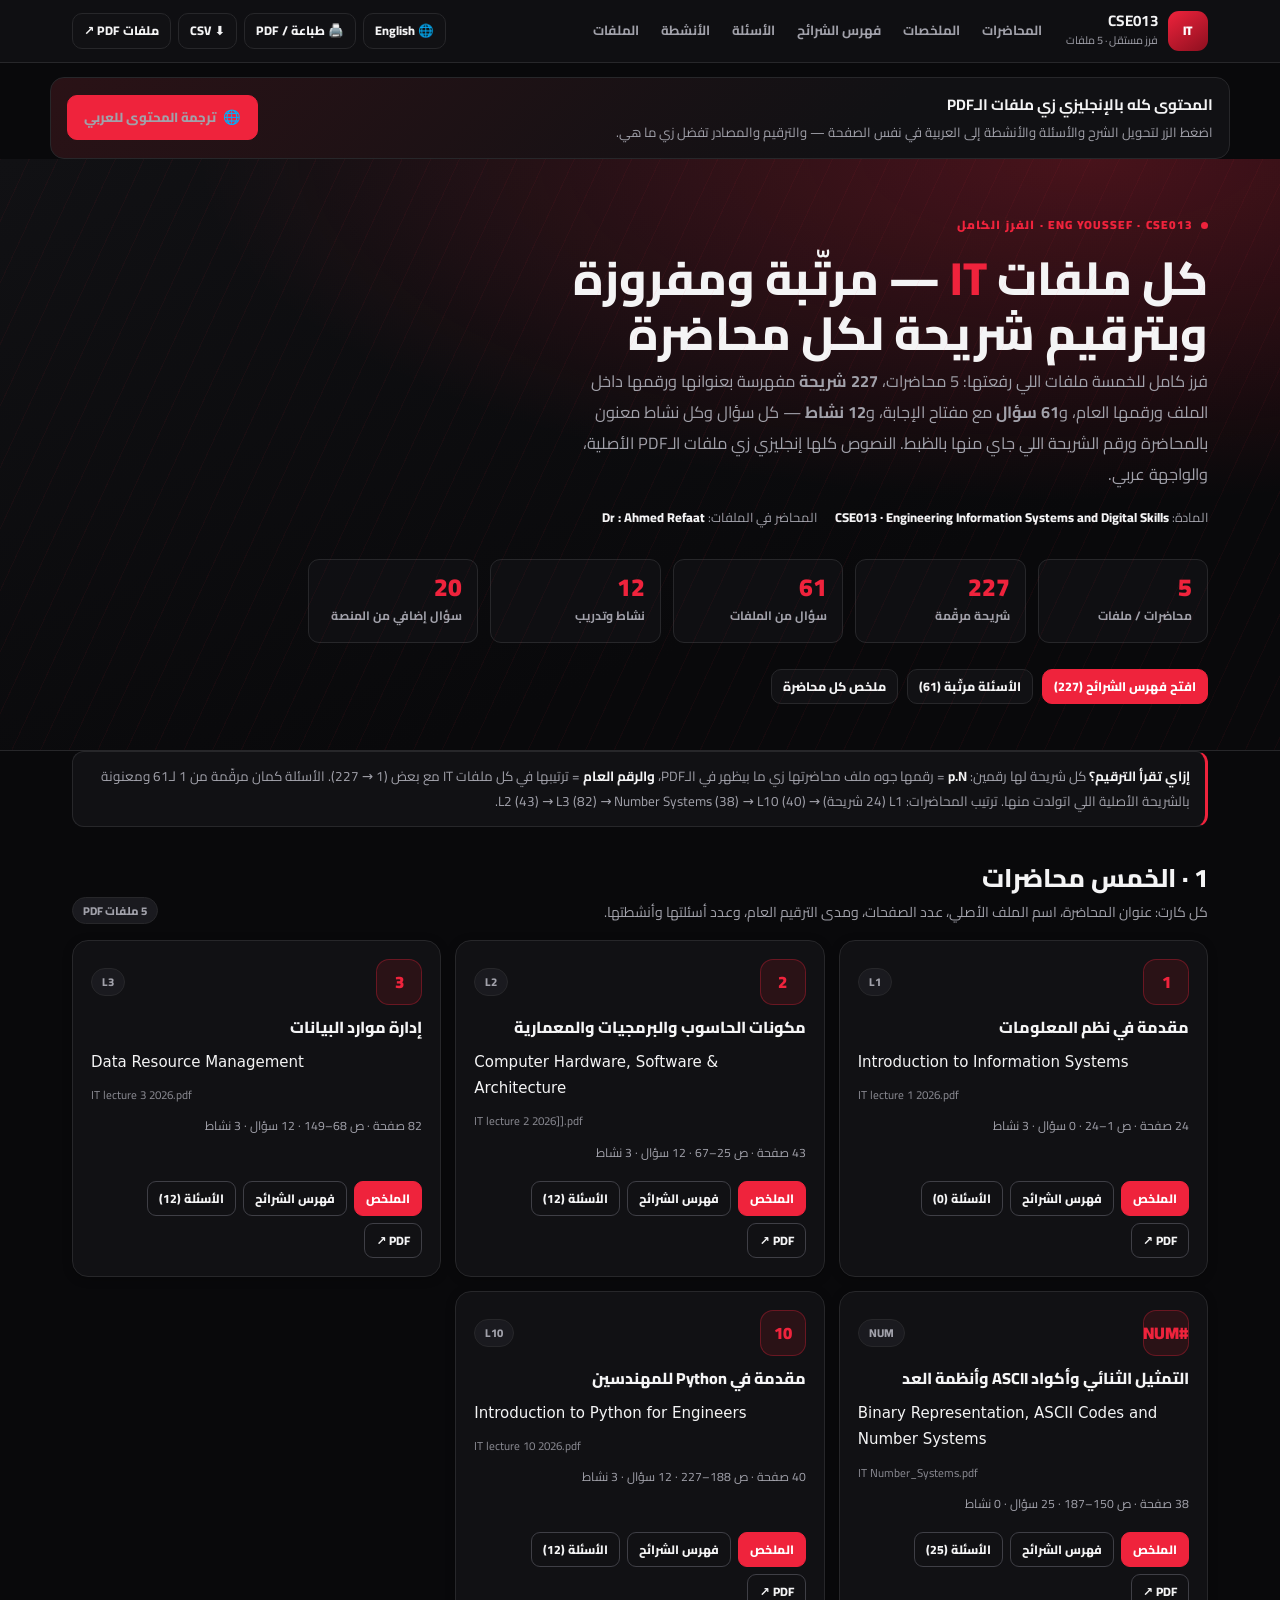
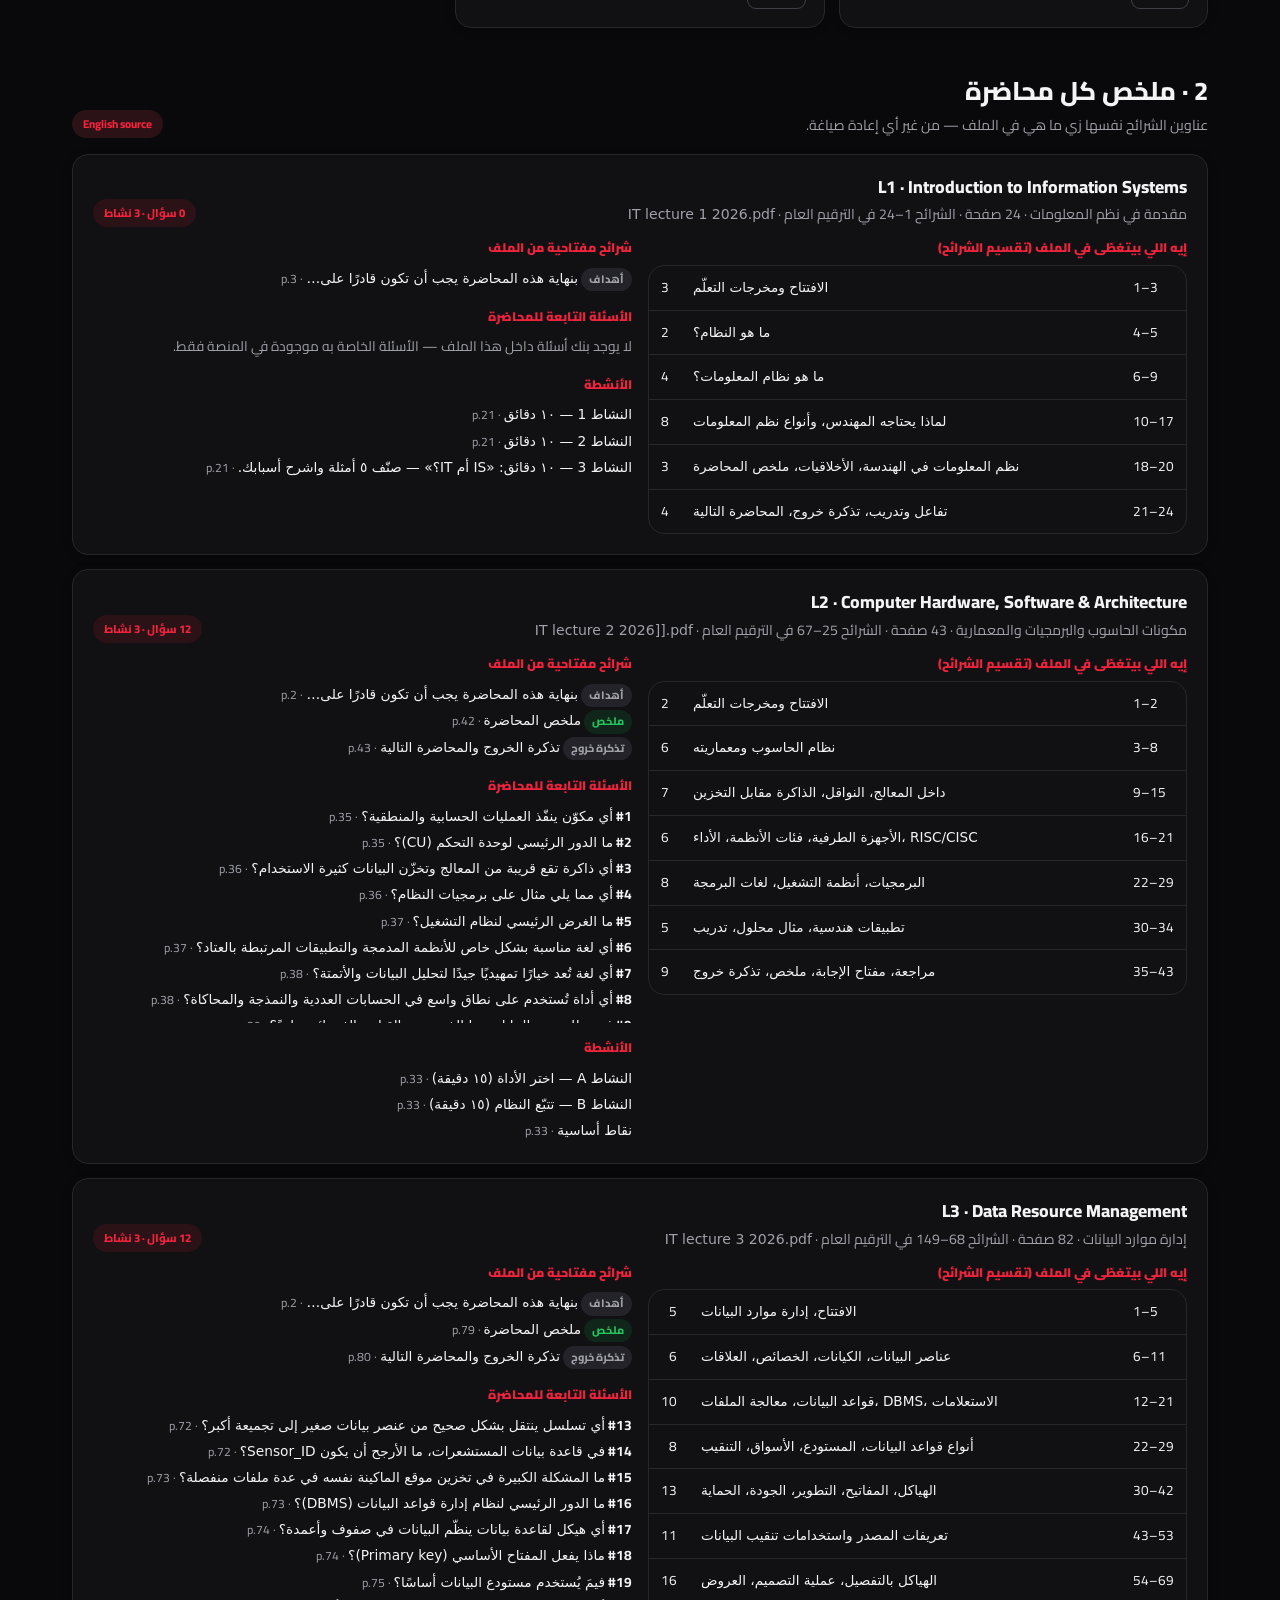
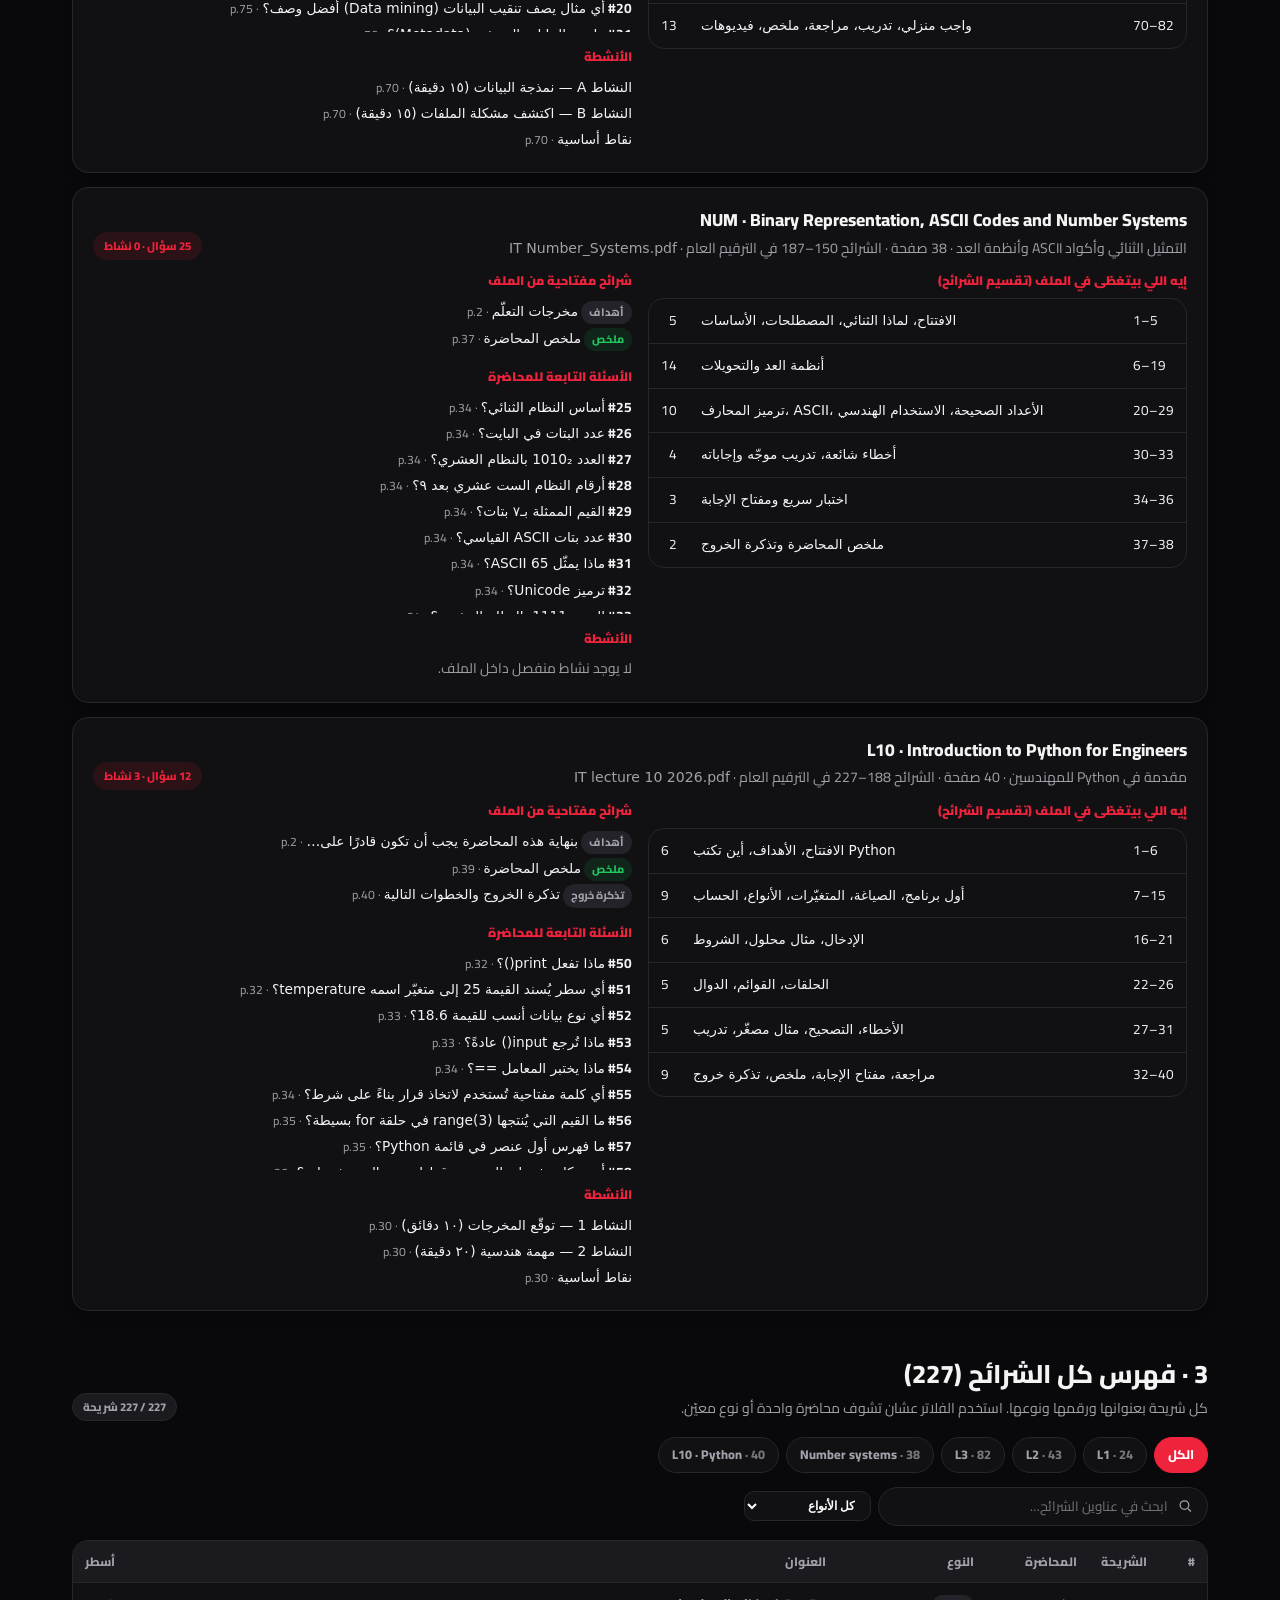
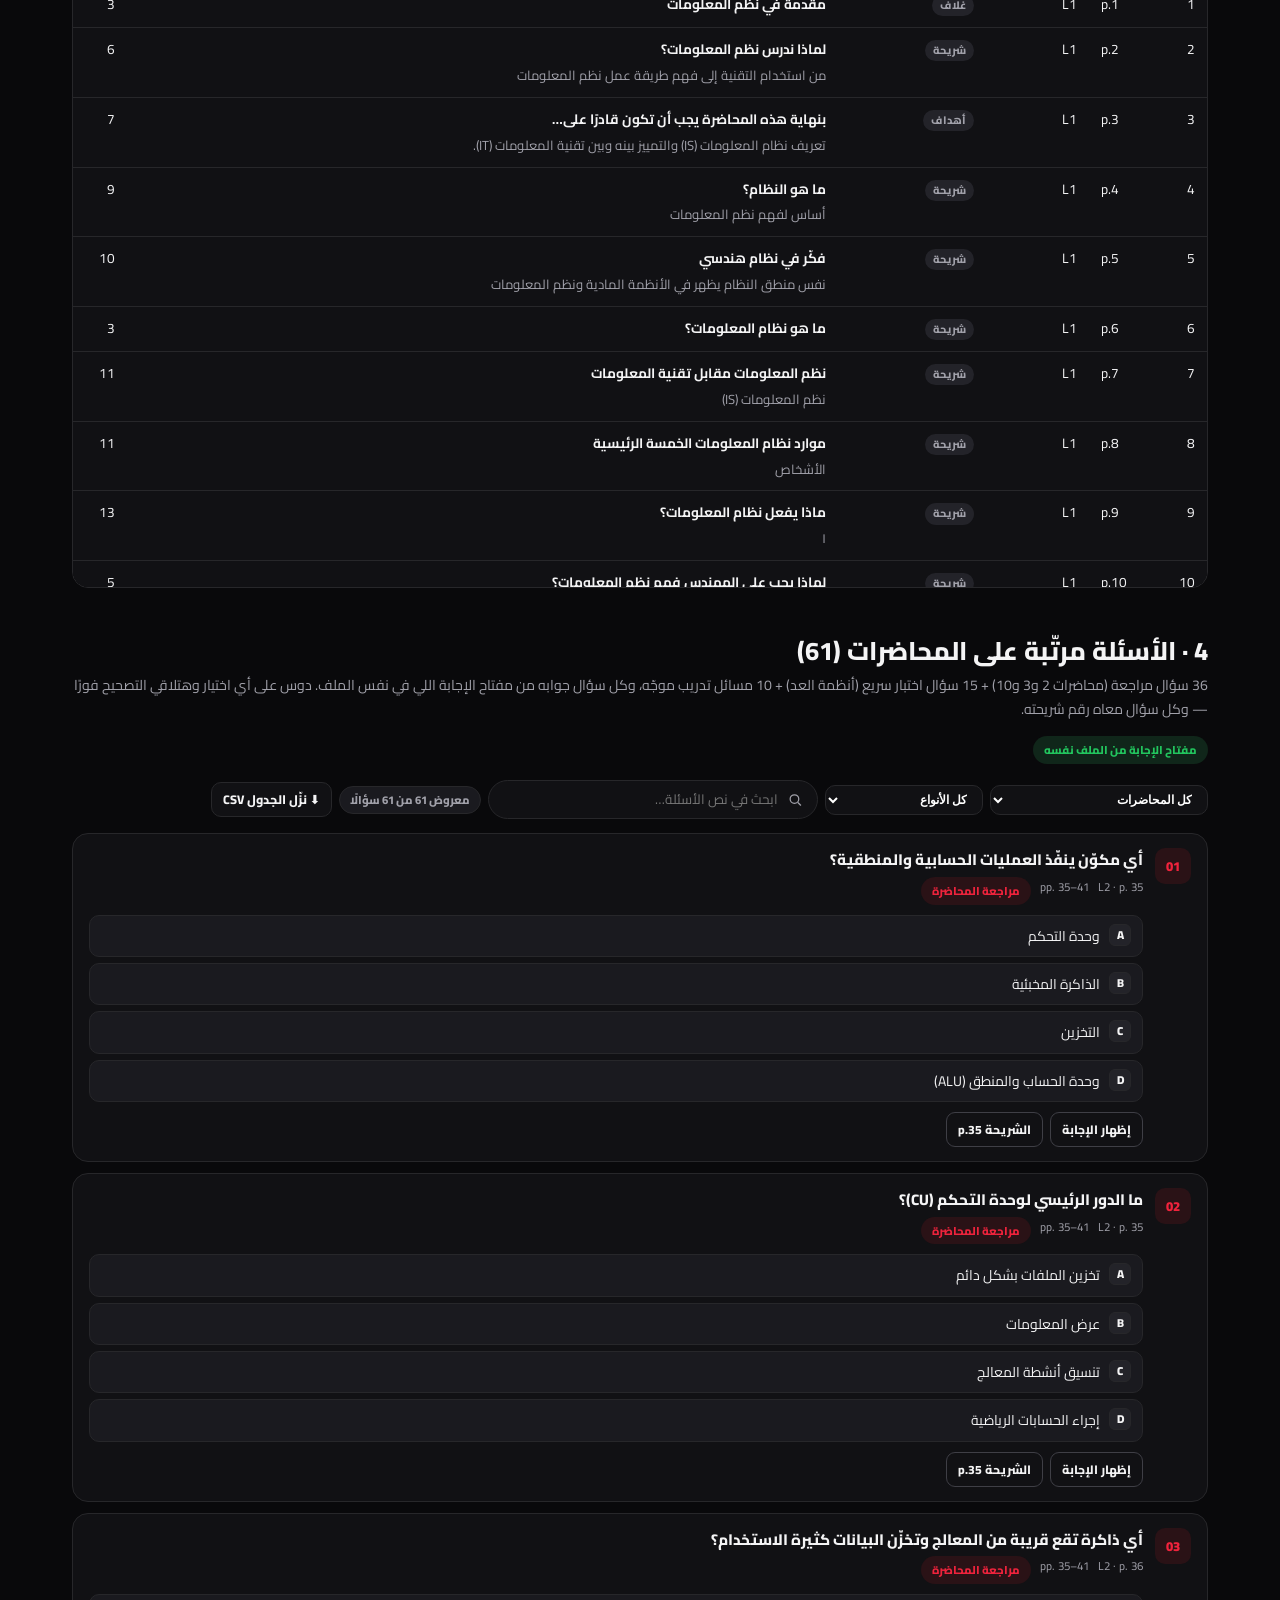
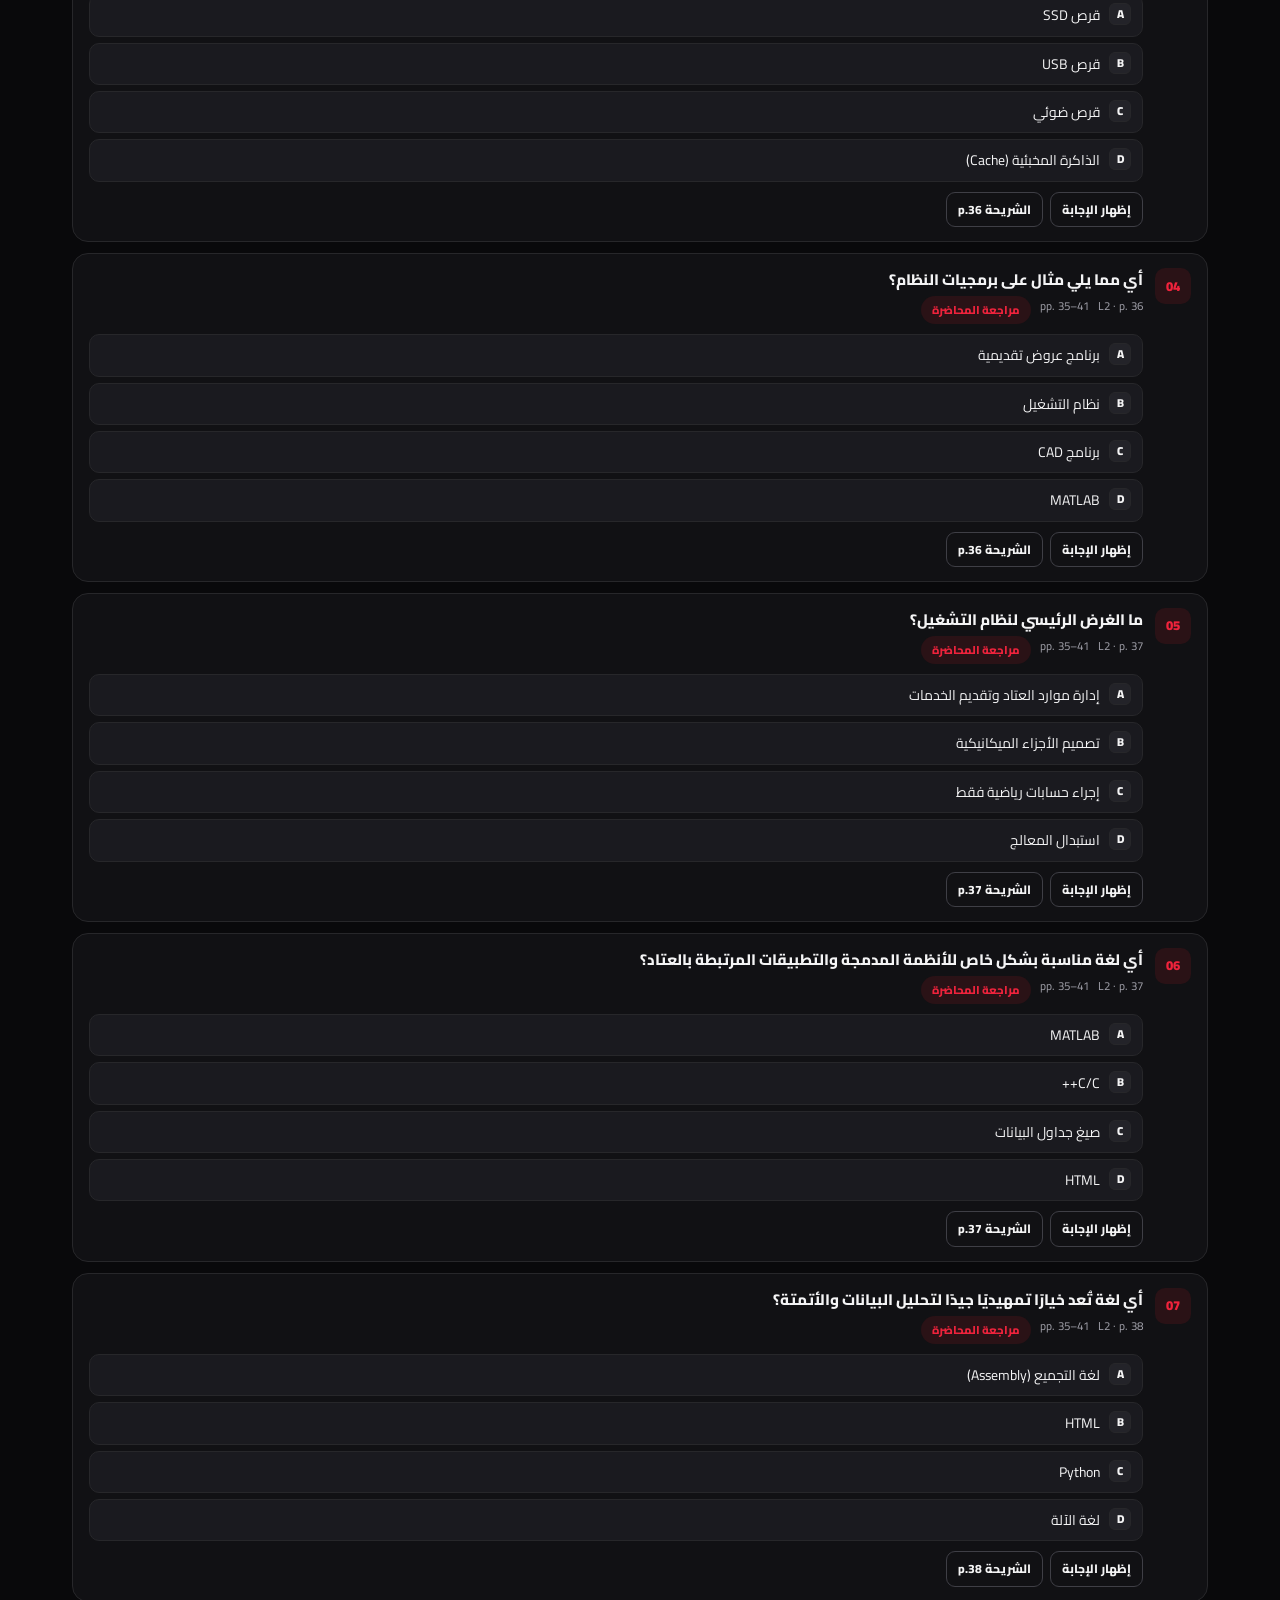
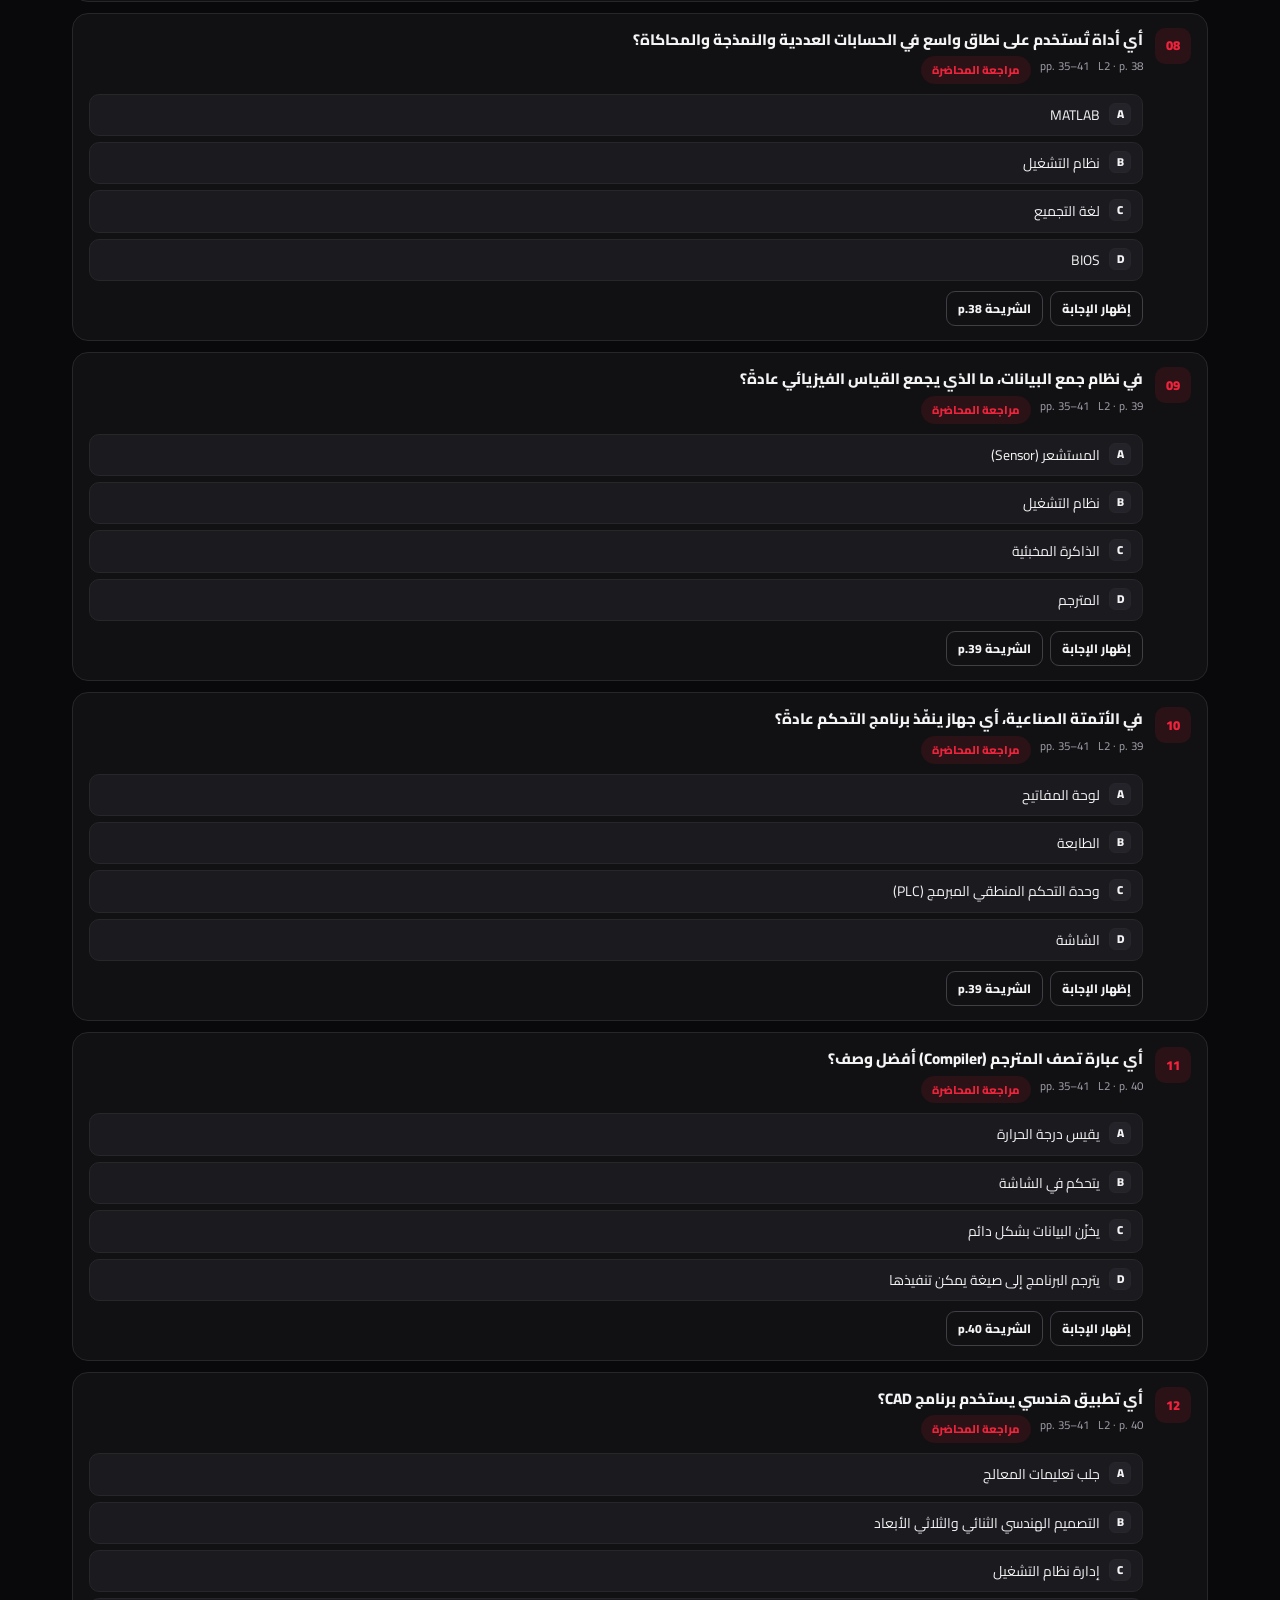
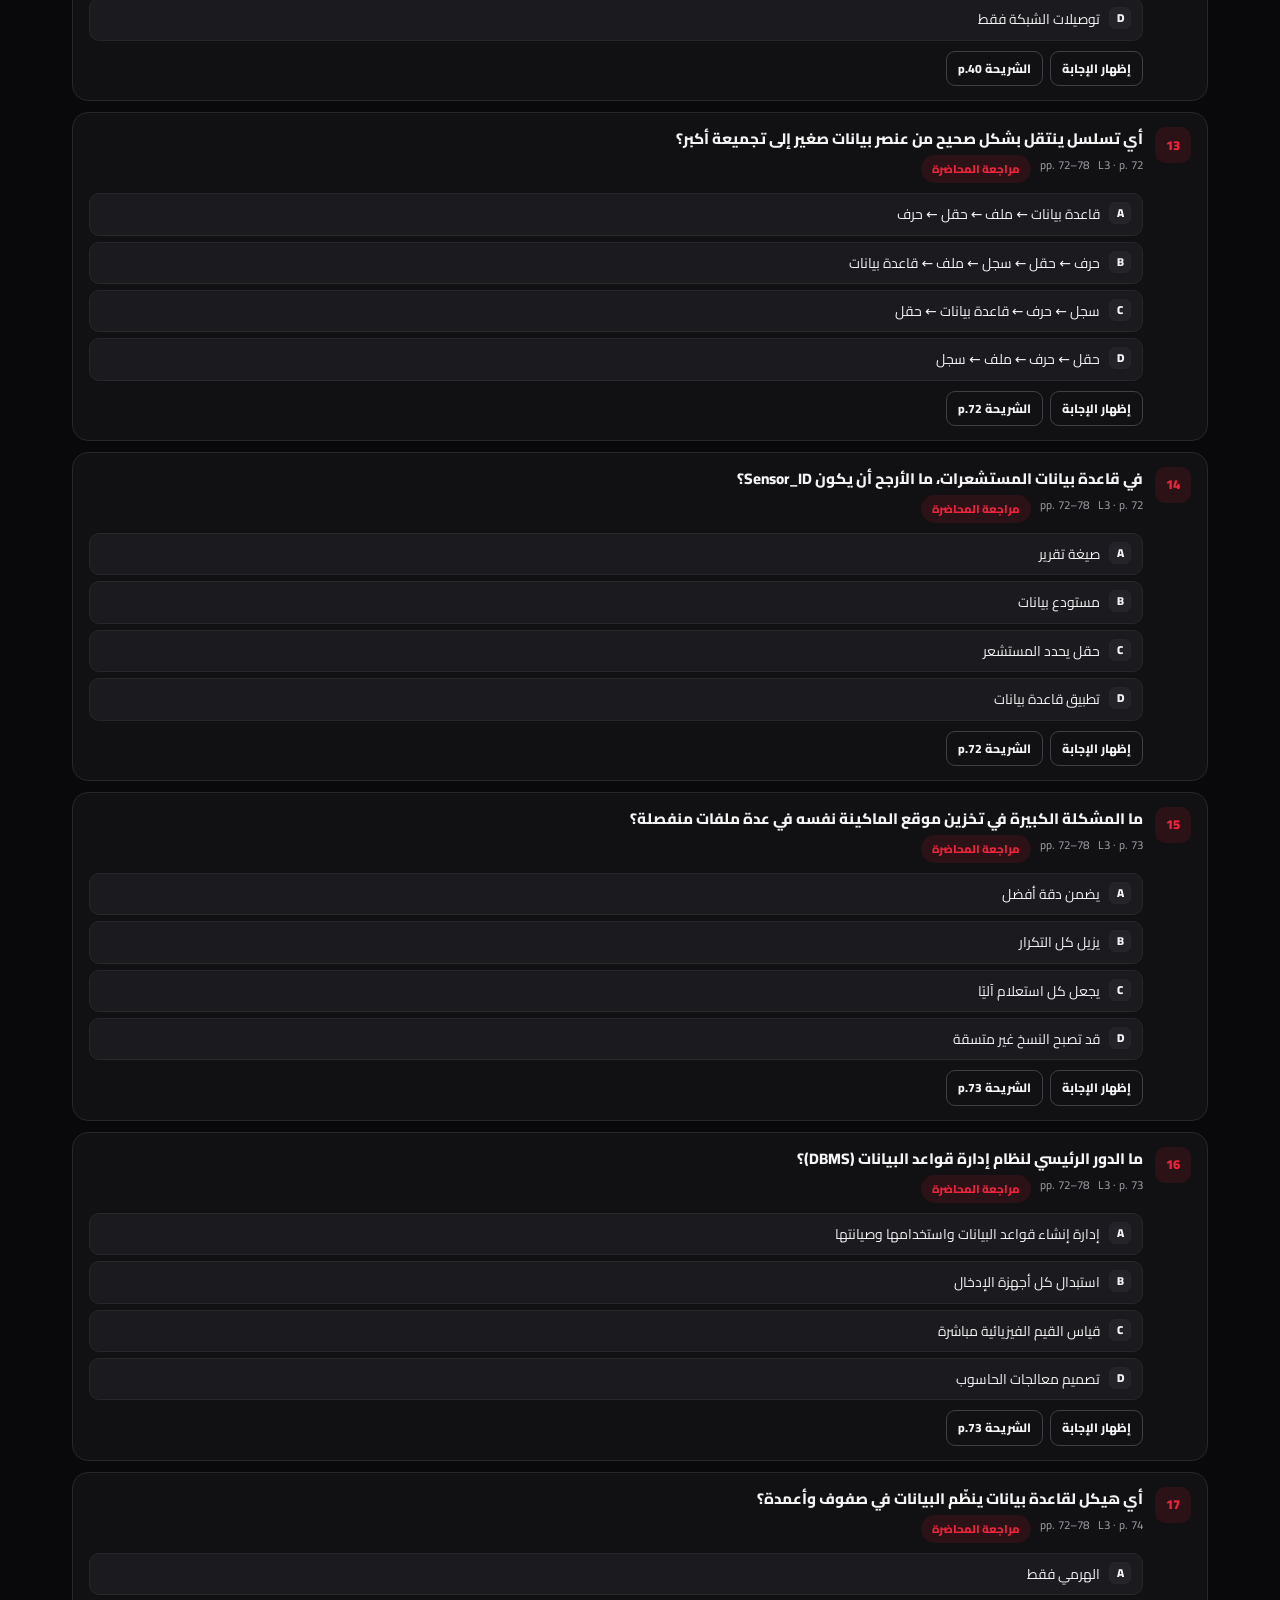
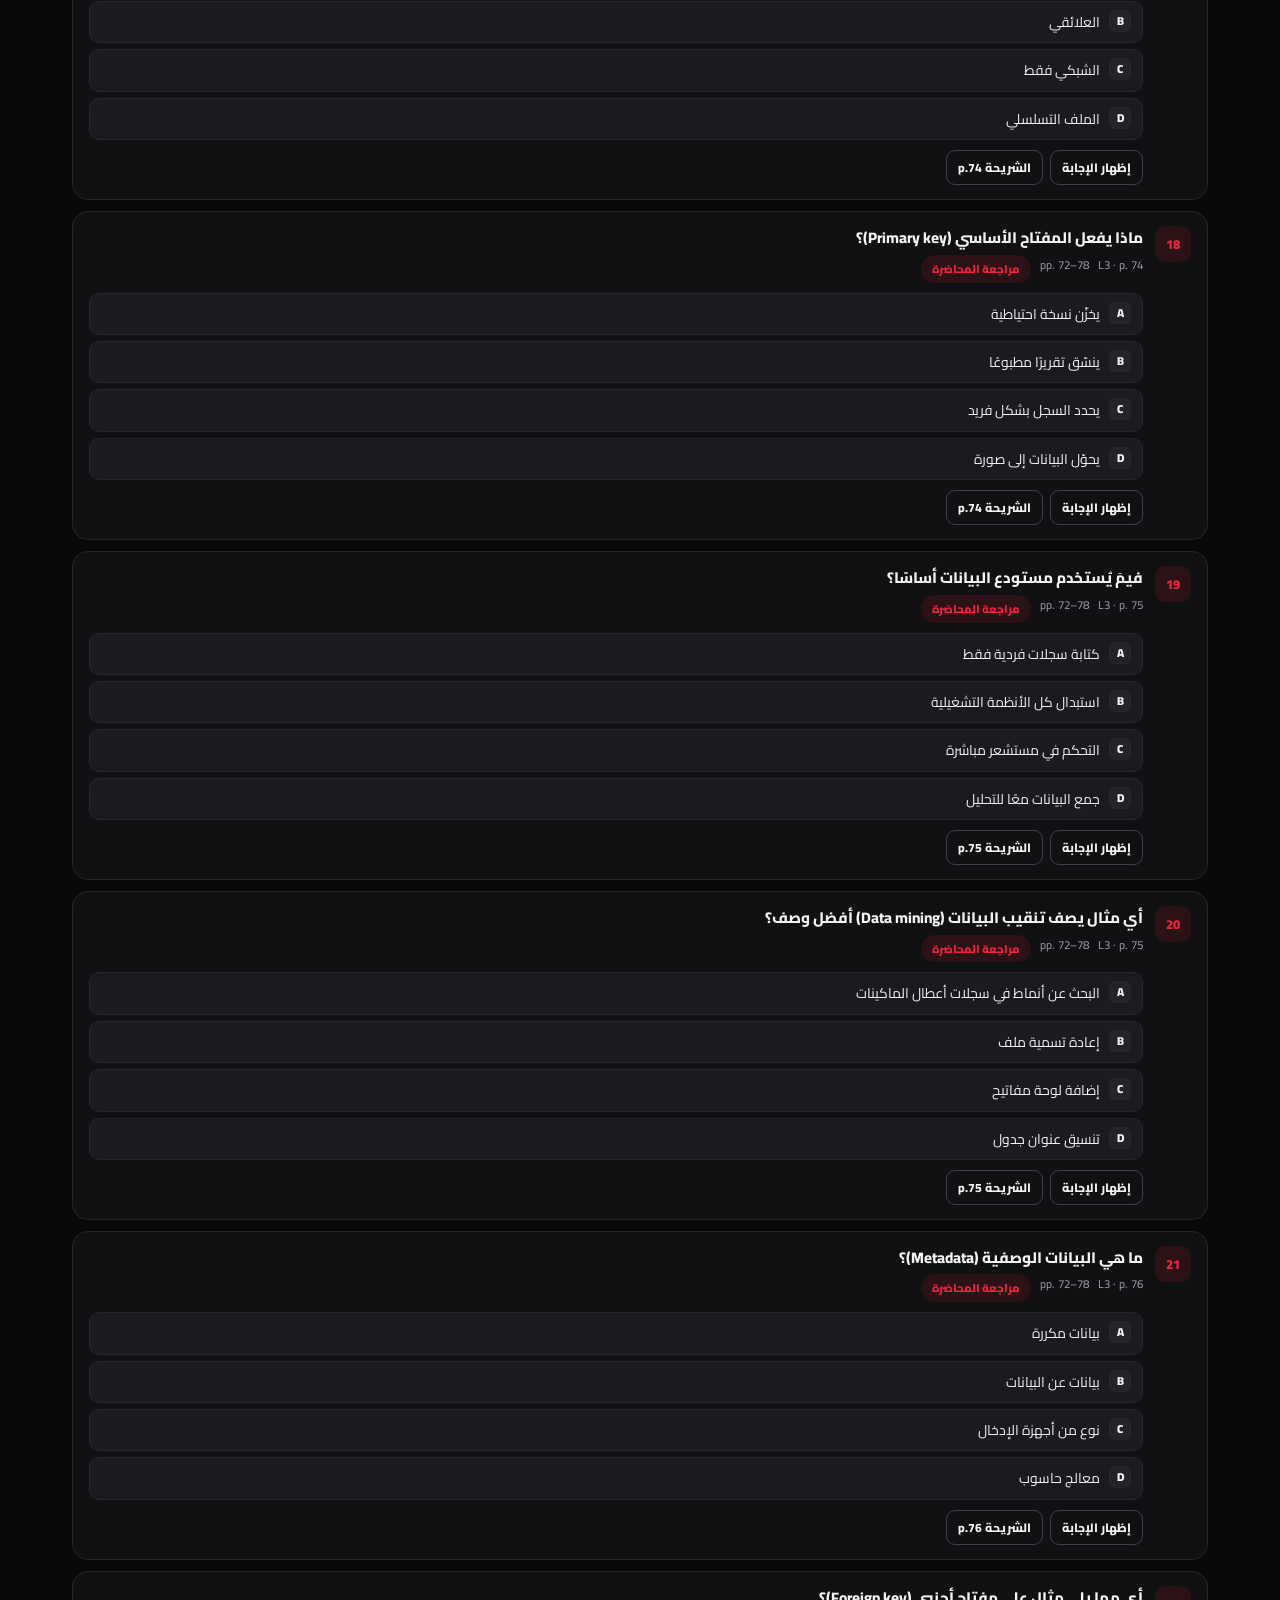
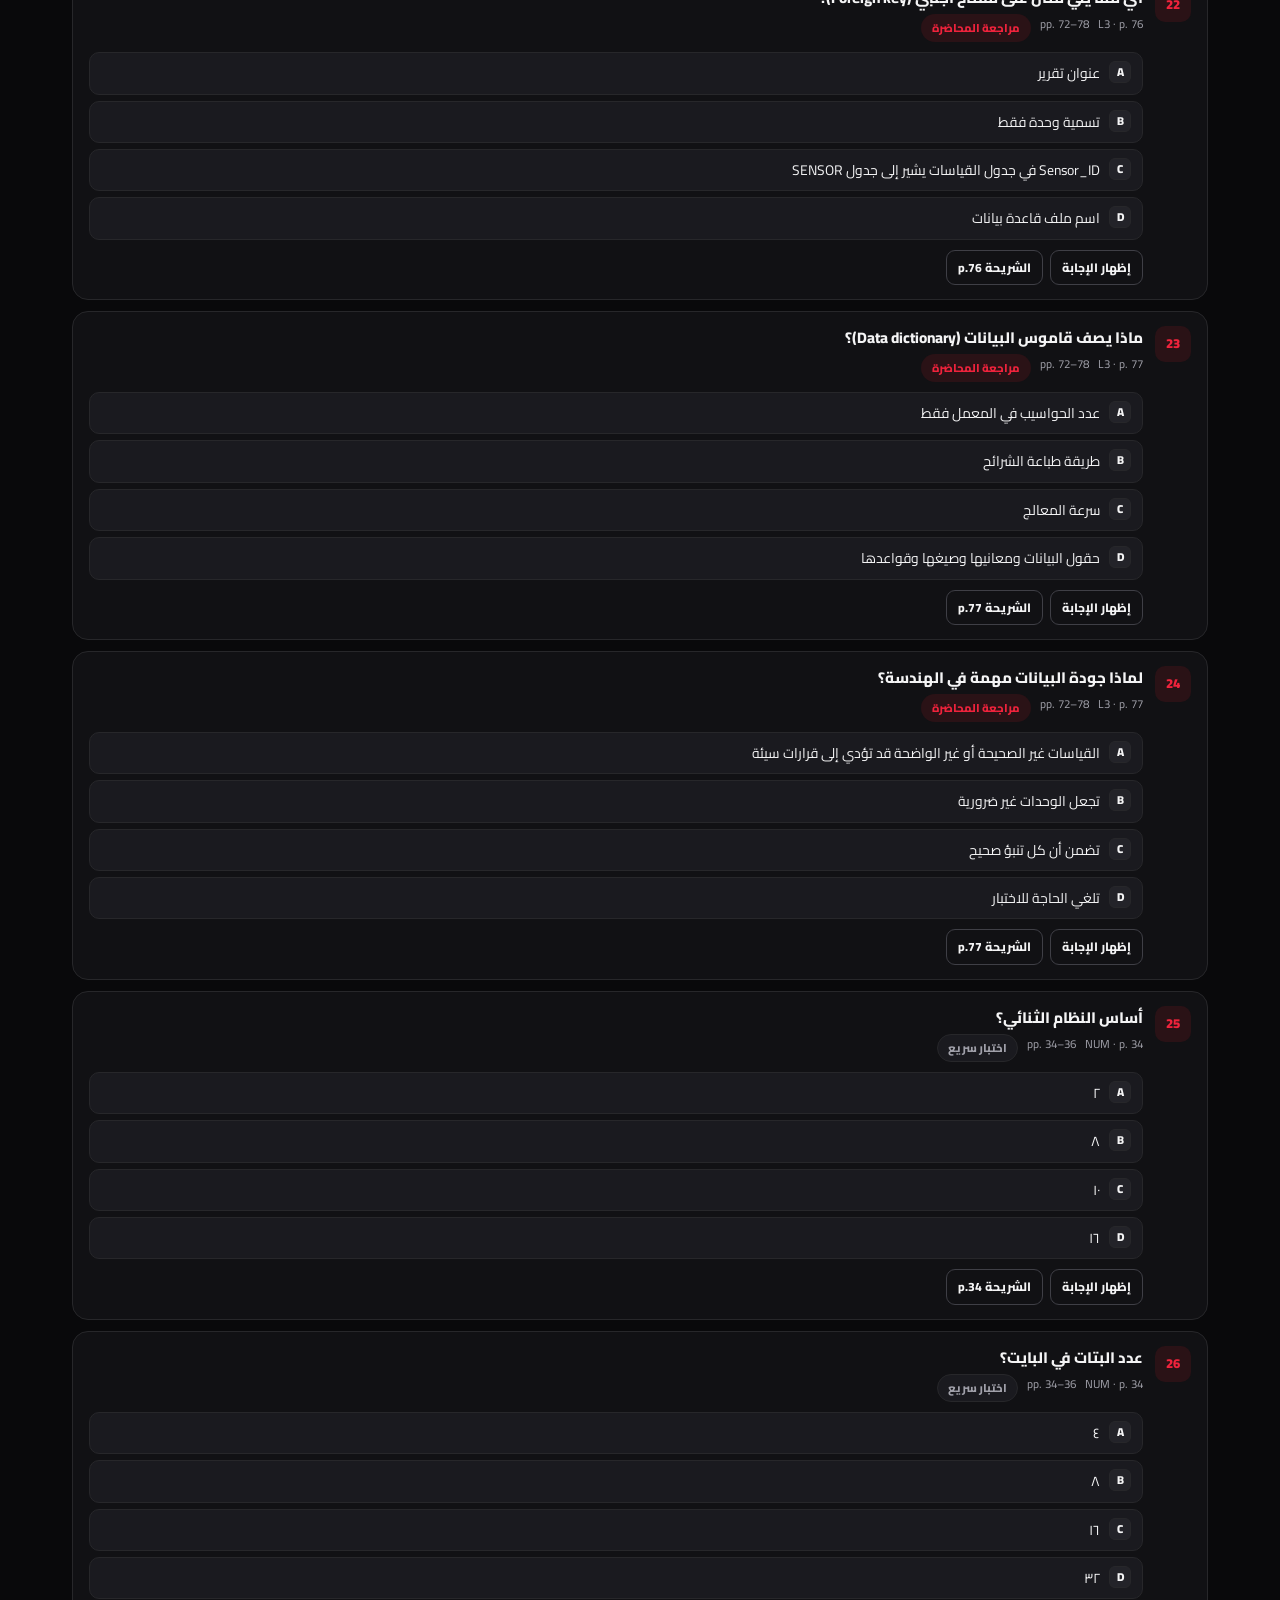
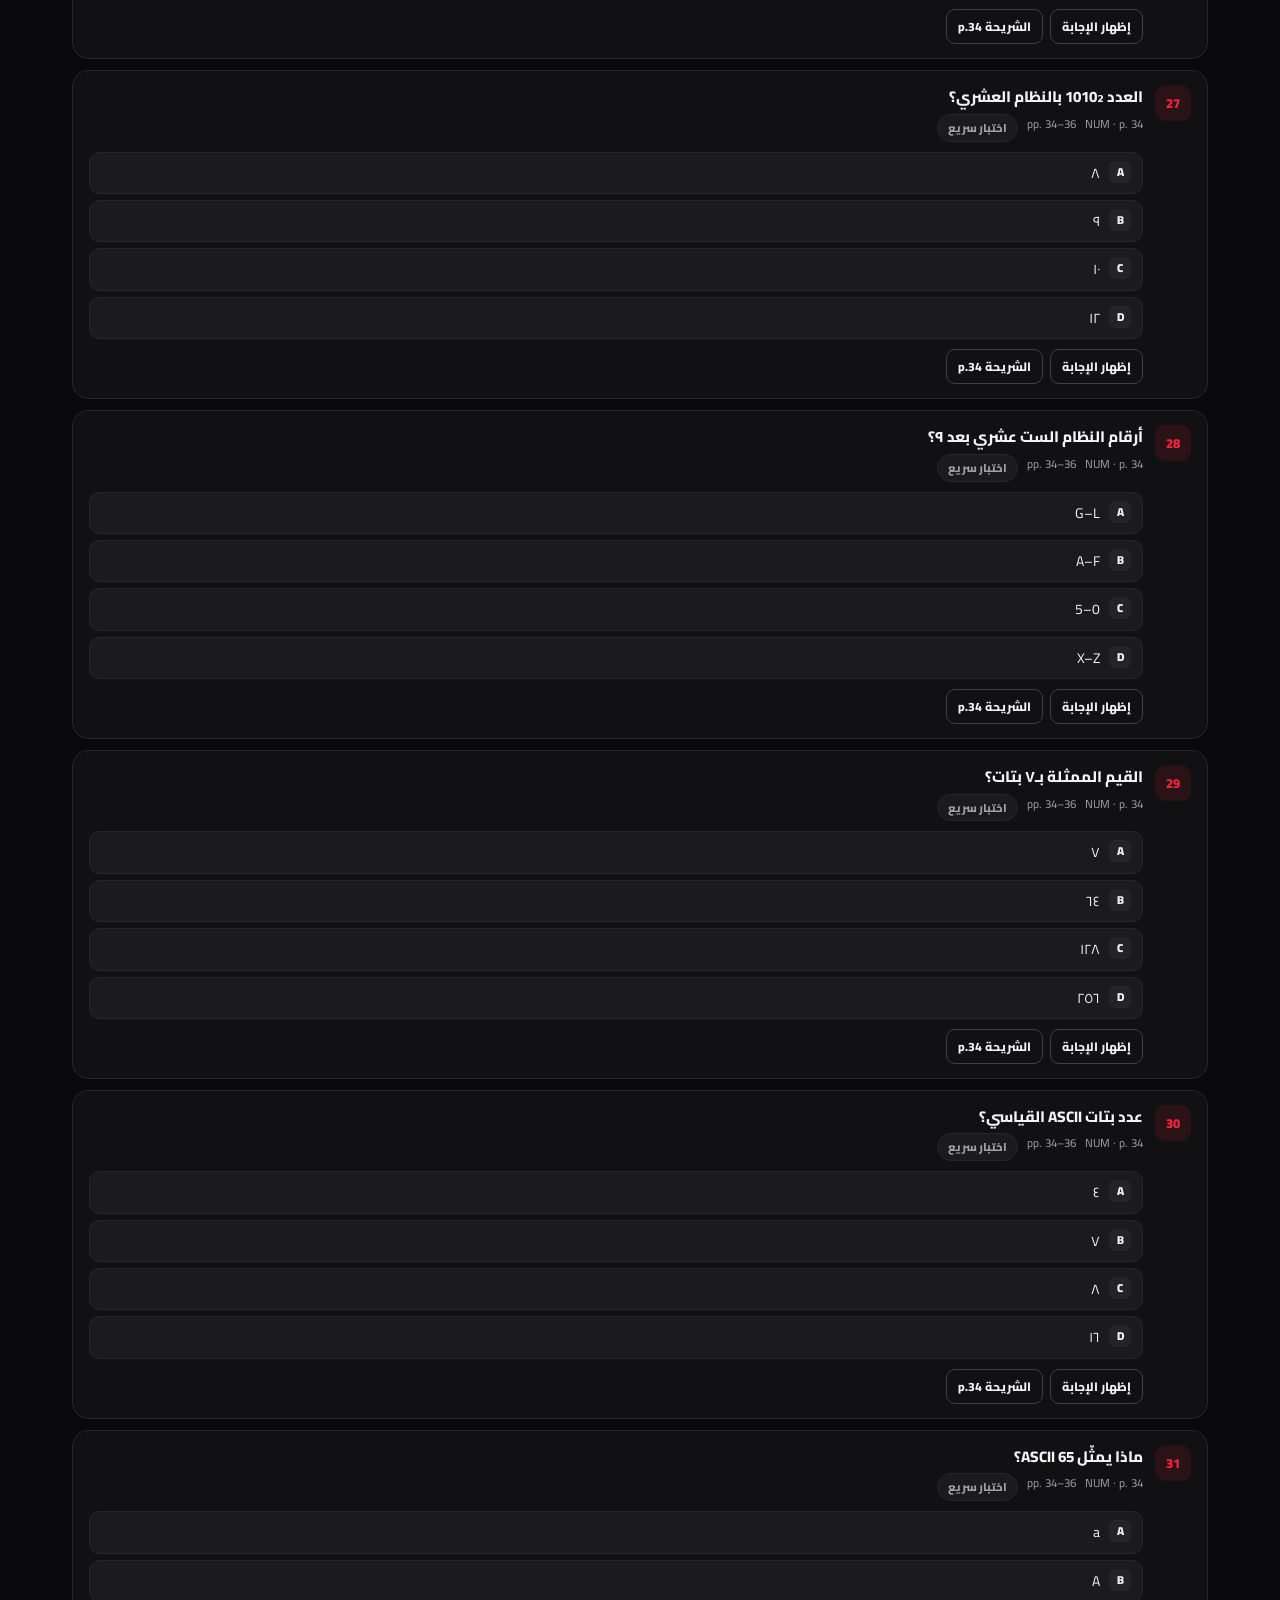
==== commit 002ed602: "it-sort: translate the summary block too Question lists, activity lists and coverage tables inside e" ====
--- a/it-sort/index.html
+++ b/it-sort/index.html
@@ -731,19 +731,33 @@
     if(!sp.dataset.en){sp.dataset.en=sp.innerHTML;}
     if(en){sp.innerHTML=sp.dataset.en;sp.setAttribute('dir','ltr');}
     else{
-      var txt=sp.dataset.en.replace(/<[^>]+>/g,'').replace(/&amp;/g,'&').trim();
-      var hit=null;
-      for(var lid in TR.pages){
-        for(var n=0;n<TR.pages[lid].length;n++){
-          if(TR.pages[lid][n][0]===txt){hit=TR.pages[lid][n][0];}
-        }
-      }
-      // try page-title lookup by scanning the page list
-      if(!hit){hit=findPageTitle(txt);}
+      var txt=sp.dataset.en.replace(/<[^>]+>/g,'').replace(/&amp;/g,'&').replace(/&quot;/g,'"').trim();
+      var hit=lookupAr(txt);
       if(hit){sp.innerHTML=esc(hit);sp.removeAttribute('dir');}
       else{sp.innerHTML=sp.dataset.en;}
     }
   }
+}
+function lookupAr(txt){
+  var p=findPageTitle(txt);
+  if(p)return p;
+  for(var i=0;i<QLIST.length;i++){
+    if((QLIST[i].stem||'').trim()===txt){
+      var t=qT(QLIST[i].gid);
+      if(t&&t[0])return t[0];
+    }
+  }
+  for(var l=0;l<ORDER.length;l++){
+    var lid=ORDER[l];
+    var list=ACT.filter(function(x){return x.lecture===lid;});
+    for(var k=0;k<list.length;k++){
+      if((list[k].title||'').trim()===txt){
+        var ta=aT(lid,k);
+        if(ta&&ta[0])return ta[0];
+      }
+    }
+  }
+  return null;
 }
 function findPageTitle(enTitle){
   for(var b=0;b<DATA.pages.length;b++){
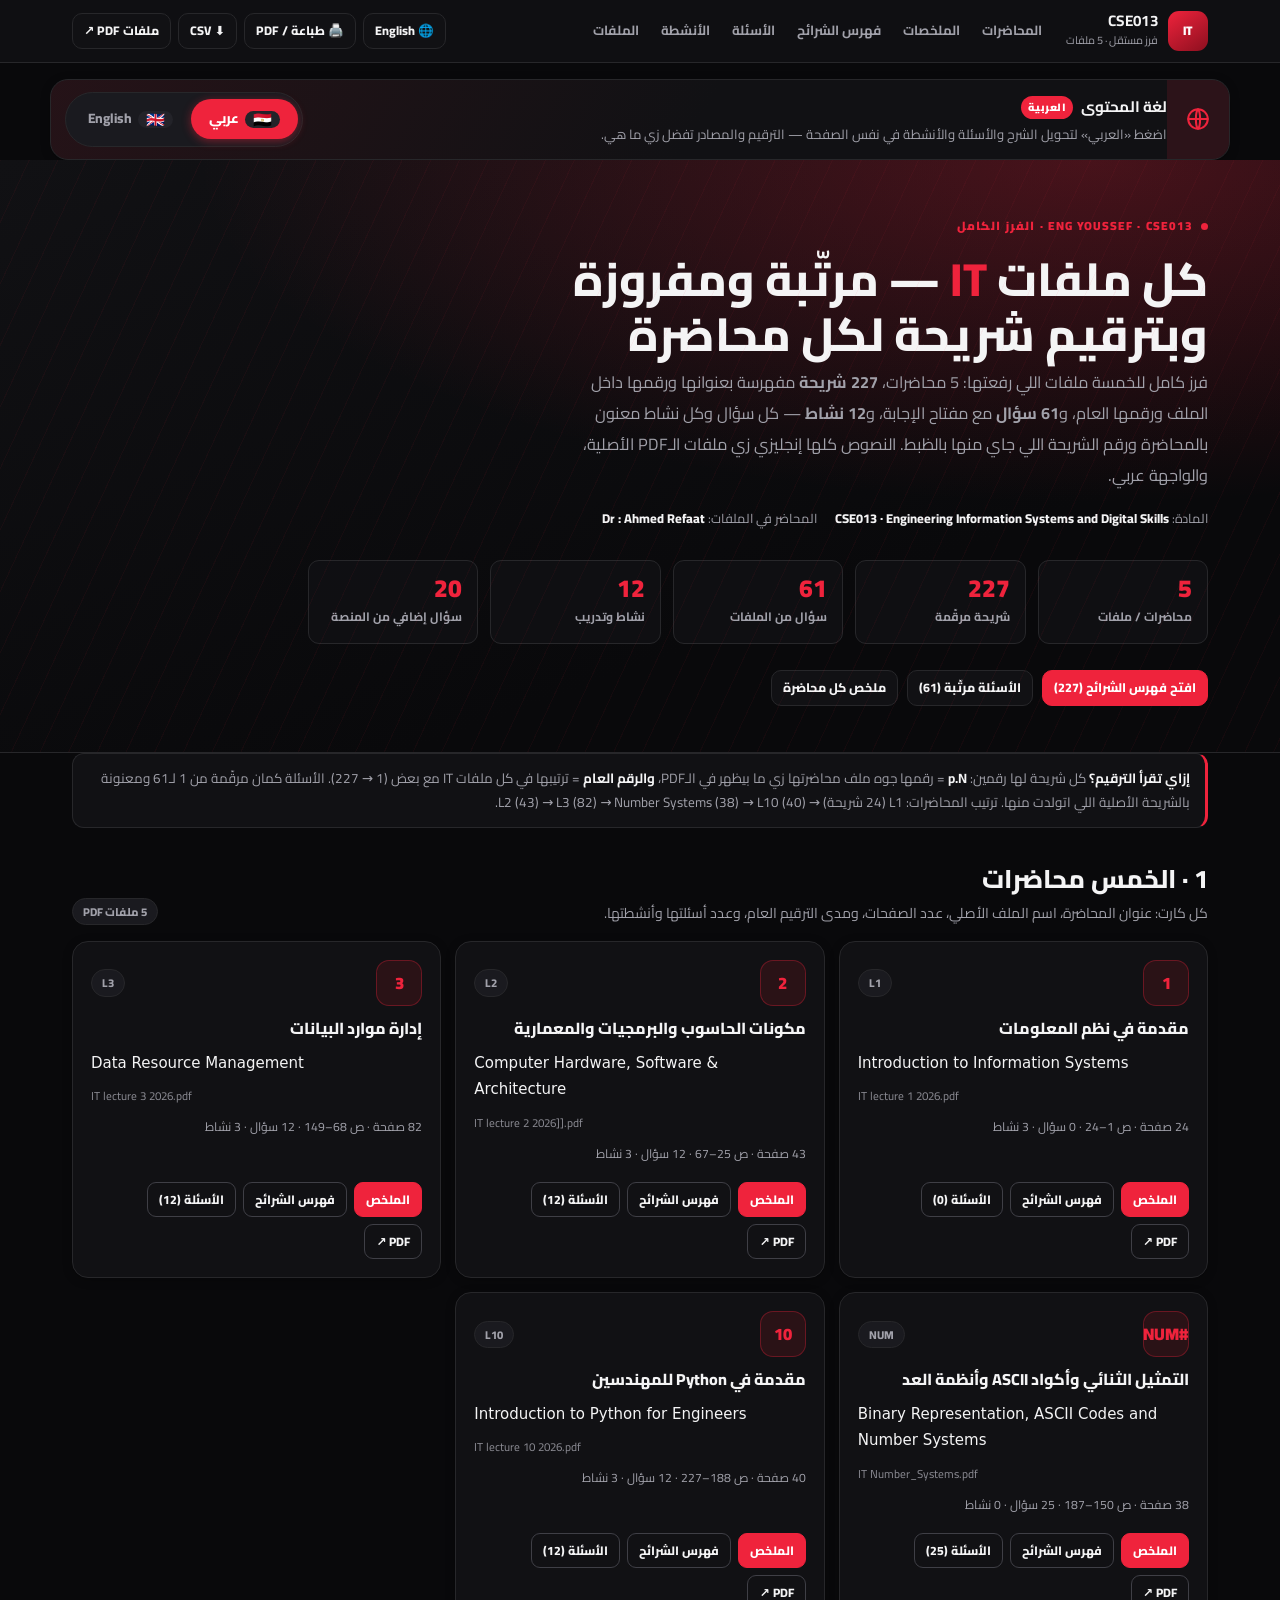
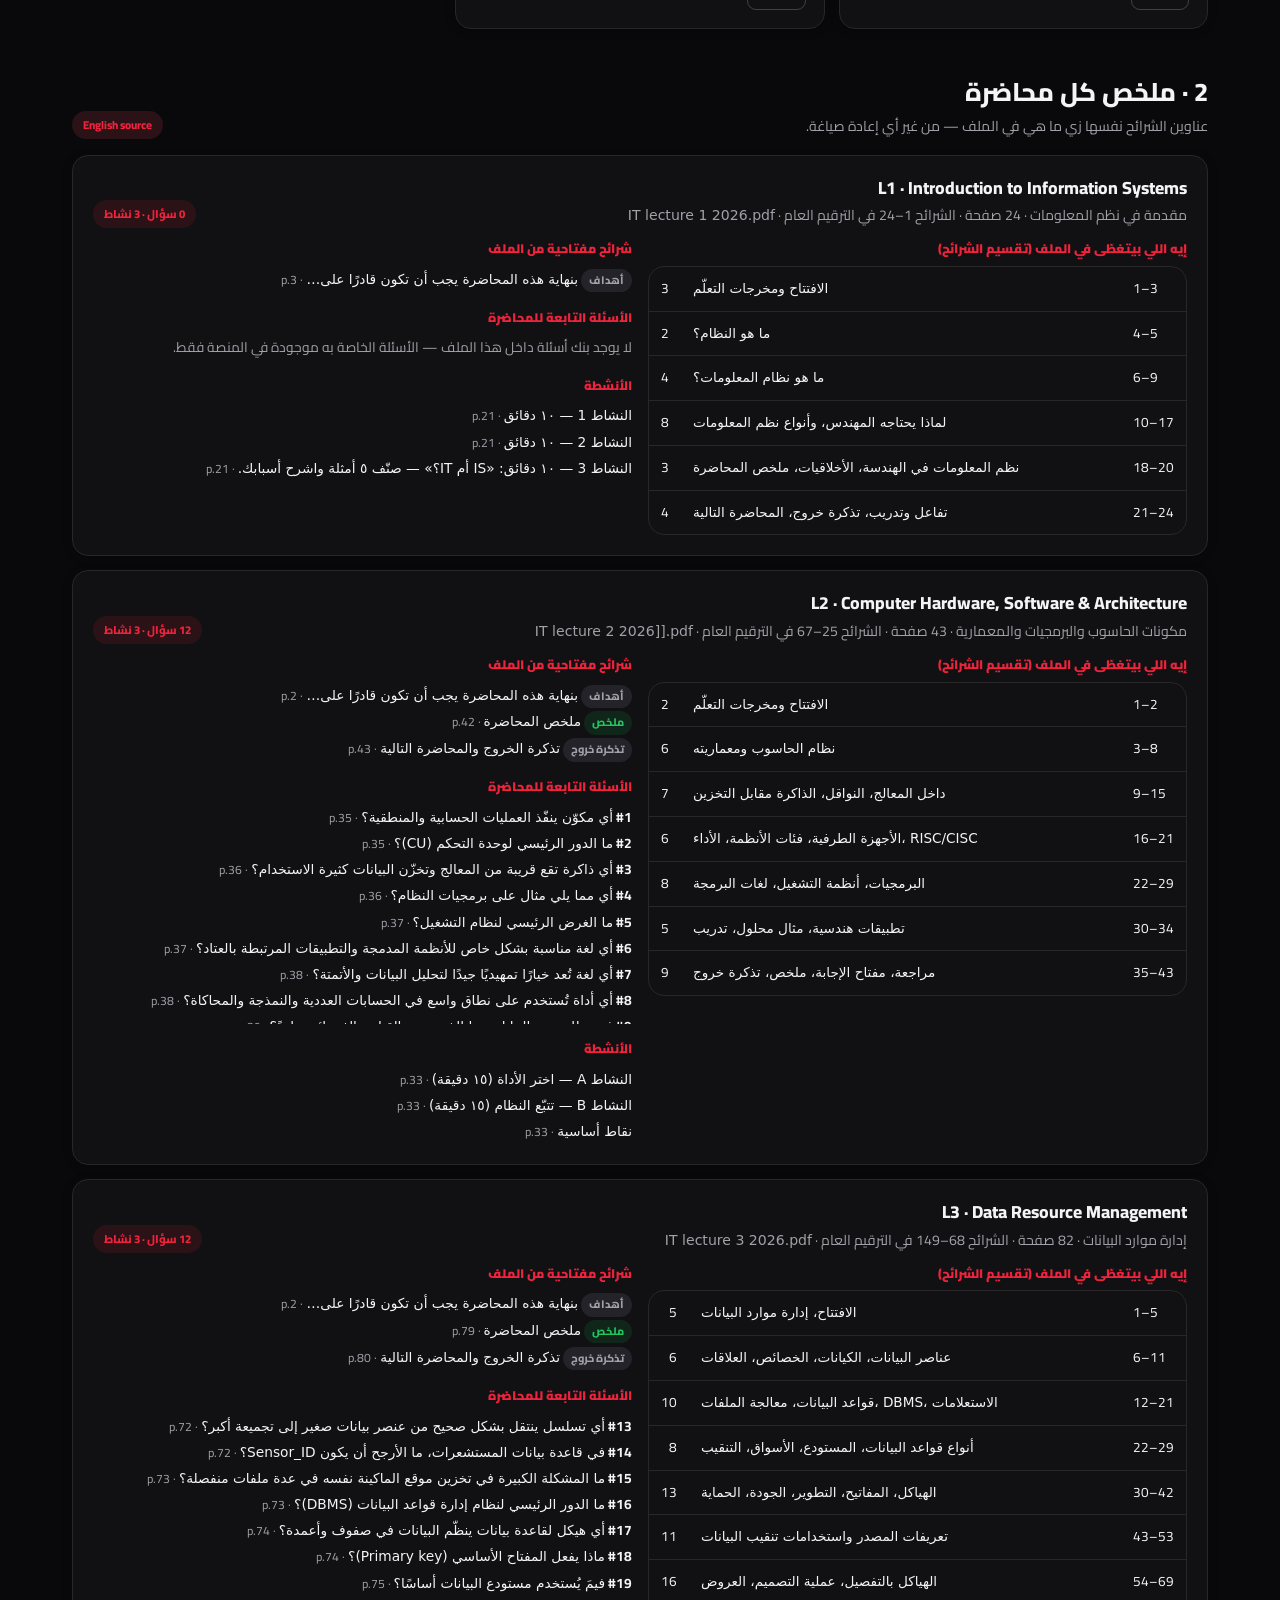
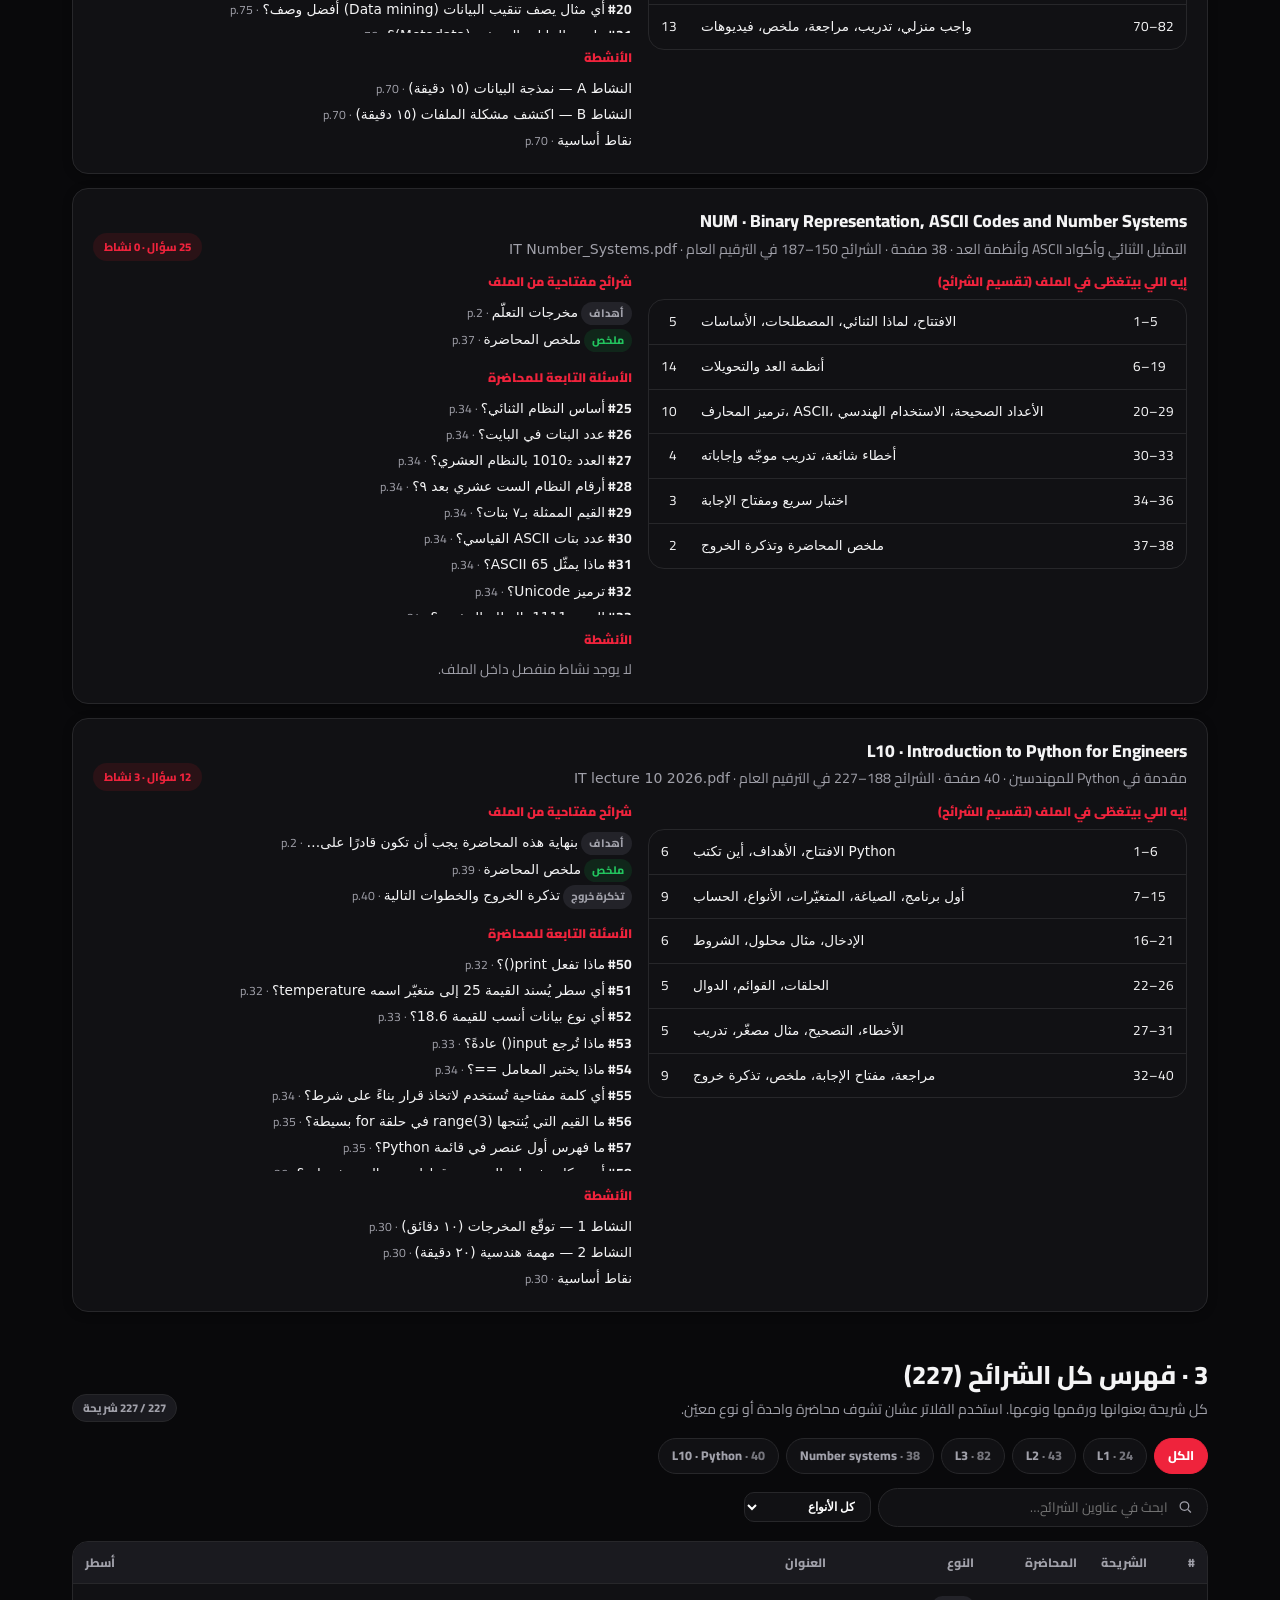
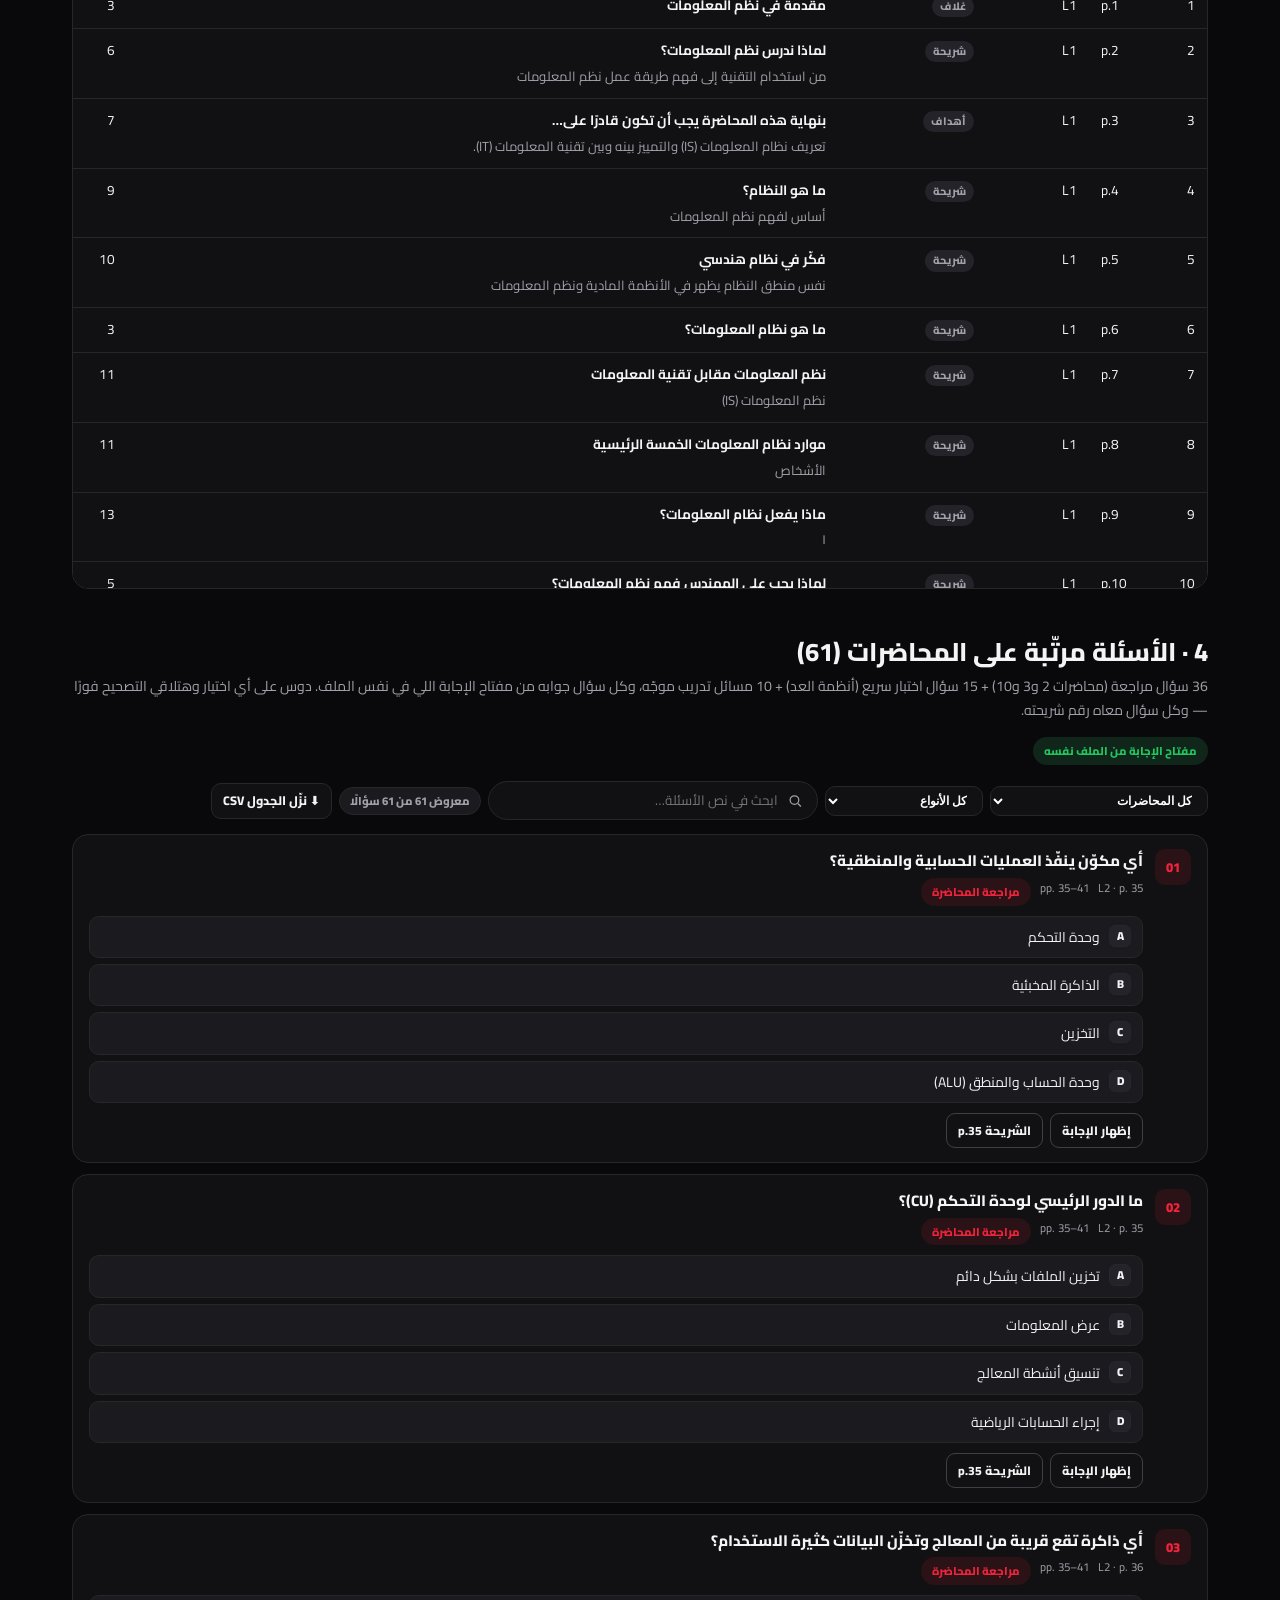
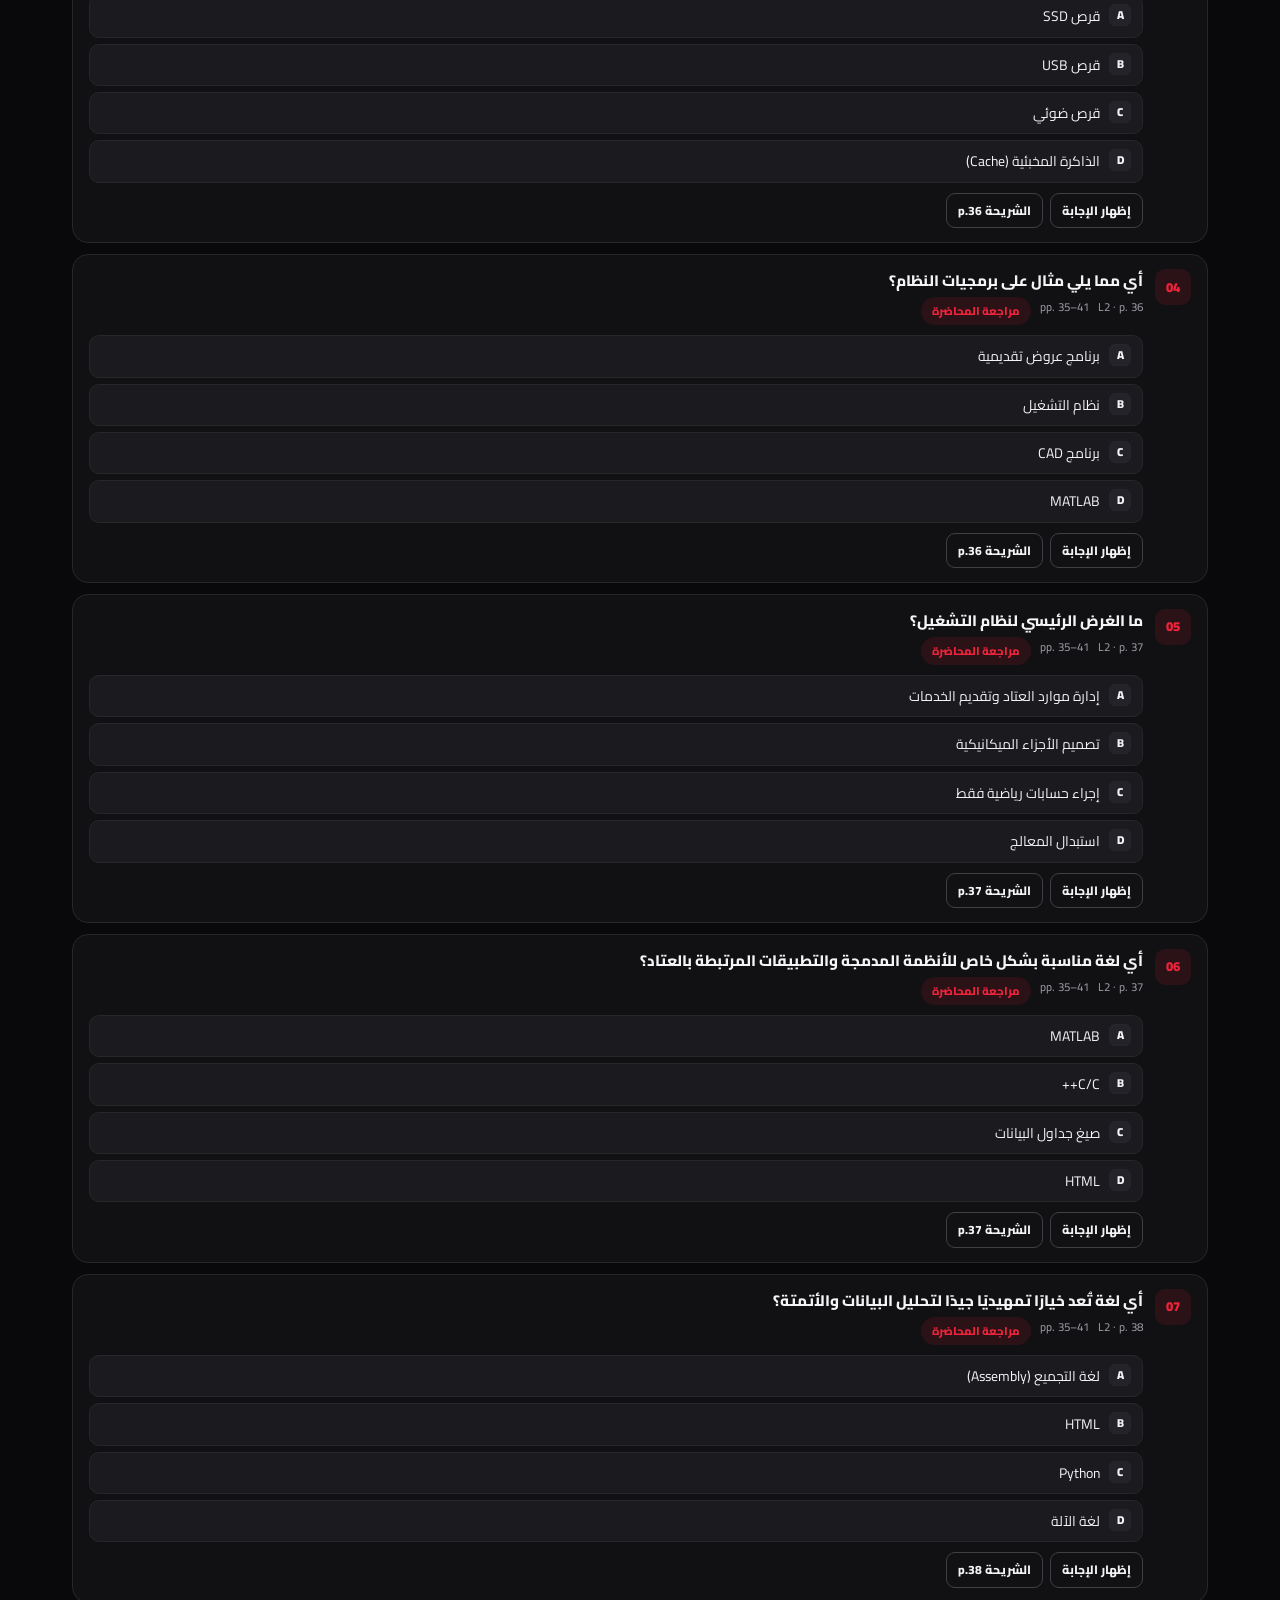
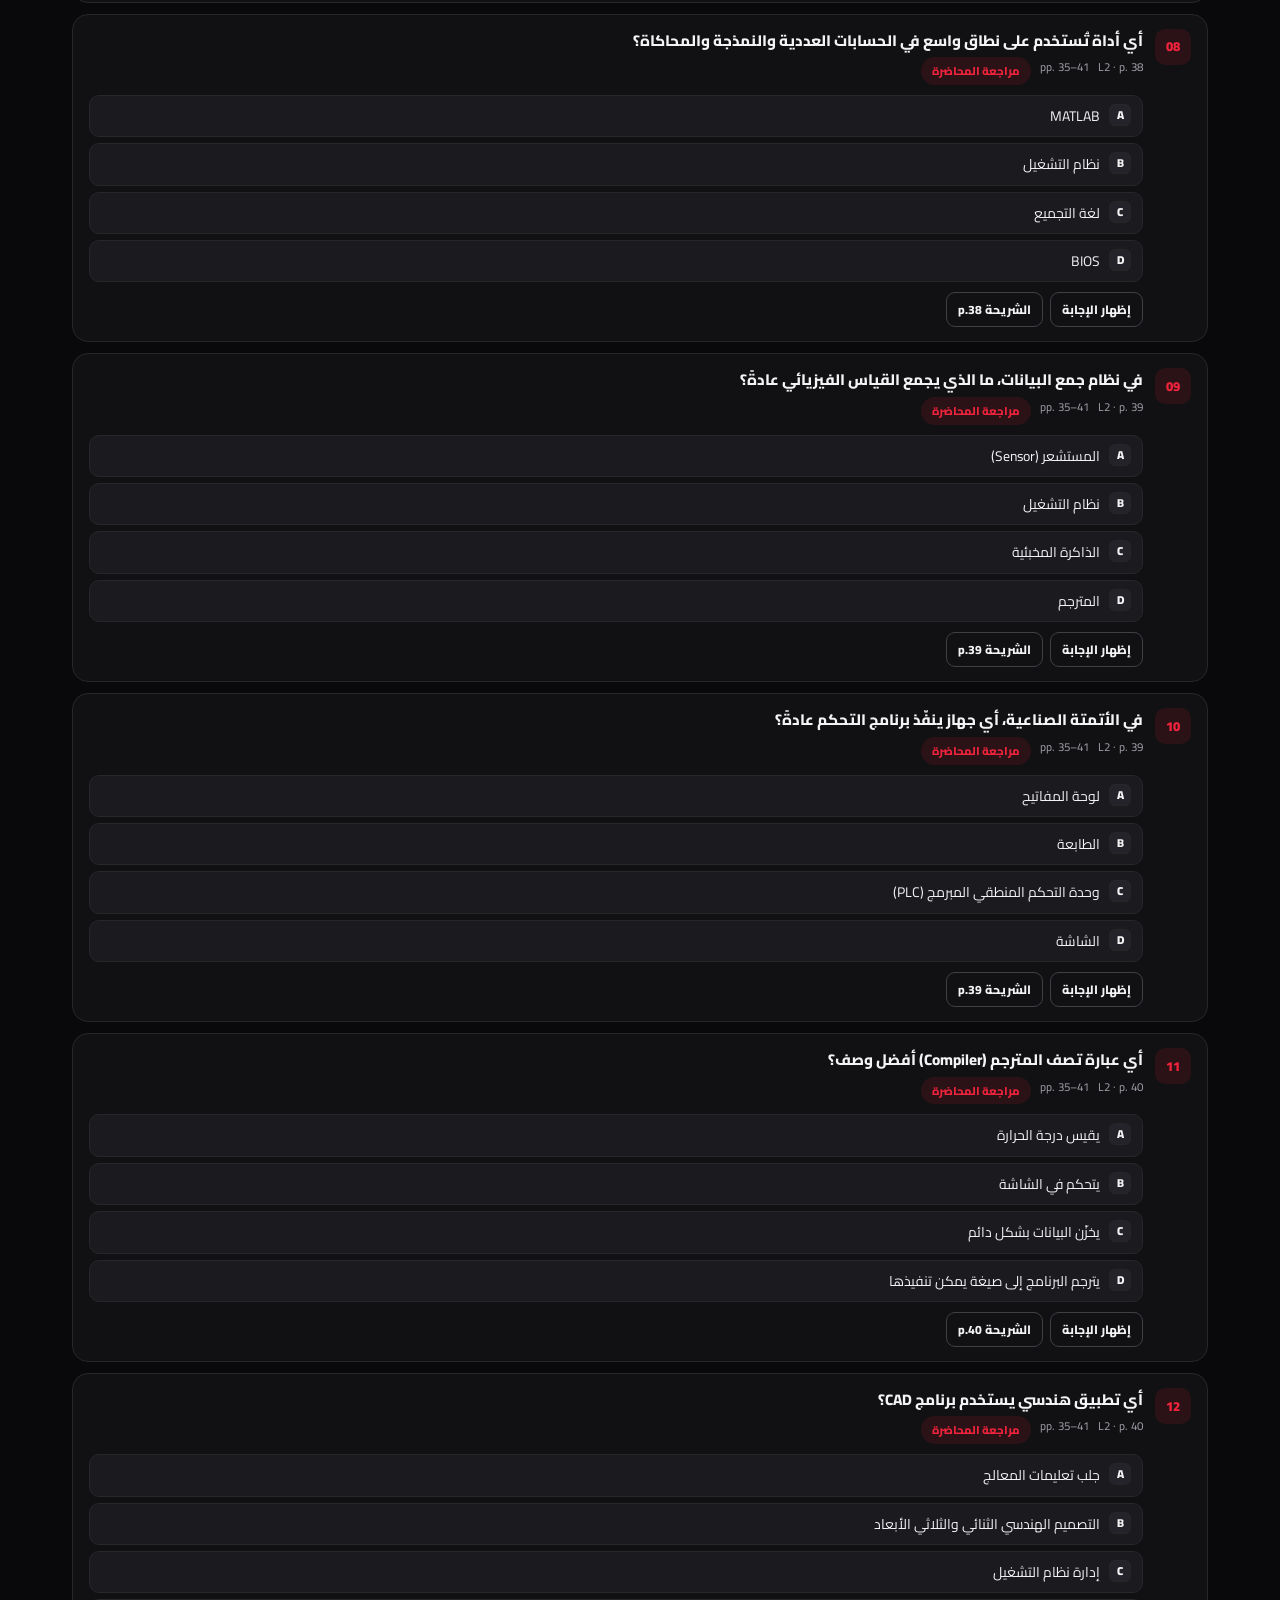
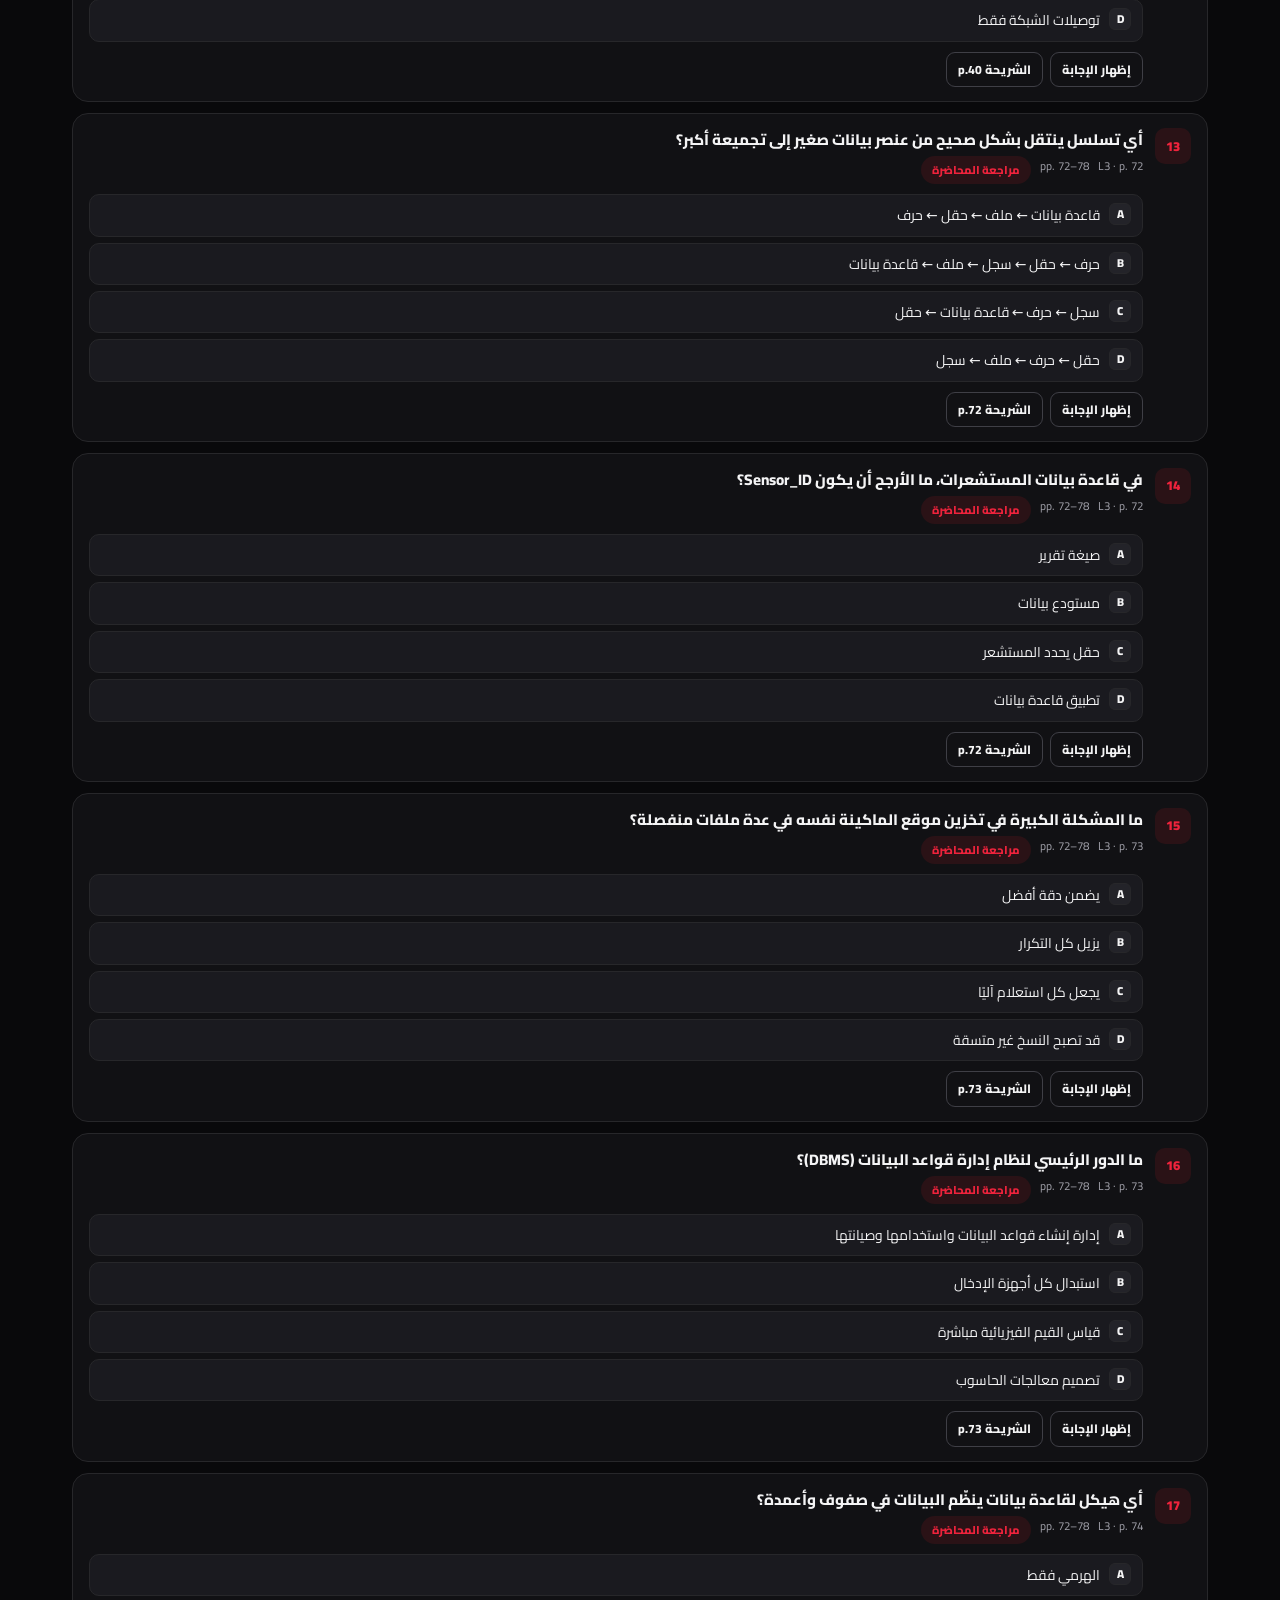
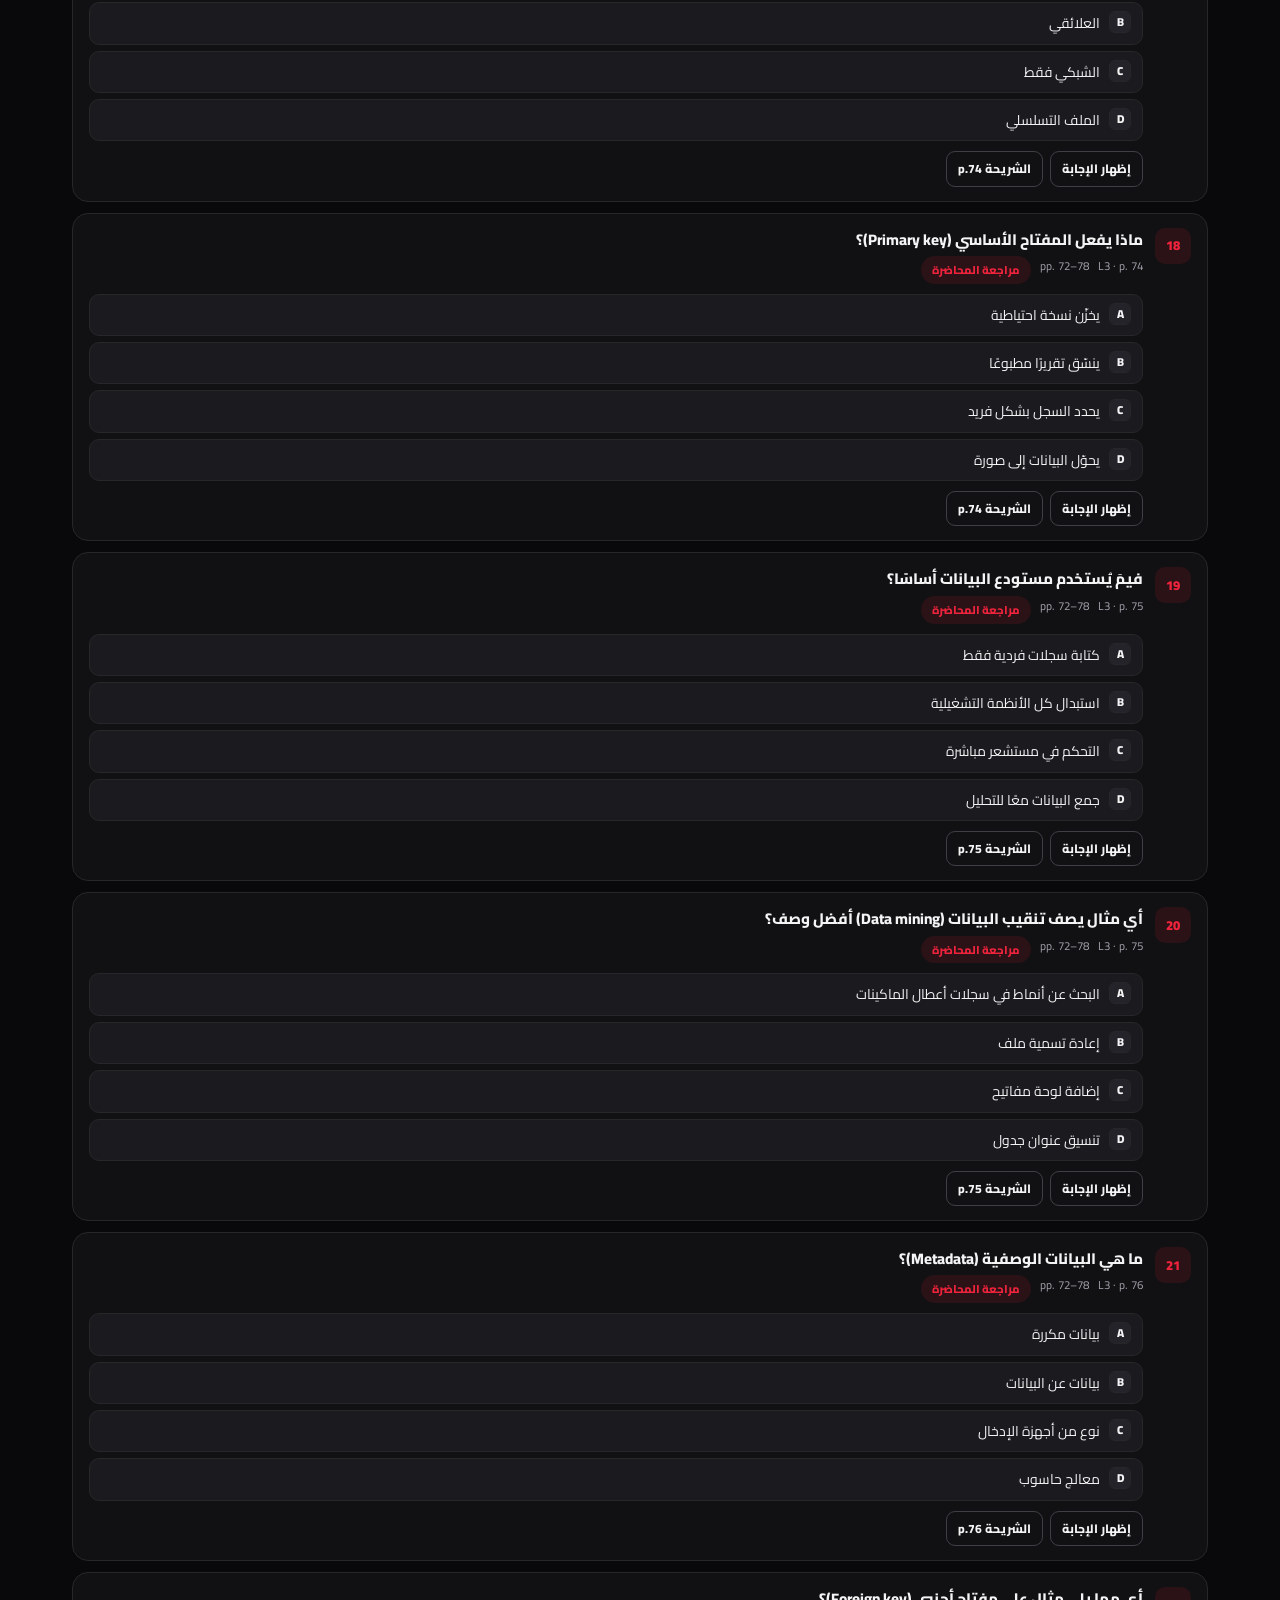
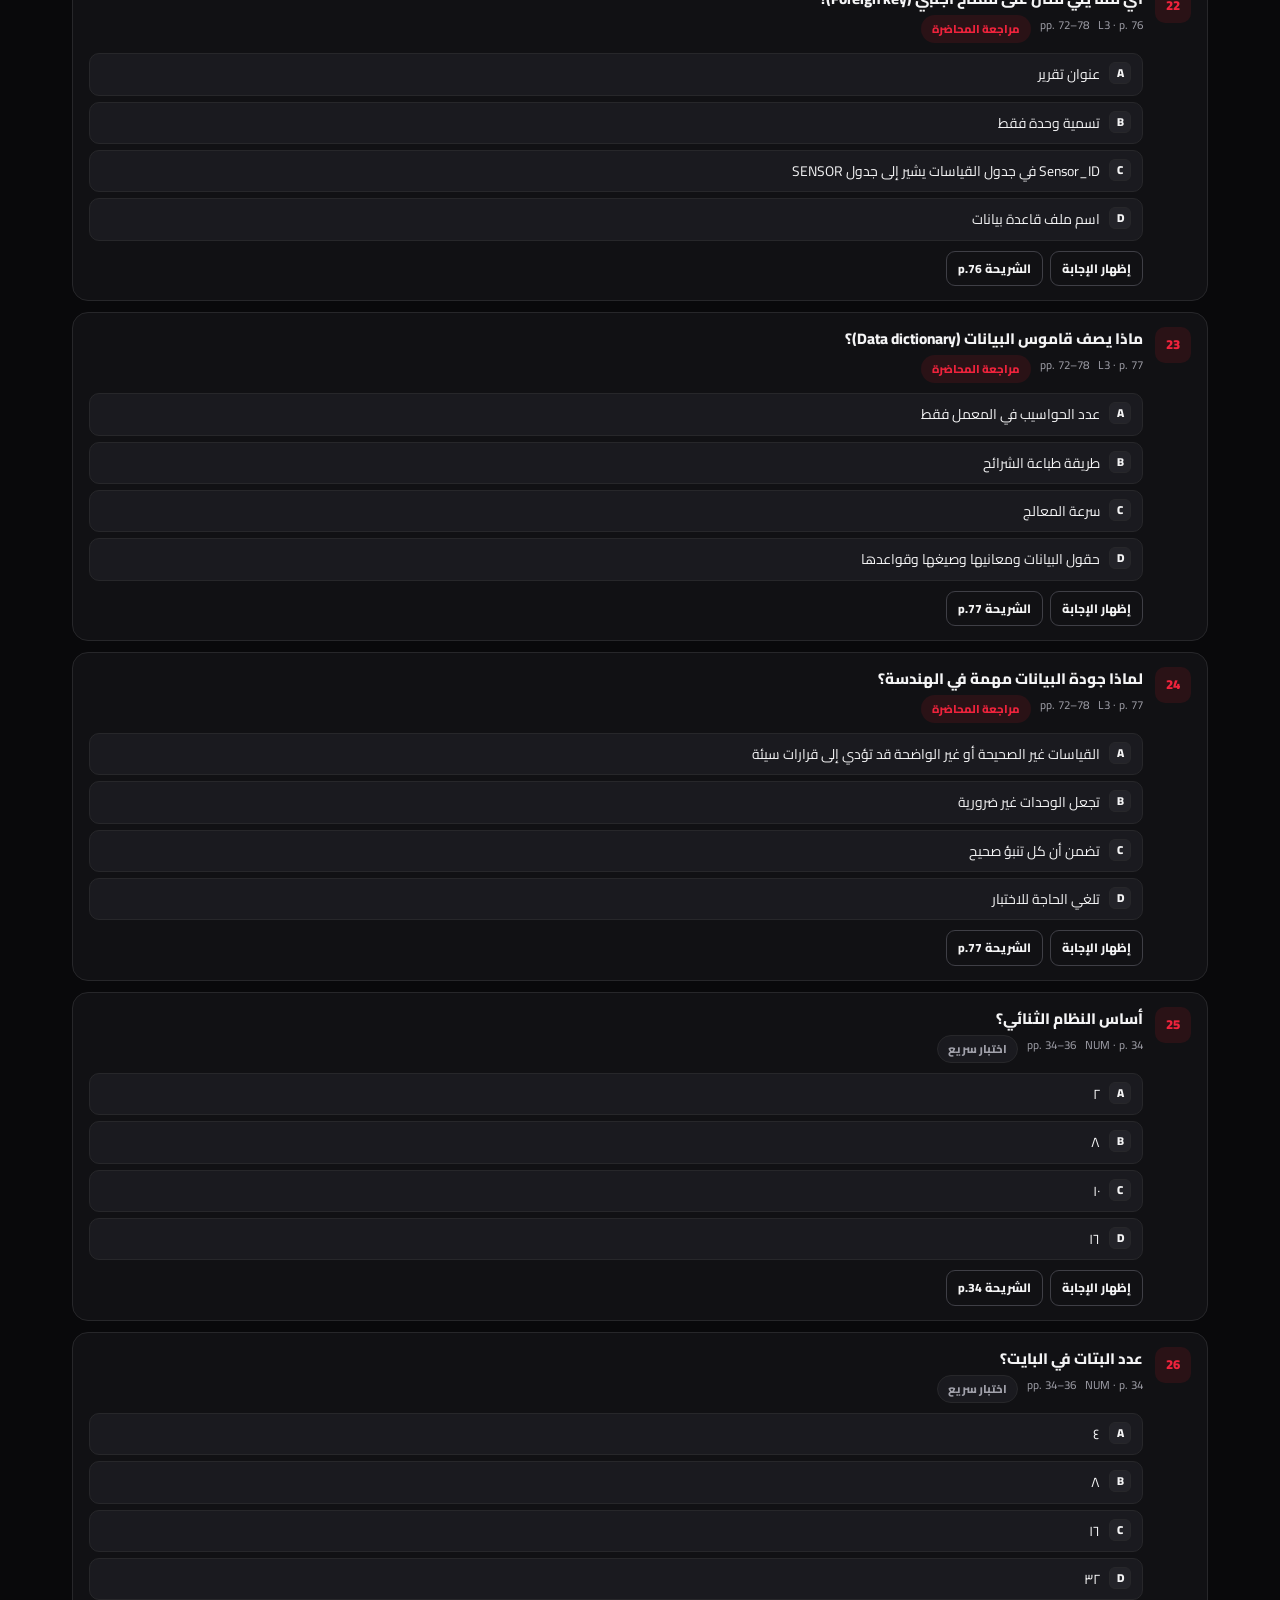
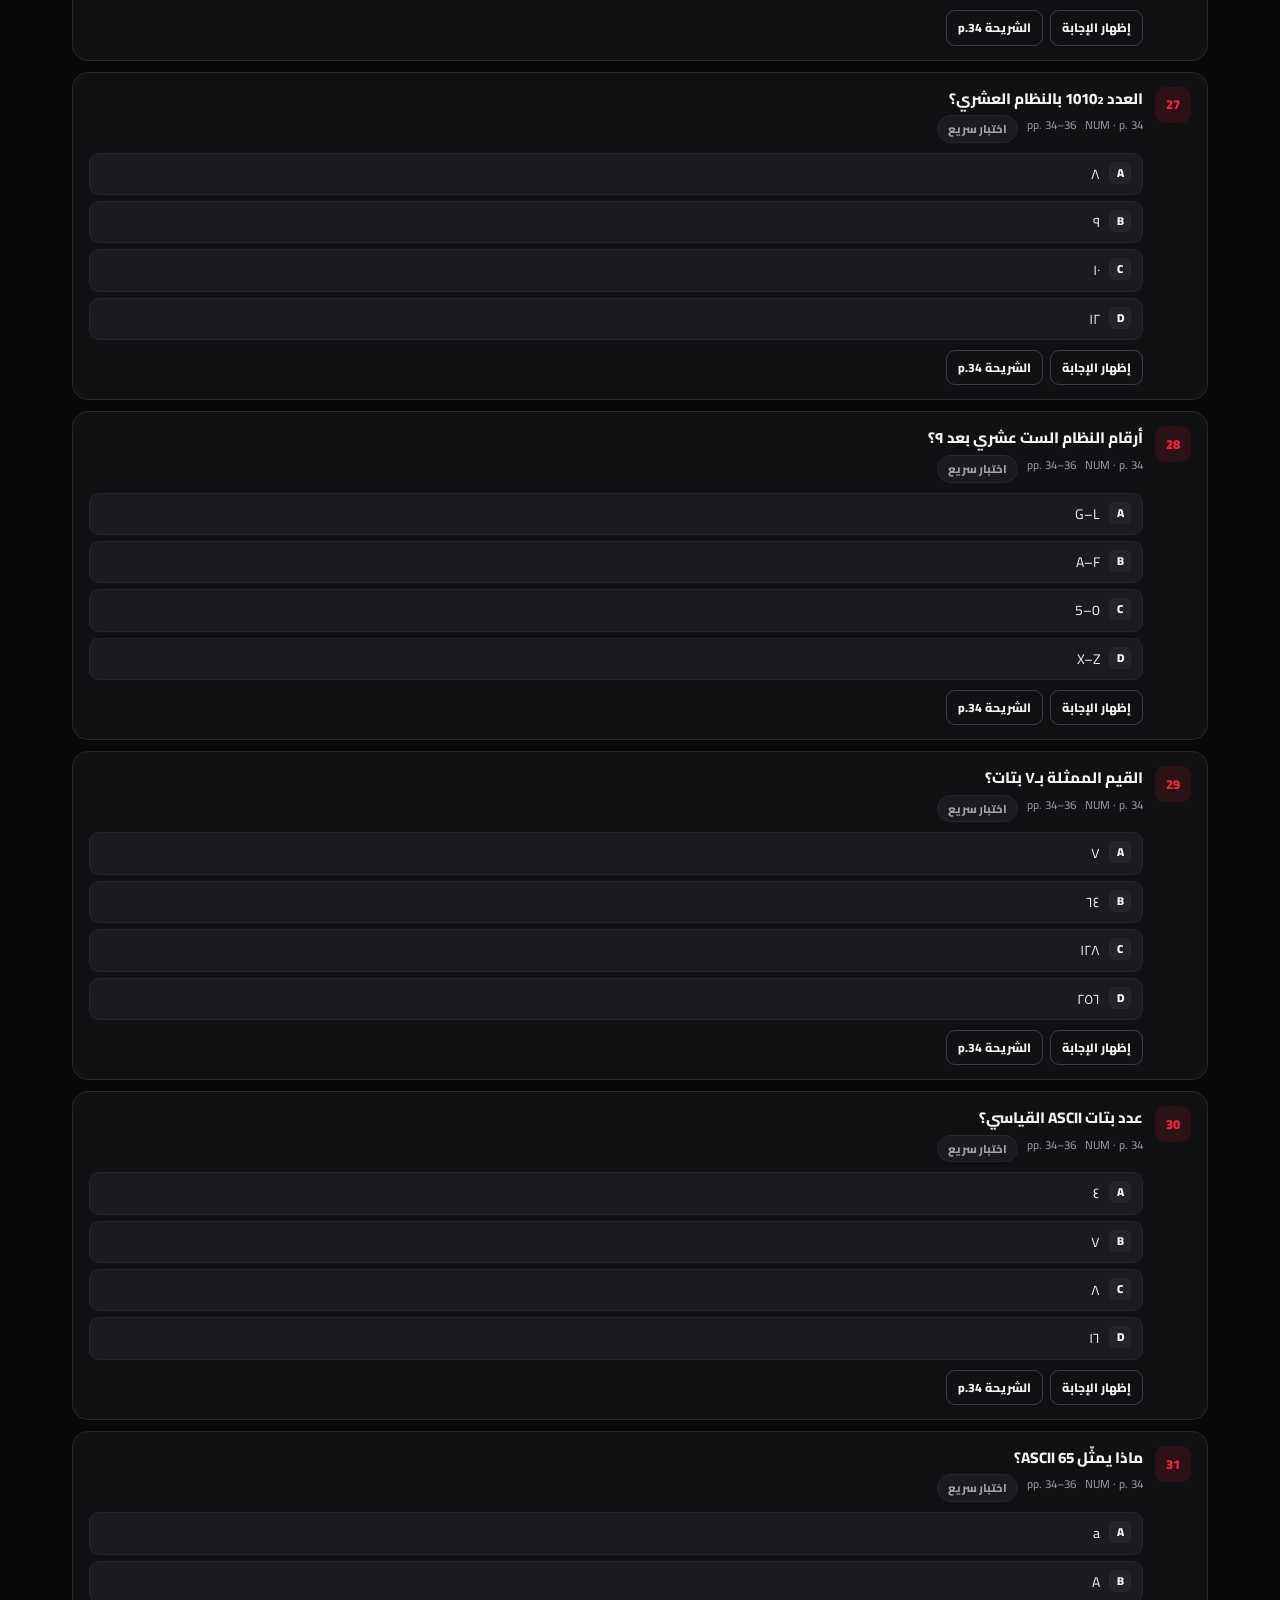
==== commit c17e9316: "it-sort: redesign the language switch and finish the summary translation - New language bar: globe i" ====
--- a/it-sort/index.html
+++ b/it-sort/index.html
@@ -187,21 +187,45 @@
 
 
 /* ---------- language toggle ---------- */
-.lang-strip{max-width:var(--max);margin:14px auto 0;padding:14px 16px;display:flex;gap:14px;align-items:center;
-  justify-content:space-between;flex-wrap:wrap;border:1px solid var(--line);border-radius:14px;
-  background:linear-gradient(135deg,var(--brand-tint),transparent 70%),var(--surface)}
-.lang-strip .ls-txt{display:grid;gap:2px;min-width:260px}
-.lang-strip b{font-size:.95rem}
-.lang-strip span{font-size:.82rem;color:var(--muted)}
-.lang-big{background:var(--brand);color:#fff;border:1px solid var(--brand);padding:9px 16px;border-radius:10px;
-  font-weight:800;font-size:.88rem;display:inline-flex;gap:7px;align-items:center;cursor:pointer;white-space:nowrap}
-.lang-big:hover{background:var(--brand-strong)}
+.lang-strip{max-width:var(--max);margin:16px auto 0;padding:0;display:flex;gap:0;align-items:stretch;
+  justify-content:space-between;flex-wrap:wrap;border:1px solid var(--line);border-radius:18px;overflow:hidden;
+  background:linear-gradient(120deg,color-mix(in srgb,var(--brand) 9%,var(--surface)),var(--surface) 55%);
+  box-shadow:var(--shadow-sm)}
+.lang-strip .ls-ic{display:grid;place-items:center;padding:0 18px;background:color-mix(in srgb,var(--brand) 12%,transparent);
+  color:var(--brand);flex:none}
+.lang-strip .ls-ic svg{width:26px;height:26px}
+.lang-strip .ls-txt{display:grid;gap:3px;padding:14px 4px 14px 0;flex:1 1 320px;min-width:240px}
+html[dir=rtl] .lang-strip .ls-txt{padding:14px 0 14px 4px}
+.lang-strip b{font-size:.95rem;display:flex;align-items:center;gap:8px}
+.lang-strip b .tag{font-size:.66rem;font-weight:900;letter-spacing:.04em;padding:2px 7px;border-radius:999px;
+  background:var(--brand);color:#fff;text-transform:uppercase}
+.lang-strip .ls-sub{font-size:.82rem;color:var(--muted);line-height:1.6}
+
+/* pill switch (AR | EN) */
+.lang-switch{display:inline-flex;align-items:center;gap:0;background:var(--surface-2);border:1px solid var(--line);
+  border-radius:999px;padding:4px;margin:12px 14px;position:relative;flex:none}
+.lang-switch button{border:0;background:transparent;color:var(--muted);font:inherit;font-size:.85rem;font-weight:800;
+  padding:8px 18px;border-radius:999px;cursor:pointer;display:inline-flex;align-items:center;gap:6px;
+  transition:color .18s ease,background .18s ease,transform .18s ease;white-space:nowrap;min-width:84px;justify-content:center}
+.lang-switch button:hover{color:var(--ink)}
+.lang-switch button[aria-pressed="true"]{background:var(--brand);color:#fff;box-shadow:0 2px 10px color-mix(in srgb,var(--brand) 45%,transparent)}
+.lang-switch button[aria-pressed="true"]:hover{color:#fff;transform:translateY(-1px)}
+.lang-switch .flag{font-size:.95rem;line-height:1}
+
+/* old big button kept for tests/back-compat */
+.lang-big{position:absolute;width:1px;height:1px;padding:0;margin:-1px;overflow:hidden;clip:rect(0 0 0 0);white-space:nowrap;border:0}
 .lang-tool.on{background:var(--brand);color:#fff;border-color:var(--brand)}
 .ar-col{direction:rtl;text-align:start;font-family:Cairo,system-ui,sans-serif}
 .opt-txt{display:block}
 .opt-alt{display:block;font-size:.8rem;color:var(--muted);margin-top:3px}
-html[dir=ltr] .lang-strip .ls-txt{text-align:left}
-@media(max-width:720px){.lang-strip{flex-direction:column;align-items:stretch}.lang-big{justify-content:center}}
+@media(max-width:720px){
+  .lang-strip{flex-direction:column;align-items:stretch}
+  .lang-strip .ls-ic{display:none}
+  .lang-strip .ls-txt{padding:14px 16px 0}
+  .lang-switch{margin:12px 16px 14px;align-self:stretch}
+  .lang-switch button{flex:1}
+}
+@media print{.lang-strip{display:none !important}}
 </style>
 </head>
 <body>
@@ -211,7 +235,7 @@
   <div class="top-in">
     <a class="brand" href="#top">
       <span class="mark">IT</span>
-      <span><b>CSE013</b><small>فرز مستقل · 5 ملفات</small></span>
+      <span><b>CSE013</b><small id="brandSub">فرز مستقل · 5 ملفات</small></span>
     </a>
     <nav class="top-nav" aria-label="أقسام الصفحة" id="topNav">
       <a href="#lectures" data-ar="المحاضرات" data-en="Lectures">المحاضرات</a>
@@ -222,7 +246,7 @@
       <a href="#sources" data-ar="الملفات" data-en="Files">الملفات</a>
     </nav>
     <div class="tools">
-      <button class="tool lang-tool" id="langBtn" type="button" aria-pressed="false">🌐 <span>English</span></button>
+      <button class="tool lang-tool" id="langBtn" type="button" aria-pressed="false" title="تبديل لغة المحتوى / Toggle content language">🌐 <span id="langBtnLabel">English</span></button>
       <button class="tool" id="printBtn" type="button">🖨️ <span data-ar="طباعة / PDF" data-en="Print / PDF">طباعة / PDF</span></button>
       <button class="tool" id="expQ" type="button">⬇️ <span data-ar="CSV" data-en="CSV">CSV</span></button>
       <a class="tool" href="files/IT-lecture-1-2026.pdf" target="_blank" rel="noopener">ملفات PDF ↗</a>
@@ -231,9 +255,14 @@
 </header>
 
 <div class="lang-strip" id="langStrip">
+  <div class="ls-ic" aria-hidden="true"><svg viewBox="0 0 24 24" fill="none" stroke="currentColor" stroke-width="1.9" stroke-linecap="round" stroke-linejoin="round"><circle cx="12" cy="12" r="9"/><path d="M3 12h18M12 3c2.6 2.6 2.6 15.4 0 18M12 3c-2.6 2.6-2.6 15.4 0 18"/></svg></div>
   <div class="ls-txt">
-    <b id="lsTitle">المحتوى كله بالإنجليزي زي ملفات الـPDF</b>
-    <span id="lsSub">اضغط الزر لتحويل الشرح والأسئلة والأنشطة إلى العربية في نفس الصفحة — والترقيم والمصادر تفضل زي ما هي.</span>
+    <b id="lsTitle">لغة المحتوى <span class="tag" id="lsTag">English</span></b>
+    <span class="ls-sub" id="lsSub">اضغط «العربي» لتحويل الشرح والأسئلة والأنشطة في نفس الصفحة — الترقيم والمصادر تفضل زي ما هي.</span>
+  </div>
+  <div class="lang-switch" role="group" aria-label="لغة المحتوى / Content language">
+    <button type="button" id="langBtnAr" data-lang="ar" aria-pressed="true"><span class="flag">🇪🇬</span> عربي</button>
+    <button type="button" id="langBtnEn" data-lang="en" aria-pressed="false"><span class="flag">🇬🇧</span> English</button>
   </div>
   <button class="btn lang-big" id="langBtn2" type="button">🌐 <span>ترجمة المحتوى للعربي</span></button>
 </div>
@@ -702,6 +731,8 @@
     Array.prototype.forEach.call(document.querySelectorAll('[data-pagefilter]'),function(x){x.classList.toggle('on',x===c);});
     filterPages();return;
   }
+  var lb=e.target.closest('[data-lang]');
+  if(lb){setLang(lb.dataset.lang);return;}
   if(e.target.closest('#langBtn')||e.target.closest('#langBtn2')){setLang(isEN()?'ar':'en');return;}
   if(e.target.closest('#themeBtn')){applyTheme(document.documentElement.classList.contains('light')?'dark':'light');}
   if(e.target.closest('#printBtn')){window.print();}
@@ -731,7 +762,7 @@
     if(!sp.dataset.en){sp.dataset.en=sp.innerHTML;}
     if(en){sp.innerHTML=sp.dataset.en;sp.setAttribute('dir','ltr');}
     else{
-      var txt=sp.dataset.en.replace(/<[^>]+>/g,'').replace(/&amp;/g,'&').replace(/&quot;/g,'"').trim();
+      var txt=sp.dataset.en.replace(/<[^>]+>/g,'').replace(/&amp;/g,'&').replace(/&quot;/g,'"').replace(/&nbsp;/g,' ').trim();
       var hit=lookupAr(txt);
       if(hit){sp.innerHTML=esc(hit);sp.removeAttribute('dir');}
       else{sp.innerHTML=sp.dataset.en;}
@@ -783,13 +814,20 @@
   var en=isEN();
   document.documentElement.lang=en?'en':'ar';
   document.documentElement.dir=en?'ltr':'rtl';
-  var b1=el('langBtn'),b2=el('langBtn2'),t1=el('lsTitle'),t2=el('lsSub');
-  if(b1){b1.innerHTML='🌐 <span>'+(en?'العربية':'English')+'</span>';b1.setAttribute('aria-pressed',en?'true':'false');b1.classList.toggle('on',en);}
+  var b1=el('langBtn'),b2=el('langBtn2'),t1=el('lsTitle'),t2=el('lsSub'),tag=el('lsTag');
+  var pillAr=el('langBtnAr'),pillEn=el('langBtnEn'),lbl=el('langBtnLabel');
+  if(b1){b1.setAttribute('aria-pressed',en?'true':'false');b1.classList.toggle('on',en);}
+  if(lbl)lbl.textContent=en?'عربي':'English';
   if(b2){b2.innerHTML='🌐 <span>'+(en?'Translate to Arabic':'ترجمة المحتوى للعربي')+'</span>';}
-  if(t1)t1.textContent=en?'Content is the original English from the PDFs':'المحتوى كله بالإنجليزي زي ملفات الـPDF';
+  if(pillAr)pillAr.setAttribute('aria-pressed',en?'false':'true');
+  if(pillEn)pillEn.setAttribute('aria-pressed',en?'true':'false');
+  if(tag)tag.textContent=en?'English':'العربية';
+  if(t1)t1.childNodes[0].nodeValue=(en?'Content language ':'لغة المحتوى ');
+  var bk=el('brandSub');
+  if(bk)bk.textContent=en?'Standalone index · 5 files':'فرز مستقل · 5 ملفات';
   localizeSummary();
-  if(t2)t2.textContent=en?'One click switches the explanations, questions and activities to Arabic in this same page — numbering and sources stay exactly the same.':
-    'اضغط الزر لتحويل الشرح والأسئلة والأنشطة إلى العربية في نفس الصفحة — والترقيم والمصادر تفضل زي ما هي.';
+  if(t2)t2.textContent=en?'Pick «عربي» to read the explanations, questions and activities in Arabic on this same page — numbering and sources stay identical.':
+    'اضغط «العربي» لتحويل الشرح والأسئلة والأنشطة في نفس الصفحة — الترقيم والمصادر تفضل زي ما هي.';
   var pair=document.querySelectorAll('[data-ar][data-en]');
   var phs=document.querySelectorAll('[data-ph-ar]');
   for(var z=0;z<phs.length;z++){phs[z].placeholder=phs[z].dataset[en?'phEn':'phAr'];}
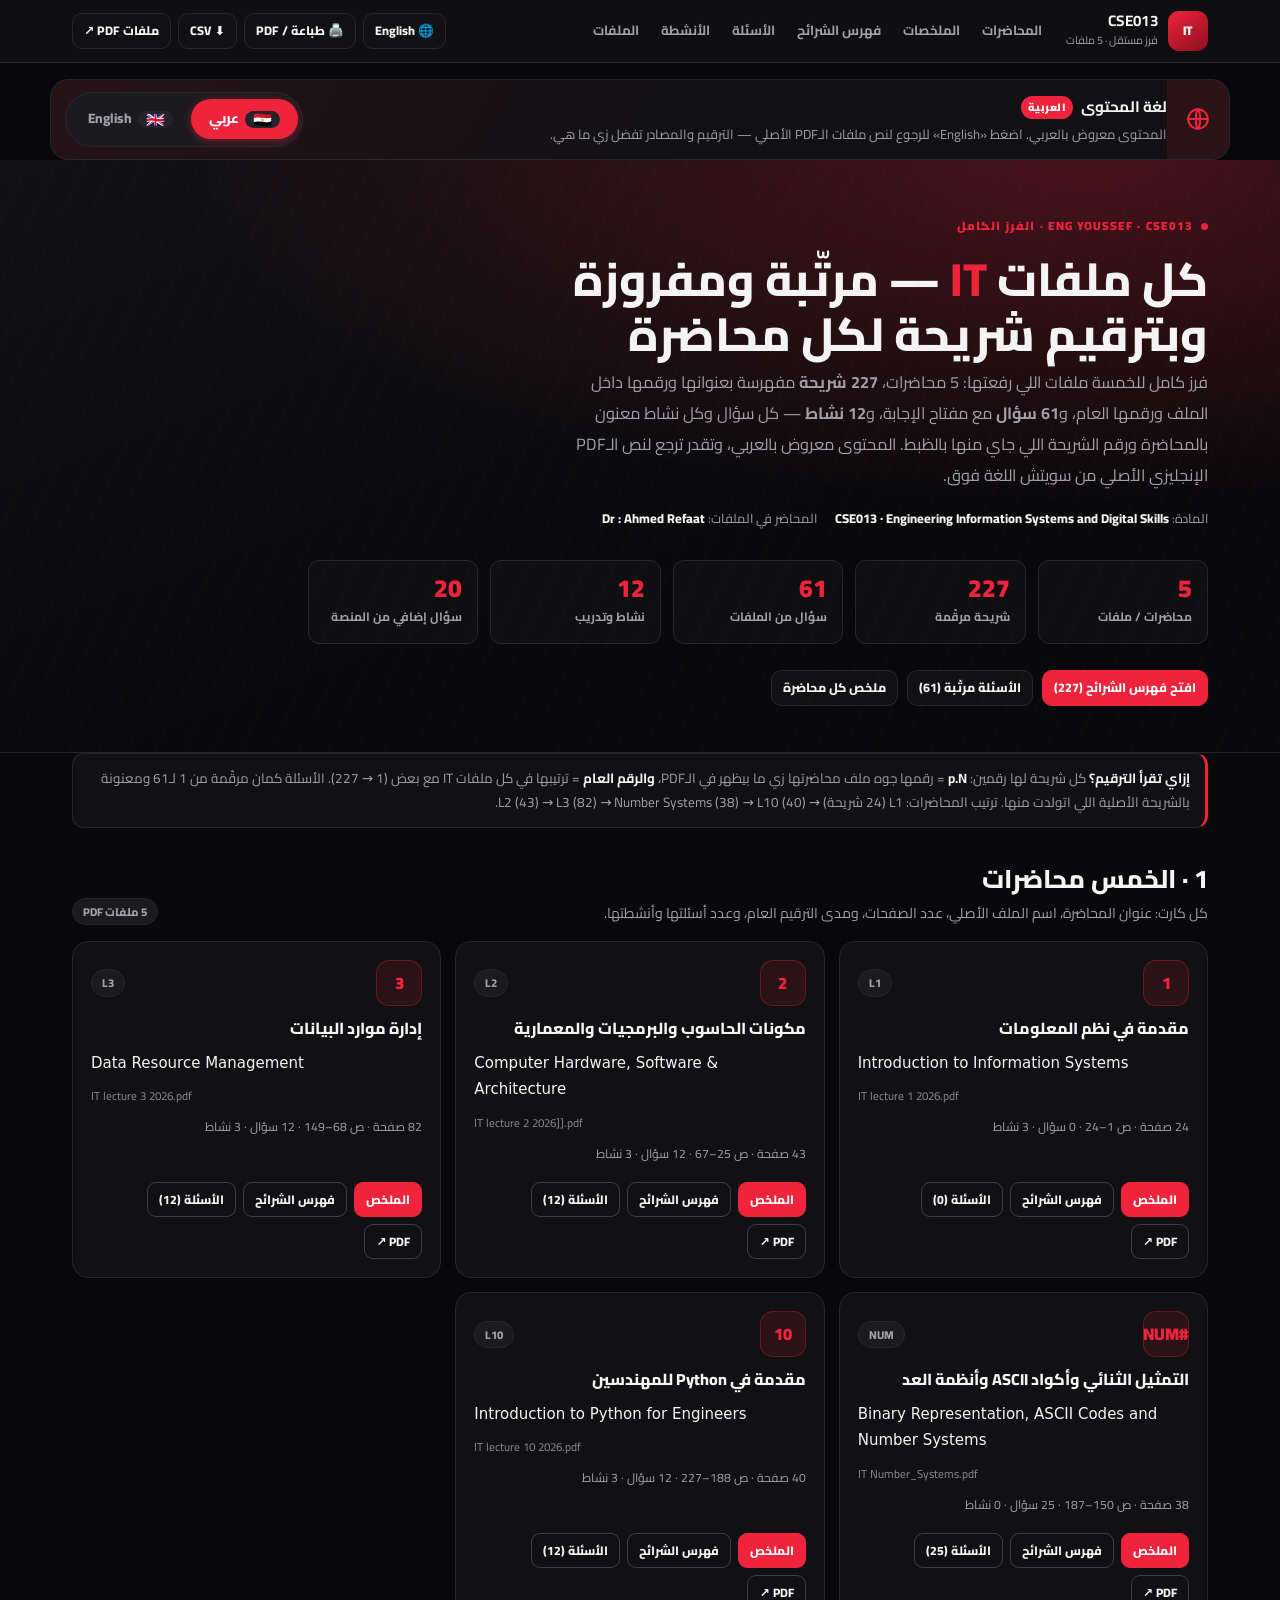
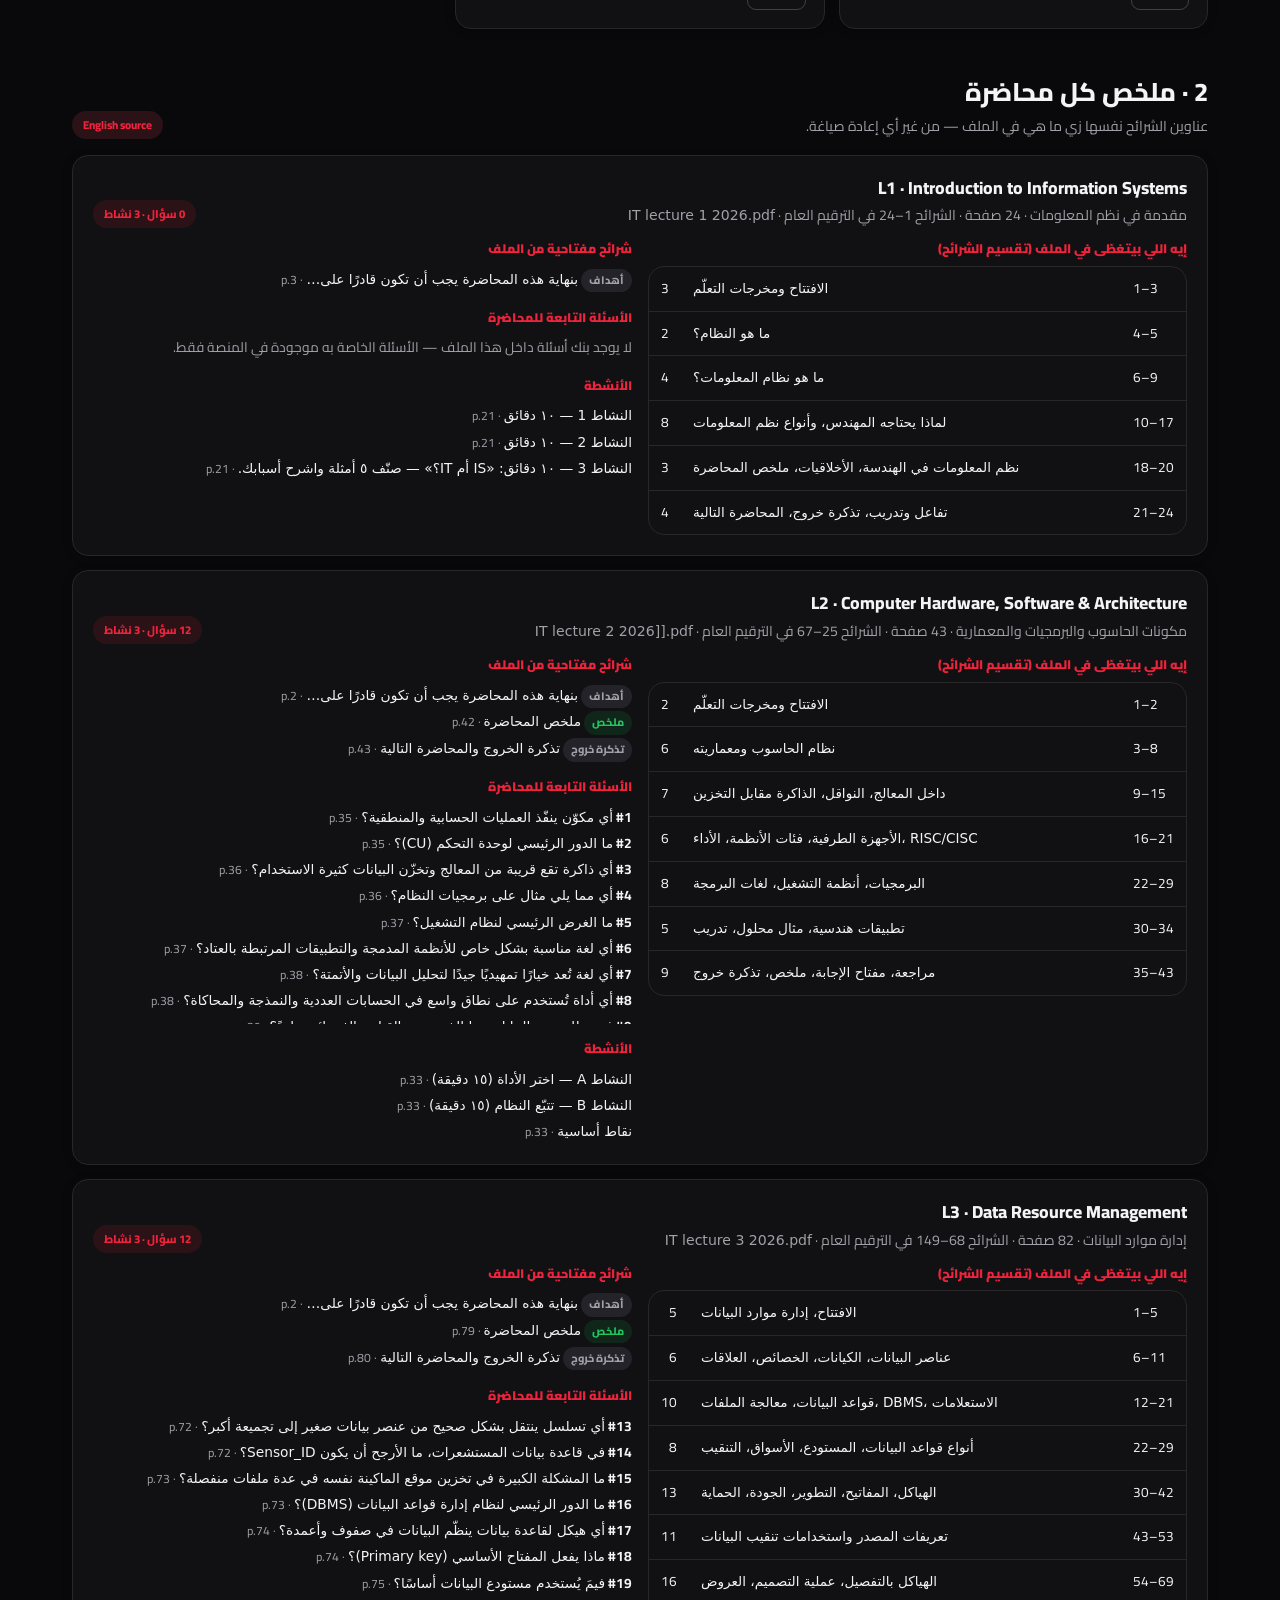
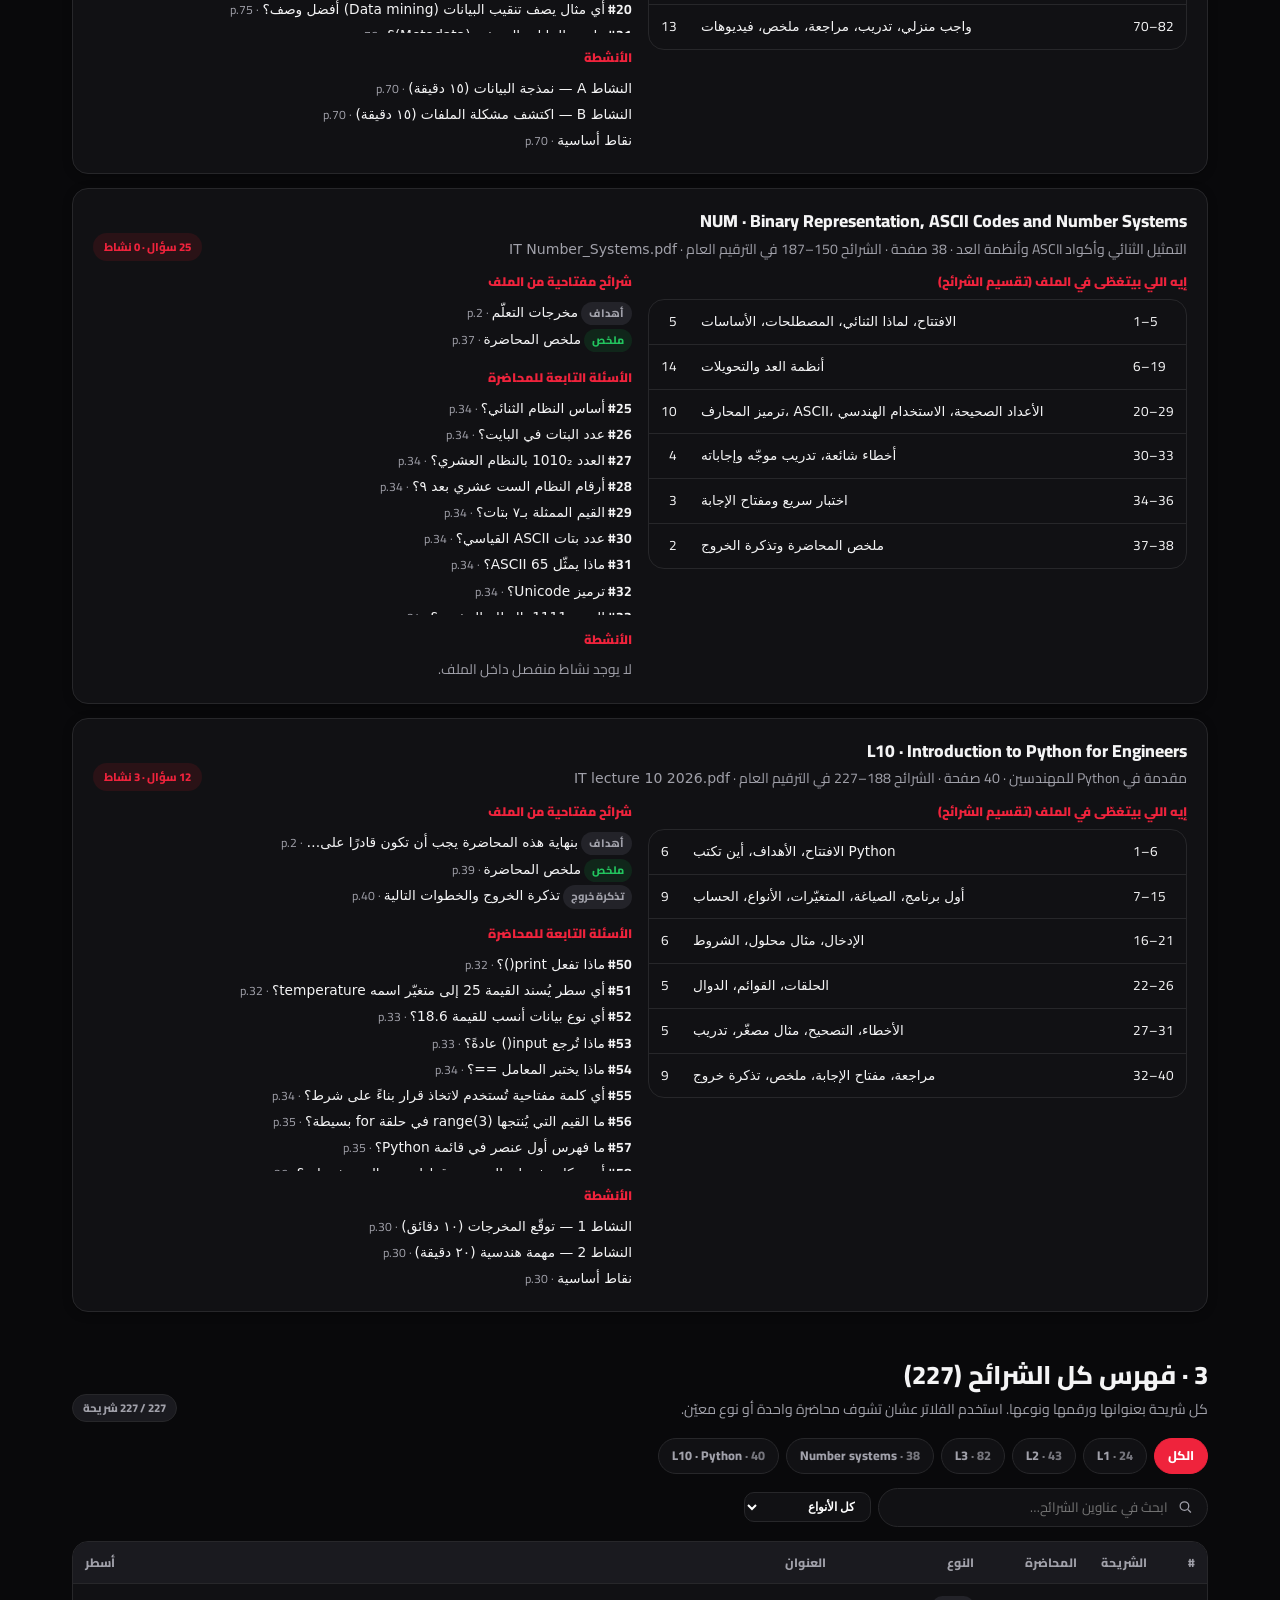
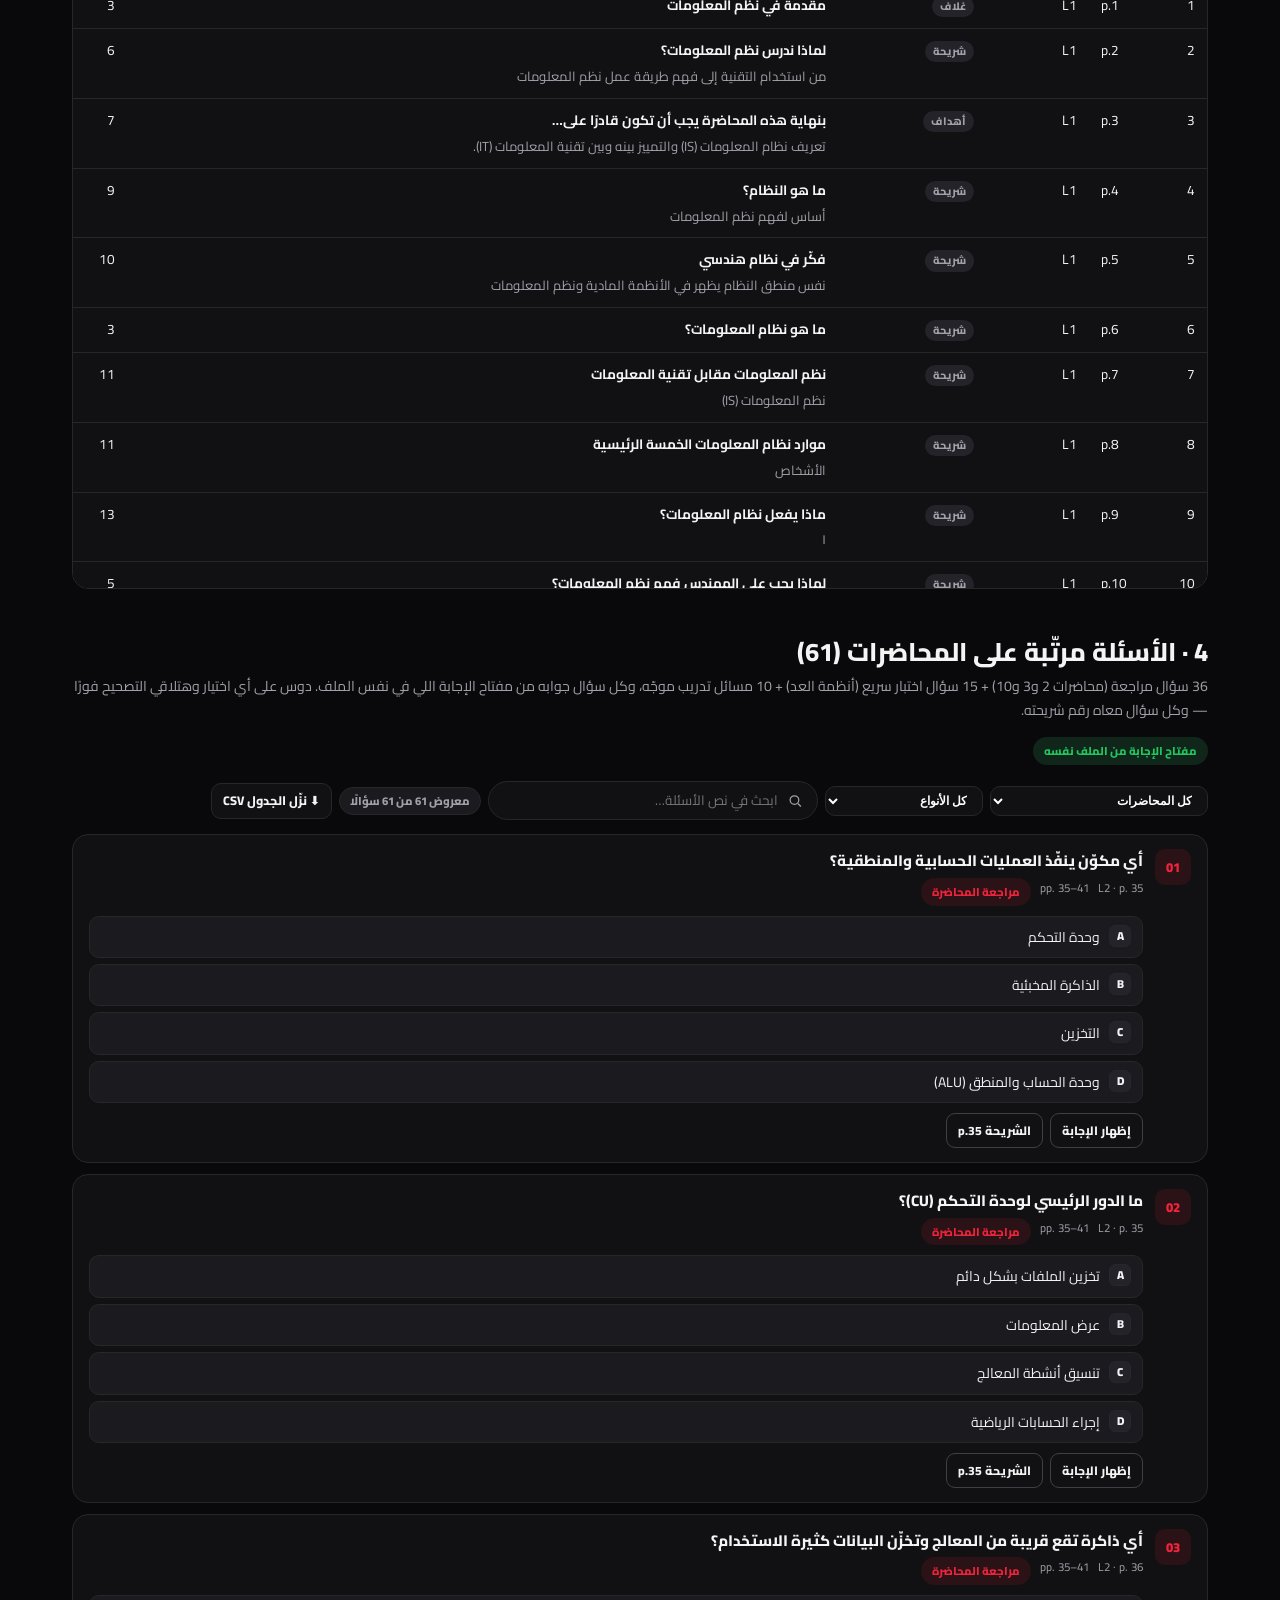
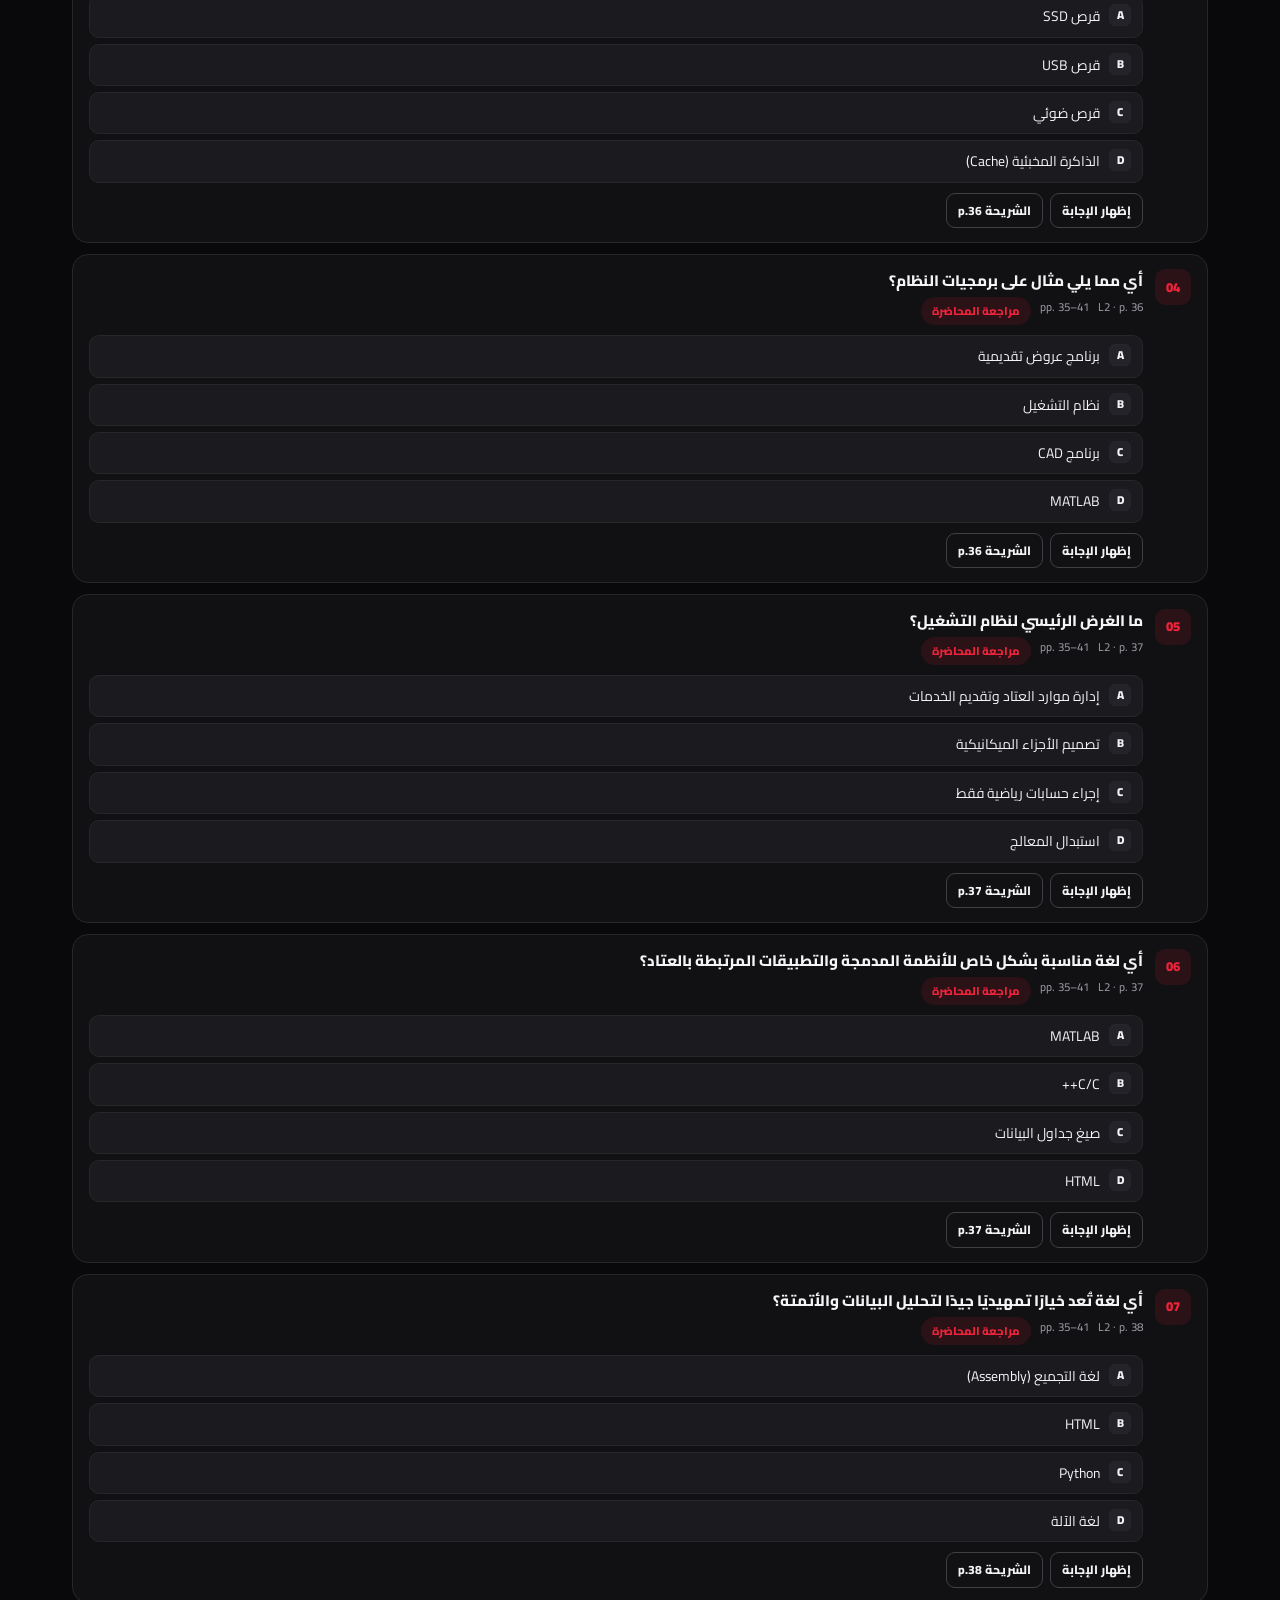
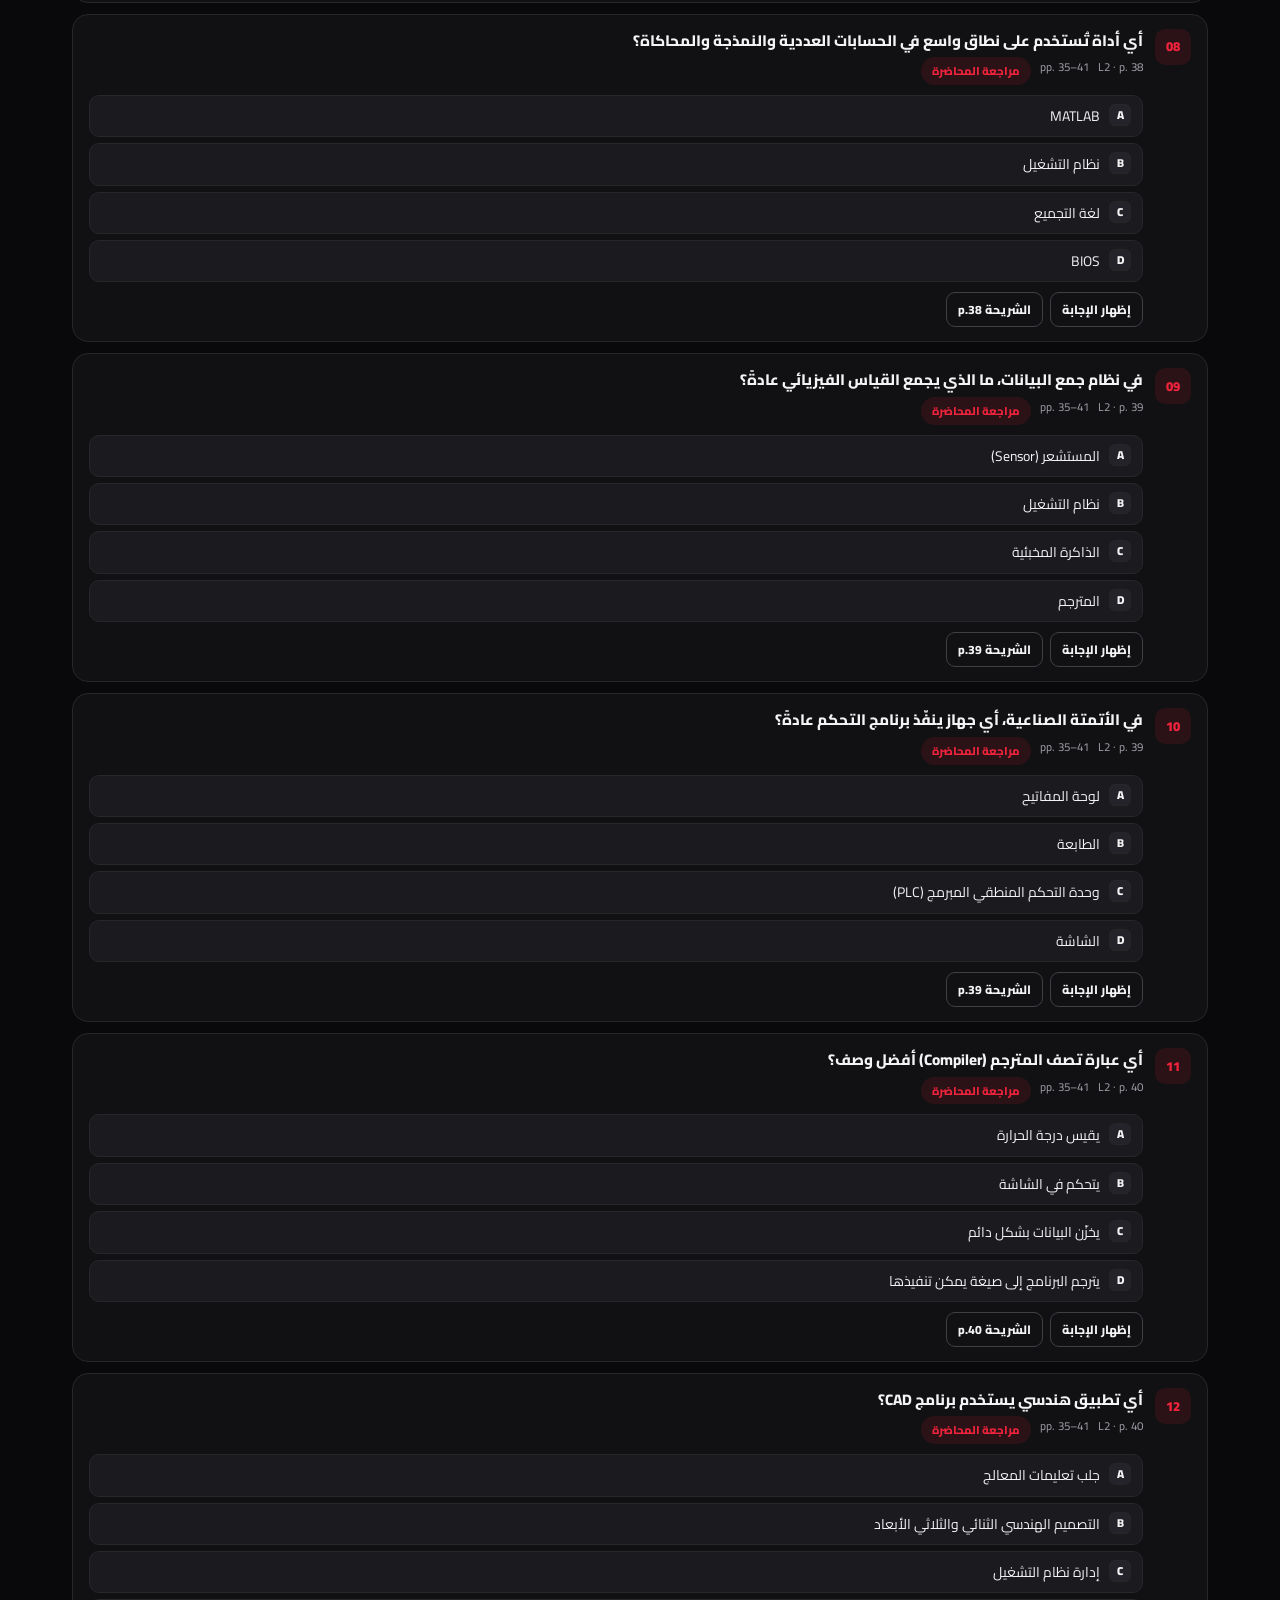
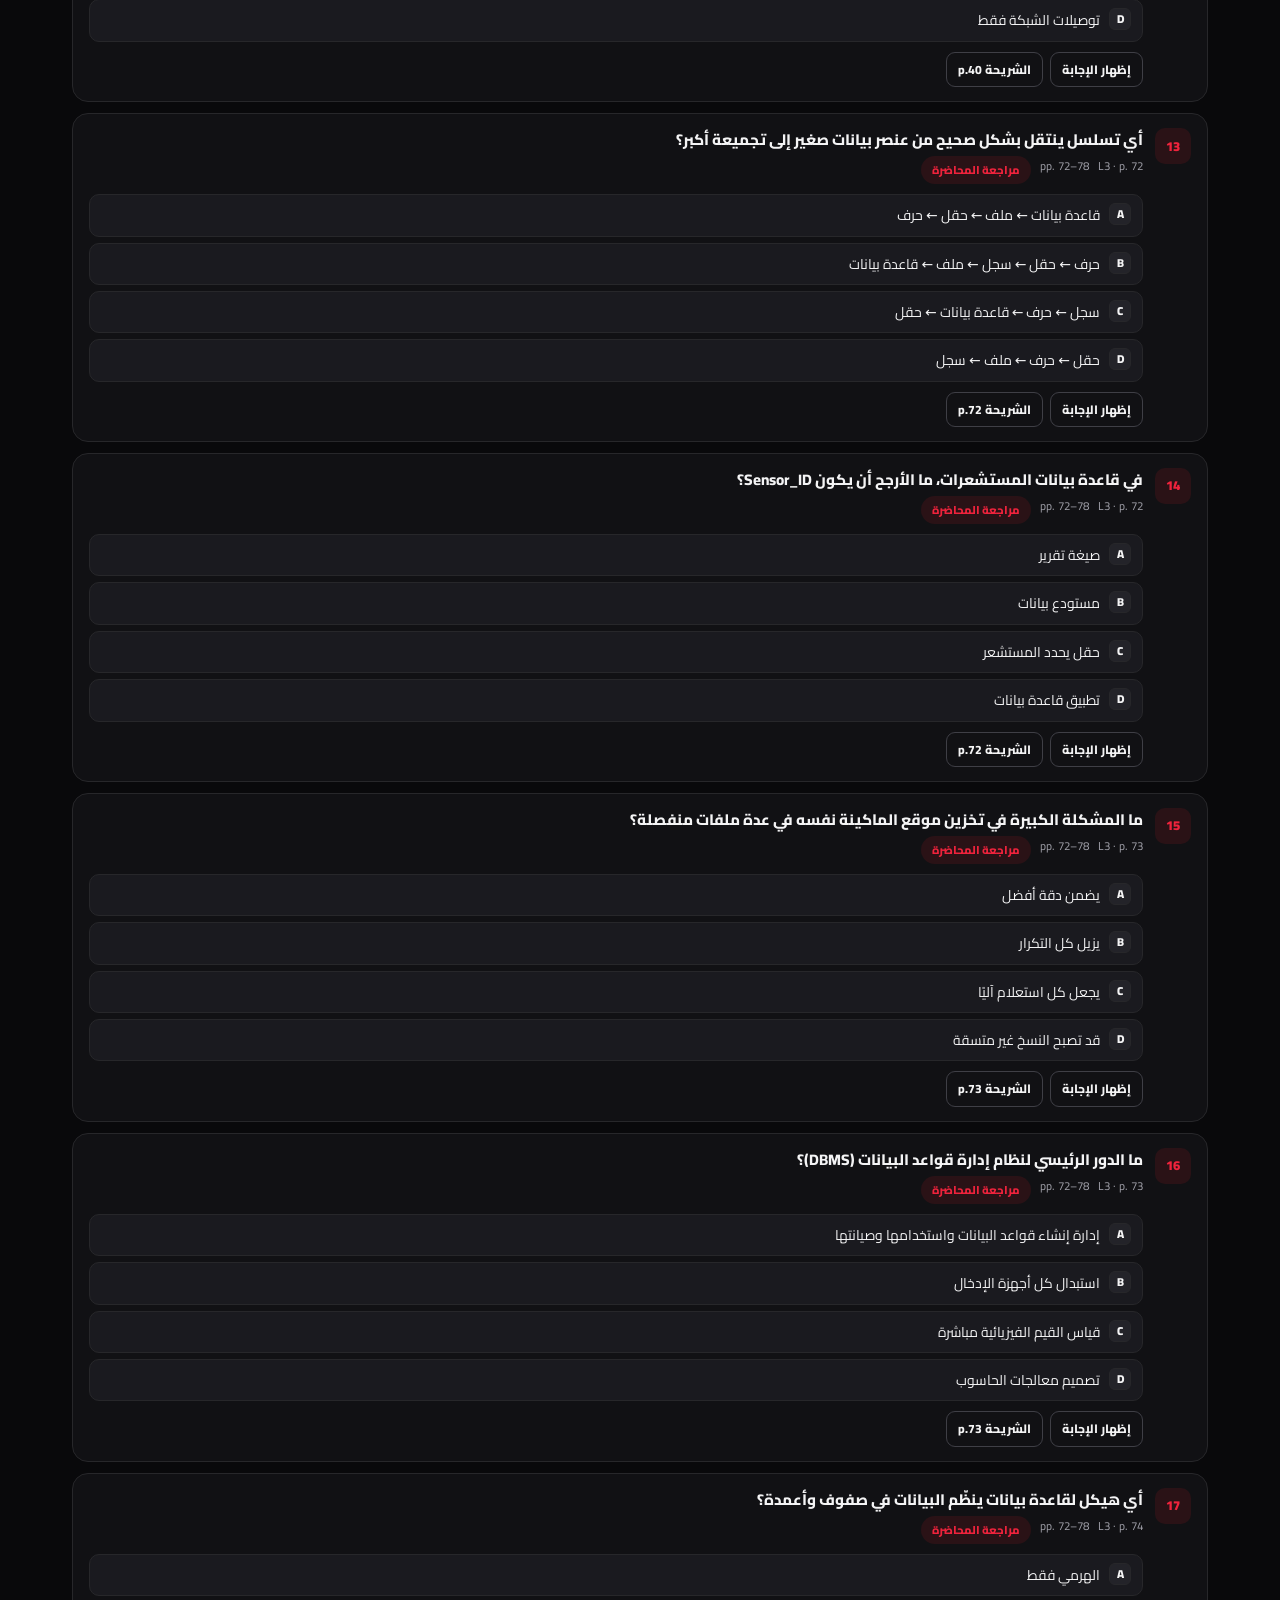
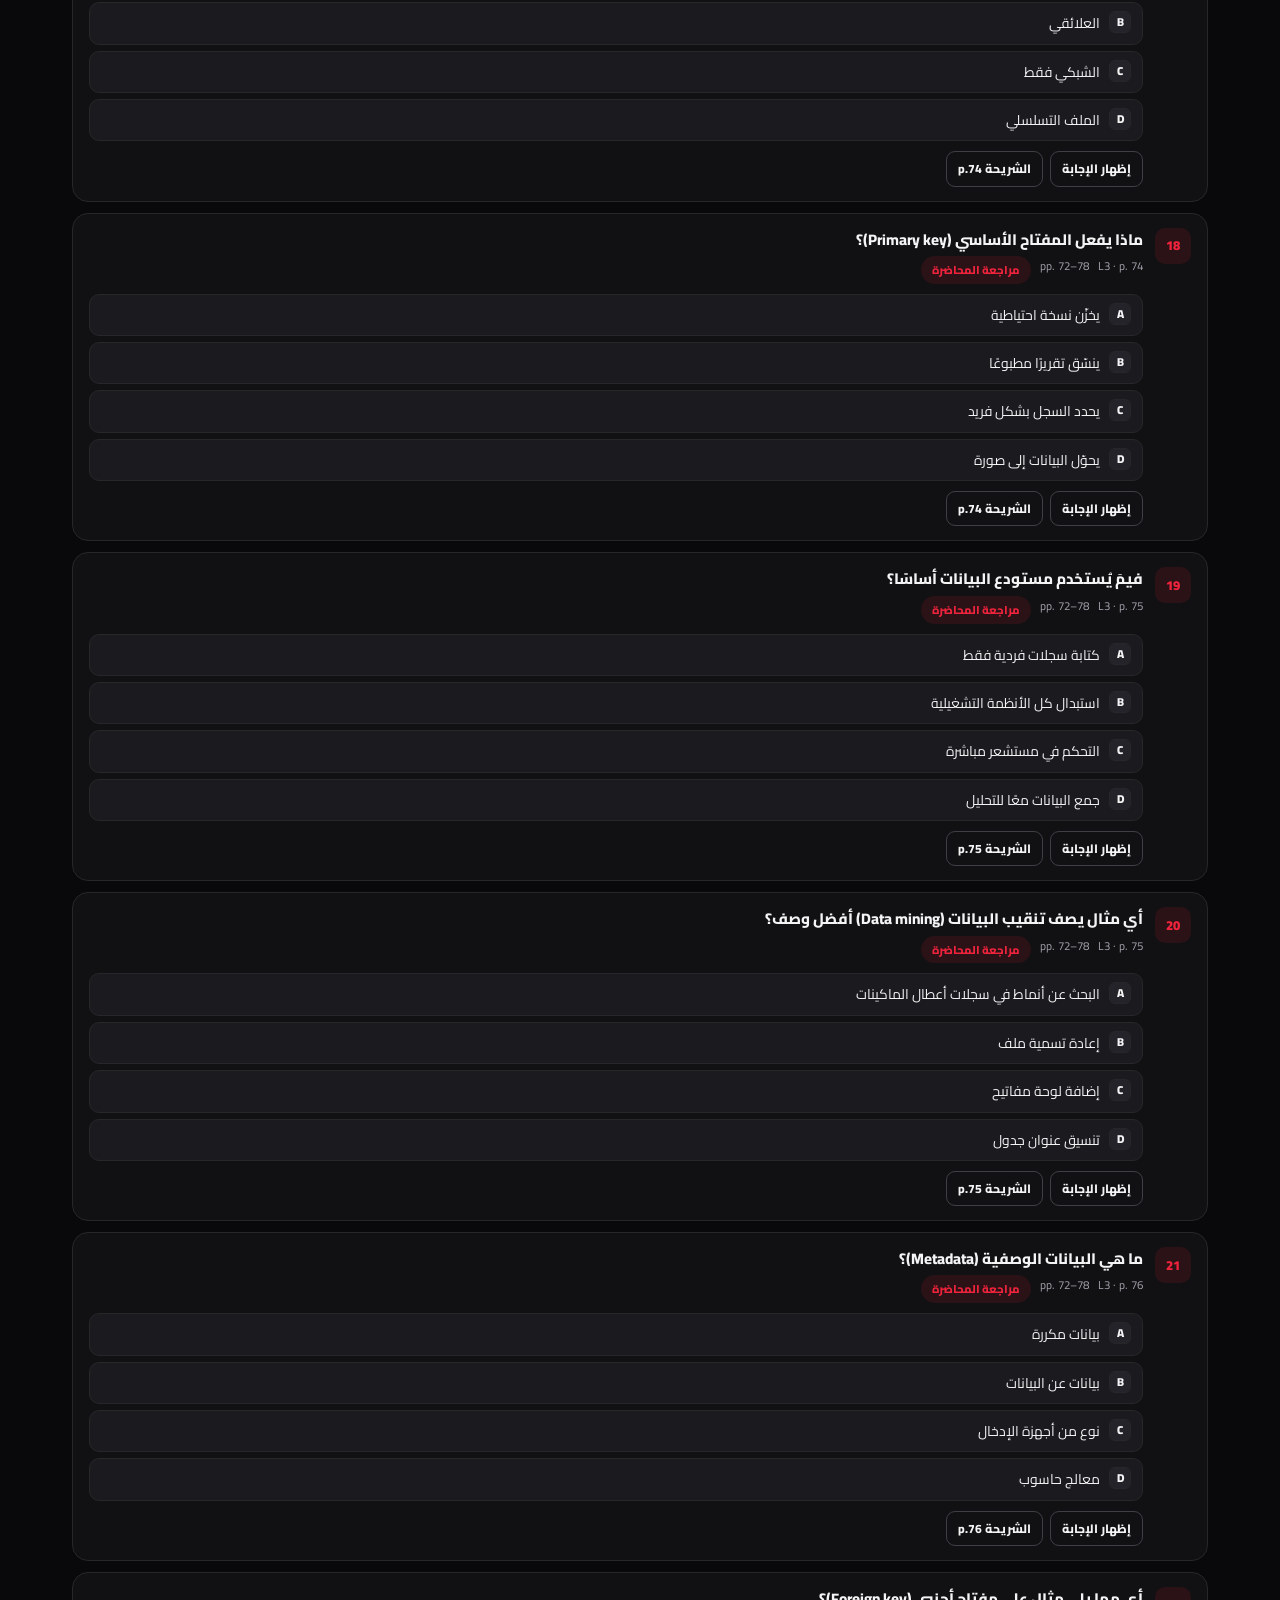
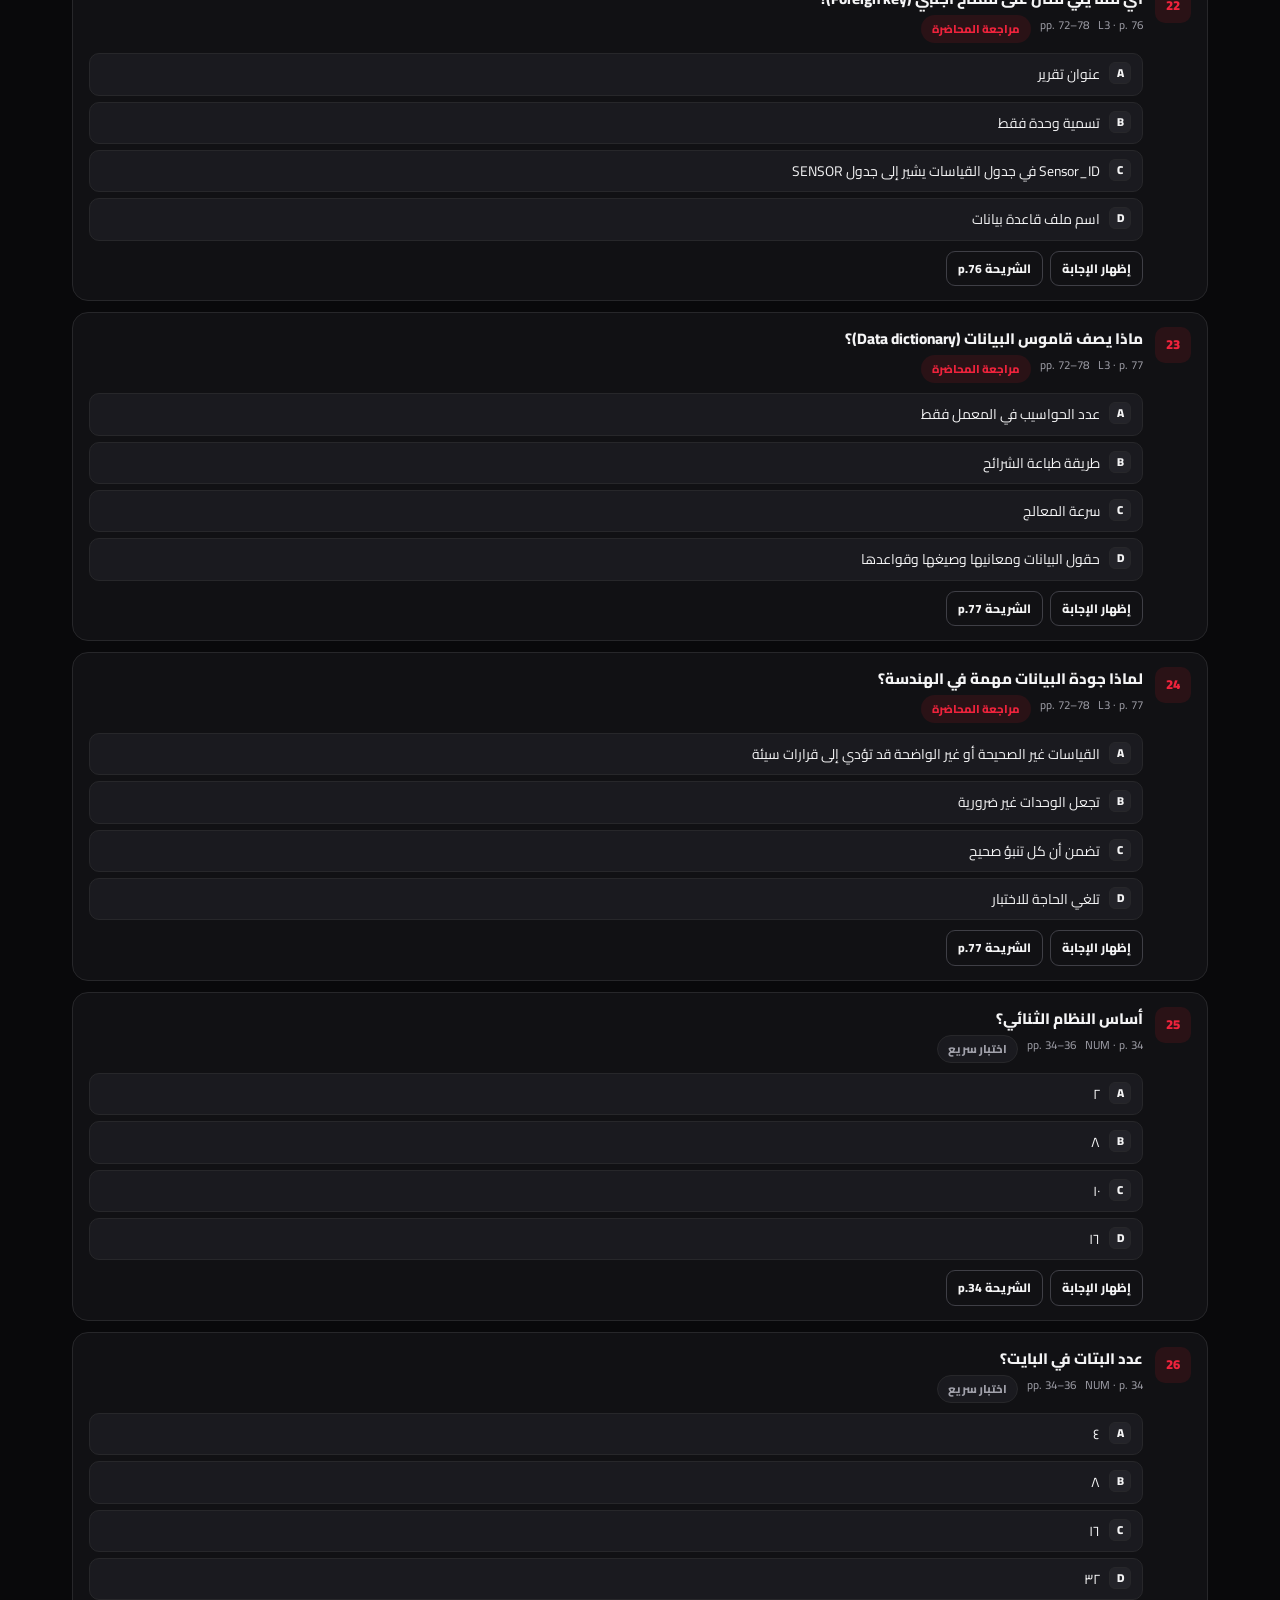
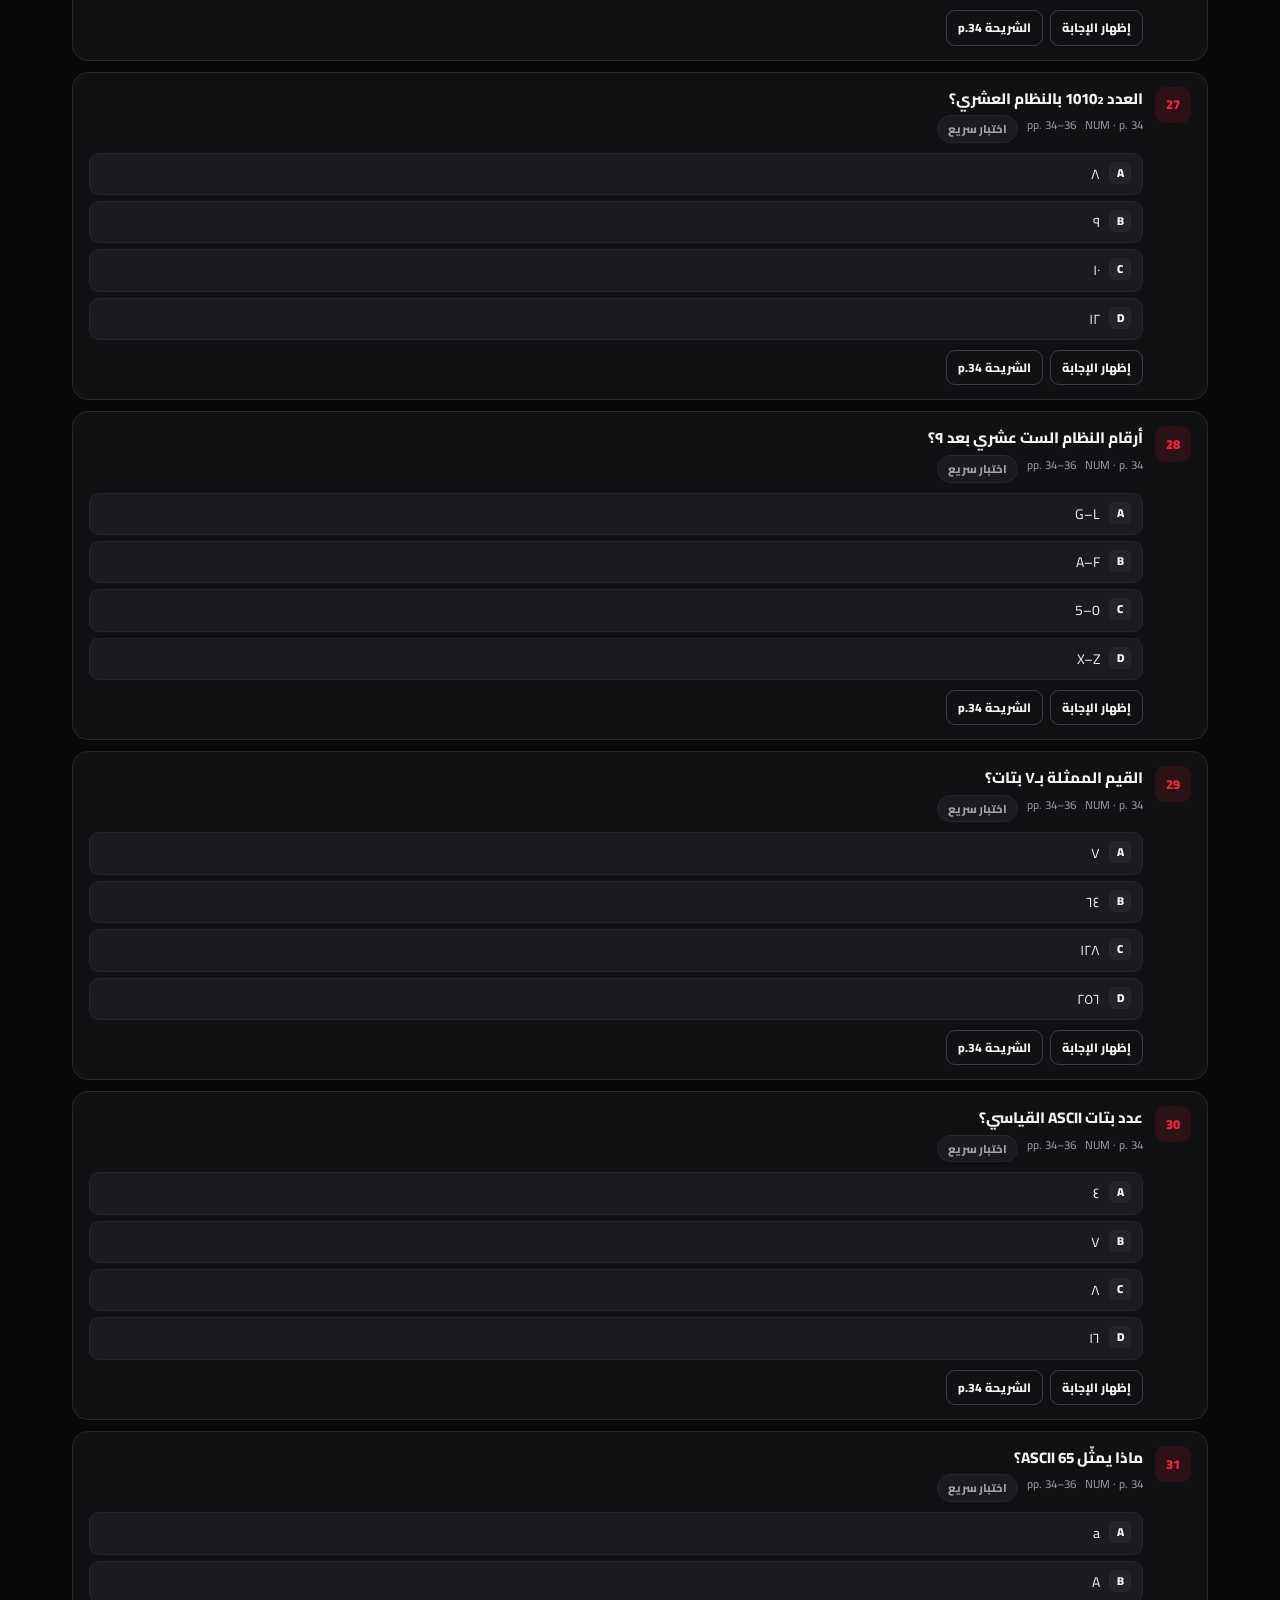
==== commit 5b796300: "it-sort: state-aware language copy The strip text now describes the current state (Arabic content ->" ====
--- a/it-sort/index.html
+++ b/it-sort/index.html
@@ -264,14 +264,14 @@
     <button type="button" id="langBtnAr" data-lang="ar" aria-pressed="true"><span class="flag">🇪🇬</span> عربي</button>
     <button type="button" id="langBtnEn" data-lang="en" aria-pressed="false"><span class="flag">🇬🇧</span> English</button>
   </div>
-  <button class="btn lang-big" id="langBtn2" type="button">🌐 <span>ترجمة المحتوى للعربي</span></button>
+  <button class="btn lang-big" id="langBtn2" type="button" tabindex="-1" aria-hidden="true">🌐 <span>ترجمة المحتوى للعربي</span></button>
 </div>
 
 <div class="hero" id="top">
   <div class="hero-in">
     <span class="eyebrow"><span class="dot"></span>ENG YOUSSEF · CSE013 · الفرز الكامل</span>
     <h1 id="heroTitle">كل ملفات <span>IT</span> — مرتّبة ومفروزة <br>وبترقيم شريحة لكل محاضرة</h1>
-    <p class="sub">فرز كامل للخمسة ملفات اللي رفعتها: 5 محاضرات، <b>227 شريحة</b> مفهرسة بعنوانها ورقمها داخل الملف ورقمها العام، و<b>61 سؤال</b> مع مفتاح الإجابة، و<b>12 نشاط</b> — كل سؤال وكل نشاط معنون بالمحاضرة ورقم الشريحة اللي جاي منها بالظبط. النصوص كلها إنجليزي زي ملفات الـPDF الأصلية، والواجهة عربي.</p>
+    <p class="sub">فرز كامل للخمسة ملفات اللي رفعتها: 5 محاضرات، <b>227 شريحة</b> مفهرسة بعنوانها ورقمها داخل الملف ورقمها العام، و<b>61 سؤال</b> مع مفتاح الإجابة، و<b>12 نشاط</b> — كل سؤال وكل نشاط معنون بالمحاضرة ورقم الشريحة اللي جاي منها بالظبط. المحتوى معروض بالعربي، وتقدر ترجع لنص الـPDF الإنجليزي الأصلي من سويتش اللغة فوق.</p>
     <div class="meta-line">
       <span>المادة: <b>CSE013 · Engineering Information Systems and Digital Skills</b></span>
       <span>المحاضر في الملفات: <b>Dr : Ahmed Refaat</b></span>
@@ -826,8 +826,9 @@
   var bk=el('brandSub');
   if(bk)bk.textContent=en?'Standalone index · 5 files':'فرز مستقل · 5 ملفات';
   localizeSummary();
-  if(t2)t2.textContent=en?'Pick «عربي» to read the explanations, questions and activities in Arabic on this same page — numbering and sources stay identical.':
-    'اضغط «العربي» لتحويل الشرح والأسئلة والأنشطة في نفس الصفحة — الترقيم والمصادر تفضل زي ما هي.';
+  if(t2)t2.textContent=en
+    ?'Showing the original English text from the PDFs. Pick «عربي» to read the questions and explanations in Arabic on this same page.'
+    :'المحتوى معروض بالعربي. اضغط «English» للرجوع لنص ملفات الـPDF الأصلي — الترقيم والمصادر تفضل زي ما هي.';
   var pair=document.querySelectorAll('[data-ar][data-en]');
   var phs=document.querySelectorAll('[data-ph-ar]');
   for(var z=0;z<phs.length;z++){phs[z].placeholder=phs[z].dataset[en?'phEn':'phAr'];}
@@ -839,7 +840,7 @@
   }
   var sub=document.querySelector('.hero .sub');
   if(sub&&sub.dataset.arOrg===undefined){sub.dataset.arOrg=sub.innerHTML;}
-  if(sub){sub.innerHTML=en?'A full index of the five IT files: 5 lectures, <b>227 slides</b> numbered inside their file and globally, <b>61 questions</b> with the answer key, and <b>12 activities</b> — each one tagged with its lecture and slide. Switch the button to read everything in Arabic.':sub.dataset.arOrg;}
+  if(sub){sub.innerHTML=en?'A full index of the five IT files: 5 lectures, <b>227 slides</b> numbered inside their file and globally, <b>61 questions</b> with the answer key, and <b>12 activities</b> — each one tagged with its lecture and slide.':sub.dataset.arOrg;}
 }
 applyLang();
 
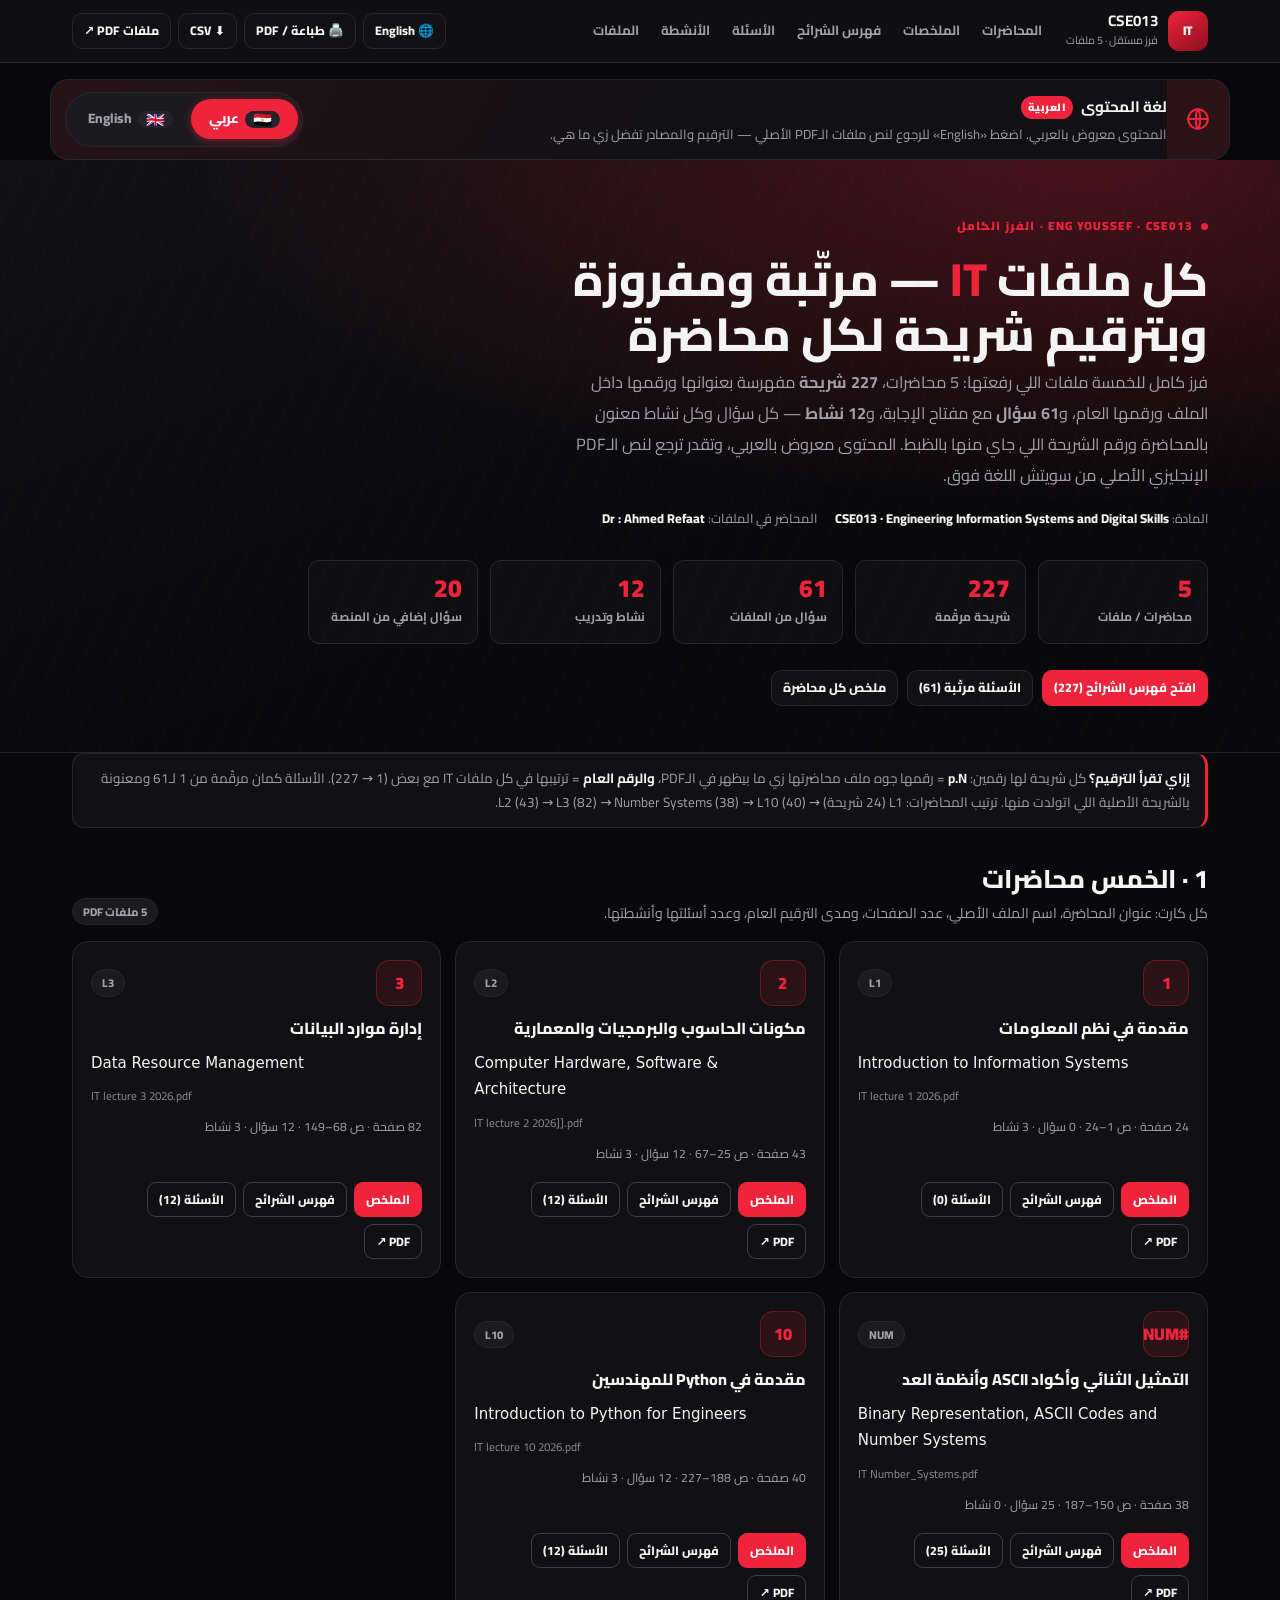
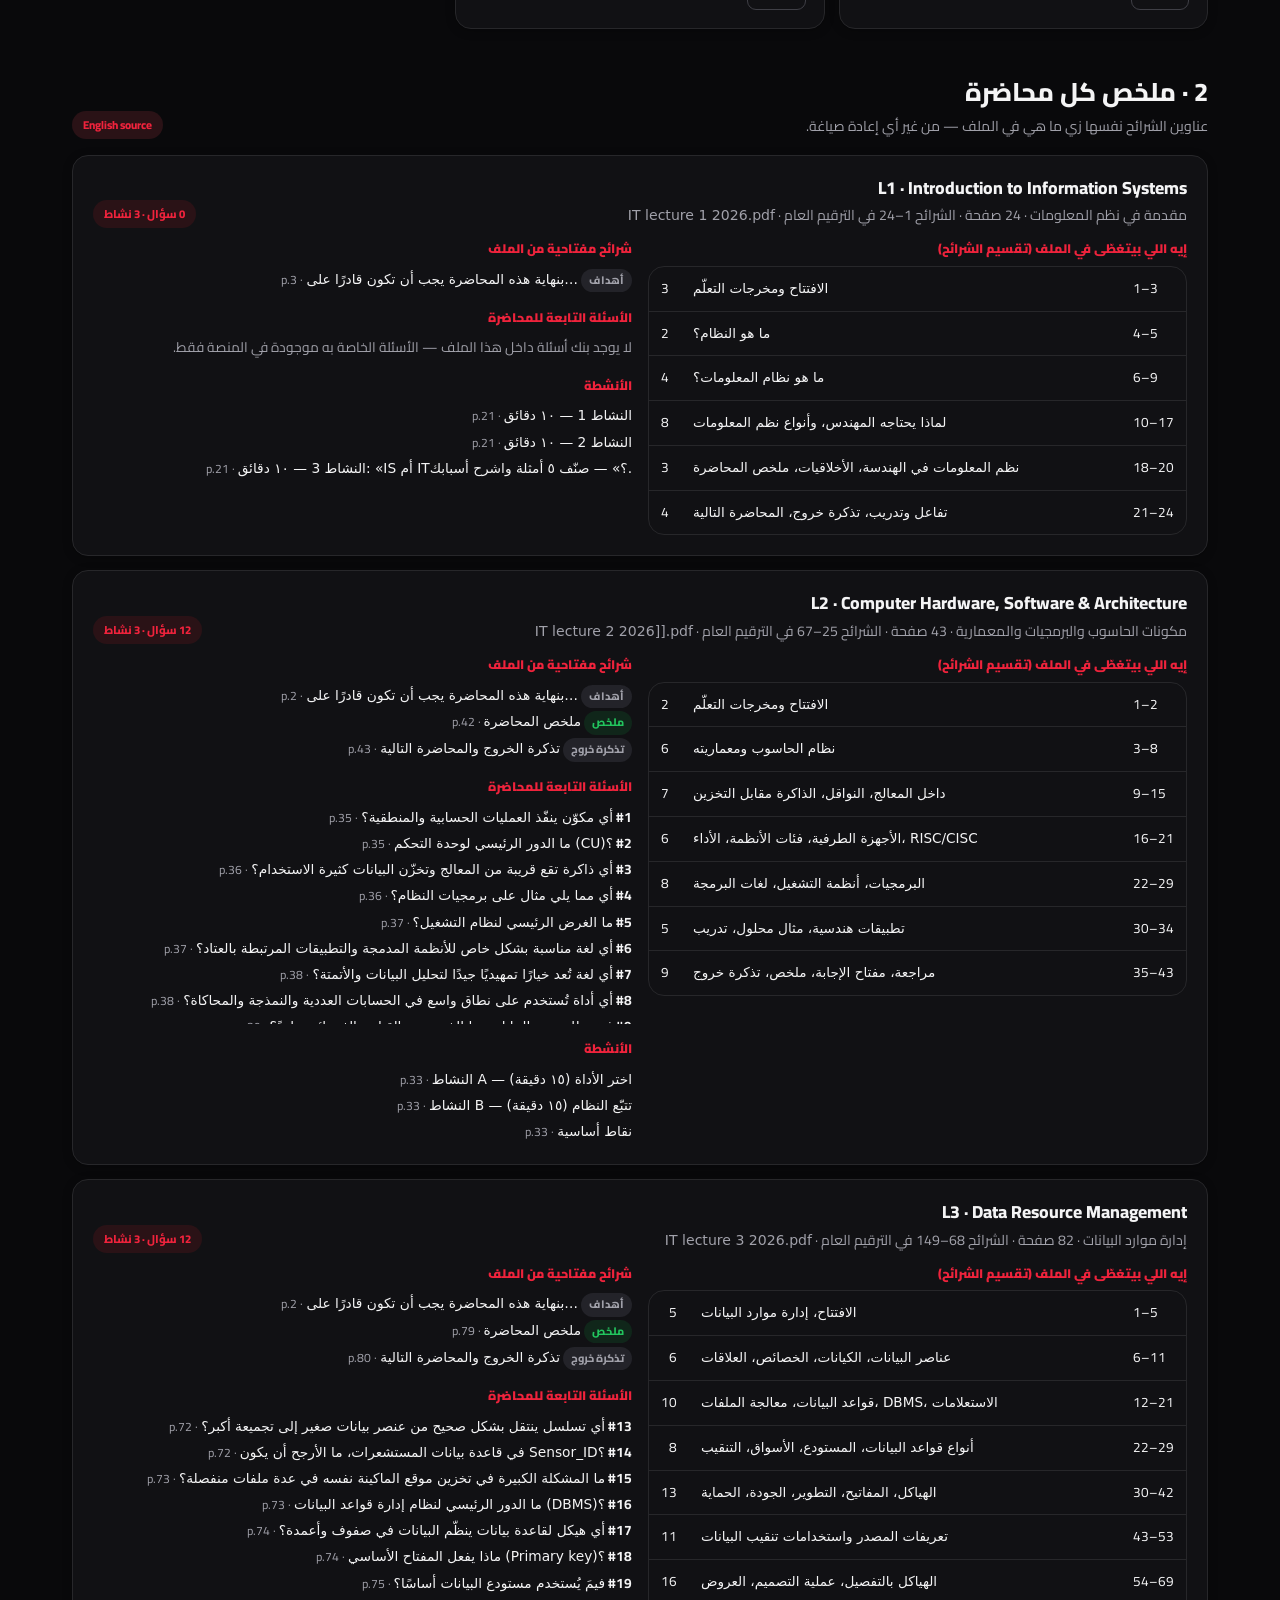
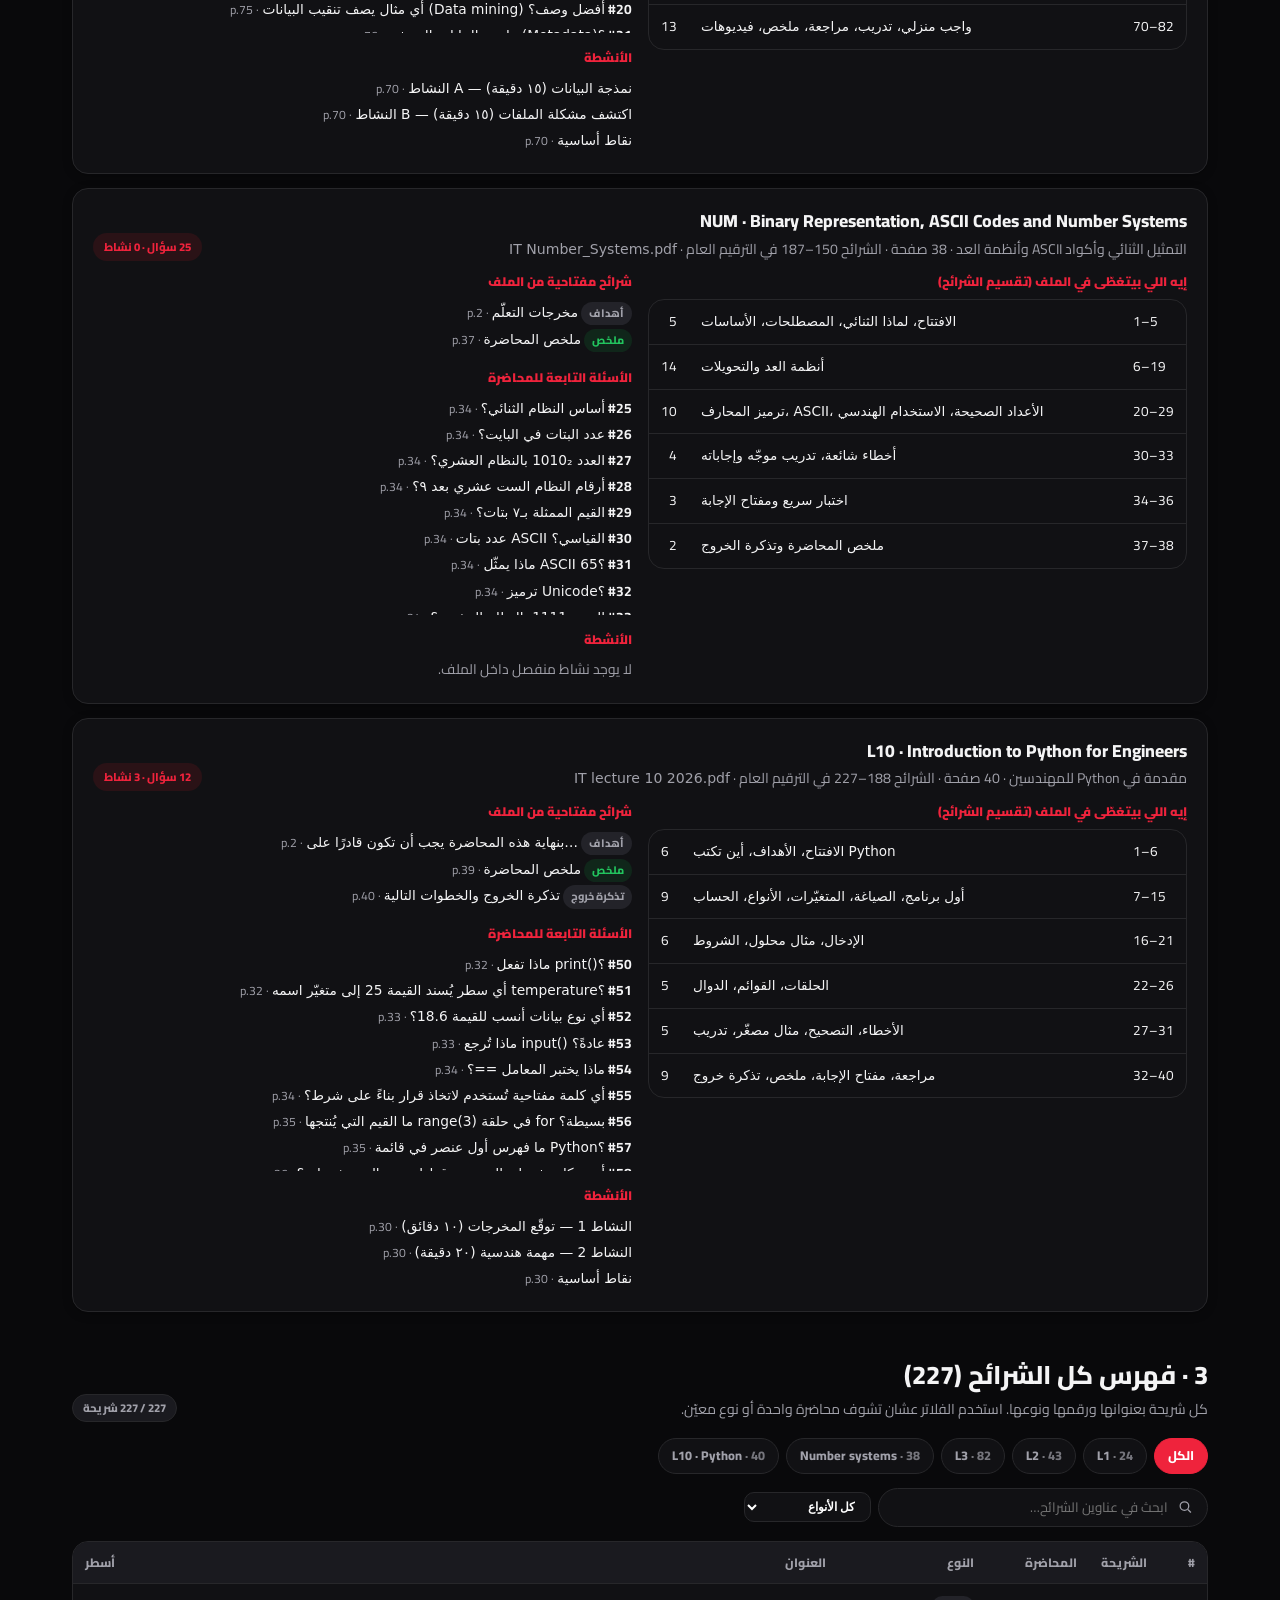
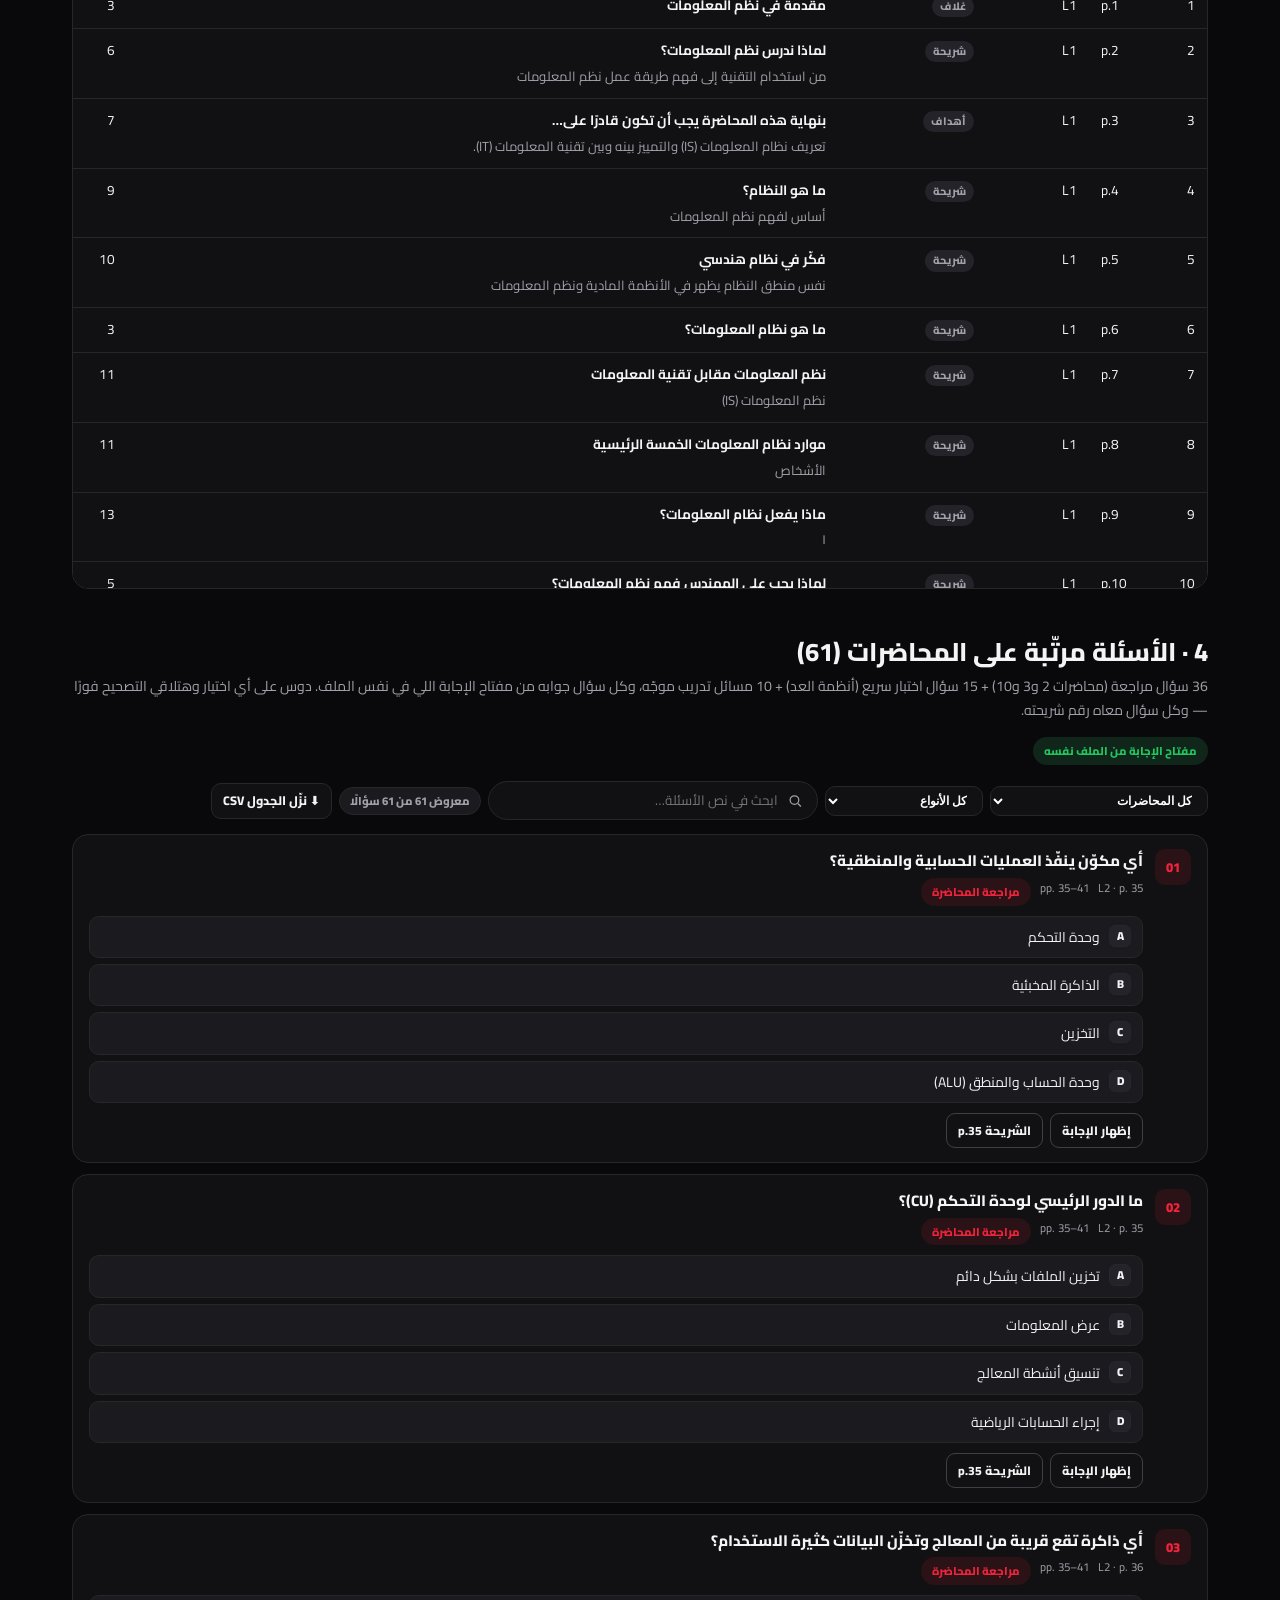
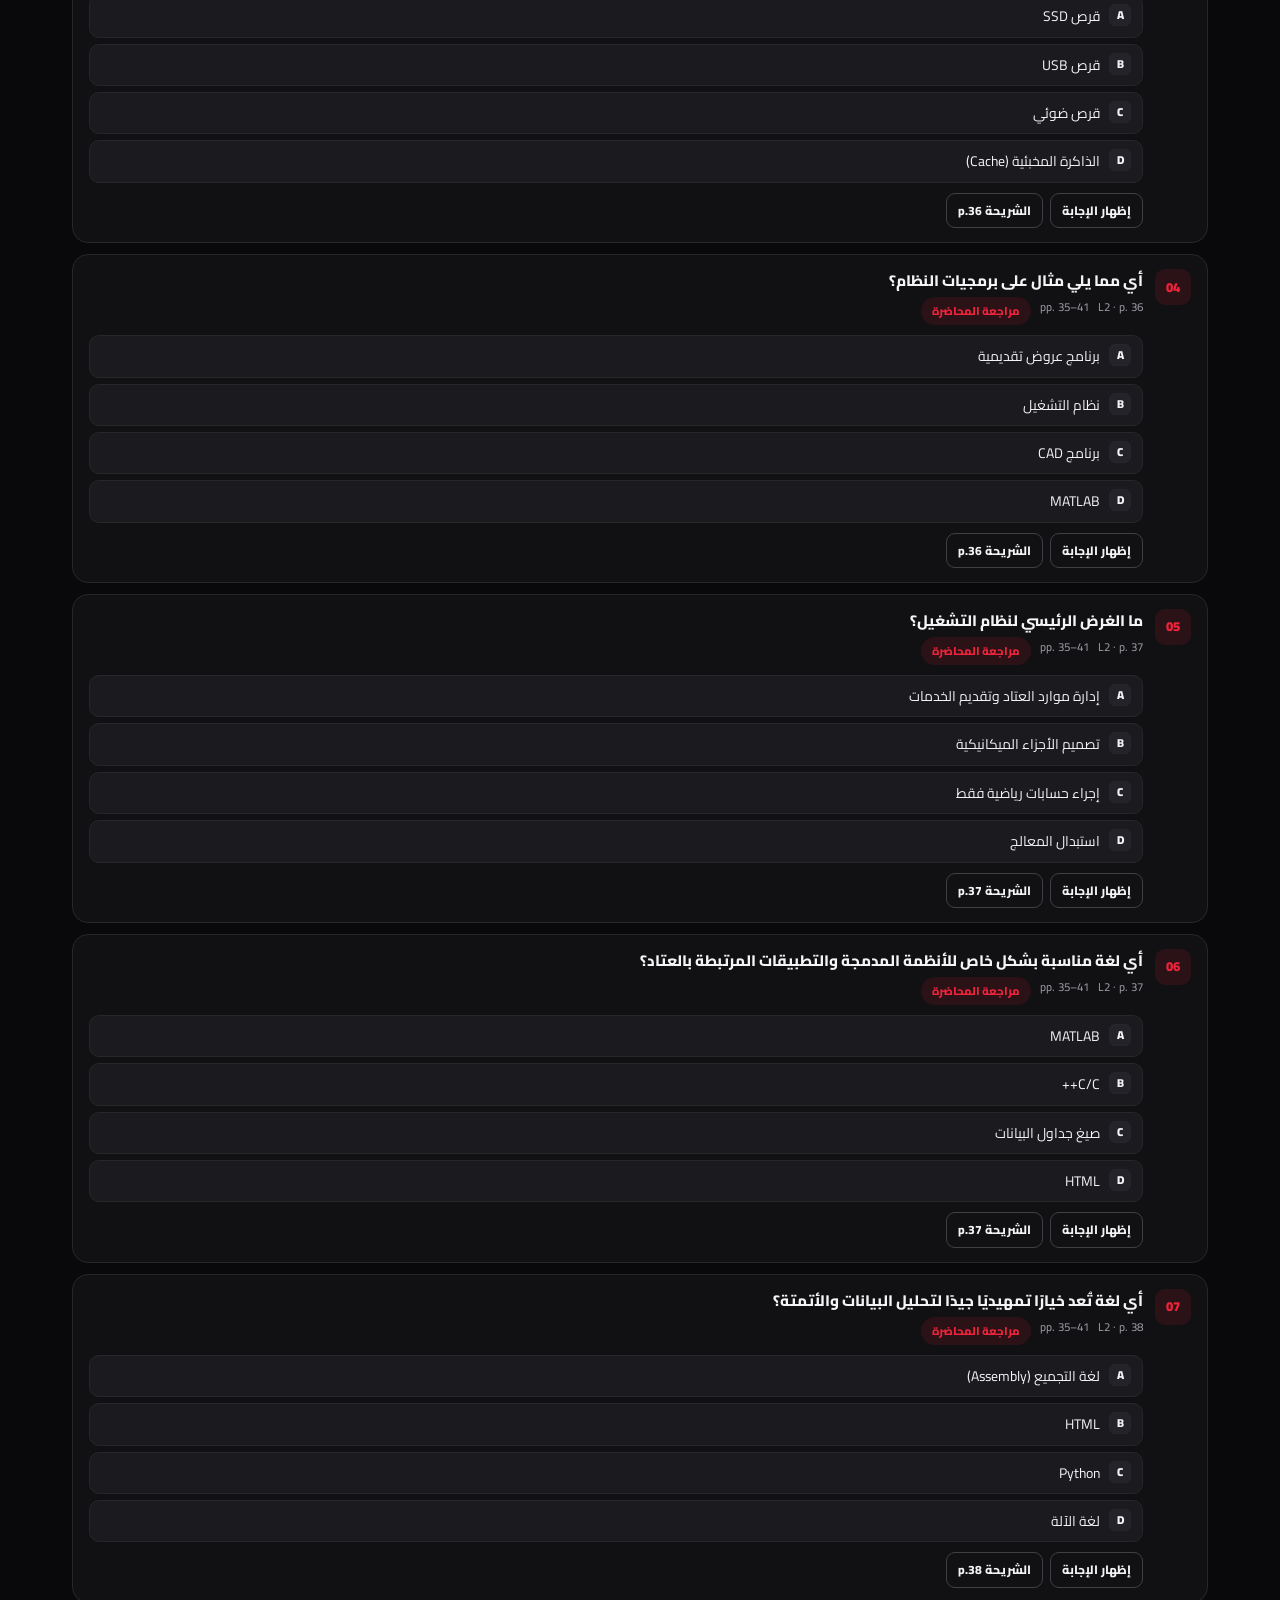
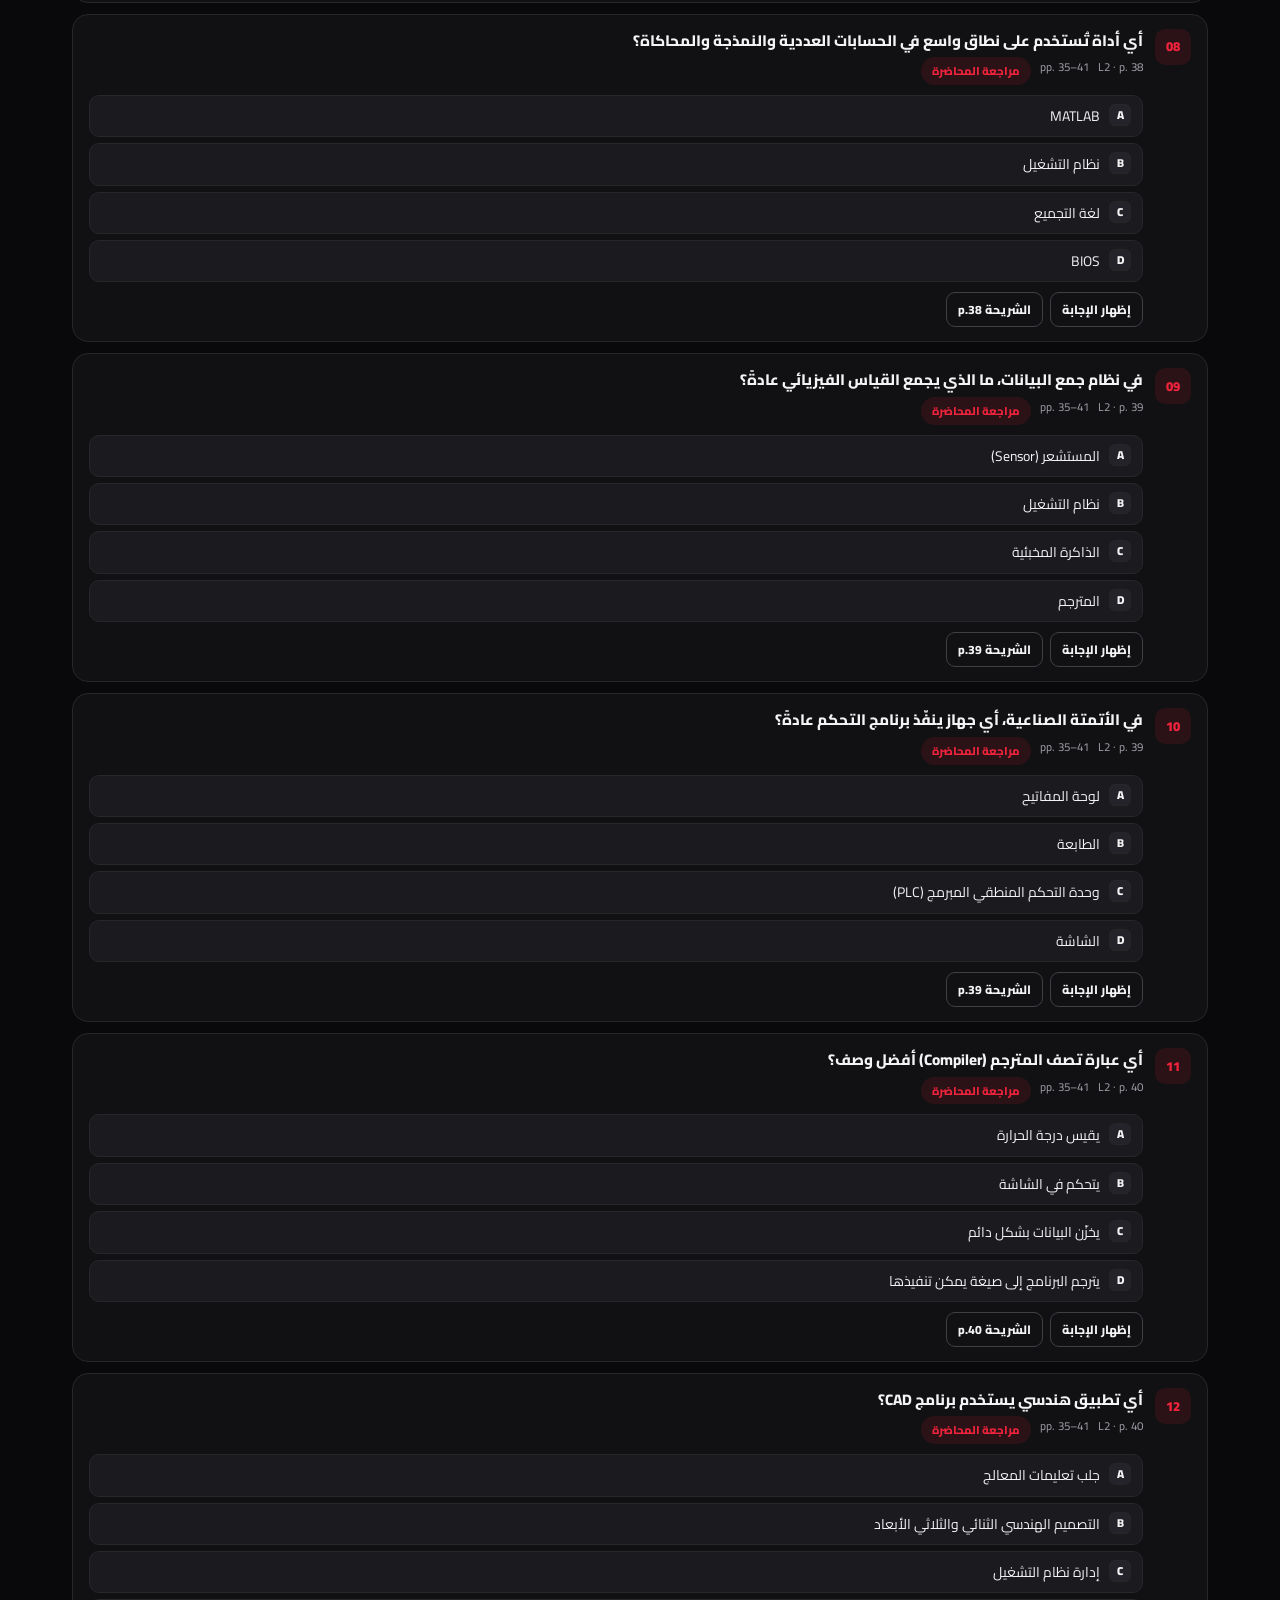
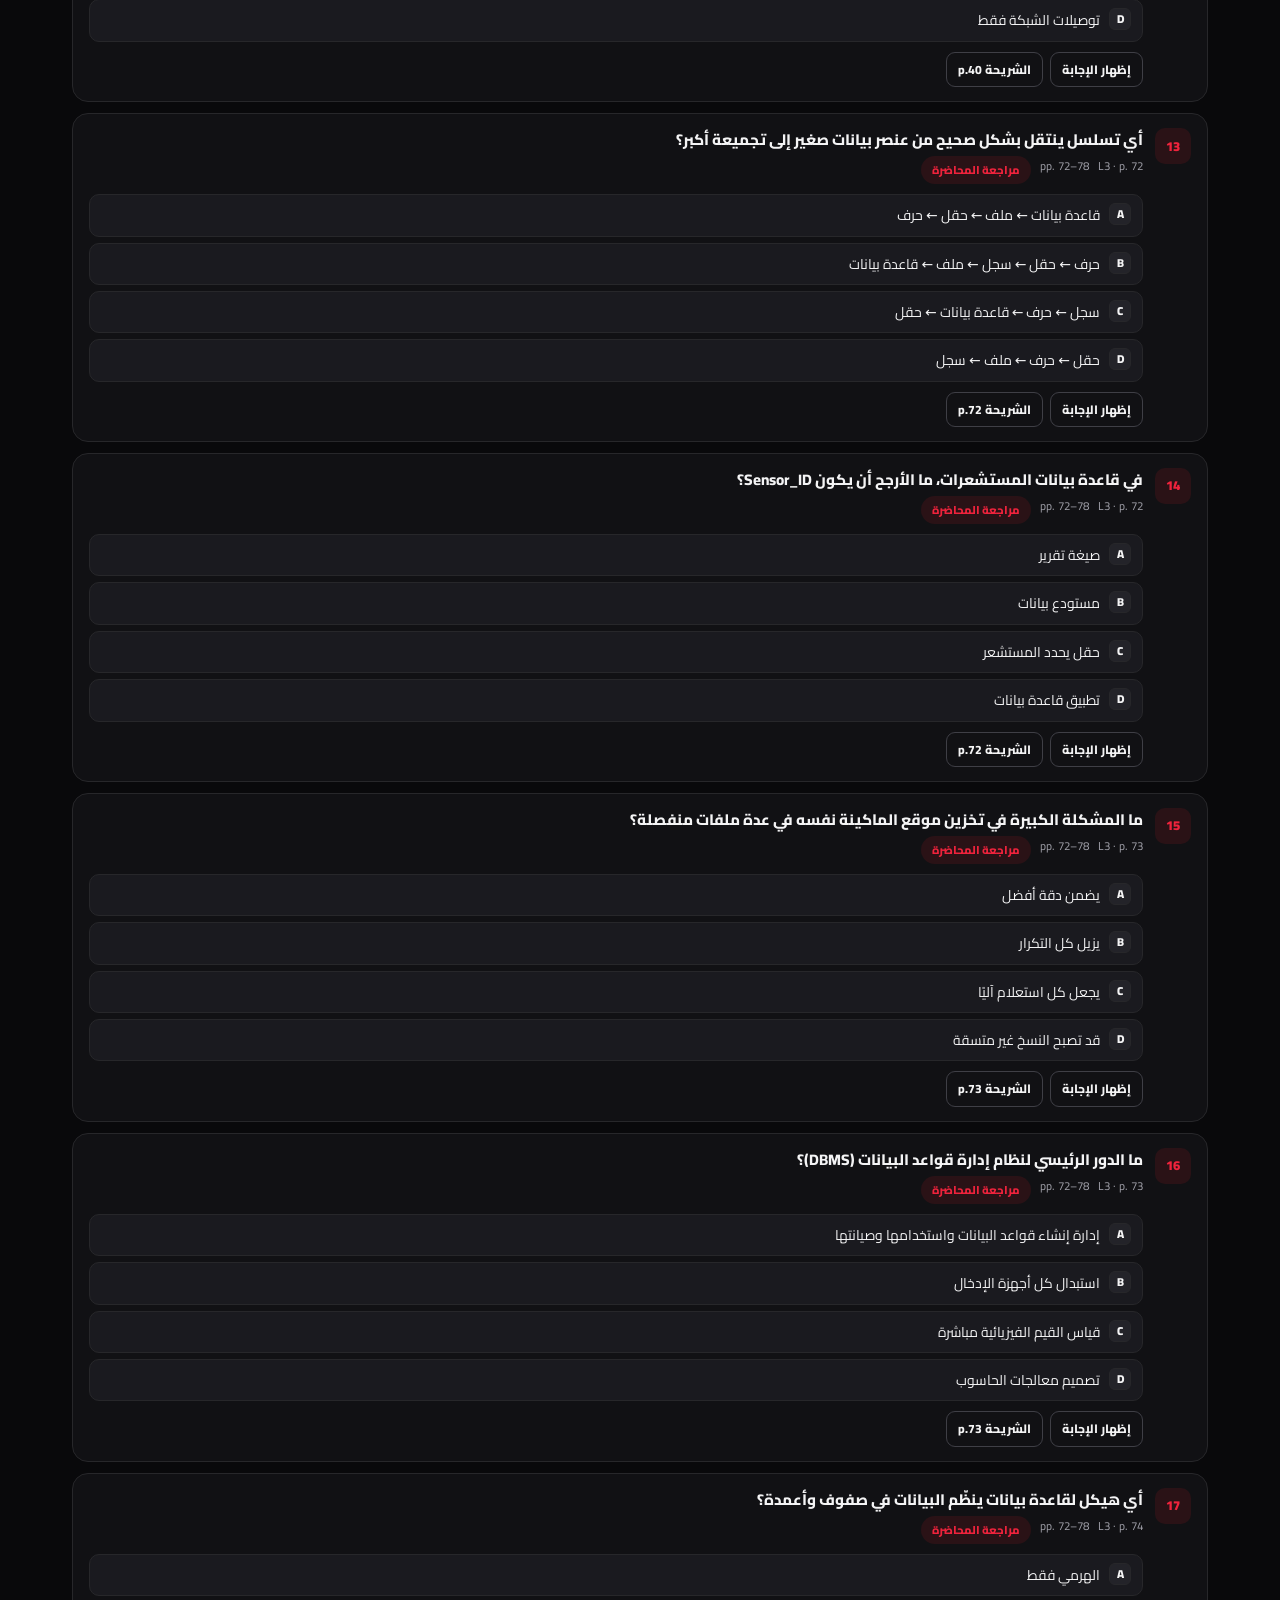
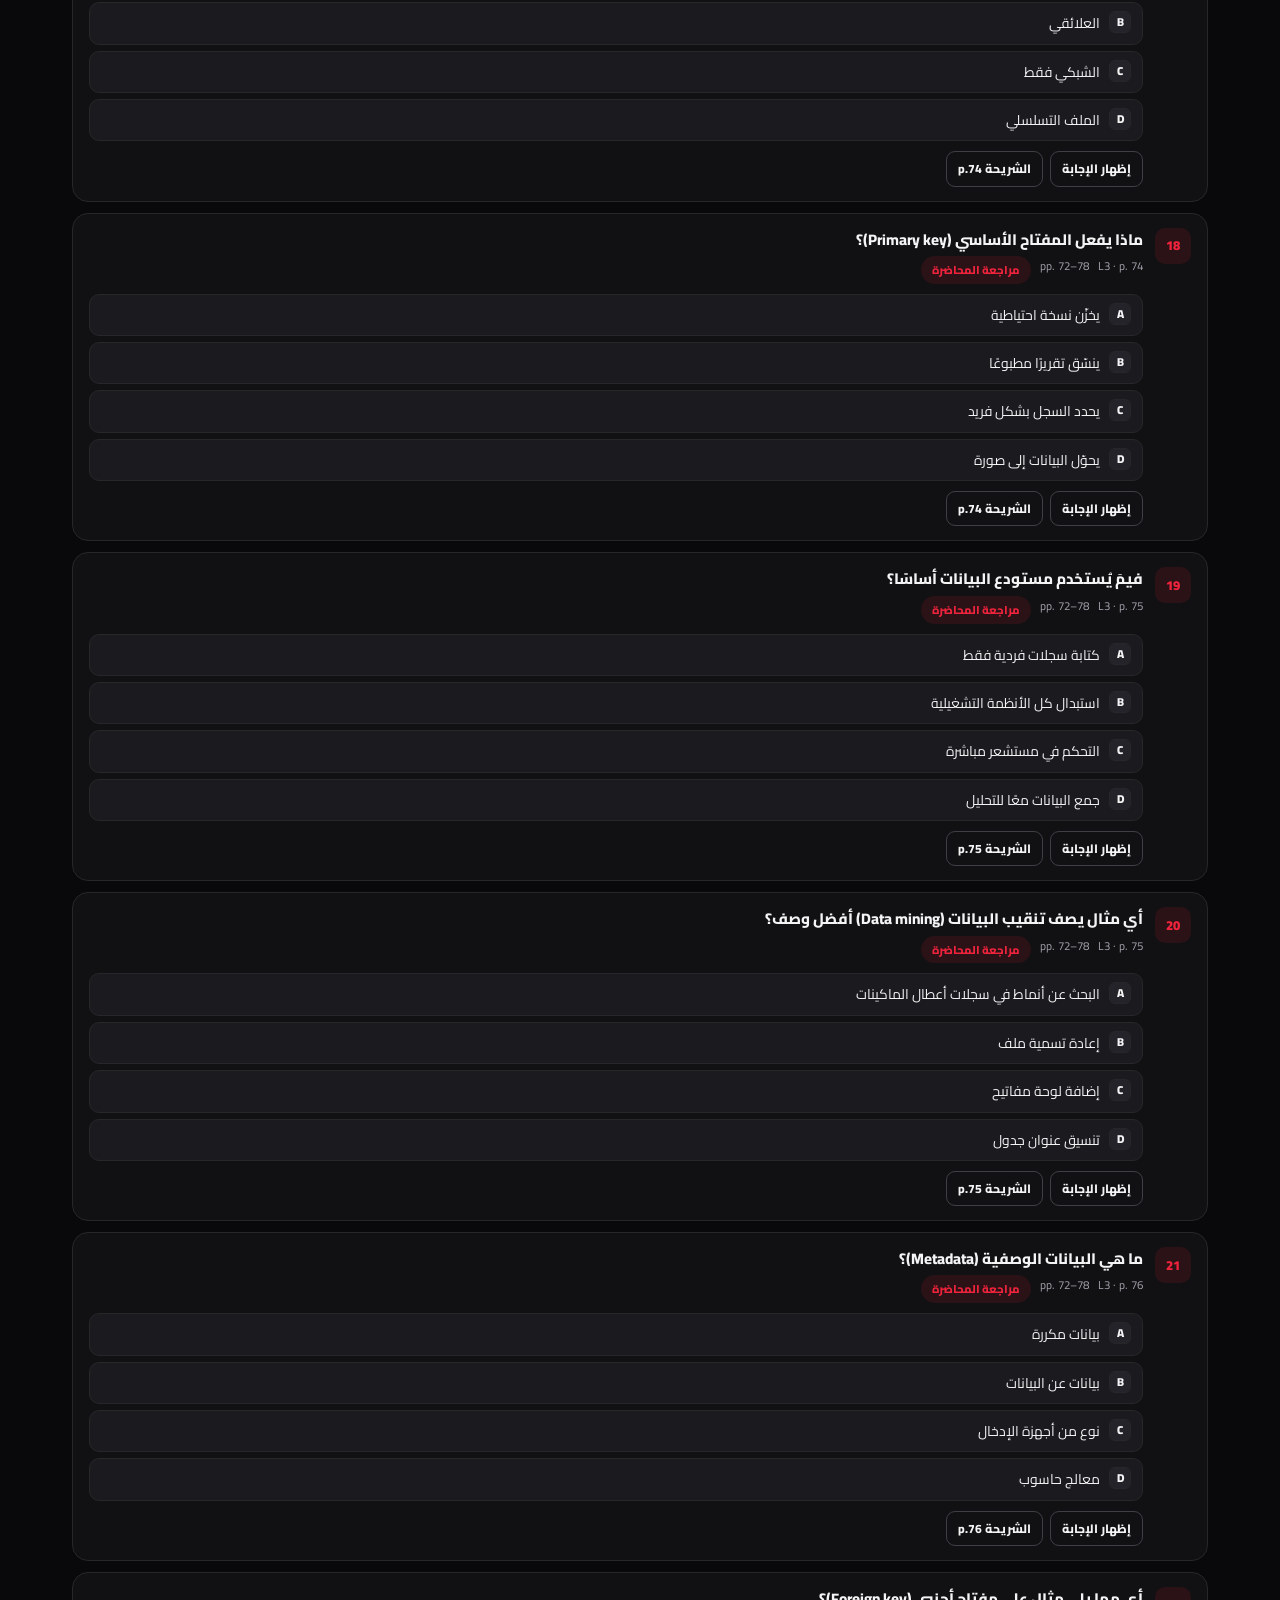
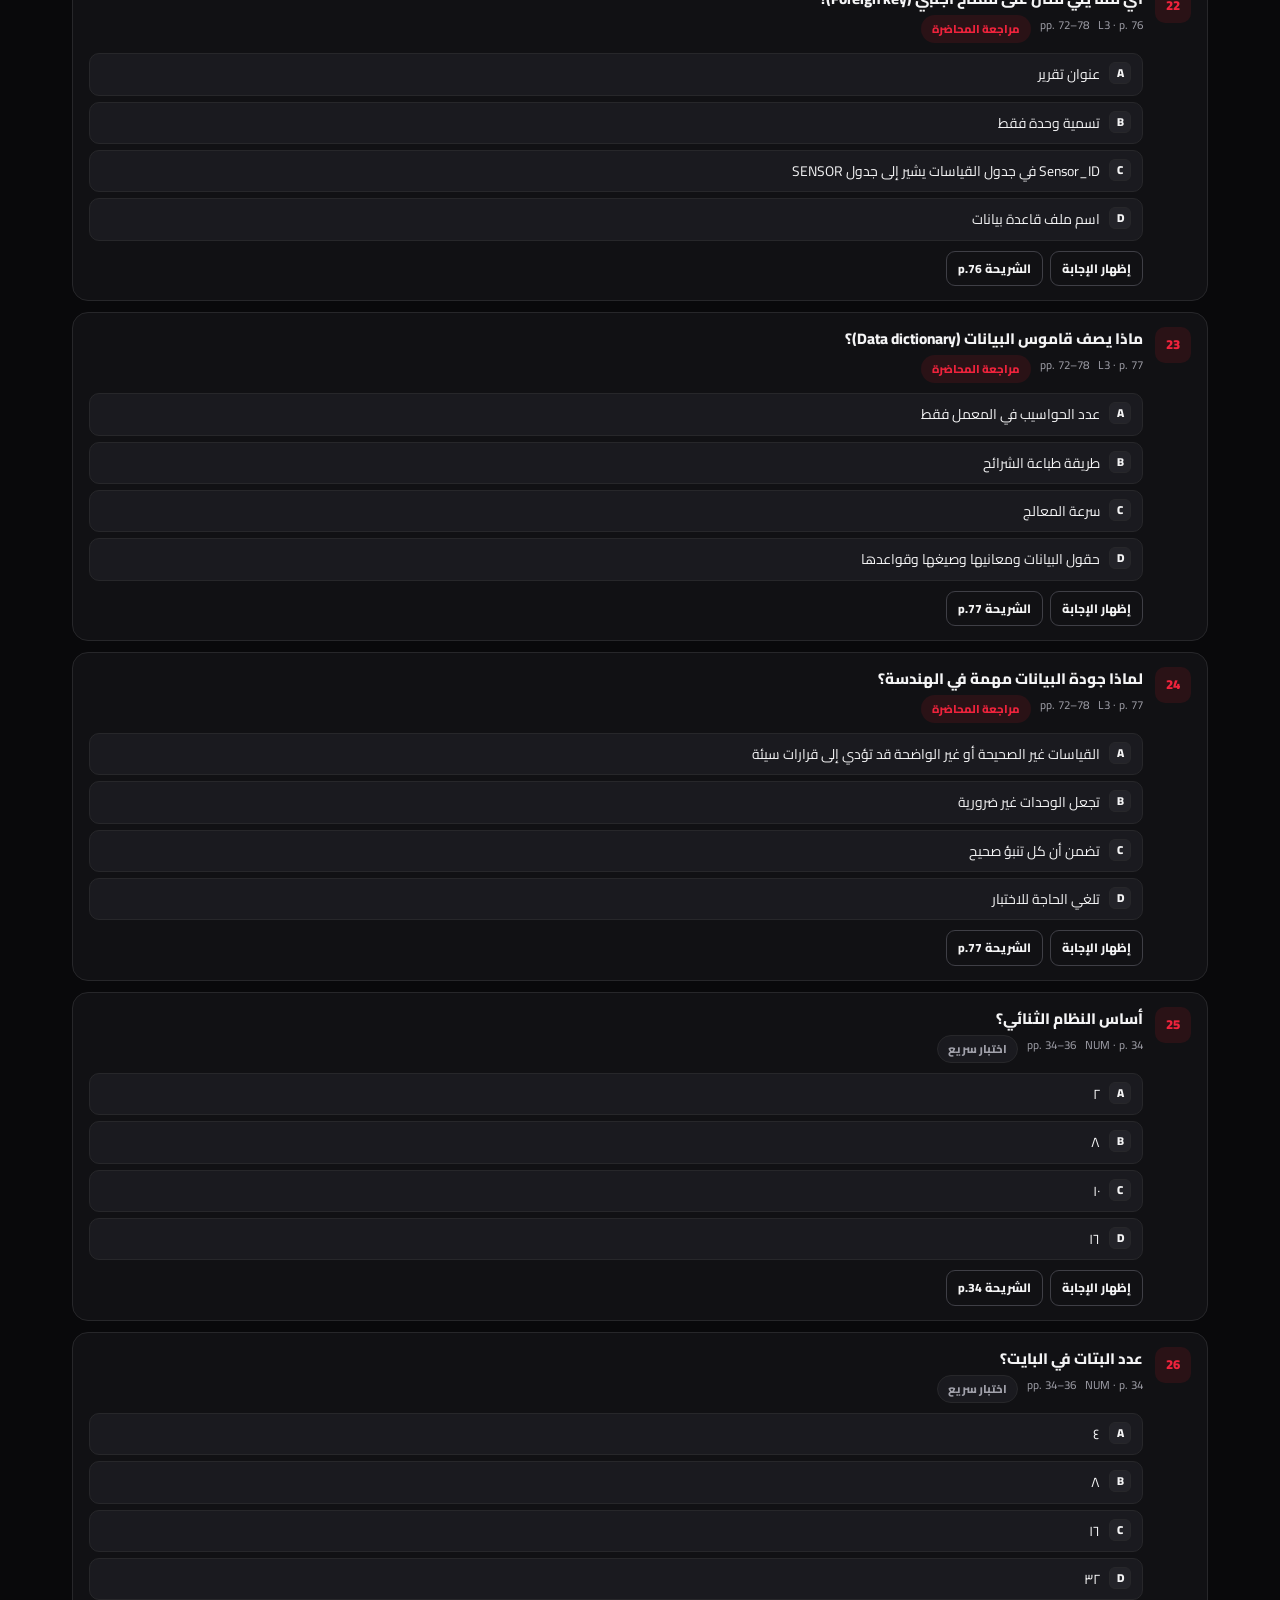
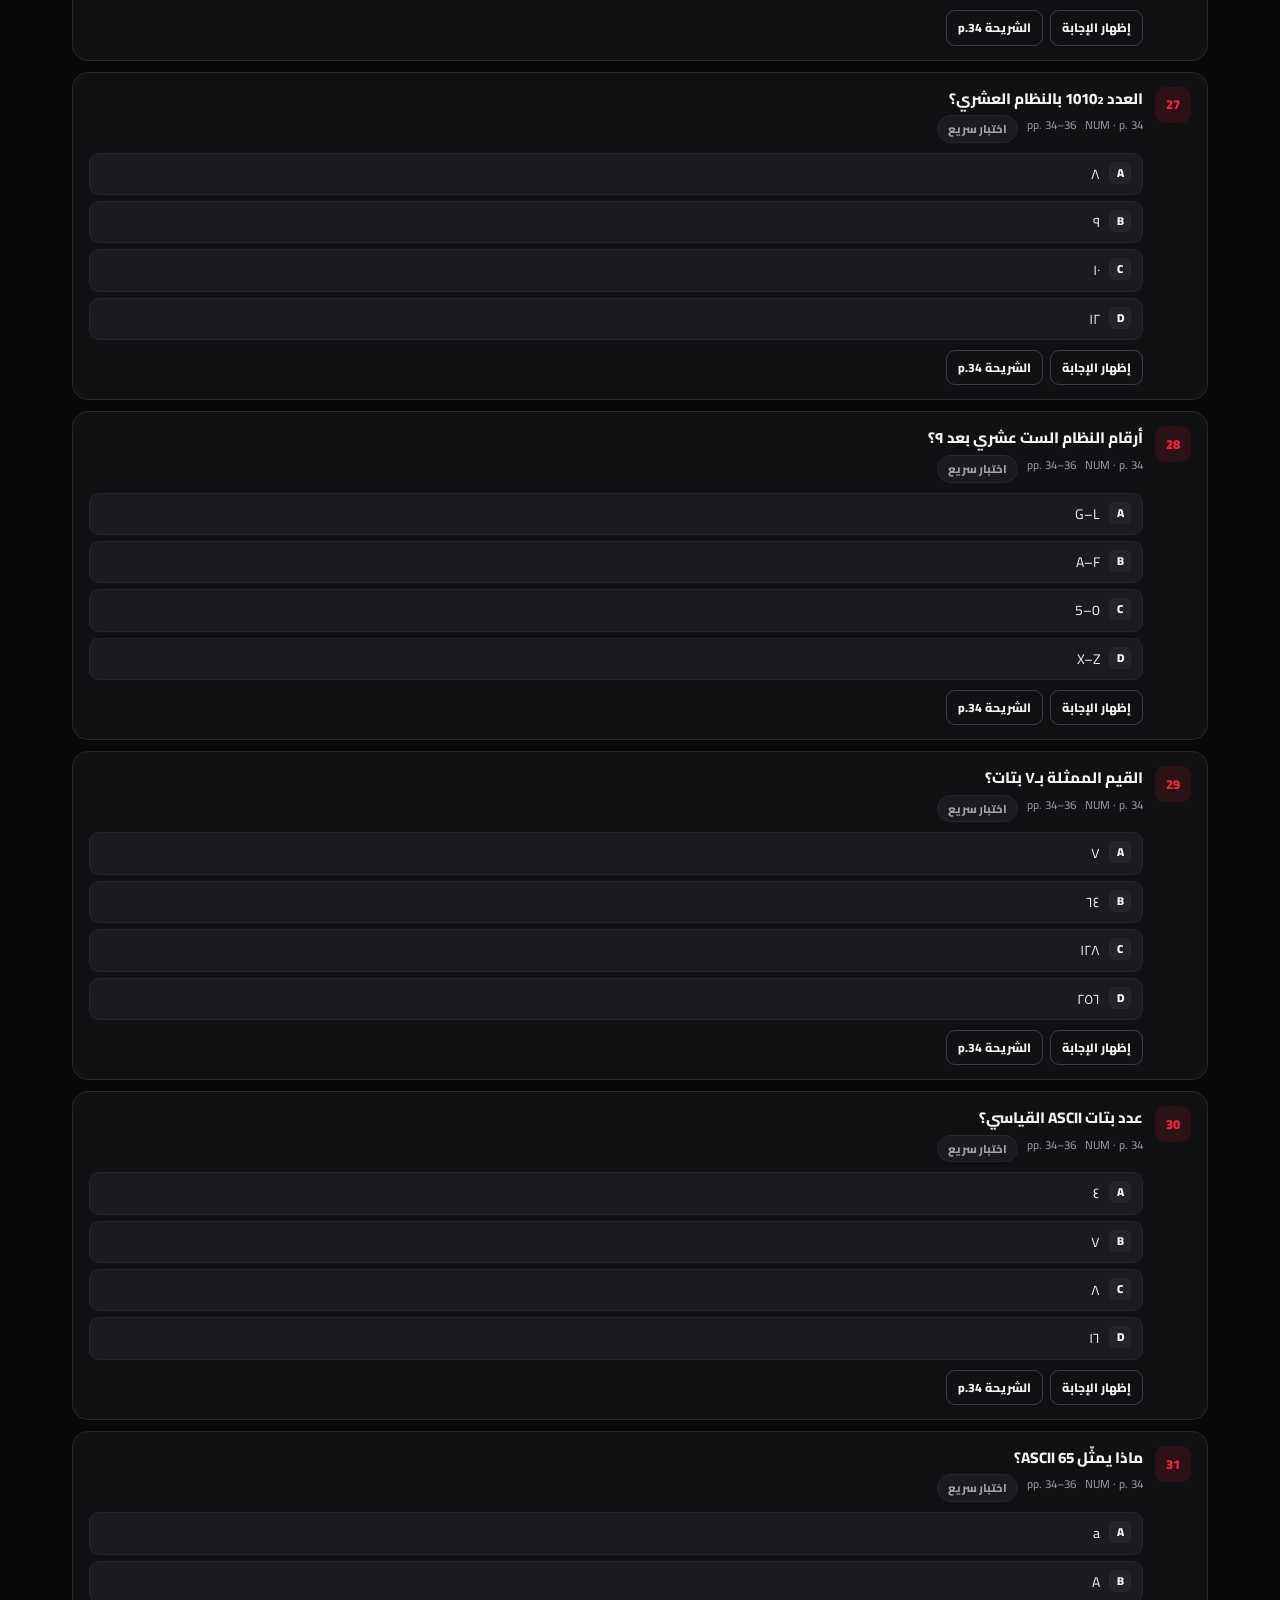
==== commit bef03c10: "it-sort: fix EN toggle not applying to summary spans + translate static chrome - localizeSummary sel" ====
--- a/it-sort/index.html
+++ b/it-sort/index.html
@@ -229,7 +229,7 @@
 </style>
 </head>
 <body>
-<a class="skip" href="#main">انتقل إلى المحتوى</a>
+<a class="skip" href="#main" data-ar="انتقل إلى المحتوى" data-en="Skip to content">انتقل إلى المحتوى</a>
 
 <header class="top">
   <div class="top-in">
@@ -249,7 +249,7 @@
       <button class="tool lang-tool" id="langBtn" type="button" aria-pressed="false" title="تبديل لغة المحتوى / Toggle content language">🌐 <span id="langBtnLabel">English</span></button>
       <button class="tool" id="printBtn" type="button">🖨️ <span data-ar="طباعة / PDF" data-en="Print / PDF">طباعة / PDF</span></button>
       <button class="tool" id="expQ" type="button">⬇️ <span data-ar="CSV" data-en="CSV">CSV</span></button>
-      <a class="tool" href="files/IT-lecture-1-2026.pdf" target="_blank" rel="noopener">ملفات PDF ↗</a>
+      <a class="tool" href="files/IT-lecture-1-2026.pdf" target="_blank" rel="noopener" data-ar="ملفات PDF ↗" data-en="PDF files ↗">ملفات PDF ↗</a>
     </div>
   </div>
 </header>
@@ -269,24 +269,24 @@
 
 <div class="hero" id="top">
   <div class="hero-in">
-    <span class="eyebrow"><span class="dot"></span>ENG YOUSSEF · CSE013 · الفرز الكامل</span>
+    <span class="eyebrow"><span class="dot"></span><span data-ar="ENG YOUSSEF · CSE013 · الفرز الكامل" data-en="ENG YOUSSEF · CSE013 · FULL INDEX">ENG YOUSSEF · CSE013 · الفرز الكامل</span></span>
     <h1 id="heroTitle">كل ملفات <span>IT</span> — مرتّبة ومفروزة <br>وبترقيم شريحة لكل محاضرة</h1>
     <p class="sub">فرز كامل للخمسة ملفات اللي رفعتها: 5 محاضرات، <b>227 شريحة</b> مفهرسة بعنوانها ورقمها داخل الملف ورقمها العام، و<b>61 سؤال</b> مع مفتاح الإجابة، و<b>12 نشاط</b> — كل سؤال وكل نشاط معنون بالمحاضرة ورقم الشريحة اللي جاي منها بالظبط. المحتوى معروض بالعربي، وتقدر ترجع لنص الـPDF الإنجليزي الأصلي من سويتش اللغة فوق.</p>
     <div class="meta-line">
-      <span>المادة: <b>CSE013 · Engineering Information Systems and Digital Skills</b></span>
-      <span>المحاضر في الملفات: <b>Dr : Ahmed Refaat</b></span>
+      <span><span data-ar="المادة:" data-en="Course:">المادة:</span> <b>CSE013 · Engineering Information Systems and Digital Skills</b></span>
+      <span><span data-ar="المحاضر في الملفات:" data-en="Lecturer:">المحاضر في الملفات:</span> <b>Dr : Ahmed Refaat</b></span>
     </div>
     <div class="stats">
-      <div class="stat"><b>5</b><span>محاضرات / ملفات</span></div>
-      <div class="stat"><b>227</b><span>شريحة مرقّمة</span></div>
-      <div class="stat"><b id="totQ">61</b><span>سؤال من الملفات</span></div>
-      <div class="stat"><b>12</b><span>نشاط وتدريب</span></div>
-      <div class="stat"><b>20</b><span>سؤال إضافي من المنصة</span></div>
+      <div class="stat"><b>5</b><span data-ar="محاضرات / ملفات" data-en="lectures / files">محاضرات / ملفات</span></div>
+      <div class="stat"><b>227</b><span data-ar="شريحة مرقّمة" data-en="numbered slides">شريحة مرقّمة</span></div>
+      <div class="stat"><b id="totQ">61</b><span data-ar="سؤال من الملفات" data-en="questions from the files">سؤال من الملفات</span></div>
+      <div class="stat"><b>12</b><span data-ar="نشاط وتدريب" data-en="activities & practice">نشاط وتدريب</span></div>
+      <div class="stat"><b>20</b><span data-ar="سؤال إضافي من المنصة" data-en="extra platform questions">سؤال إضافي من المنصة</span></div>
     </div>
     <div class="hero-cta">
-      <a class="tool primary" href="#index">افتح فهرس الشرائح (227)</a>
-      <a class="tool" href="#questions">الأسئلة مرتّبة (61)</a>
-      <a class="tool" href="#summary">ملخص كل محاضرة</a>
+      <a class="tool primary" href="#index" data-ar="افتح فهرس الشرائح (227)" data-en="Open the slide index (227)">افتح فهرس الشرائح (227)</a>
+      <a class="tool" href="#questions" data-ar="الأسئلة مرتّبة (61)" data-en="Sorted questions (61)">الأسئلة مرتّبة (61)</a>
+      <a class="tool" href="#summary" data-ar="ملخص كل محاضرة" data-en="Summary of every lecture">ملخص كل محاضرة</a>
     </div>
   </div>
 </div>
@@ -294,22 +294,24 @@
 <main class="wrap" id="main">
 
   <div class="info" style="margin-bottom:34px">
-    <b>إزاي تقرأ الترقيم؟</b> كل شريحة لها رقمين: <b dir="ltr">p.N</b> = رقمها جوه ملف محاضرتها زي ما بيظهر في الـPDF،
-    <b>والرقم العام</b> = ترتيبها في كل ملفات IT مع بعض (1 → 227). الأسئلة كمان مرقّمة من 1 لـ61
-    ومعنونة بالشريحة الأصلية اللي اتولدت منها. ترتيب المحاضرات: L1 (24 شريحة) → L2 (43) → L3 (82) → Number Systems (38) → L10 (40).
+    <b><span data-ar="إزاي تقرأ الترقيم؟" data-en="How to read the numbering?">إزاي تقرأ الترقيم؟</span></b>
+    <span data-ar="كل شريحة لها رقمين:" data-en="Each slide has two numbers:">كل شريحة لها رقمين:</span> <b dir="ltr">p.N</b>
+    <span data-ar="= رقمها جوه ملف محاضرتها زي ما بيظهر في الـPDF،" data-en="= its page number inside its lecture file, as shown in the PDF,">= رقمها جوه ملف محاضرتها زي ما بيظهر في الـPDF،</span>
+    <b><span data-ar="والرقم العام" data-en="and the global number">والرقم العام</span></b>
+    <span data-ar="= ترتيبها في كل ملفات IT مع بعض (1 → 227). الأسئلة كمان مرقّمة من 1 لـ61 ومعنونة بالشريحة الأصلية اللي اتولدت منها. ترتيب المحاضرات: L1 (24 شريحة) → L2 (43) → L3 (82) → Number Systems (38) → L10 (40)." data-en="= its order across all IT files (1 → 227). Questions are also numbered 1–61 and tagged with their source slide. Lecture order: L1 (24 slides) → L2 (43) → L3 (82) → Number Systems (38) → L10 (40).">= ترتيبها في كل ملفات IT مع بعض (1 → 227). الأسئلة كمان مرقّمة من 1 لـ61 ومعنونة بالشريحة الأصلية اللي اتولدت منها. ترتيب المحاضرات: L1 (24 شريحة) → L2 (43) → L3 (82) → Number Systems (38) → L10 (40).</span>
   </div>
 
   <section class="block" id="lectures">
     <div class="block-head">
-      <div><h2 data-ar="1 · الخمس محاضرات" data-en="1 · The five lectures">1 · الخمس محاضرات</h2><p>كل كارت: عنوان المحاضرة، اسم الملف الأصلي، عدد الصفحات، ومدى الترقيم العام، وعدد أسئلتها وأنشطتها.</p></div>
-      <span class="badge">5 ملفات PDF</span>
+      <div><h2 data-ar="1 · الخمس محاضرات" data-en="1 · The five lectures">1 · الخمس محاضرات</h2><p data-ar="كل كارت: عنوان المحاضرة، اسم الملف الأصلي، عدد الصفحات، ومدى الترقيم العام، وعدد أسئلتها وأنشطتها." data-en="Each card: lecture title, original file name, page count, global numbering range, and its question/activity counts.">كل كارت: عنوان المحاضرة، اسم الملف الأصلي، عدد الصفحات، ومدى الترقيم العام، وعدد أسئلتها وأنشطتها.</p></div>
+      <span class="badge" data-ar="5 ملفات PDF" data-en="5 PDF files">5 ملفات PDF</span>
     </div>
     <div class="lec-grid" id="lecGrid"></div>
   </section>
 
   <section class="block" id="summary">
     <div class="block-head">
-      <div><h2 data-ar="2 · ملخص كل محاضرة" data-en="2 · Summary of every lecture">2 · ملخص كل محاضرة</h2><p>عناوين الشرائح نفسها زي ما هي في الملف — من غير أي إعادة صياغة.</p></div>
+      <div><h2 data-ar="2 · ملخص كل محاضرة" data-en="2 · Summary of every lecture">2 · ملخص كل محاضرة</h2><p data-ar="عناوين الشرائح نفسها زي ما هي في الملف — من غير أي إعادة صياغة." data-en="Slide titles exactly as they appear in the file — no rewording.">عناوين الشرائح نفسها زي ما هي في الملف — من غير أي إعادة صياغة.</p></div>
       <span class="badge b">English source</span>
     </div>
     <div id="summaryBlocks">
@@ -317,21 +319,21 @@
       <div class="block-head" style="margin-bottom:10px">
         <div>
           <h3>L1 · Introduction to Information Systems</h3>
-          <p>مقدمة في نظم المعلومات · 24 صفحة · الشرائح 1–24 في الترقيم العام · <span class="en" dir="ltr">IT lecture 1 2026.pdf</span></p>
-        </div>
-        <span class="badge b">0 سؤال · 3 نشاط</span>
+          <p><span data-ar="مقدمة في نظم المعلومات · 24 صفحة · الشرائح 1–24 في الترقيم العام · " data-en="Introduction to Information Systems · 24 pages · slides 1–24 globally · ">مقدمة في نظم المعلومات · 24 صفحة · الشرائح 1–24 في الترقيم العام · </span><span class="en" dir="ltr">IT lecture 1 2026.pdf</span></p>
+        </div>
+        <span class="badge b" data-ar="0 سؤال · 3 نشاط" data-en="0 questions · 3 activities">0 سؤال · 3 نشاط</span>
       </div>
       <div style="display:grid;grid-template-columns:repeat(auto-fit,minmax(280px,1fr));gap:16px">
         <div>
-          <div style="font-size:.78rem;font-weight:900;color:var(--brand);margin-bottom:6px">إيه اللي بيتغطّى في الملف (تقسيم الشرائح)</div>
+          <div style="font-size:.78rem;font-weight:900;color:var(--brand);margin-bottom:6px" data-ar="إيه اللي بيتغطّى في الملف (تقسيم الشرائح)" data-en="What the file covers (slide breakdown)">إيه اللي بيتغطّى في الملف (تقسيم الشرائح)</div>
           <div class="scroll" style="max-height:none"><table><tbody><tr><td class="num" dir="ltr">1–3</td><td class="en" dir="ltr">Opening, learning outcomes</td><td class="num">3</td></tr><tr><td class="num" dir="ltr">4–5</td><td class="en" dir="ltr">What is a System?</td><td class="num">2</td></tr><tr><td class="num" dir="ltr">6–9</td><td class="en" dir="ltr">What is an Information System?</td><td class="num">4</td></tr><tr><td class="num" dir="ltr">10–17</td><td class="en" dir="ltr">Why engineers need it, and the types of IS</td><td class="num">8</td></tr><tr><td class="num" dir="ltr">18–20</td><td class="en" dir="ltr">IS in engineering, ethics, lecture summary</td><td class="num">3</td></tr><tr><td class="num" dir="ltr">21–24</td><td class="en" dir="ltr">Interaction &amp; practice, exit ticket, next lecture</td><td class="num">4</td></tr></tbody></table></div>
         </div>
         <div>
-          <div style="font-size:.78rem;font-weight:900;color:var(--brand);margin-bottom:6px">شرائح مفتاحية من الملف</div>
-          <ul style="margin:0;padding-inline-start:0;list-style:none;font-size:.86rem;line-height:1.95"><li><span class="flag ">أهداف</span> <span class="en" dir="ltr">By the end of this lecture, you should be able to…</span><span style="color:var(--muted);font-size:.76rem"> · p.3</span></li></ul>
-          <div style="font-size:.78rem;font-weight:900;color:var(--brand);margin:14px 0 6px">الأسئلة التابعة للمحاضرة</div>
-          <ul style="margin:0;padding-inline-start:0;list-style:none;font-size:.86rem;line-height:1.9;max-height:220px;overflow:auto"><li style="color:var(--muted)">لا يوجد بنك أسئلة داخل هذا الملف — الأسئلة الخاصة به موجودة في المنصة فقط.</li></ul>
-          <div style="font-size:.78rem;font-weight:900;color:var(--brand);margin:14px 0 6px">الأنشطة</div>
+          <div style="font-size:.78rem;font-weight:900;color:var(--brand);margin-bottom:6px" data-ar="شرائح مفتاحية من الملف" data-en="Key slides from the file">شرائح مفتاحية من الملف</div>
+          <ul style="margin:0;padding-inline-start:0;list-style:none;font-size:.86rem;line-height:1.95"><li><span class="flag " data-ar="أهداف" data-en="Outcomes">أهداف</span> <span class="en" dir="ltr">By the end of this lecture, you should be able to…</span><span style="color:var(--muted);font-size:.76rem"> · p.3</span></li></ul>
+          <div style="font-size:.78rem;font-weight:900;color:var(--brand);margin:14px 0 6px" data-ar="الأسئلة التابعة للمحاضرة" data-en="Questions from this lecture">الأسئلة التابعة للمحاضرة</div>
+          <ul style="margin:0;padding-inline-start:0;list-style:none;font-size:.86rem;line-height:1.9;max-height:220px;overflow:auto"><li style="color:var(--muted)"><span data-ar="لا يوجد بنك أسئلة داخل هذا الملف — الأسئلة الخاصة به موجودة في المنصة فقط." data-en="No question bank inside this file — its questions live on the platform only.">لا يوجد بنك أسئلة داخل هذا الملف — الأسئلة الخاصة به موجودة في المنصة فقط.</span></li></ul>
+          <div style="font-size:.78rem;font-weight:900;color:var(--brand);margin:14px 0 6px" data-ar="الأنشطة" data-en="Activities">الأنشطة</div>
           <ul style="margin:0;padding-inline-start:0;list-style:none;font-size:.86rem;line-height:1.9"><li><span class="en" dir="ltr">Activity 1 — 10 min</span> <span style="color:var(--muted);font-size:.76rem">· p.21</span></li><li><span class="en" dir="ltr">Activity 2 — 10 min</span> <span style="color:var(--muted);font-size:.76rem">· p.21</span></li><li><span class="en" dir="ltr">Activity 3 — 10 min: “IS or IT?” — classify 5 examples and explain your reasoning.</span> <span style="color:var(--muted);font-size:.76rem">· p.21</span></li></ul>
         </div>
       </div>
@@ -340,21 +342,21 @@
       <div class="block-head" style="margin-bottom:10px">
         <div>
           <h3>L2 · Computer Hardware, Software &amp; Architecture</h3>
-          <p>مكونات الحاسوب والبرمجيات والمعمارية · 43 صفحة · الشرائح 25–67 في الترقيم العام · <span class="en" dir="ltr">IT lecture 2 2026]].pdf</span></p>
-        </div>
-        <span class="badge b">12 سؤال · 3 نشاط</span>
+          <p><span data-ar="مكونات الحاسوب والبرمجيات والمعمارية · 43 صفحة · الشرائح 25–67 في الترقيم العام · " data-en="Computer hardware, software and architecture · 43 pages · slides 25–67 globally · ">مكونات الحاسوب والبرمجيات والمعمارية · 43 صفحة · الشرائح 25–67 في الترقيم العام · </span><span class="en" dir="ltr">IT lecture 2 2026]].pdf</span></p>
+        </div>
+        <span class="badge b" data-ar="12 سؤال · 3 نشاط" data-en="12 questions · 3 activities">12 سؤال · 3 نشاط</span>
       </div>
       <div style="display:grid;grid-template-columns:repeat(auto-fit,minmax(280px,1fr));gap:16px">
         <div>
-          <div style="font-size:.78rem;font-weight:900;color:var(--brand);margin-bottom:6px">إيه اللي بيتغطّى في الملف (تقسيم الشرائح)</div>
+          <div style="font-size:.78rem;font-weight:900;color:var(--brand);margin-bottom:6px" data-ar="إيه اللي بيتغطّى في الملف (تقسيم الشرائح)" data-en="What the file covers (slide breakdown)">إيه اللي بيتغطّى في الملف (تقسيم الشرائح)</div>
           <div class="scroll" style="max-height:none"><table><tbody><tr><td class="num" dir="ltr">1–2</td><td class="en" dir="ltr">Opening, learning outcomes</td><td class="num">2</td></tr><tr><td class="num" dir="ltr">3–8</td><td class="en" dir="ltr">The computer system and its architecture</td><td class="num">6</td></tr><tr><td class="num" dir="ltr">9–15</td><td class="en" dir="ltr">Inside the CPU, buses, memory vs. storage</td><td class="num">7</td></tr><tr><td class="num" dir="ltr">16–21</td><td class="en" dir="ltr">Peripherals, system classes, performance, RISC/CISC</td><td class="num">6</td></tr><tr><td class="num" dir="ltr">22–29</td><td class="en" dir="ltr">Software, operating systems, programming languages</td><td class="num">8</td></tr><tr><td class="num" dir="ltr">30–34</td><td class="en" dir="ltr">Engineering applications, worked example, practice</td><td class="num">5</td></tr><tr><td class="num" dir="ltr">35–43</td><td class="en" dir="ltr">Review, answer key, summary, exit ticket</td><td class="num">9</td></tr></tbody></table></div>
         </div>
         <div>
-          <div style="font-size:.78rem;font-weight:900;color:var(--brand);margin-bottom:6px">شرائح مفتاحية من الملف</div>
-          <ul style="margin:0;padding-inline-start:0;list-style:none;font-size:.86rem;line-height:1.95"><li><span class="flag ">أهداف</span> <span class="en" dir="ltr">By the end of this lecture, you should be able to…</span><span style="color:var(--muted);font-size:.76rem"> · p.2</span></li><li><span class="flag sum">ملخص</span> <span class="en" dir="ltr">Lecture summary</span><span style="color:var(--muted);font-size:.76rem"> · p.42</span></li><li><span class="flag ">تذكرة خروج</span> <span class="en" dir="ltr">Exit ticket &amp; next lecture</span><span style="color:var(--muted);font-size:.76rem"> · p.43</span></li></ul>
-          <div style="font-size:.78rem;font-weight:900;color:var(--brand);margin:14px 0 6px">الأسئلة التابعة للمحاضرة</div>
+          <div style="font-size:.78rem;font-weight:900;color:var(--brand);margin-bottom:6px" data-ar="شرائح مفتاحية من الملف" data-en="Key slides from the file">شرائح مفتاحية من الملف</div>
+          <ul style="margin:0;padding-inline-start:0;list-style:none;font-size:.86rem;line-height:1.95"><li><span class="flag " data-ar="أهداف" data-en="Outcomes">أهداف</span> <span class="en" dir="ltr">By the end of this lecture, you should be able to…</span><span style="color:var(--muted);font-size:.76rem"> · p.2</span></li><li><span class="flag sum" data-ar="ملخص" data-en="Summary">ملخص</span> <span class="en" dir="ltr">Lecture summary</span><span style="color:var(--muted);font-size:.76rem"> · p.42</span></li><li><span class="flag " data-ar="تذكرة خروج" data-en="Exit ticket">تذكرة خروج</span> <span class="en" dir="ltr">Exit ticket &amp; next lecture</span><span style="color:var(--muted);font-size:.76rem"> · p.43</span></li></ul>
+          <div style="font-size:.78rem;font-weight:900;color:var(--brand);margin:14px 0 6px" data-ar="الأسئلة التابعة للمحاضرة" data-en="Questions from this lecture">الأسئلة التابعة للمحاضرة</div>
           <ul style="margin:0;padding-inline-start:0;list-style:none;font-size:.86rem;line-height:1.9;max-height:220px;overflow:auto"><li><b>#1</b> <span class="en" dir="ltr">Which component performs arithmetic and logical operations?</span> <span style="color:var(--muted);font-size:.76rem">· p.35</span></li><li><b>#2</b> <span class="en" dir="ltr">What is the main role of the Control Unit (CU)?</span> <span style="color:var(--muted);font-size:.76rem">· p.35</span></li><li><b>#3</b> <span class="en" dir="ltr">Which memory is located close to the CPU and stores frequently used data?</span> <span style="color:var(--muted);font-size:.76rem">· p.36</span></li><li><b>#4</b> <span class="en" dir="ltr">Which of the following is an example of system software?</span> <span style="color:var(--muted);font-size:.76rem">· p.36</span></li><li><b>#5</b> <span class="en" dir="ltr">What is the main purpose of an operating system?</span> <span style="color:var(--muted);font-size:.76rem">· p.37</span></li><li><b>#6</b> <span class="en" dir="ltr">Which language is especially suitable for embedded systems and hardware-oriented applications?</span> <span style="color:var(--muted);font-size:.76rem">· p.37</span></li><li><b>#7</b> <span class="en" dir="ltr">Which language is a good introductory choice for data analysis and automation?</span> <span style="color:var(--muted);font-size:.76rem">· p.38</span></li><li><b>#8</b> <span class="en" dir="ltr">Which tool is widely used for numerical computing, modelling and simulation?</span> <span style="color:var(--muted);font-size:.76rem">· p.38</span></li><li><b>#9</b> <span class="en" dir="ltr">In a data-acquisition system, what usually collects the physical measurement?</span> <span style="color:var(--muted);font-size:.76rem">· p.39</span></li><li><b>#10</b> <span class="en" dir="ltr">In industrial automation, which device commonly executes a control program?</span> <span style="color:var(--muted);font-size:.76rem">· p.39</span></li><li><b>#11</b> <span class="en" dir="ltr">Which statement best describes a compiler?</span> <span style="color:var(--muted);font-size:.76rem">· p.40</span></li><li><b>#12</b> <span class="en" dir="ltr">Which engineering application uses CAD software?</span> <span style="color:var(--muted);font-size:.76rem">· p.40</span></li></ul>
-          <div style="font-size:.78rem;font-weight:900;color:var(--brand);margin:14px 0 6px">الأنشطة</div>
+          <div style="font-size:.78rem;font-weight:900;color:var(--brand);margin:14px 0 6px" data-ar="الأنشطة" data-en="Activities">الأنشطة</div>
           <ul style="margin:0;padding-inline-start:0;list-style:none;font-size:.86rem;line-height:1.9"><li><span class="en" dir="ltr">Activity A — choose the tool (15 min)</span> <span style="color:var(--muted);font-size:.76rem">· p.33</span></li><li><span class="en" dir="ltr">Activity B — follow the system (15 min)</span> <span style="color:var(--muted);font-size:.76rem">· p.33</span></li><li><span class="en" dir="ltr">Key points</span> <span style="color:var(--muted);font-size:.76rem">· p.33</span></li></ul>
         </div>
       </div>
@@ -363,21 +365,21 @@
       <div class="block-head" style="margin-bottom:10px">
         <div>
           <h3>L3 · Data Resource Management</h3>
-          <p>إدارة موارد البيانات · 82 صفحة · الشرائح 68–149 في الترقيم العام · <span class="en" dir="ltr">IT lecture 3 2026.pdf</span></p>
-        </div>
-        <span class="badge b">12 سؤال · 3 نشاط</span>
+          <p><span data-ar="إدارة موارد البيانات · 82 صفحة · الشرائح 68–149 في الترقيم العام · " data-en="Data resource management · 82 pages · slides 68–149 globally · ">إدارة موارد البيانات · 82 صفحة · الشرائح 68–149 في الترقيم العام · </span><span class="en" dir="ltr">IT lecture 3 2026.pdf</span></p>
+        </div>
+        <span class="badge b" data-ar="12 سؤال · 3 نشاط" data-en="12 questions · 3 activities">12 سؤال · 3 نشاط</span>
       </div>
       <div style="display:grid;grid-template-columns:repeat(auto-fit,minmax(280px,1fr));gap:16px">
         <div>
-          <div style="font-size:.78rem;font-weight:900;color:var(--brand);margin-bottom:6px">إيه اللي بيتغطّى في الملف (تقسيم الشرائح)</div>
+          <div style="font-size:.78rem;font-weight:900;color:var(--brand);margin-bottom:6px" data-ar="إيه اللي بيتغطّى في الملف (تقسيم الشرائح)" data-en="What the file covers (slide breakdown)">إيه اللي بيتغطّى في الملف (تقسيم الشرائح)</div>
           <div class="scroll" style="max-height:none"><table><tbody><tr><td class="num" dir="ltr">1–5</td><td class="en" dir="ltr">Opening, data resource management</td><td class="num">5</td></tr><tr><td class="num" dir="ltr">6–11</td><td class="en" dir="ltr">Data elements, entities, attributes, relationships</td><td class="num">6</td></tr><tr><td class="num" dir="ltr">12–21</td><td class="en" dir="ltr">Databases, file processing, DBMS, queries</td><td class="num">10</td></tr><tr><td class="num" dir="ltr">22–29</td><td class="en" dir="ltr">Database types, warehouse, marts, data mining</td><td class="num">8</td></tr><tr><td class="num" dir="ltr">30–42</td><td class="en" dir="ltr">Structures, keys, development, quality, protection</td><td class="num">13</td></tr><tr><td class="num" dir="ltr">43–53</td><td class="en" dir="ltr">Source definitions and data-mining uses</td><td class="num">11</td></tr><tr><td class="num" dir="ltr">54–69</td><td class="en" dir="ltr">Structures in depth, design process, views</td><td class="num">16</td></tr><tr><td class="num" dir="ltr">70–82</td><td class="en" dir="ltr">Take-home, practice, review, summary, videos</td><td class="num">13</td></tr></tbody></table></div>
         </div>
         <div>
-          <div style="font-size:.78rem;font-weight:900;color:var(--brand);margin-bottom:6px">شرائح مفتاحية من الملف</div>
-          <ul style="margin:0;padding-inline-start:0;list-style:none;font-size:.86rem;line-height:1.95"><li><span class="flag ">أهداف</span> <span class="en" dir="ltr">By the end of this lecture, you should be able to…</span><span style="color:var(--muted);font-size:.76rem"> · p.2</span></li><li><span class="flag sum">ملخص</span> <span class="en" dir="ltr">Lecture summary</span><span style="color:var(--muted);font-size:.76rem"> · p.79</span></li><li><span class="flag ">تذكرة خروج</span> <span class="en" dir="ltr">Exit ticket &amp; next lecture</span><span style="color:var(--muted);font-size:.76rem"> · p.80</span></li></ul>
-          <div style="font-size:.78rem;font-weight:900;color:var(--brand);margin:14px 0 6px">الأسئلة التابعة للمحاضرة</div>
+          <div style="font-size:.78rem;font-weight:900;color:var(--brand);margin-bottom:6px" data-ar="شرائح مفتاحية من الملف" data-en="Key slides from the file">شرائح مفتاحية من الملف</div>
+          <ul style="margin:0;padding-inline-start:0;list-style:none;font-size:.86rem;line-height:1.95"><li><span class="flag " data-ar="أهداف" data-en="Outcomes">أهداف</span> <span class="en" dir="ltr">By the end of this lecture, you should be able to…</span><span style="color:var(--muted);font-size:.76rem"> · p.2</span></li><li><span class="flag sum" data-ar="ملخص" data-en="Summary">ملخص</span> <span class="en" dir="ltr">Lecture summary</span><span style="color:var(--muted);font-size:.76rem"> · p.79</span></li><li><span class="flag " data-ar="تذكرة خروج" data-en="Exit ticket">تذكرة خروج</span> <span class="en" dir="ltr">Exit ticket &amp; next lecture</span><span style="color:var(--muted);font-size:.76rem"> · p.80</span></li></ul>
+          <div style="font-size:.78rem;font-weight:900;color:var(--brand);margin:14px 0 6px" data-ar="الأسئلة التابعة للمحاضرة" data-en="Questions from this lecture">الأسئلة التابعة للمحاضرة</div>
           <ul style="margin:0;padding-inline-start:0;list-style:none;font-size:.86rem;line-height:1.9;max-height:220px;overflow:auto"><li><b>#13</b> <span class="en" dir="ltr">Which sequence correctly moves from a small data element to a larger collection?</span> <span style="color:var(--muted);font-size:.76rem">· p.72</span></li><li><b>#14</b> <span class="en" dir="ltr">In a sensor database, what is Sensor_ID most likely to be?</span> <span style="color:var(--muted);font-size:.76rem">· p.72</span></li><li><b>#15</b> <span class="en" dir="ltr">What is a major problem with storing the same machine location in several separate files?</span> <span style="color:var(--muted);font-size:.76rem">· p.73</span></li><li><b>#16</b> <span class="en" dir="ltr">What is the main role of a DBMS?</span> <span style="color:var(--muted);font-size:.76rem">· p.73</span></li><li><b>#17</b> <span class="en" dir="ltr">Which database structure organizes data in rows and columns?</span> <span style="color:var(--muted);font-size:.76rem">· p.74</span></li><li><b>#18</b> <span class="en" dir="ltr">What does a primary key do?</span> <span style="color:var(--muted);font-size:.76rem">· p.74</span></li><li><b>#19</b> <span class="en" dir="ltr">What is a data warehouse mainly used for?</span> <span style="color:var(--muted);font-size:.76rem">· p.75</span></li><li><b>#20</b> <span class="en" dir="ltr">Which example best describes data mining?</span> <span style="color:var(--muted);font-size:.76rem">· p.75</span></li><li><b>#21</b> <span class="en" dir="ltr">What is metadata?</span> <span style="color:var(--muted);font-size:.76rem">· p.76</span></li><li><b>#22</b> <span class="en" dir="ltr">Which is an example of a foreign key?</span> <span style="color:var(--muted);font-size:.76rem">· p.76</span></li><li><b>#23</b> <span class="en" dir="ltr">What does a data dictionary describe?</span> <span style="color:var(--muted);font-size:.76rem">· p.77</span></li><li><b>#24</b> <span class="en" dir="ltr">Why is data quality important in engineering?</span> <span style="color:var(--muted);font-size:.76rem">· p.77</span></li></ul>
-          <div style="font-size:.78rem;font-weight:900;color:var(--brand);margin:14px 0 6px">الأنشطة</div>
+          <div style="font-size:.78rem;font-weight:900;color:var(--brand);margin:14px 0 6px" data-ar="الأنشطة" data-en="Activities">الأنشطة</div>
           <ul style="margin:0;padding-inline-start:0;list-style:none;font-size:.86rem;line-height:1.9"><li><span class="en" dir="ltr">Activity A — model the data (15 min)</span> <span style="color:var(--muted);font-size:.76rem">· p.70</span></li><li><span class="en" dir="ltr">Activity B — spot the file problem (15 min)</span> <span style="color:var(--muted);font-size:.76rem">· p.70</span></li><li><span class="en" dir="ltr">Key points</span> <span style="color:var(--muted);font-size:.76rem">· p.70</span></li></ul>
         </div>
       </div>
@@ -386,22 +388,22 @@
       <div class="block-head" style="margin-bottom:10px">
         <div>
           <h3>NUM · Binary Representation, ASCII Codes and Number Systems</h3>
-          <p>التمثيل الثنائي وأكواد ASCII وأنظمة العد · 38 صفحة · الشرائح 150–187 في الترقيم العام · <span class="en" dir="ltr">IT Number_Systems.pdf</span></p>
-        </div>
-        <span class="badge b">25 سؤال · 0 نشاط</span>
+          <p><span data-ar="التمثيل الثنائي وأكواد ASCII وأنظمة العد · 38 صفحة · الشرائح 150–187 في الترقيم العام · " data-en="Binary representation, ASCII codes and number systems · 38 pages · slides 150–187 globally · ">التمثيل الثنائي وأكواد ASCII وأنظمة العد · 38 صفحة · الشرائح 150–187 في الترقيم العام · </span><span class="en" dir="ltr">IT Number_Systems.pdf</span></p>
+        </div>
+        <span class="badge b" data-ar="25 سؤال · 0 نشاط" data-en="25 questions · 0 activities">25 سؤال · 0 نشاط</span>
       </div>
       <div style="display:grid;grid-template-columns:repeat(auto-fit,minmax(280px,1fr));gap:16px">
         <div>
-          <div style="font-size:.78rem;font-weight:900;color:var(--brand);margin-bottom:6px">إيه اللي بيتغطّى في الملف (تقسيم الشرائح)</div>
+          <div style="font-size:.78rem;font-weight:900;color:var(--brand);margin-bottom:6px" data-ar="إيه اللي بيتغطّى في الملف (تقسيم الشرائح)" data-en="What the file covers (slide breakdown)">إيه اللي بيتغطّى في الملف (تقسيم الشرائح)</div>
           <div class="scroll" style="max-height:none"><table><tbody><tr><td class="num" dir="ltr">1–5</td><td class="en" dir="ltr">Opening, why binary, key terms, bases</td><td class="num">5</td></tr><tr><td class="num" dir="ltr">6–19</td><td class="en" dir="ltr">Number systems and conversions</td><td class="num">14</td></tr><tr><td class="num" dir="ltr">20–29</td><td class="en" dir="ltr">Character encoding, ASCII, integers, engineering use</td><td class="num">10</td></tr><tr><td class="num" dir="ltr">30–33</td><td class="en" dir="ltr">Common mistakes, guided practice and answers</td><td class="num">4</td></tr><tr><td class="num" dir="ltr">34–36</td><td class="en" dir="ltr">Quick quiz and answer key</td><td class="num">3</td></tr><tr><td class="num" dir="ltr">37–38</td><td class="en" dir="ltr">Lecture summary and exit ticket</td><td class="num">2</td></tr></tbody></table></div>
         </div>
         <div>
-          <div style="font-size:.78rem;font-weight:900;color:var(--brand);margin-bottom:6px">شرائح مفتاحية من الملف</div>
-          <ul style="margin:0;padding-inline-start:0;list-style:none;font-size:.86rem;line-height:1.95"><li><span class="flag ">أهداف</span> <span class="en" dir="ltr">Learning outcomes</span><span style="color:var(--muted);font-size:.76rem"> · p.2</span></li><li><span class="flag sum">ملخص</span> <span class="en" dir="ltr">Lecture summary</span><span style="color:var(--muted);font-size:.76rem"> · p.37</span></li></ul>
-          <div style="font-size:.78rem;font-weight:900;color:var(--brand);margin:14px 0 6px">الأسئلة التابعة للمحاضرة</div>
+          <div style="font-size:.78rem;font-weight:900;color:var(--brand);margin-bottom:6px" data-ar="شرائح مفتاحية من الملف" data-en="Key slides from the file">شرائح مفتاحية من الملف</div>
+          <ul style="margin:0;padding-inline-start:0;list-style:none;font-size:.86rem;line-height:1.95"><li><span class="flag " data-ar="أهداف" data-en="Outcomes">أهداف</span> <span class="en" dir="ltr">Learning outcomes</span><span style="color:var(--muted);font-size:.76rem"> · p.2</span></li><li><span class="flag sum" data-ar="ملخص" data-en="Summary">ملخص</span> <span class="en" dir="ltr">Lecture summary</span><span style="color:var(--muted);font-size:.76rem"> · p.37</span></li></ul>
+          <div style="font-size:.78rem;font-weight:900;color:var(--brand);margin:14px 0 6px" data-ar="الأسئلة التابعة للمحاضرة" data-en="Questions from this lecture">الأسئلة التابعة للمحاضرة</div>
           <ul style="margin:0;padding-inline-start:0;list-style:none;font-size:.86rem;line-height:1.9;max-height:220px;overflow:auto"><li><b>#25</b> <span class="en" dir="ltr">Base of binary?</span> <span style="color:var(--muted);font-size:.76rem">· p.34</span></li><li><b>#26</b> <span class="en" dir="ltr">Bits in a byte?</span> <span style="color:var(--muted);font-size:.76rem">· p.34</span></li><li><b>#27</b> <span class="en" dir="ltr">1010₂ in decimal?</span> <span style="color:var(--muted);font-size:.76rem">· p.34</span></li><li><b>#28</b> <span class="en" dir="ltr">Hex digits after 9?</span> <span style="color:var(--muted);font-size:.76rem">· p.34</span></li><li><b>#29</b> <span class="en" dir="ltr">Values with 7 bits?</span> <span style="color:var(--muted);font-size:.76rem">· p.34</span></li><li><b>#30</b> <span class="en" dir="ltr">Standard ASCII bits?</span> <span style="color:var(--muted);font-size:.76rem">· p.34</span></li><li><b>#31</b> <span class="en" dir="ltr">ASCII 65?</span> <span style="color:var(--muted);font-size:.76rem">· p.34</span></li><li><b>#32</b> <span class="en" dir="ltr">Unicode encoding?</span> <span style="color:var(--muted);font-size:.76rem">· p.34</span></li><li><b>#33</b> <span class="en" dir="ltr">1111₂ in decimal?</span> <span style="color:var(--muted);font-size:.76rem">· p.34</span></li><li><b>#34</b> <span class="en" dir="ltr">Binary groups for hex?</span> <span style="color:var(--muted);font-size:.76rem">· p.34</span></li><li><b>#35</b> <span class="en" dir="ltr">Correct statement?</span> <span style="color:var(--muted);font-size:.76rem">· p.34</span></li><li><b>#36</b> <span class="en" dir="ltr">25₁₀ in binary?</span> <span style="color:var(--muted);font-size:.76rem">· p.34</span></li><li><b>#37</b> <span class="en" dir="ltr">Unsigned values in 8 bits?</span> <span style="color:var(--muted);font-size:.76rem">· p.34</span></li><li><b>#38</b> <span class="en" dir="ltr">Digits 0–7?</span> <span style="color:var(--muted);font-size:.76rem">· p.34</span></li><li><b>#39</b> <span class="en" dir="ltr">Character encoding?</span> <span style="color:var(--muted);font-size:.76rem">· p.34</span></li><li><b>#40</b> <span class="en" dir="ltr">Convert 101101₂ to decimal.</span> <span style="color:var(--muted);font-size:.76rem">· p.31</span></li><li><b>#41</b> <span class="en" dir="ltr">Convert 37₁₀ to binary.</span> <span style="color:var(--muted);font-size:.76rem">· p.31</span></li><li><b>#42</b> <span class="en" dir="ltr">Convert 7B₁₆ to decimal.</span> <span style="color:var(--muted);font-size:.76rem">· p.31</span></li><li><b>#43</b> <span class="en" dir="ltr">Convert 110111₂ to octal.</span> <span style="color:var(--muted);font-size:.76rem">· p.31</span></li><li><b>#44</b> <span class="en" dir="ltr">Convert 10101111₂ to hexadecimal.</span> <span style="color:var(--muted);font-size:.76rem">· p.31</span></li><li><b>#45</b> <span class="en" dir="ltr">Give decimal ASCII codes for A and a.</span> <span style="color:var(--muted);font-size:.76rem">· p.31</span></li><li><b>#46</b> <span class="en" dir="ltr">Write ASCII A as 8-bit binary.</span> <span style="color:var(--muted);font-size:.76rem">· p.31</span></li><li><b>#47</b> <span class="en" dir="ltr">Explain one difference between ASCII and Unicode.</span> <span style="color:var(--muted);font-size:.76rem">· p.31</span></li><li><b>#48</b> <span class="en" dir="ltr">How many unsigned values can 8 bits represent?</span> <span style="color:var(--muted);font-size:.76rem">· p.31</span></li><li><b>#49</b> <span class="en" dir="ltr">Give one engineering use of binary.</span> <span style="color:var(--muted);font-size:.76rem">· p.31</span></li></ul>
-          <div style="font-size:.78rem;font-weight:900;color:var(--brand);margin:14px 0 6px">الأنشطة</div>
-          <ul style="margin:0;padding-inline-start:0;list-style:none;font-size:.86rem;line-height:1.9"><li style="color:var(--muted)">لا يوجد نشاط منفصل داخل الملف.</li></ul>
+          <div style="font-size:.78rem;font-weight:900;color:var(--brand);margin:14px 0 6px" data-ar="الأنشطة" data-en="Activities">الأنشطة</div>
+          <ul style="margin:0;padding-inline-start:0;list-style:none;font-size:.86rem;line-height:1.9"><li style="color:var(--muted)"><span data-ar="لا يوجد نشاط منفصل داخل الملف." data-en="No separate activity in this file.">لا يوجد نشاط منفصل داخل الملف.</span></li></ul>
         </div>
       </div>
     </article>
@@ -409,21 +411,21 @@
       <div class="block-head" style="margin-bottom:10px">
         <div>
           <h3>L10 · Introduction to Python for Engineers</h3>
-          <p>مقدمة في Python للمهندسين · 40 صفحة · الشرائح 188–227 في الترقيم العام · <span class="en" dir="ltr">IT lecture 10 2026.pdf</span></p>
-        </div>
-        <span class="badge b">12 سؤال · 3 نشاط</span>
+          <p><span data-ar="مقدمة في Python للمهندسين · 40 صفحة · الشرائح 188–227 في الترقيم العام · " data-en="Introduction to Python for engineers · 40 pages · slides 188–227 globally · ">مقدمة في Python للمهندسين · 40 صفحة · الشرائح 188–227 في الترقيم العام · </span><span class="en" dir="ltr">IT lecture 10 2026.pdf</span></p>
+        </div>
+        <span class="badge b" data-ar="12 سؤال · 3 نشاط" data-en="12 questions · 3 activities">12 سؤال · 3 نشاط</span>
       </div>
       <div style="display:grid;grid-template-columns:repeat(auto-fit,minmax(280px,1fr));gap:16px">
         <div>
-          <div style="font-size:.78rem;font-weight:900;color:var(--brand);margin-bottom:6px">إيه اللي بيتغطّى في الملف (تقسيم الشرائح)</div>
+          <div style="font-size:.78rem;font-weight:900;color:var(--brand);margin-bottom:6px" data-ar="إيه اللي بيتغطّى في الملف (تقسيم الشرائح)" data-en="What the file covers (slide breakdown)">إيه اللي بيتغطّى في الملف (تقسيم الشرائح)</div>
           <div class="scroll" style="max-height:none"><table><tbody><tr><td class="num" dir="ltr">1–6</td><td class="en" dir="ltr">Opening, objectives, where to write Python</td><td class="num">6</td></tr><tr><td class="num" dir="ltr">7–15</td><td class="en" dir="ltr">First program, syntax, variables, types, arithmetic</td><td class="num">9</td></tr><tr><td class="num" dir="ltr">16–21</td><td class="en" dir="ltr">Input, worked example, conditions</td><td class="num">6</td></tr><tr><td class="num" dir="ltr">22–26</td><td class="en" dir="ltr">Loops, lists, functions</td><td class="num">5</td></tr><tr><td class="num" dir="ltr">27–31</td><td class="en" dir="ltr">Errors, debugging, mini example, practice</td><td class="num">5</td></tr><tr><td class="num" dir="ltr">32–40</td><td class="en" dir="ltr">Review, answer key, summary, exit ticket</td><td class="num">9</td></tr></tbody></table></div>
         </div>
         <div>
-          <div style="font-size:.78rem;font-weight:900;color:var(--brand);margin-bottom:6px">شرائح مفتاحية من الملف</div>
-          <ul style="margin:0;padding-inline-start:0;list-style:none;font-size:.86rem;line-height:1.95"><li><span class="flag ">أهداف</span> <span class="en" dir="ltr">By the end of this lecture, you should be able to…</span><span style="color:var(--muted);font-size:.76rem"> · p.2</span></li><li><span class="flag sum">ملخص</span> <span class="en" dir="ltr">Lecture summary</span><span style="color:var(--muted);font-size:.76rem"> · p.39</span></li><li><span class="flag ">تذكرة خروج</span> <span class="en" dir="ltr">Exit ticket &amp; next steps</span><span style="color:var(--muted);font-size:.76rem"> · p.40</span></li></ul>
-          <div style="font-size:.78rem;font-weight:900;color:var(--brand);margin:14px 0 6px">الأسئلة التابعة للمحاضرة</div>
+          <div style="font-size:.78rem;font-weight:900;color:var(--brand);margin-bottom:6px" data-ar="شرائح مفتاحية من الملف" data-en="Key slides from the file">شرائح مفتاحية من الملف</div>
+          <ul style="margin:0;padding-inline-start:0;list-style:none;font-size:.86rem;line-height:1.95"><li><span class="flag " data-ar="أهداف" data-en="Outcomes">أهداف</span> <span class="en" dir="ltr">By the end of this lecture, you should be able to…</span><span style="color:var(--muted);font-size:.76rem"> · p.2</span></li><li><span class="flag sum" data-ar="ملخص" data-en="Summary">ملخص</span> <span class="en" dir="ltr">Lecture summary</span><span style="color:var(--muted);font-size:.76rem"> · p.39</span></li><li><span class="flag " data-ar="تذكرة خروج" data-en="Exit ticket">تذكرة خروج</span> <span class="en" dir="ltr">Exit ticket &amp; next steps</span><span style="color:var(--muted);font-size:.76rem"> · p.40</span></li></ul>
+          <div style="font-size:.78rem;font-weight:900;color:var(--brand);margin:14px 0 6px" data-ar="الأسئلة التابعة للمحاضرة" data-en="Questions from this lecture">الأسئلة التابعة للمحاضرة</div>
           <ul style="margin:0;padding-inline-start:0;list-style:none;font-size:.86rem;line-height:1.9;max-height:220px;overflow:auto"><li><b>#50</b> <span class="en" dir="ltr">What does print() do?</span> <span style="color:var(--muted);font-size:.76rem">· p.32</span></li><li><b>#51</b> <span class="en" dir="ltr">Which line assigns the value 25 to a variable named temperature?</span> <span style="color:var(--muted);font-size:.76rem">· p.32</span></li><li><b>#52</b> <span class="en" dir="ltr">Which data type is most suitable for the value 18.6?</span> <span style="color:var(--muted);font-size:.76rem">· p.33</span></li><li><b>#53</b> <span class="en" dir="ltr">What does input() normally return?</span> <span style="color:var(--muted);font-size:.76rem">· p.33</span></li><li><b>#54</b> <span class="en" dir="ltr">What does == test?</span> <span style="color:var(--muted);font-size:.76rem">· p.34</span></li><li><b>#55</b> <span class="en" dir="ltr">Which keyword is used to make a decision based on a condition?</span> <span style="color:var(--muted);font-size:.76rem">· p.34</span></li><li><b>#56</b> <span class="en" dir="ltr">What values are produced by range(3) in a simple for loop?</span> <span style="color:var(--muted);font-size:.76rem">· p.35</span></li><li><b>#57</b> <span class="en" dir="ltr">What is the index of the first item in a Python list?</span> <span style="color:var(--muted);font-size:.76rem">· p.35</span></li><li><b>#58</b> <span class="en" dir="ltr">Which structure is useful for processing several sensor readings?</span> <span style="color:var(--muted);font-size:.76rem">· p.36</span></li><li><b>#59</b> <span class="en" dir="ltr">What is a logic error?</span> <span style="color:var(--muted);font-size:.76rem">· p.36</span></li><li><b>#60</b> <span class="en" dir="ltr">What does float() do with suitable numeric text such as &#x27;3.5&#x27;?</span> <span style="color:var(--muted);font-size:.76rem">· p.37</span></li><li><b>#61</b> <span class="en" dir="ltr">What does return do in a function?</span> <span style="color:var(--muted);font-size:.76rem">· p.37</span></li></ul>
-          <div style="font-size:.78rem;font-weight:900;color:var(--brand);margin:14px 0 6px">الأنشطة</div>
+          <div style="font-size:.78rem;font-weight:900;color:var(--brand);margin:14px 0 6px" data-ar="الأنشطة" data-en="Activities">الأنشطة</div>
           <ul style="margin:0;padding-inline-start:0;list-style:none;font-size:.86rem;line-height:1.9"><li><span class="en" dir="ltr">Activity 1 — predict the output (10 min)</span> <span style="color:var(--muted);font-size:.76rem">· p.30</span></li><li><span class="en" dir="ltr">Activity 2 — engineering task (20 min)</span> <span style="color:var(--muted);font-size:.76rem">· p.30</span></li><li><span class="en" dir="ltr">Key points</span> <span style="color:var(--muted);font-size:.76rem">· p.30</span></li></ul>
         </div>
       </div>
@@ -432,33 +434,33 @@
 
   <section class="block" id="index">
     <div class="block-head">
-      <div><h2 data-ar="3 · فهرس كل الشرائح (227)" data-en="3 · Full slide index (227)">3 · فهرس كل الشرائح (227)</h2><p>كل شريحة بعنوانها ورقمها ونوعها. استخدم الفلاتر عشان تشوف محاضرة واحدة أو نوع معيّن.</p></div>
+      <div><h2 data-ar="3 · فهرس كل الشرائح (227)" data-en="3 · Full slide index (227)">3 · فهرس كل الشرائح (227)</h2><p data-ar="كل شريحة بعنوانها ورقمها ونوعها. استخدم الفلاتر عشان تشوف محاضرة واحدة أو نوع معيّن." data-en="Every slide with its title, number and type. Use the filters to view one lecture or one type.">كل شريحة بعنوانها ورقمها ونوعها. استخدم الفلاتر عشان تشوف محاضرة واحدة أو نوع معيّن.</p></div>
       <span class="badge" id="pageCount">…</span>
     </div>
     <div class="filters" id="lecFilters">
-      <button class="chip on" data-pagefilter="all" type="button">الكل</button><button class="chip" data-pagefilter="l1" type="button">L1 <span style="opacity:.7">· 24</span></button><button class="chip" data-pagefilter="l2" type="button">L2 <span style="opacity:.7">· 43</span></button><button class="chip" data-pagefilter="l3" type="button">L3 <span style="opacity:.7">· 82</span></button><button class="chip" data-pagefilter="num" type="button">Number systems <span style="opacity:.7">· 38</span></button><button class="chip" data-pagefilter="l10" type="button">L10 · Python <span style="opacity:.7">· 40</span></button>
+      <button class="chip on" data-pagefilter="all" type="button" data-ar="الكل" data-en="All">الكل</button><button class="chip" data-pagefilter="l1" type="button">L1 <span style="opacity:.7">· 24</span></button><button class="chip" data-pagefilter="l2" type="button">L2 <span style="opacity:.7">· 43</span></button><button class="chip" data-pagefilter="l3" type="button">L3 <span style="opacity:.7">· 82</span></button><button class="chip" data-pagefilter="num" type="button">Number systems <span style="opacity:.7">· 38</span></button><button class="chip" data-pagefilter="l10" type="button">L10 · Python <span style="opacity:.7">· 40</span></button>
     </div>
     <div class="filters">
       <label class="searchbox"><svg viewBox="0 0 24 24"><circle cx="10.5" cy="10.5" r="7"></circle><path d="m16 16 5 5"></path></svg>
         <input id="pageSearch" type="search" placeholder="ابحث في عناوين الشرائح…" data-ph-ar="ابحث في عناوين الشرائح…" data-ph-en="Search slide titles…" autocomplete="off" aria-label="ابحث في عناوين الشرائح"></label>
       <select class="tool" id="pageKind" aria-label="نوع الشريحة">
-        <option value="all">كل الأنواع</option>
-        <option value="slide">شرائح عادية</option>
-        <option value="summary">ملخص</option>
-        <option value="activity">أنشطة</option>
-        <option value="mcq">أسئلة ومراجعة</option>
-        <option value="answers">مفاتيح الإجابة</option>
-        <option value="visual">أشكال توضيحية</option>
-        <option value="outcomes">أهداف المحاضرة</option>
-        <option value="exit">تذكرة خروج</option>
-        <option value="cover">غلاف</option>
-        <option value="blank">صفحات فارغة</option>
+        <option value="all" data-ar="كل الأنواع" data-en="All types">كل الأنواع</option>
+        <option value="slide" data-ar="شرائح عادية" data-en="Slides">شرائح عادية</option>
+        <option value="summary" data-ar="ملخص" data-en="Summary">ملخص</option>
+        <option value="activity" data-ar="أنشطة" data-en="Activities">أنشطة</option>
+        <option value="mcq" data-ar="أسئلة ومراجعة" data-en="Questions & review">أسئلة ومراجعة</option>
+        <option value="answers" data-ar="مفاتيح الإجابة" data-en="Answer keys">مفاتيح الإجابة</option>
+        <option value="visual" data-ar="أشكال توضيحية" data-en="Visuals">أشكال توضيحية</option>
+        <option value="outcomes" data-ar="أهداف المحاضرة" data-en="Lecture outcomes">أهداف المحاضرة</option>
+        <option value="exit" data-ar="تذكرة خروج" data-en="Exit ticket">تذكرة خروج</option>
+        <option value="cover" data-ar="غلاف" data-en="Cover">غلاف</option>
+        <option value="blank" data-ar="صفحات فارغة" data-en="Blank pages">صفحات فارغة</option>
       </select>
     </div>
     <div class="scroll" style="max-height:min(72vh,760px);overflow:auto">
       <table>
         <thead><tr>
-          <th class="num">#</th><th class="num">الشريحة</th><th>المحاضرة</th><th>النوع</th><th>العنوان</th><th class="num">أسطر</th>
+          <th class="num">#</th><th class="num" data-ar="الشريحة" data-en="Slide">الشريحة</th><th data-ar="المحاضرة" data-en="Lecture">المحاضرة</th><th data-ar="النوع" data-en="Type">النوع</th><th data-ar="العنوان" data-en="Title">العنوان</th><th class="num" data-ar="أسطر" data-en="Lines">أسطر</th>
         </tr></thead>
         <tbody id="pageBody"></tbody>
       </table>
@@ -468,49 +470,48 @@
   <section class="block" id="questions">
     <div class="block-head">
       <div><h2 data-ar="4 · الأسئلة مرتّبة على المحاضرات (61)" data-en="4 · Questions by lecture (61)">4 · الأسئلة مرتّبة على المحاضرات (61)</h2>
-      <p>36 سؤال مراجعة (محاضرات 2 و3 و10) + 15 سؤال اختبار سريع (أنظمة العد) + 10 مسائل تدريب موجّه، وكل سؤال جوابه من مفتاح الإجابة اللي في نفس الملف. دوس على أي اختيار وهتلاقي التصحيح فورًا — وكل سؤال معاه رقم شريحته.</p></div>
-      <span class="badge ok">مفتاح الإجابة من الملف نفسه</span>
+      <p data-ar="36 سؤال مراجعة (محاضرات 2 و3 و10) + 15 سؤال اختبار سريع (أنظمة العد) + 10 مسائل تدريب موجّه، وكل سؤال جوابه من مفتاح الإجابة اللي في نفس الملف. دوس على أي اختيار وهتلاقي التصحيح فورًا — وكل سؤال معاه رقم شريحته." data-en="36 review questions (lectures 2, 3, 10) + 15 quick-quiz questions (Number Systems) + 10 guided problems, each answered from the key in the same file. Click any option for instant feedback — every question carries its slide number.">36 سؤال مراجعة (محاضرات 2 و3 و10) + 15 سؤال اختبار سريع (أنظمة العد) + 10 مسائل تدريب موجّه، وكل سؤال جوابه من مفتاح الإجابة اللي في نفس الملف. دوس على أي اختيار وهتلاقي التصحيح فورًا — وكل سؤال معاه رقم شريحته.</p></div>
+      <span class="badge ok" data-ar="مفتاح الإجابة من الملف نفسه" data-en="Answer key from the file itself">مفتاح الإجابة من الملف نفسه</span>
     </div>
     <div class="filters">
       <select class="tool" id="qLec" aria-label="فلتر المحاضرة">
-        <option value="all">كل المحاضرات</option>
-        <option value="l2">L2 — مكونات الحاسوب</option>
-        <option value="l3">L3 — إدارة موارد البيانات</option>
-        <option value="num">Number Systems — أنظمة العد</option>
-        <option value="l10">L10 — Python</option>
+        <option value="all" data-ar="كل المحاضرات" data-en="All lectures">كل المحاضرات</option>
+        <option value="l2" data-ar="L2 — مكونات الحاسوب" data-en="L2 — Computer hardware">L2 — مكونات الحاسوب</option>
+        <option value="l3" data-ar="L3 — إدارة موارد البيانات" data-en="L3 — Data resource management">L3 — إدارة موارد البيانات</option>
+        <option value="num" data-ar="Number Systems — أنظمة العد" data-en="Number Systems">Number Systems — أنظمة العد</option>
+        <option value="l10" data-ar="L10 — Python" data-en="L10 — Python">L10 — Python</option>
       </select>
       <select class="tool" id="qKind" aria-label="فلتر النوع">
-        <option value="all">كل الأنواع</option>
-        <option value="mcq">مراجعة المحاضرة (36)</option>
-        <option value="quiz">اختبار سريع (15)</option>
-        <option value="guided">تدريب موجّه (10)</option>
+        <option value="all" data-ar="كل الأنواع" data-en="All types">كل الأنواع</option>
+        <option value="mcq" data-ar="مراجعة المحاضرة (36)" data-en="Lecture review (36)">مراجعة المحاضرة (36)</option>
+        <option value="quiz" data-ar="اختبار سريع (15)" data-en="Quick quiz (15)">اختبار سريع (15)</option>
+        <option value="guided" data-ar="تدريب موجّه (10)" data-en="Guided practice (10)">تدريب موجّه (10)</option>
       </select>
       <label class="searchbox"><svg viewBox="0 0 24 24"><circle cx="10.5" cy="10.5" r="7"></circle><path d="m16 16 5 5"></path></svg>
         <input id="qSearch" type="search" placeholder="ابحث في نص الأسئلة…" data-ph-ar="ابحث في نص الأسئلة…" data-ph-en="Search question text…" autocomplete="off" aria-label="ابحث في الأسئلة"></label>
       <span class="badge" id="qFiltered"></span>
-      <button class="tool" id="expQ2" type="button" onclick="document.getElementById('expQ').click()">⬇️ نزّل الجدول CSV</button>
+      <button class="tool" id="expQ2" type="button" onclick="document.getElementById('expQ').click()" data-ar="⬇️ نزّل الجدول CSV" data-en="⬇️ Download CSV">⬇️ نزّل الجدول CSV</button>
     </div>
     <div id="qResults"></div>
     <div class="info" style="margin-top:14px">
-      <b>ملاحظتان على مفتاح الإجابة:</b> سؤال 11 وسؤال 14 في اختبار أنظمة العد: المفتاح في الشريحة بيقول
-      «11 B — ASCII maps characters to codes» و«14 B — octal uses 0–7» — الاتنين <b>B</b>، وده اللي معروض هنا.
-      ومحاضرة 1 (وملف أنظمة العد ما عدا الاختبار السريع) مفيش فيهم بنك اختيار من متعدد؛ أسئلة محاضرة 1 الموجودة في المنصة (20 سؤالًا) لسه في `index.html` وبنك أسئلة المادة.
+      <b><span data-ar="ملاحظتان على مفتاح الإجابة:" data-en="Two notes on the answer key:">ملاحظتان على مفتاح الإجابة:</span></b>
+      <span data-ar="سؤال 11 وسؤال 14 في اختبار أنظمة العد: المفتاح في الشريحة بيقول «11 B — ASCII maps characters to codes» و«14 B — octal uses 0–7» — الاتنين B،وده اللي معروض هنا. ومحاضرة 1 (وملف أنظمة العد ما عدا الاختبار السريع) مفيش فيهم بنك اختيار من متعدد؛ أسئلة محاضرة 1 الموجودة في المنصة (20 سؤالًا) لسه في index.html وبنك أسئلة المادة." data-en="Number-systems quiz questions 11 and 14: the slide key says “11 B — ASCII maps characters to codes” and “14 B — octal uses 0–7” — both are B, which is what is shown here. Lecture 1 (and Number Systems outside the quick quiz) has no multiple-choice bank; the 20 lecture-1 questions on the platform are still in index.html and the subject question bank.">سؤال 11 وسؤال 14 في اختبار أنظمة العد: المفتاح في الشريحة بيقول «11 B — ASCII maps characters to codes» و«14 B — octal uses 0–7» — الاتنين <b>B</b>،وده اللي معروض هنا. ومحاضرة 1 (وملف أنظمة العد ما عدا الاختبار السريع) مفيش فيهم بنك اختيار من متعدد؛ أسئلة محاضرة 1 الموجودة في المنصة (20 سؤالًا) لسه في `index.html` وبنك أسئلة المادة.</span>
     </div>
   </section>
 
   <section class="block" id="activities">
     <div class="block-head">
-      <div><h2 data-ar="5 · الأنشطة والتدريبات (12)" data-en="5 · Activities and practice (12)">5 · الأنشطة والتدريبات (12)</h2><p>كل نشاط في الملفات بنصّه، ومرقّم بالمحاضرة ورقم الشريحة.</p></div>
-      <span class="badge warn">نشاطات أصلية</span>
+      <div><h2 data-ar="5 · الأنشطة والتدريبات (12)" data-en="5 · Activities and practice (12)">5 · الأنشطة والتدريبات (12)</h2><p data-ar="كل نشاط في الملفات بنصّه، ومرقّم بالمحاضرة ورقم الشريحة." data-en="Every activity in full, tagged with its lecture and slide number.">كل نشاط في الملفات بنصّه، ومرقّم بالمحاضرة ورقم الشريحة.</p></div>
+      <span class="badge warn" data-ar="نشاطات أصلية" data-en="Original activities">نشاطات أصلية</span>
     </div>
     <div id="actGrid"></div>
   </section>
 
   <section class="block" id="sources">
     <div class="block-head">
-      <div><h2 data-ar="6 · الملفات الأصلية" data-en="6 · Source files">6 · الملفات الأصلية</h2><p>نفس الملفات اللي رفعتها، منشورة كما هي في مكتبة المنصة.</p></div>
-    </div>
-    <div class="scroll"><table><thead><tr><th>المحاضرة</th><th>الملف الأصلي</th><th class="num">صفحات</th><th class="num">الترقيم العام</th><th>تحميل</th></tr></thead><tbody>
+      <div><h2 data-ar="6 · الملفات الأصلية" data-en="6 · Source files">6 · الملفات الأصلية</h2><p data-ar="نفس الملفات اللي رفعتها، منشورة كما هي في مكتبة المنصة." data-en="The same uploaded files, published as-is in the platform library.">نفس الملفات اللي رفعتها، منشورة كما هي في مكتبة المنصة.</p></div>
+    </div>
+    <div class="scroll"><table><thead><tr><th data-ar="المحاضرة" data-en="Lecture">المحاضرة</th><th data-ar="الملف الأصلي" data-en="Original file">الملف الأصلي</th><th class="num" data-ar="صفحات" data-en="Pages">صفحات</th><th class="num" data-ar="الترقيم العام" data-en="Global range">الترقيم العام</th><th data-ar="تحميل" data-en="Download">تحميل</th></tr></thead><tbody>
     <tr><td><b>L1</b><div style="font-size:.78rem;color:var(--muted)">Introduction to Information Systems</div></td><td class="en" dir="ltr">IT lecture 1 2026.pdf</td><td class="num">24</td><td class="num" dir="ltr">1–24</td><td><a href="files/IT-lecture-1-2026.pdf" target="_blank" rel="noopener">PDF ↗</a></td></tr><tr><td><b>L2</b><div style="font-size:.78rem;color:var(--muted)">Computer Hardware, Software & Architecture</div></td><td class="en" dir="ltr">IT lecture 2 2026]].pdf</td><td class="num">43</td><td class="num" dir="ltr">25–67</td><td><a href="files/IT-lecture-2-2026.pdf" target="_blank" rel="noopener">PDF ↗</a></td></tr><tr><td><b>L3</b><div style="font-size:.78rem;color:var(--muted)">Data Resource Management</div></td><td class="en" dir="ltr">IT lecture 3 2026.pdf</td><td class="num">82</td><td class="num" dir="ltr">68–149</td><td><a href="files/IT-lecture-3-2026.pdf" target="_blank" rel="noopener">PDF ↗</a></td></tr><tr><td><b>NUM</b><div style="font-size:.78rem;color:var(--muted)">Binary Representation, ASCII Codes and Number Systems</div></td><td class="en" dir="ltr">IT Number_Systems.pdf</td><td class="num">38</td><td class="num" dir="ltr">150–187</td><td><a href="files/IT-Number-Systems.pdf" target="_blank" rel="noopener">PDF ↗</a></td></tr><tr><td><b>L10</b><div style="font-size:.78rem;color:var(--muted)">Introduction to Python for Engineers</div></td><td class="en" dir="ltr">IT lecture 10 2026.pdf</td><td class="num">40</td><td class="num" dir="ltr">188–227</td><td><a href="files/IT-lecture-10-2026.pdf" target="_blank" rel="noopener">PDF ↗</a></td></tr>
     </tbody></table></div>
   </section>
@@ -519,8 +520,8 @@
 
 <footer>
   <div class="wrap">
-    <span>ENG YOUSSEF · CSE013 · الفرز الكامل — مبني من نصوص الـPDF نفسها، بدون ترجمة أو محتوى مولّد.</span>
-    <span>صفحة مستقلة تمامًا — مفيش أي ارتباط بموقع المنصة</span>
+    <span>ENG YOUSSEF · CSE013 · <span data-ar="الفرز الكامل — مبني من نصوص الـPDF نفسها، بدون ترجمة أو محتوى مولّد." data-en="Full index — built from the PDF texts themselves, no translation or generated content.">الفرز الكامل — مبني من نصوص الـPDF نفسها، بدون ترجمة أو محتوى مولّد.</span></span>
+    <span data-ar="صفحة مستقلة تمامًا — مفيش أي ارتباط بموقع المنصة" data-en="Fully standalone page — no link to the platform site">صفحة مستقلة تمامًا — مفيش أي ارتباط بموقع المنصة</span>
   </div>
 </footer>
 
@@ -592,12 +593,12 @@
     +'<h3 class="'+(isEN()?'en':'ar-col')+'">'+esc(isEN()?l.title:(l.title_ar||l.title))+'</h3>'
     +'<div class="'+(isEN()?'ar':'en')+'">'+esc(isEN()?(l.title_ar||''):l.title)+'</div>'
     +'<div class="orig">'+esc(l.original)+'</div>'
-    +'<div class="rng">'+l.pages+' صفحة · ص '+l.first_global+'–'+l.last_global
-    +' · '+q+' سؤال · '+a+' نشاط</div>'
+    +'<div class="rng">'+l.pages+(isEN()?' pages · slides ':' صفحة · ص ')+l.first_global+'–'+l.last_global
+    +' · '+q+(isEN()?' questions · ':' سؤال · ')+a+(isEN()?' activities':' نشاط')+'</div>'
     +'<div class="lec-foot">'
-    +'<a class="mini p" href="#summary-'+id+'">الملخص</a>'
-    +'<a class="mini" href="#pages-'+id+'">فهرس الشرائح</a>'
-    +'<a class="mini" href="#q-'+id+'">الأسئلة ('+q+')</a>'
+    +'<a class="mini p" href="#summary-'+id+'">'+(isEN()?'Summary':'الملخص')+'</a>'
+    +'<a class="mini" href="#pages-'+id+'">'+(isEN()?'Slide index':'فهرس الشرائح')+'</a>'
+    +'<a class="mini" href="#q-'+id+'">'+(isEN()?'Questions':'الأسئلة')+' ('+q+')</a>'
     +'<a class="mini" href="'+libHref(id)+'" target="_blank" rel="noopener">PDF ↗</a>'
     +'</div></article>';
 }
@@ -613,6 +614,8 @@
 }
 var KIND_AR={cover:'غلاف',outcomes:'أهداف',slide:'شريحة',visual:'شكل توضيحي',summary:'ملخص',
   exit:'تذكرة خروج',activity:'نشاط',mcq:'أسئلة',answers:'مفتاح الإجابة',blank:'فارغة'};
+var KIND_EN={cover:'Cover',outcomes:'Outcomes',slide:'Slide',visual:'Visual',summary:'Summary',
+  exit:'Exit ticket',activity:'Activity',mcq:'Questions',answers:'Answer key',blank:'Blank'};
 function pageRows(){
   var html='';
   DATA.pages.forEach(function(block){
@@ -623,7 +626,7 @@
         +'<td class="num">'+p.global_no+'</td>'
         +'<td class="num" dir="ltr">p.'+p.no+'</td>'
         +'<td>'+lecShort(lid)+'</td>'
-        +'<td><span class="flag '+(p.kind==='summary'?'sum':p.kind==='mcq'||p.kind==='answers'?'mcq':p.kind==='activity'?'act':p.kind==='blank'?'blank':'')+'">'+(KIND_AR[p.kind]||p.kind)+'</span></td>'
+        +'<td><span class="flag '+(p.kind==='summary'?'sum':p.kind==='mcq'||p.kind==='answers'?'mcq':p.kind==='activity'?'act':p.kind==='blank'?'blank':'')+'">'+(isEN()?(KIND_EN[p.kind]||p.kind):(KIND_AR[p.kind]||p.kind))+'</span></td>'
         +'<td class="'+(isEN()?'en':'ar-col')+'"><b>'+esc(textOf(p,'title'))+'</b>'+(textOf(p,'sub')?'<div style="color:var(--muted);font-size:.82rem;font-weight:400;margin-top:2px">'+esc(textOf(p,'sub'))+'</div>':'')+'</td>'
         +'<td class="num">'+p.lines+'</td>'
         +'</tr>';
@@ -644,7 +647,7 @@
       &&(!pageQuery||r.textContent.toLowerCase().indexOf(pageQuery)>-1);
     r.style.display=ok?'':'none';if(ok)shown++;
   }
-  el('pageCount').textContent=shown+' / '+rows.length+' شريحة';
+  el('pageCount').textContent=shown+' / '+rows.length+(isEN()?' slides':' شريحة');
 }
 
 /* ------------------------------------------------------------ searches --- */
@@ -658,7 +661,7 @@
     var hay=(x.stem||'')+' '+(x.options||[]).join(' ')+' '+(x.key||'')+' '+(x.answer||'');
     return hay.toLowerCase().indexOf(q)>-1;
   });
-  el('qFiltered').textContent=out.length?('معروض '+out.length+' من '+QLIST.length+' سؤالًا'):'لا نتائج داخل أسئلة IT — جرّب كلمة أخرى.';
+  el('qFiltered').textContent=out.length?(isEN()?('Showing '+out.length+' of '+QLIST.length+' questions'):('معروض '+out.length+' من '+QLIST.length+' سؤالًا')):(isEN()?'No IT questions match — try another word.':'لا نتائج داخل أسئلة IT — جرّب كلمة أخرى.');
   el('qResults').innerHTML=out.map(function(x){return questionCard(x,false);}).join('');
 }
 function questionCard(q,open){
@@ -667,10 +670,10 @@
   if(q.kind==='guided'){
     return '<article class="q guided" id="qg'+q.gid+'"><div class="q-head"><div class="q-num">'+gid+'</div>'
       +'<div class="q-body"><div class="q-stem '+(isEN()?'en':'ar-col')+'">'+esc(isEN()?q.stem:((qT(q.gid)||[''])[0]||q.stem))+'</div>'
-      +'<div class="q-sub"><span>'+esc(globalRef(q))+'</span><span>'+lecLabel(q.lecture,true)+'</span>'
-      +'<span>'+esc(q.pages)+'</span><span class="badge">تدريب موجّه'+(q.part?' · جزء '+q.part:'')+'</span></div>'
+      +'<div class="q-sub"><span>'+esc(globalRef(q))+'</span><span>'+lecLabel(q.lecture,!isEN())+'</span>'
+      +'<span>'+esc(q.pages)+'</span><span class="badge">'+(isEN()?'Guided':'تدريب موجّه')+(q.part?(isEN()?' · part ':' · جزء ')+q.part:'')+'</span></div>'
       +'<div class="answer '+(open?'show':'')+'" id="ans-'+q.gid+'"><b>'+(isEN()?'Answer from the same file:':'الإجابة من نفس الملف:')+'</b> <span class="en" dir="ltr">'+esc(q.answer)+'</span></div>'
-      +'<div class="q-actions"><button class="mini" data-act="reveal" data-gid="'+q.gid+'">'+(open?'إخفاء إجابة الملف':'إظهار إجابة الملف')+'</button></div>'
+      +'<div class="q-actions"><button class="mini" data-act="reveal" data-gid="'+q.gid+'">'+(open?(isEN()?'Hide file answer':'إخفاء إجابة الملف'):(isEN()?'Show file answer':'إظهار إجابة الملف'))+'</button></div>'
       +'</div></div></article>';
   }
   var opts=q.options.map(function(o,i){
@@ -683,14 +686,14 @@
   return '<article class="q '+kindCls+'" id="qg'+q.gid+'"><div class="q-head"><div class="q-num">'+gid+'</div>'
     +'<div class="q-body"><div class="q-stem '+(isEN()?'en':'ar-col')+'">'+esc(isEN()?q.stem:(stemAr||q.stem))+'</div>'
     +'<div class="q-sub"><span>'+esc(globalRef(q))+'</span><span>'+esc(q.pages)+'</span>'
-    +'<span class="badge '+(q.kind==='mcq'?'b':'')+'">'+(q.kind==='mcq'?'مراجعة المحاضرة':'اختبار سريع')+'</span></div>'
+    +'<span class="badge '+(q.kind==='mcq'?'b':'')+'">'+(q.kind==='mcq'?(isEN()?'Lecture review':'مراجعة المحاضرة'):(isEN()?'Quick quiz':'اختبار سريع'))+'</span></div>'
     +'<div class="opts">'+opts+'</div>'
     +'<div class="answer" id="ans-'+q.gid+'"><b>'+(isEN()?'Correct answer':'الإجابة الصحيحة')+' ('+esc(q.key_letter)+'):</b> '
     +'<span class="'+(isEN()?'en':'ar-col')+'"'+(isEN()?' dir="ltr"':'')+'>'+esc(isEN()?q.options[q.correct]:(optAr[q.correct]||q.options[q.correct]))+'</span>'
     +(q.kind==='quiz'&&q.key?'<div class="en" dir="ltr" style="margin-top:4px;font-size:.84rem">Slide key: '+esc(q.key)+'</div>':'')
     +'</div>'
-    +'<div class="q-actions"><button class="mini" data-act="reveal" data-gid="'+q.gid+'">إظهار الإجابة</button>'
-    +'<a class="mini" href="#pages-'+q.lecture+'">الشريحة p.'+q.page+'</a></div>'
+    +'<div class="q-actions"><button class="mini" data-act="reveal" data-gid="'+q.gid+'">'+(isEN()?'Show answer':'إظهار الإجابة')+'</button>'
+    +'<a class="mini" href="#pages-'+q.lecture+'">'+(isEN()?'Slide p.':'الشريحة p.')+q.page+'</a></div>'
     +'</div></div></article>';
 }
 
@@ -701,7 +704,7 @@
   if(act==='reveal'){
     var a=el('ans-'+gid);if(!a)return;
     a.classList.toggle('show');
-    b.textContent=a.classList.contains('show')?(q.kind==='guided'?'إخفاء إجابة الملف':'إخفاء الإجابة'):(q.kind==='guided'?'إظهار إجابة الملف':'إظهار الإجابة');
+    b.textContent=a.classList.contains('show')?(q.kind==='guided'?(isEN()?'Hide file answer':'إخفاء إجابة الملف'):(isEN()?'Hide answer':'إخفاء الإجابة')):(q.kind==='guided'?(isEN()?'Show file answer':'إظهار إجابة الملف'):(isEN()?'Show answer':'إظهار الإجابة'));
   }
   if(act==='pick'){
     var i=Number(b.dataset.i),art=b.closest('.q');
@@ -755,8 +758,7 @@
       c.innerHTML=esc(ar||key);c.removeAttribute('dir');
     }
   }
-  var items=root.querySelectorAll('list, .ks span.en');
-  var spans=root.querySelectorAll('span.en[dir="ltr"]');
+  var spans=root.querySelectorAll('span.en');
   for(var k=0;k<spans.length;k++){
     var sp=spans[k];
     if(!sp.dataset.en){sp.dataset.en=sp.innerHTML;}
@@ -764,7 +766,7 @@
     else{
       var txt=sp.dataset.en.replace(/<[^>]+>/g,'').replace(/&amp;/g,'&').replace(/&quot;/g,'"').replace(/&nbsp;/g,' ').trim();
       var hit=lookupAr(txt);
-      if(hit){sp.innerHTML=esc(hit);sp.removeAttribute('dir');}
+      if(hit){sp.innerHTML=esc(hit);}
       else{sp.innerHTML=sp.dataset.en;}
     }
   }
@@ -885,8 +887,8 @@
   ORDER.forEach(function(lid){
     var list=ACT.filter(function(x){return x.lecture===lid;});
     if(!list.length)return;
-    html+='<div style="margin-bottom:18px"><div class="block-head" style="margin-bottom:9px"><div><h3>'+esc(lecLabel(lid,true))+' · '+esc(LEC[lid].title)+'</h3></div>'
-      +'<span class="badge">'+list.length+' نشاط</span></div><div class="act-grid">'
+    html+='<div style="margin-bottom:18px"><div class="block-head" style="margin-bottom:9px"><div><h3>'+esc(lecLabel(lid,!isEN()))+' · '+esc(LEC[lid].title)+'</h3></div>'
+      +'<span class="badge">'+list.length+(isEN()?' activities':' نشاط')+'</span></div><div class="act-grid">'
       +list.map(activityCard).join('')+'</div></div>';
   });
   el('actGrid').innerHTML=html;
